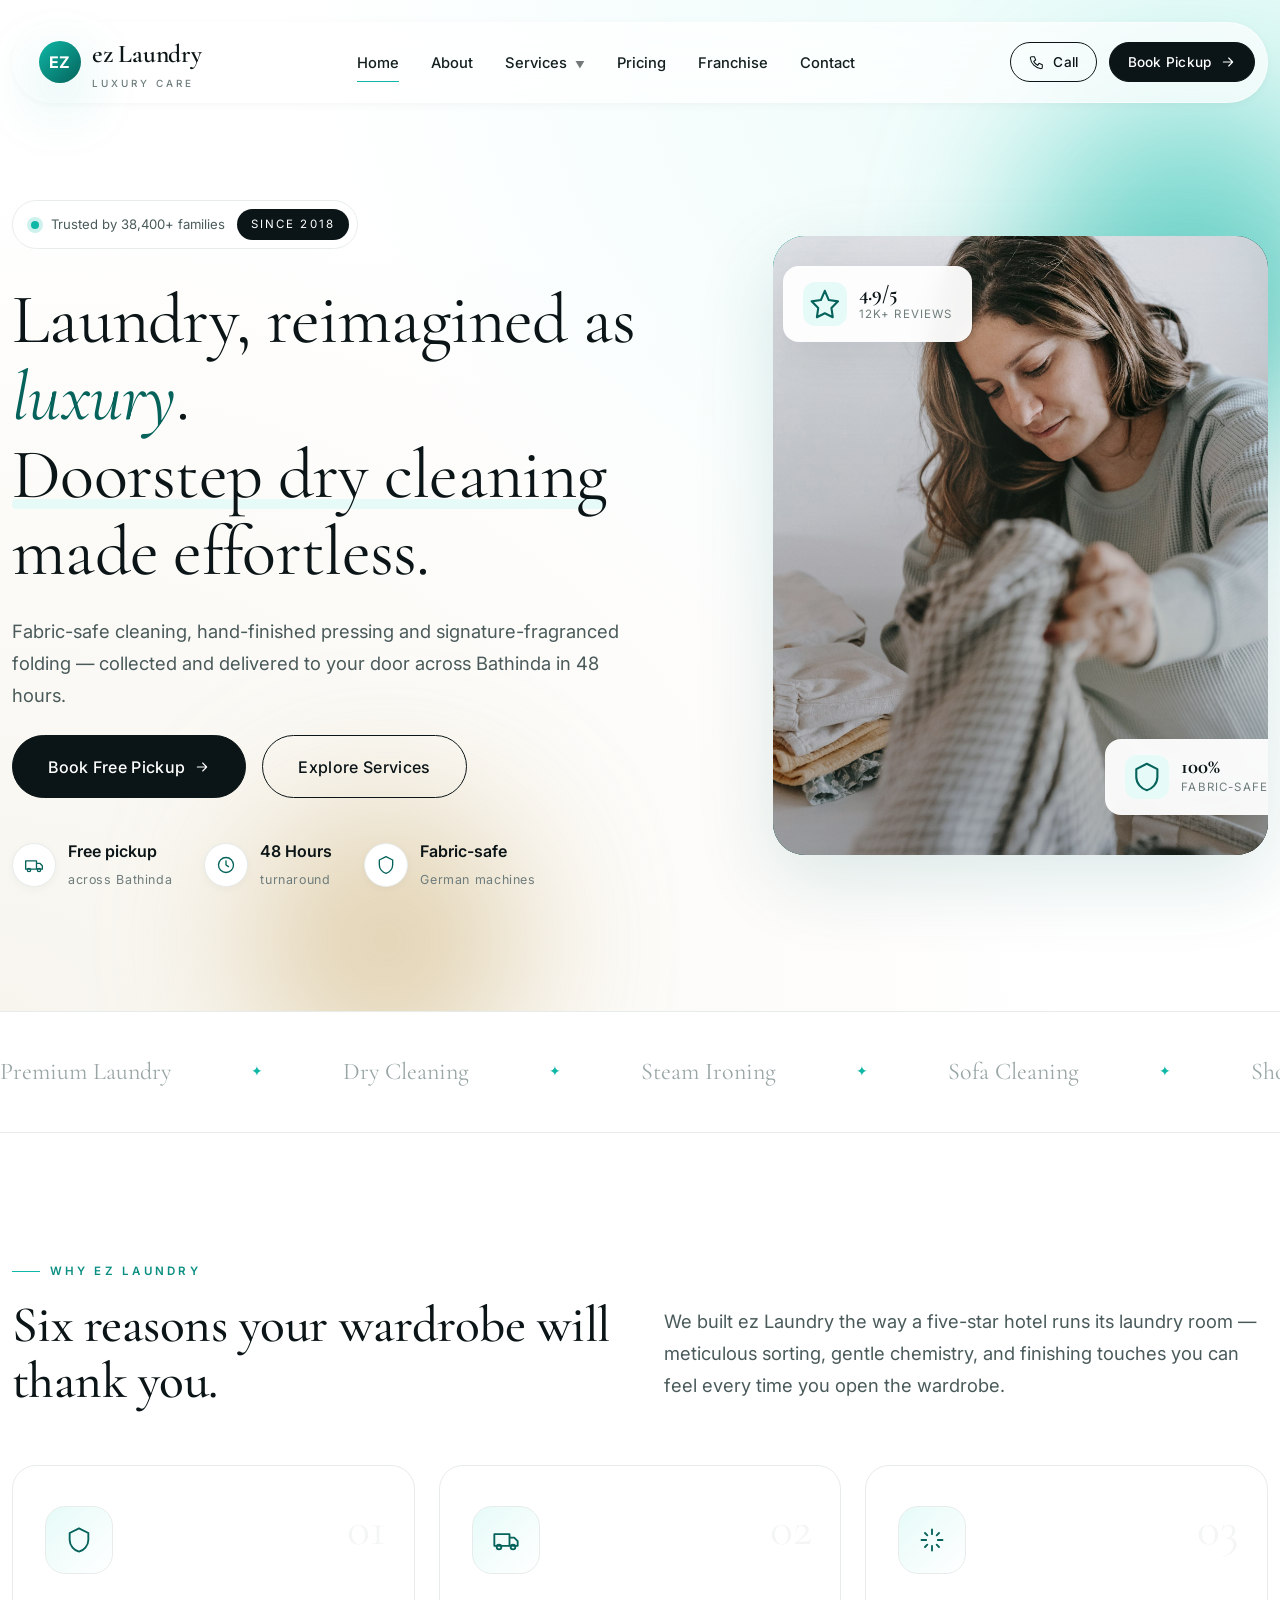
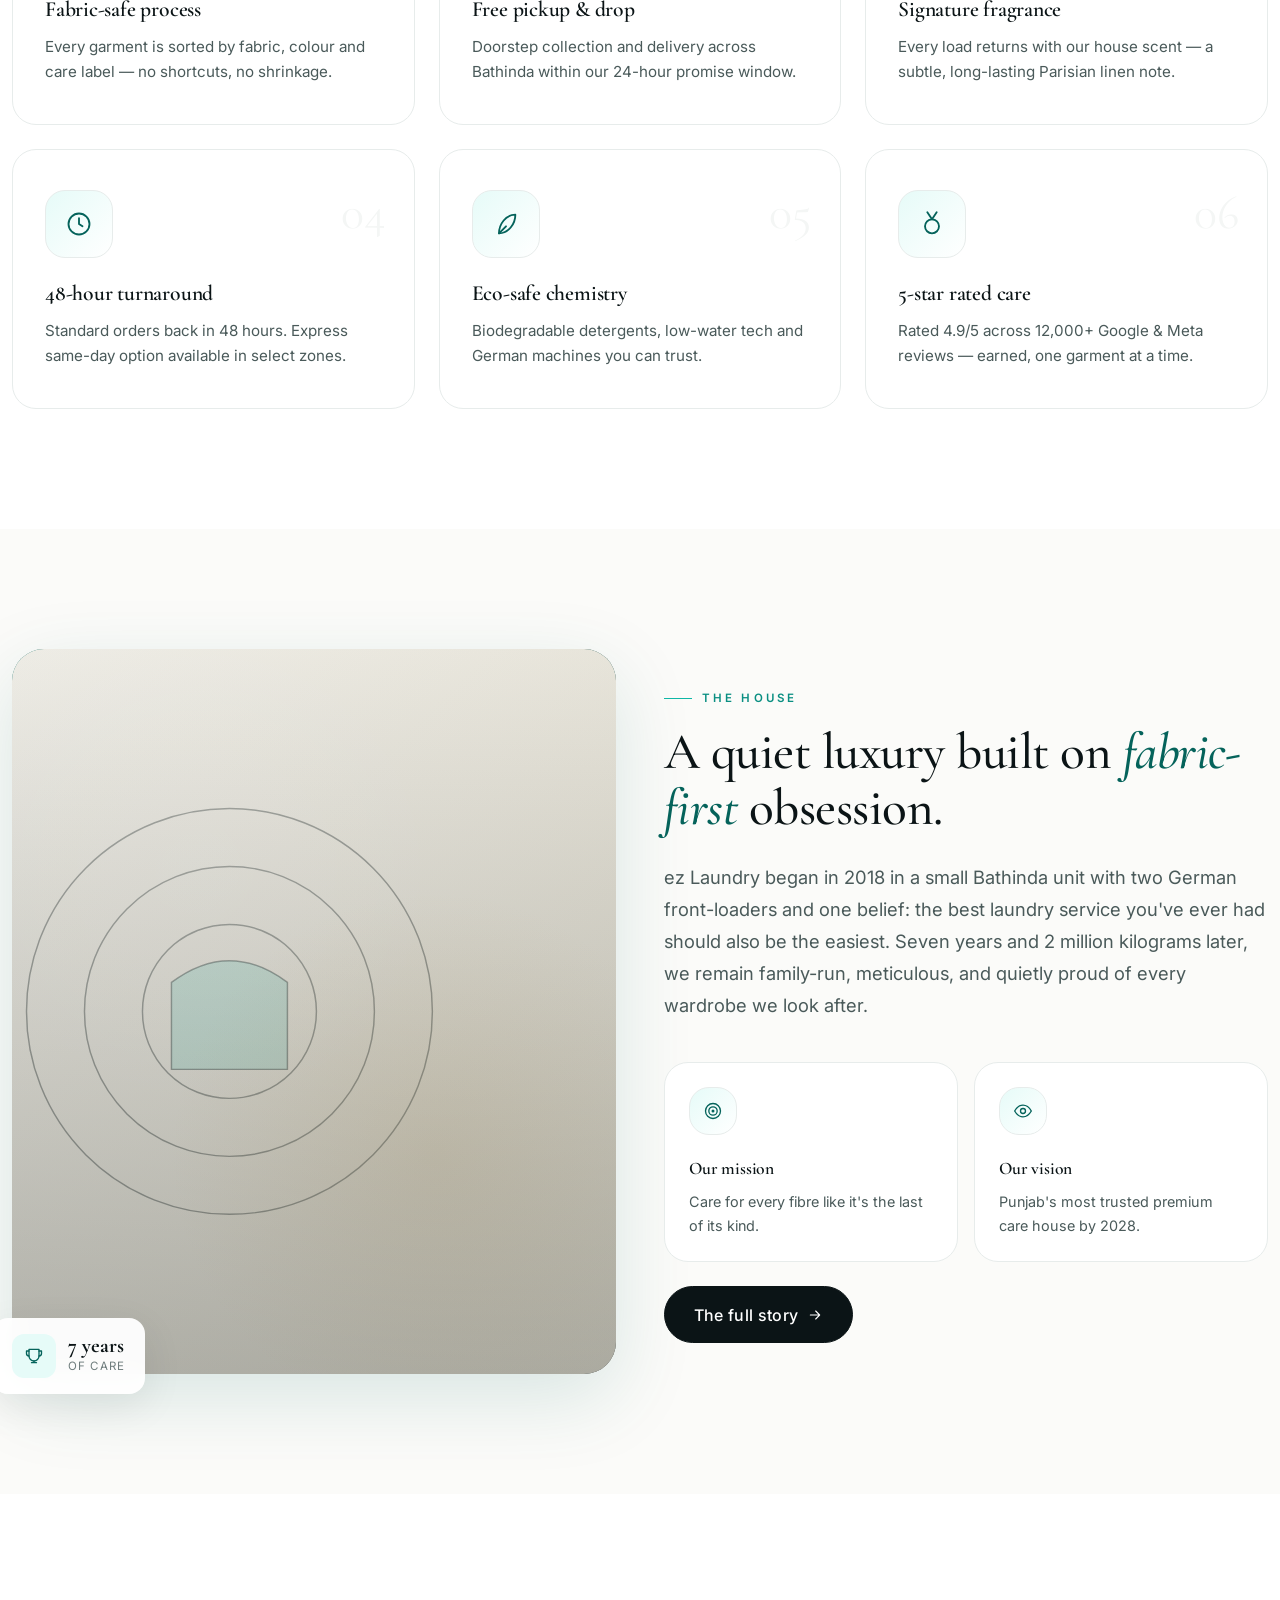
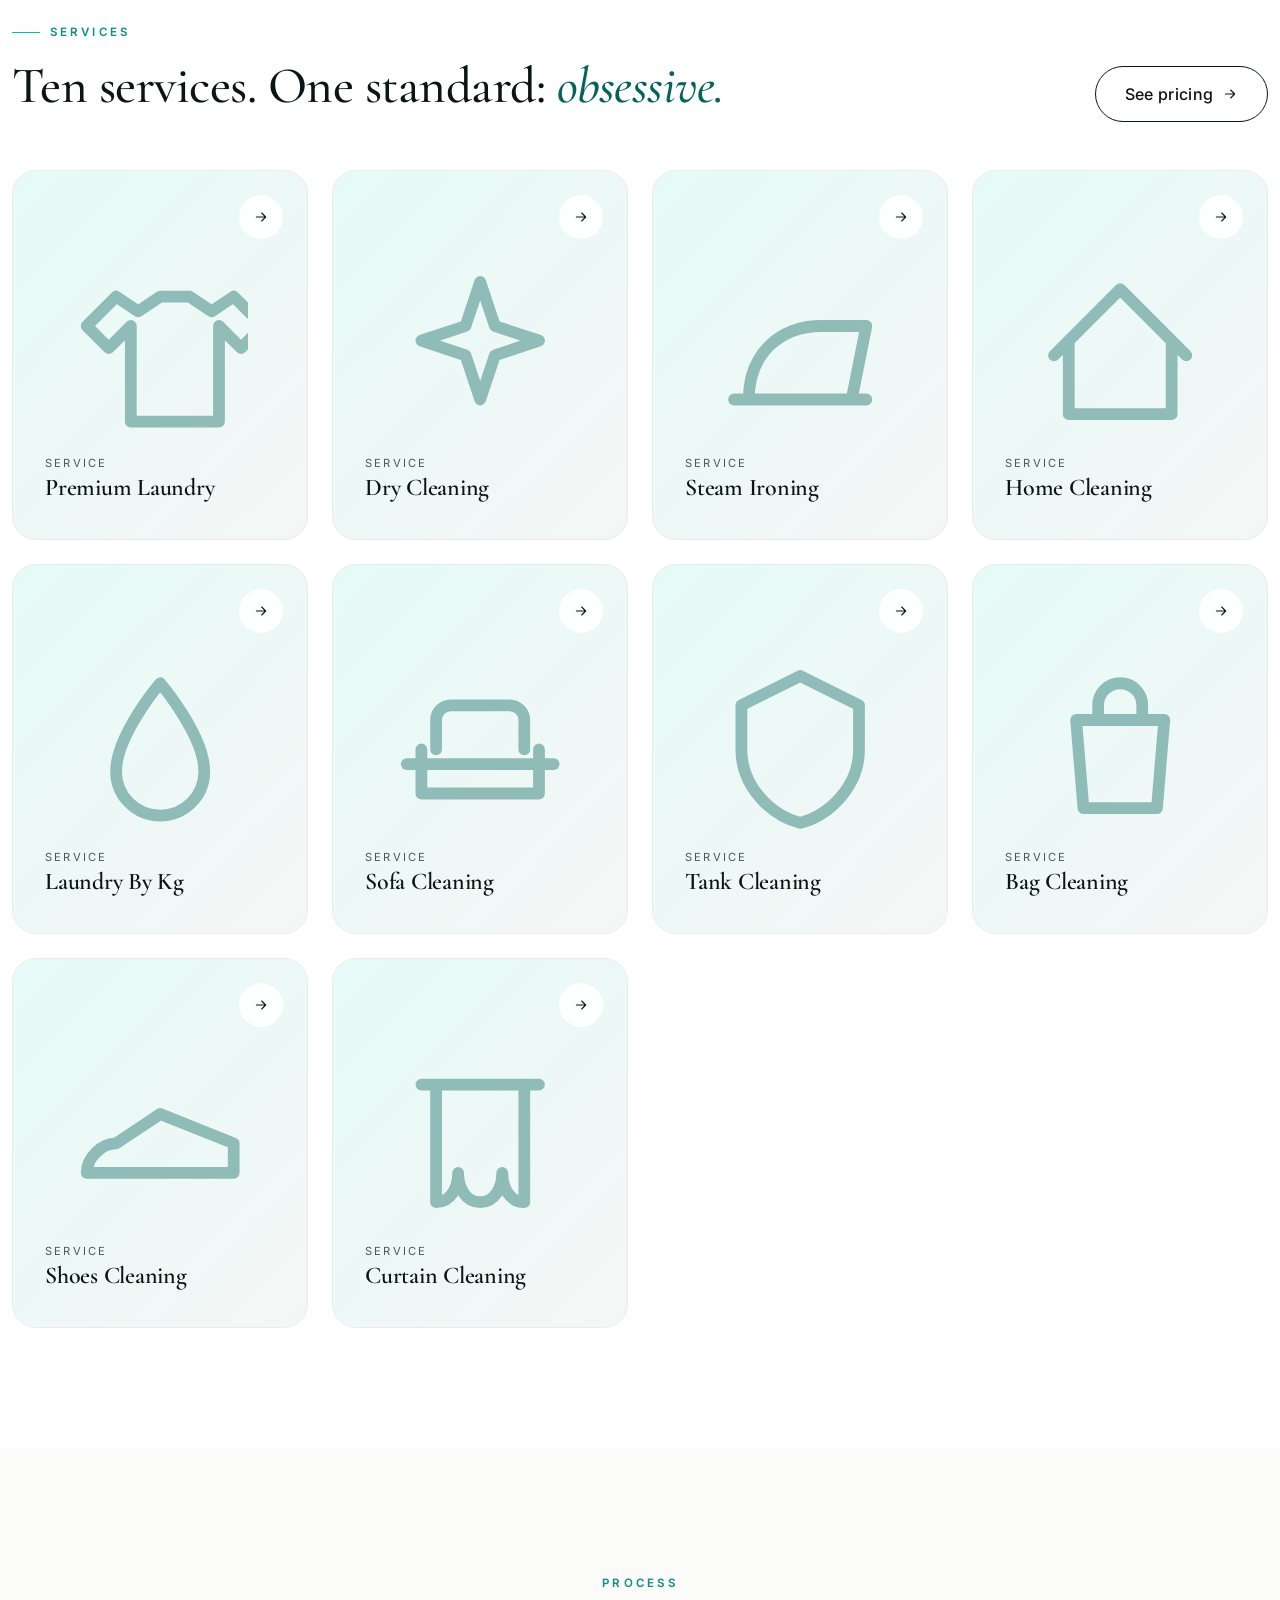
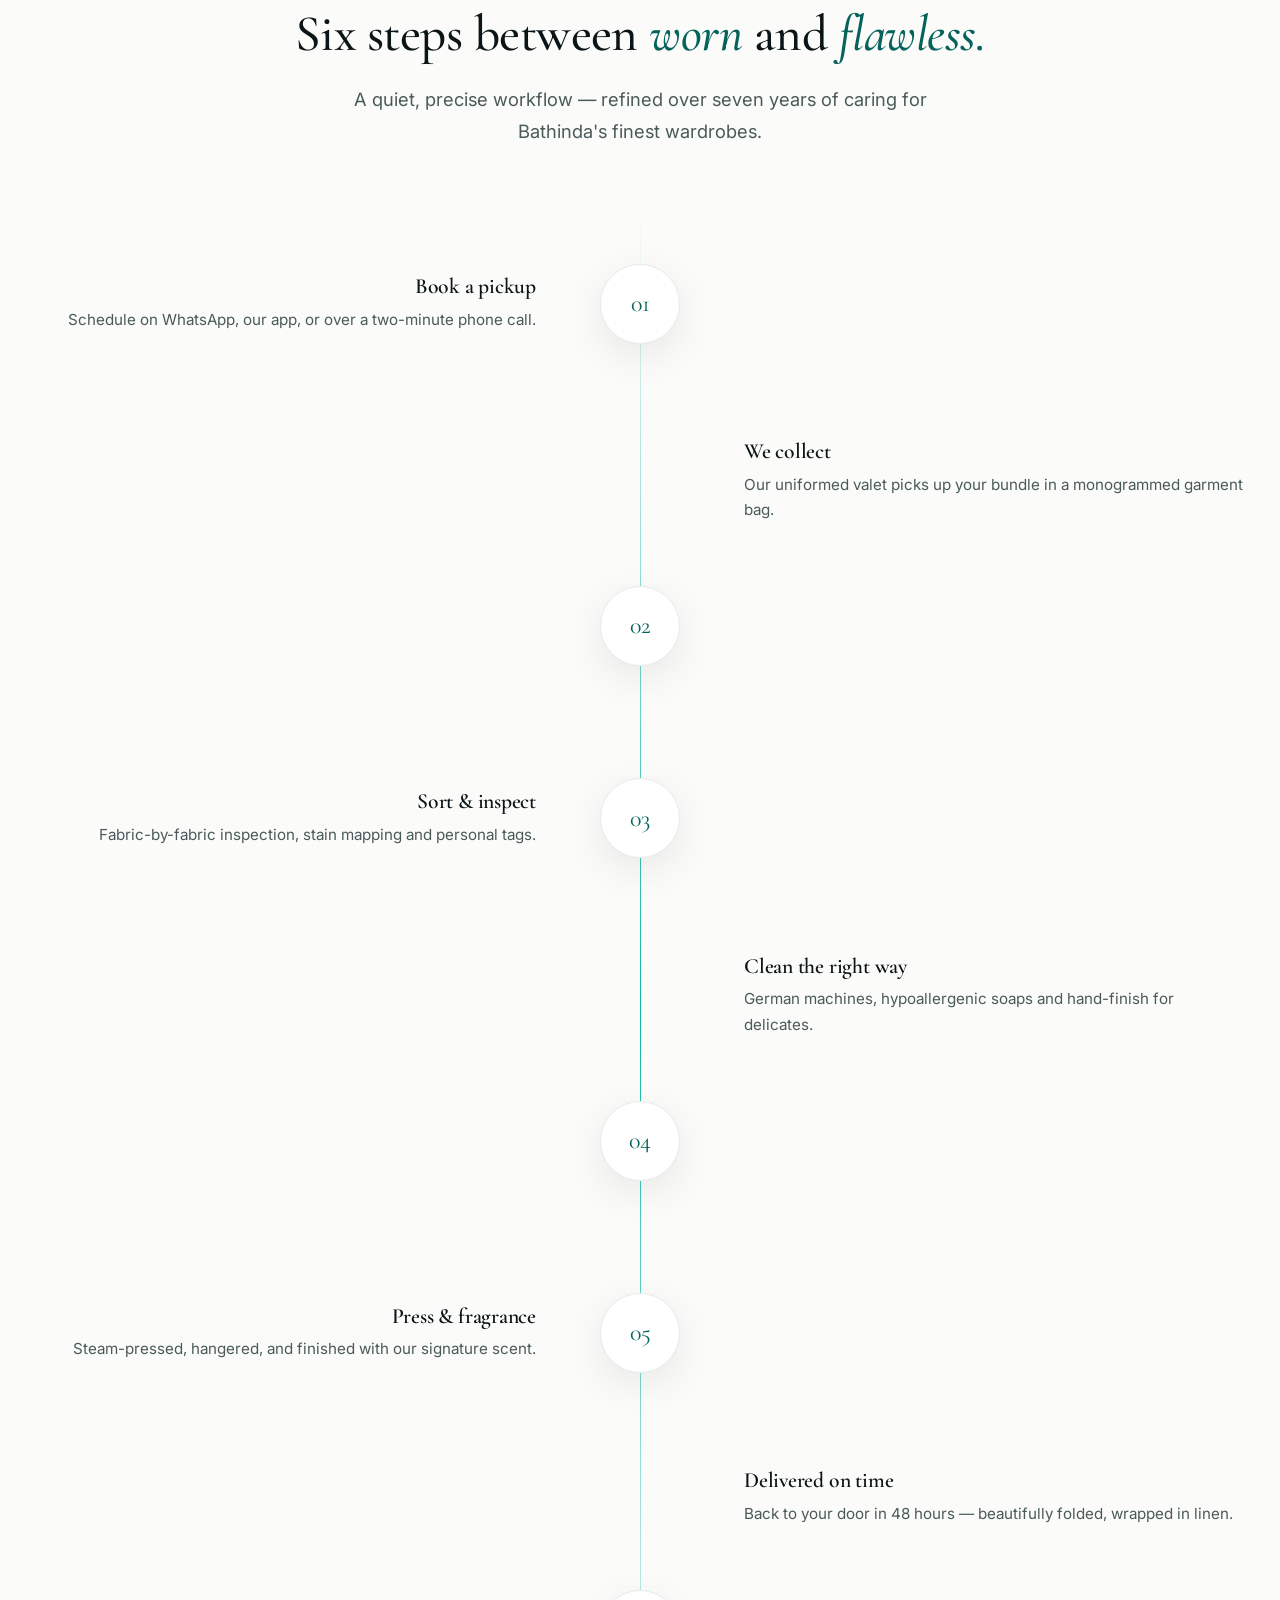
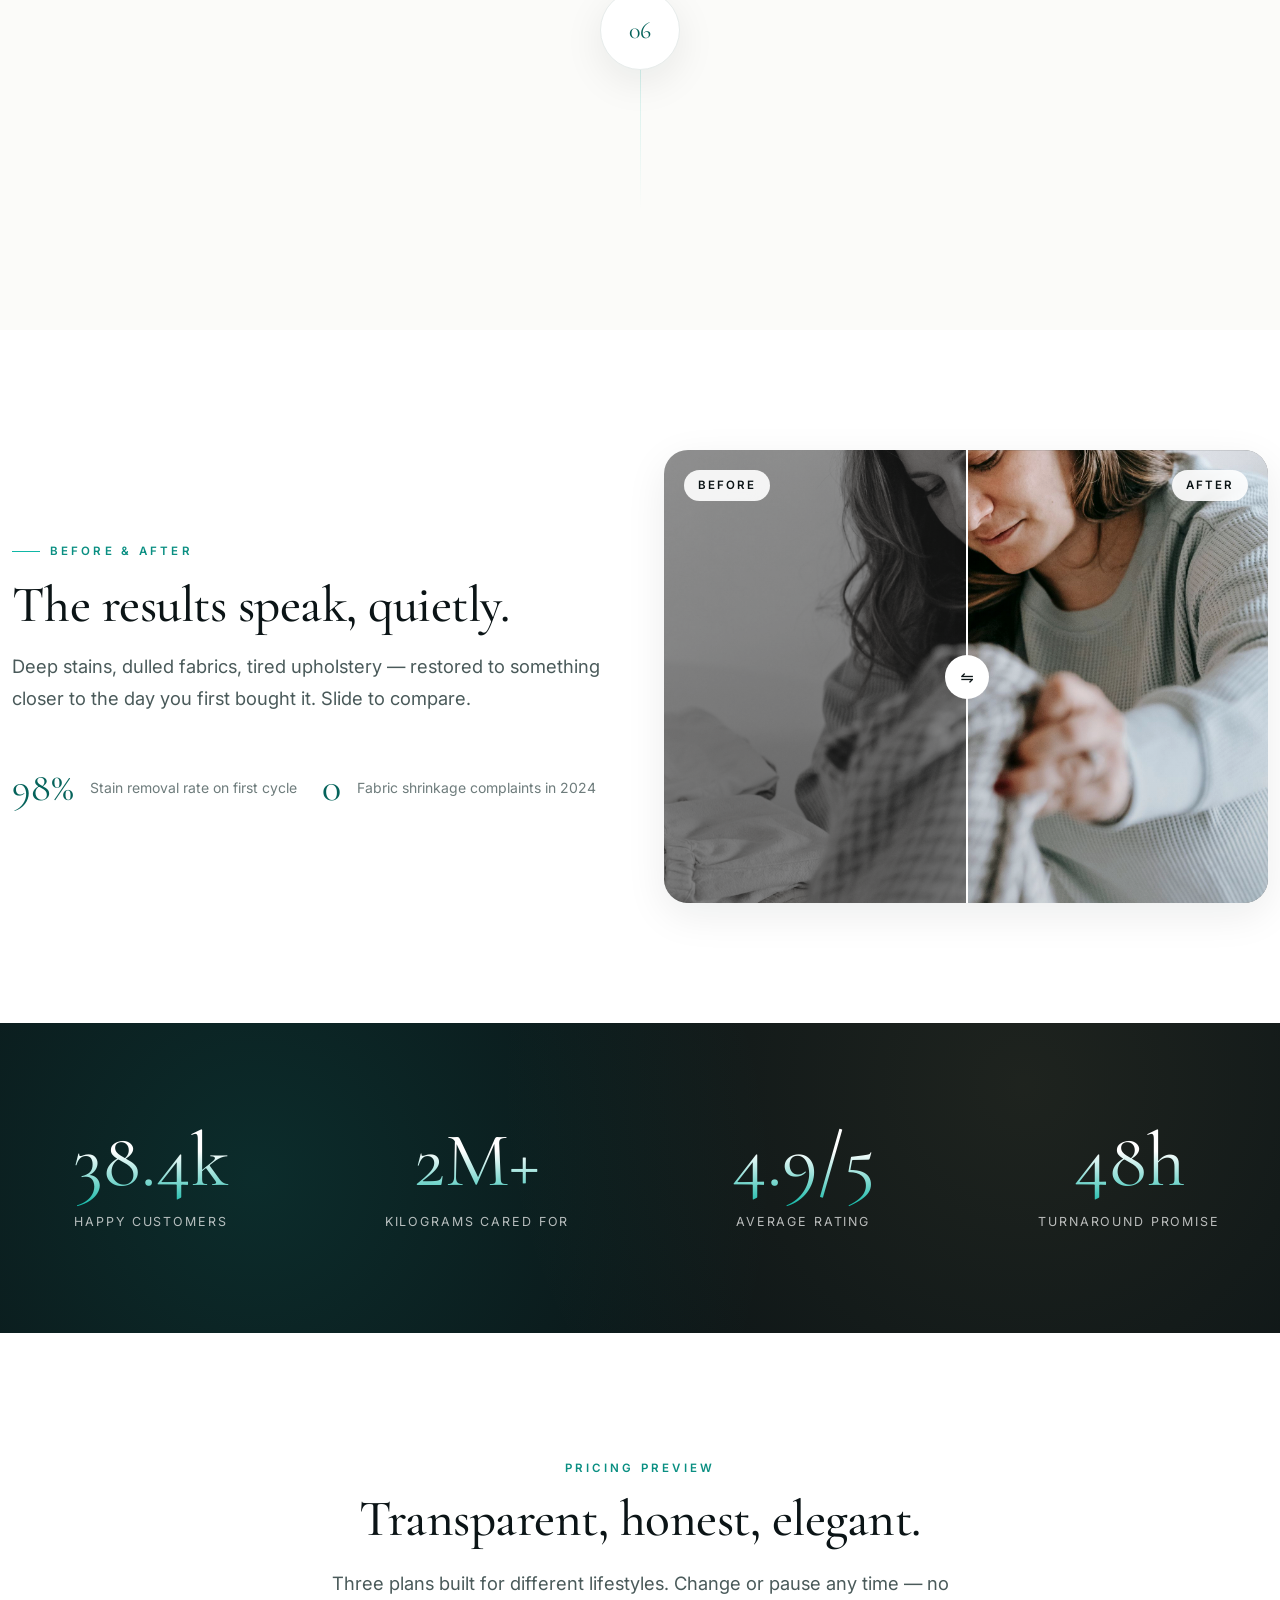
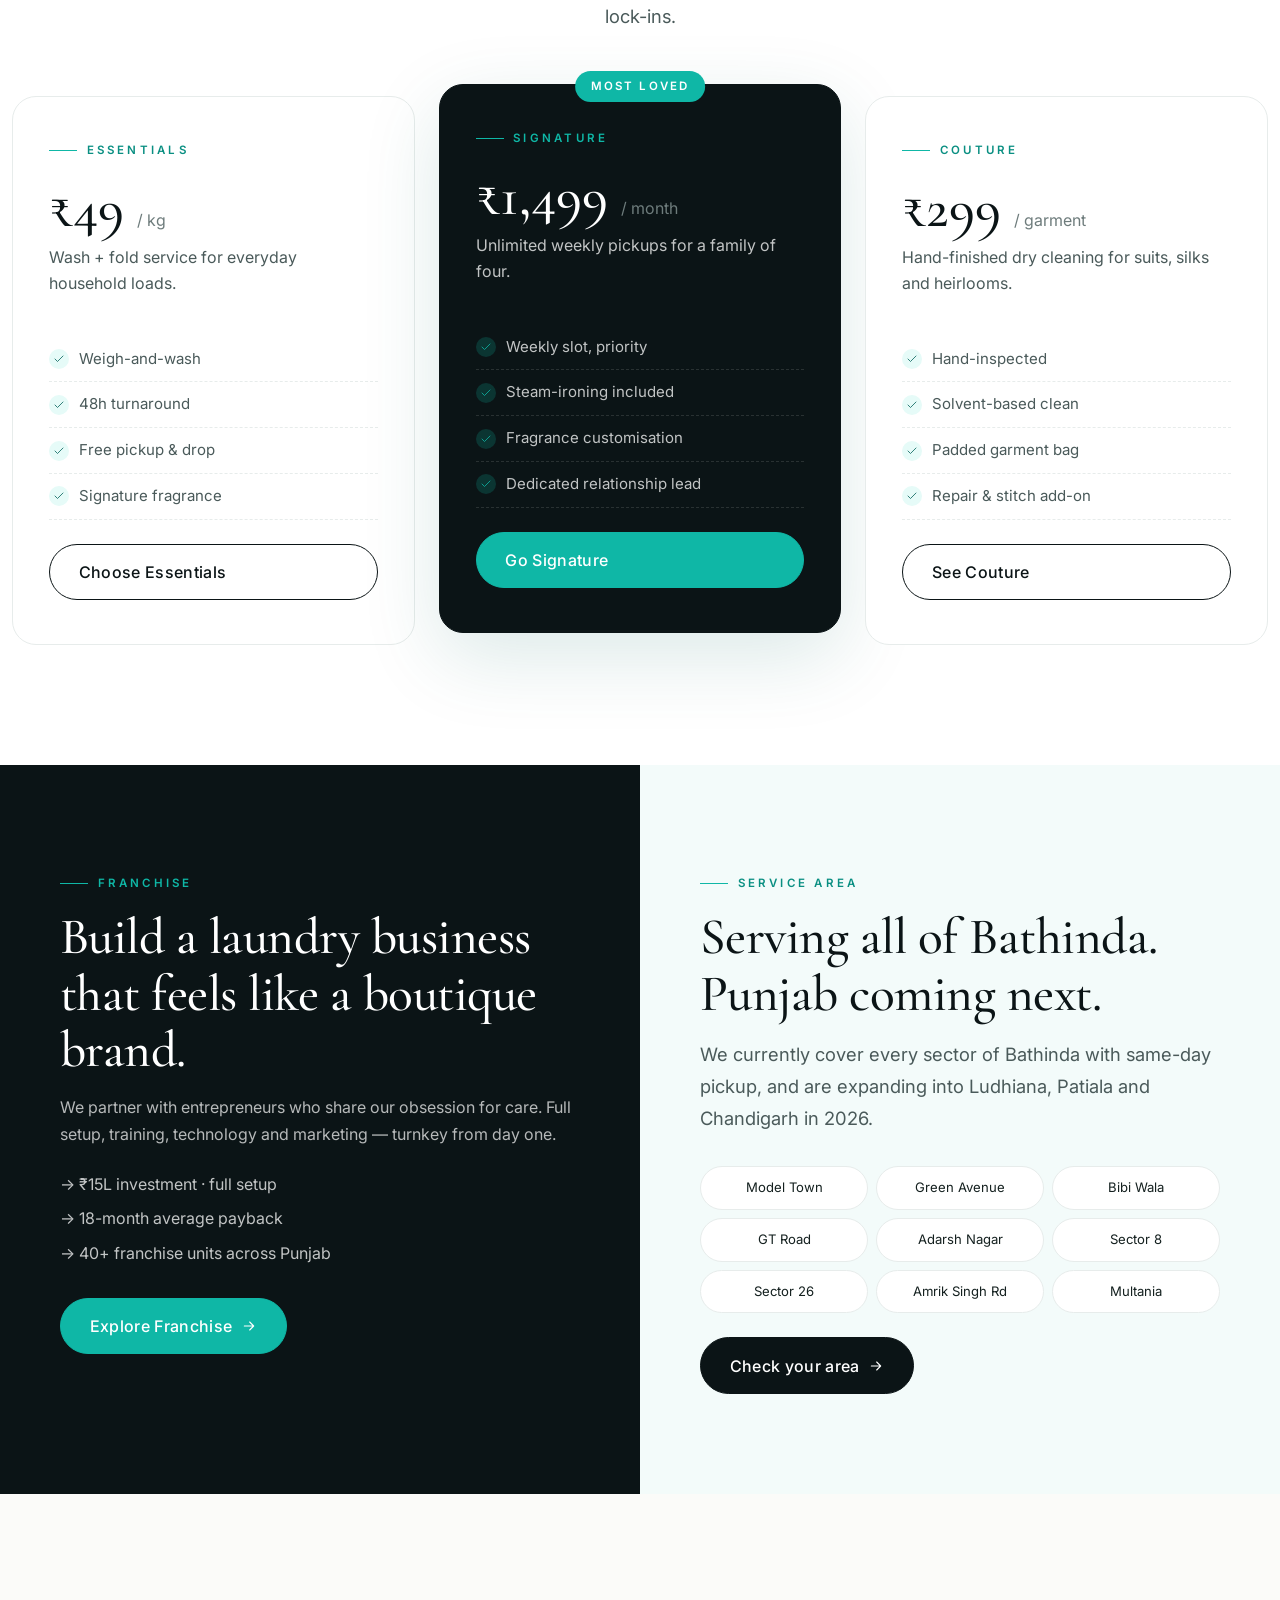
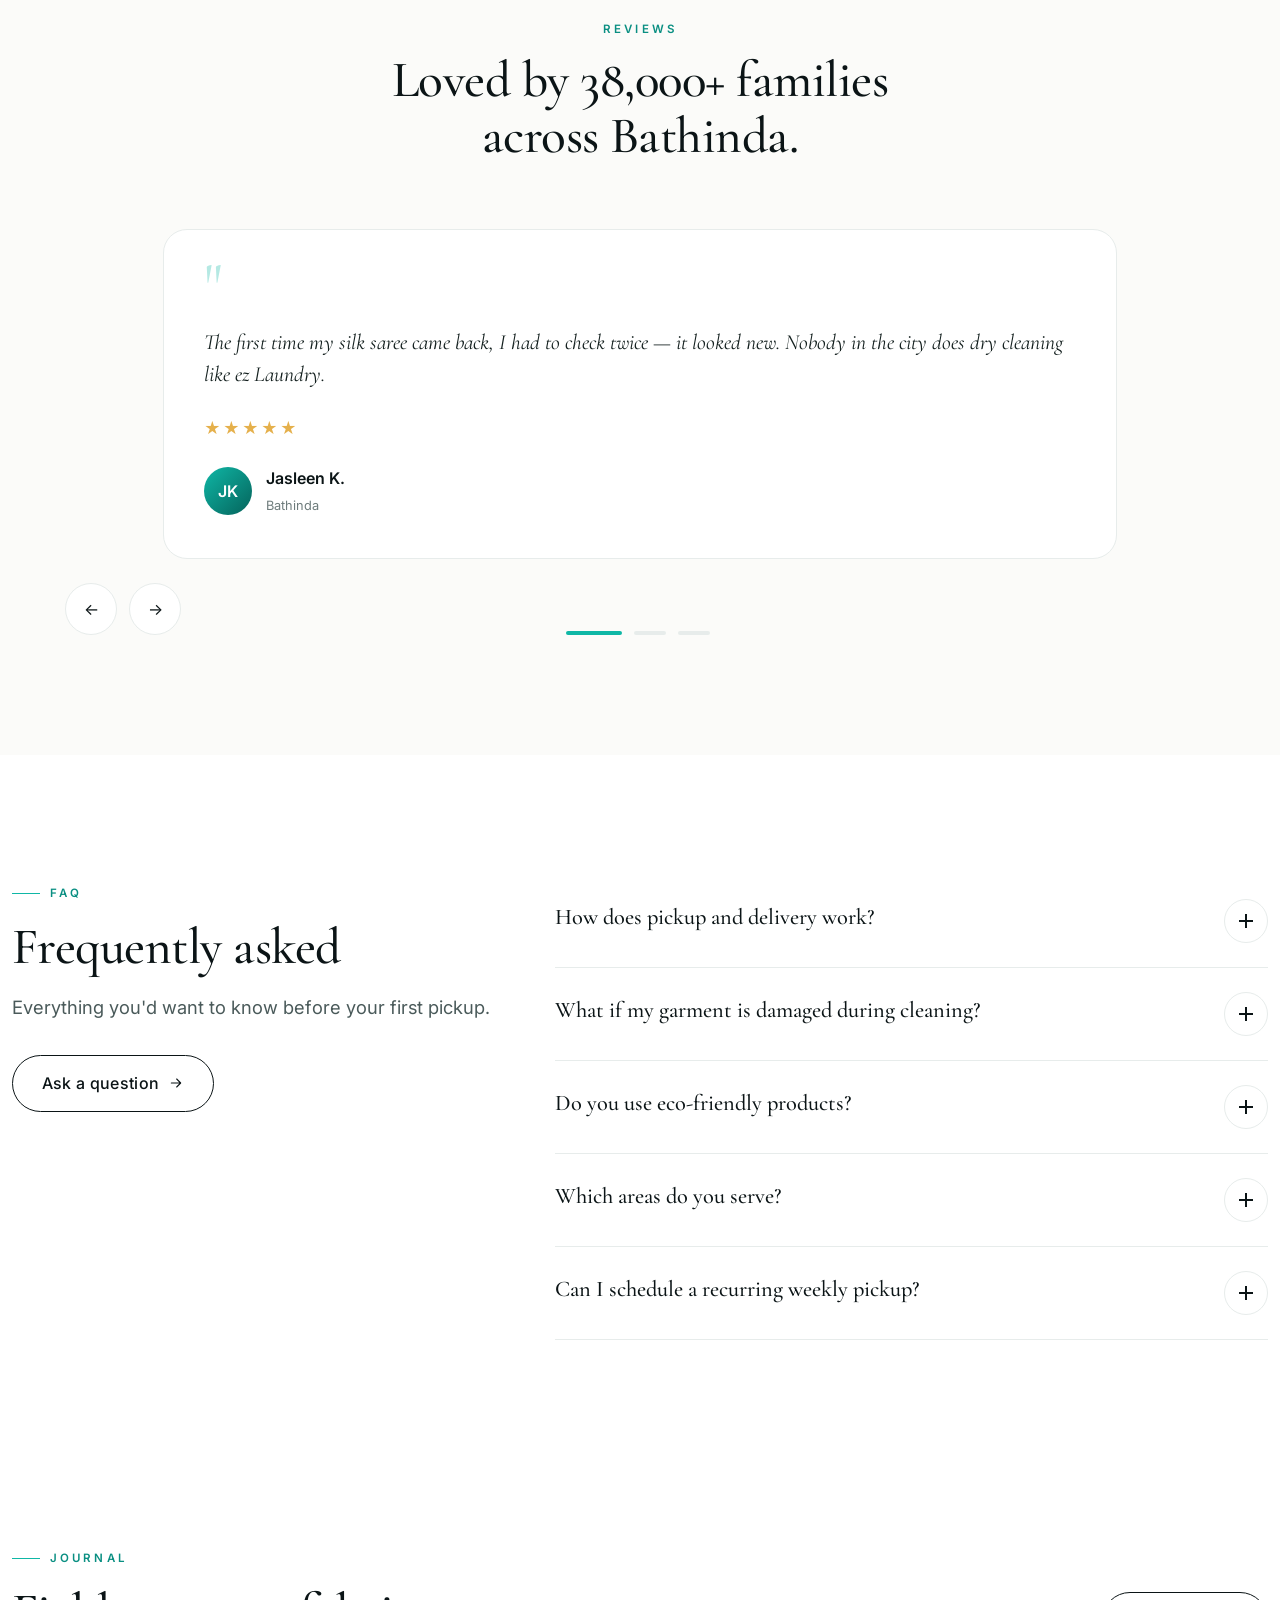
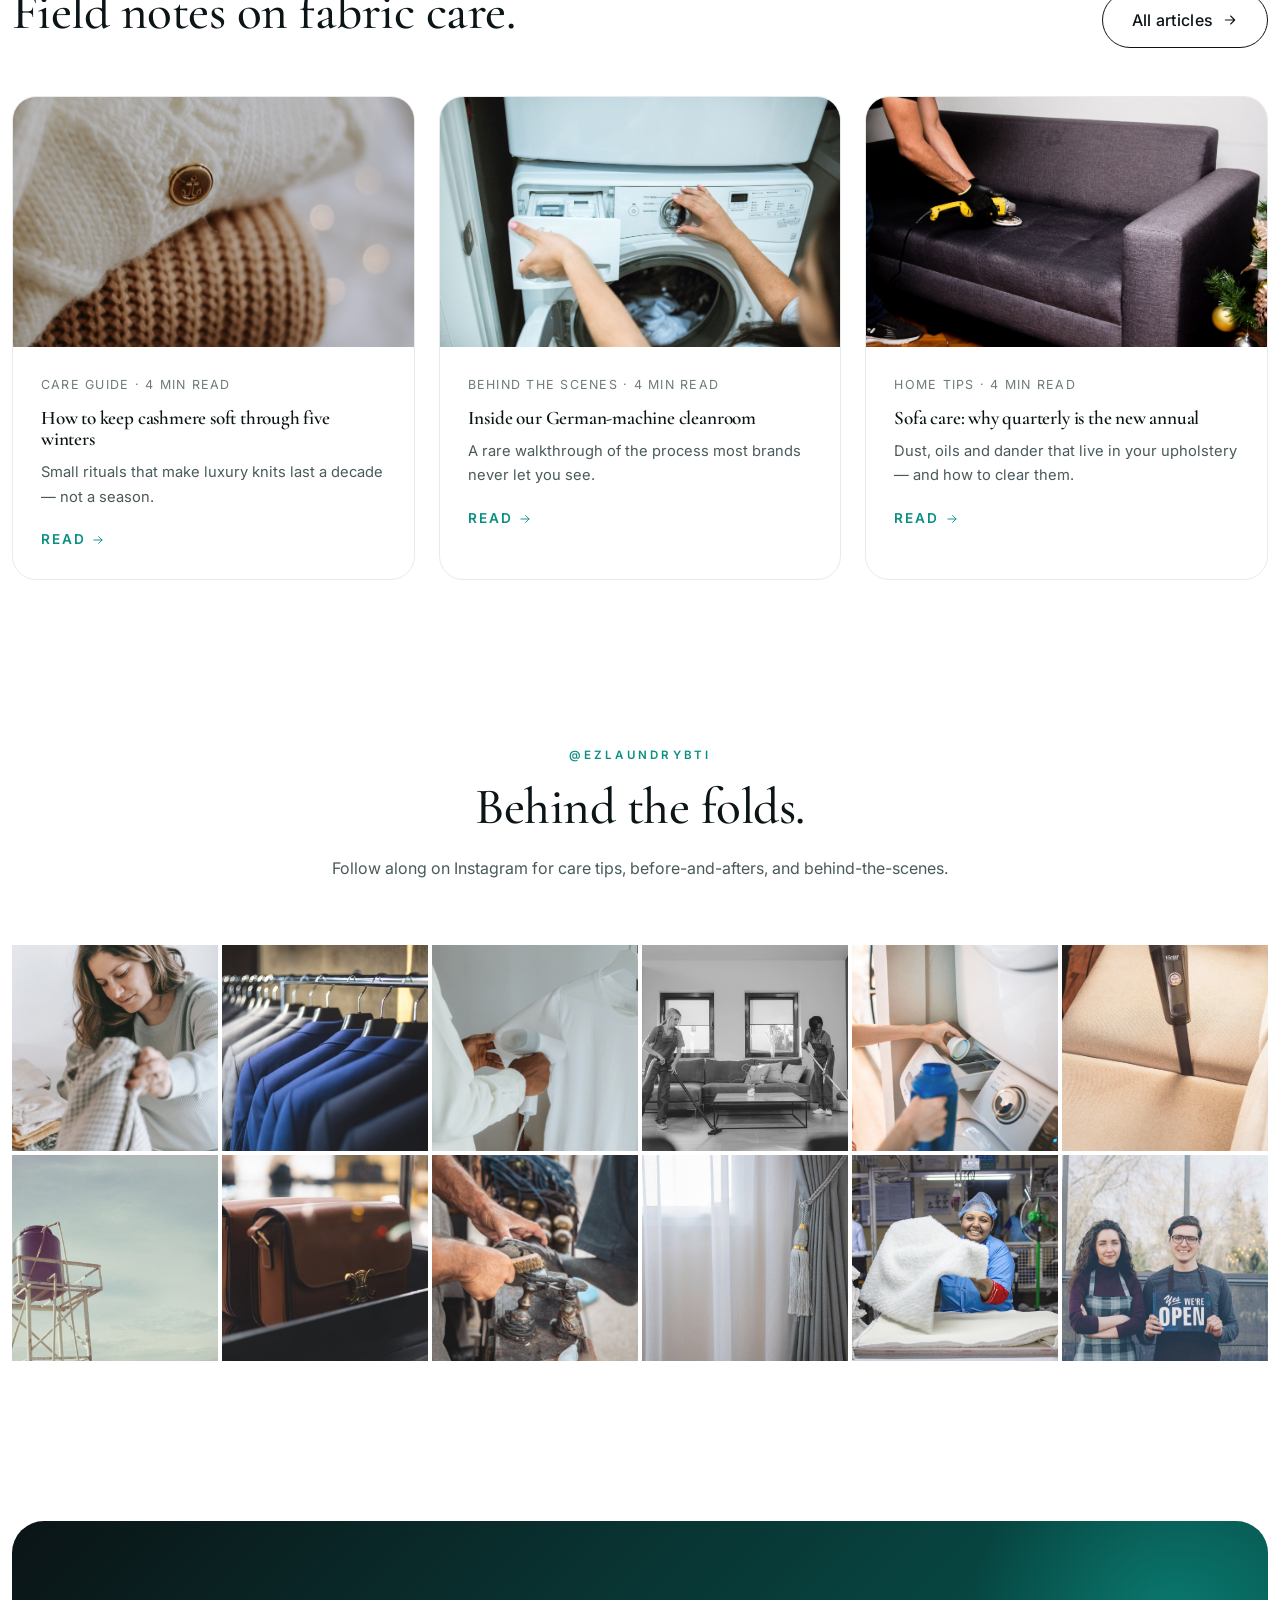
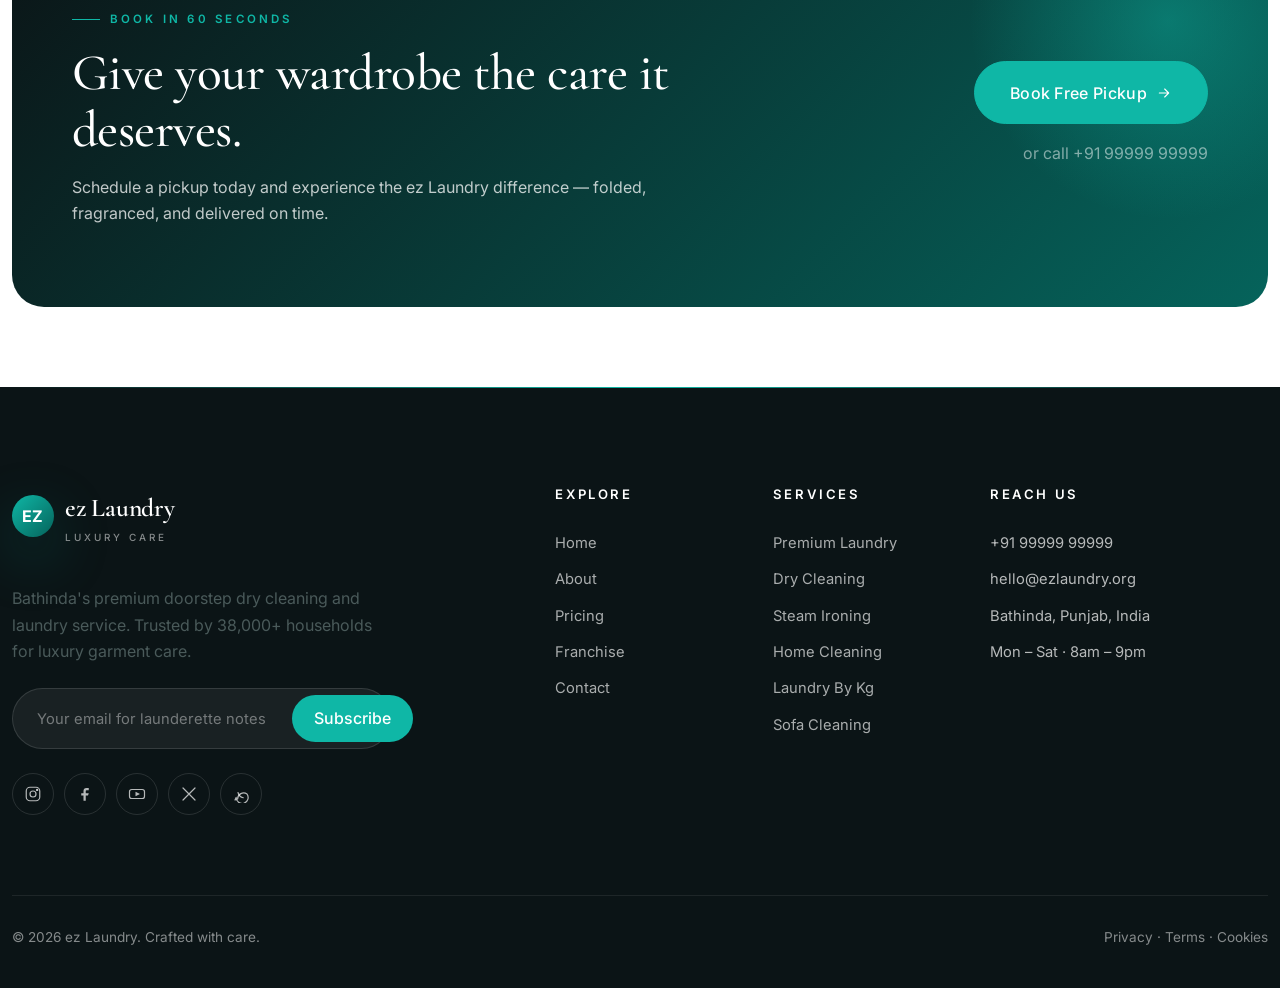
==== index.html @ 5660acc8 "Add files via upload" ====
<!doctype html>
<html lang="en">
<head>
<meta charset="utf-8">
<meta name="viewport" content="width=device-width, initial-scale=1">
<title>ez Laundry · Luxury Dry Cleaning &amp; Laundry Services in Bathinda</title>
<meta name="description" content="Premium doorstep dry cleaning, laundry, steam ironing, sofa and home cleaning services in Bathinda. Fabric-safe, eco-friendly, delivered in 48 hours.">
<meta name="author" content="EZ Laundry">
<meta property="og:title" content="ez Laundry · Luxury Dry Cleaning &amp; Laundry Services in Bathinda">
<meta property="og:description" content="Premium doorstep dry cleaning, laundry, steam ironing, sofa and home cleaning services in Bathinda. Fabric-safe, eco-friendly, delivered in 48 hours.">
<meta property="og:type" content="website">
<meta name="twitter:card" content="summary_large_image">
<link rel="icon" href="/favicon.ico">
<link rel="preconnect" href="https://fonts.googleapis.com">
<link rel="preconnect" href="https://fonts.gstatic.com" crossorigin>
<link href="https://fonts.googleapis.com/css2?family=Cormorant+Garamond:ital,wght@0,400;0,500;0,600;1,400;1,500&family=Playfair+Display:ital,wght@0,400;0,500;1,400&family=Inter:wght@300;400;500;600;700&display=swap" rel="stylesheet">
<link href="https://cdn.jsdelivr.net/npm/bootstrap@5.3.3/dist/css/bootstrap.min.css" rel="stylesheet">
<link href="assets/css/style.css" rel="stylesheet">
<link href="assets/css/responsive.css" rel="stylesheet">
</head>
<body>
<div class="page-loader"><div class="lg-brand">ez Laundry</div><div class="lg-bar"></div></div>
<div class="scroll-progress"></div>

<header class="site-header">
  <div class="container container-xl-custom">
    <div class="nav-inner">
      <a href="index.html" class="brand">
        <span class="brand-mark">EZ</span>
        <span>ez Laundry <small>Luxury Care</small></span>
      </a>
      <nav>
        <ul class="nav-main">
          <li><a href="index.html">Home</a></li>
          <li><a href="about.html">About</a></li>
          <li class="has-mega">
            <a href="#">Services <span class="caret">▼</span></a>
            <div class="mega"><a href="services/premium-laundry.html"><span class="m-ico"><svg width="18" height="18" viewBox="0 0 24 24" fill="none" stroke="currentColor" stroke-width="1.6" stroke-linecap="round" stroke-linejoin="round" aria-hidden="true"><path d="M6 4l-4 4 3 3 3-3v13h12V8l3 3 3-3-4-4-3 2-3-2h-4l-3 2z"/></svg></span><span>Premium Laundry</span></a><a href="services/dry-cleaning.html"><span class="m-ico"><svg width="18" height="18" viewBox="0 0 24 24" fill="none" stroke="currentColor" stroke-width="1.6" stroke-linecap="round" stroke-linejoin="round" aria-hidden="true"><path d="M12 2l2 6 6 2-6 2-2 6-2-6-6-2 6-2z"/></svg></span><span>Dry Cleaning</span></a><a href="services/steam-ironing.html"><span class="m-ico"><svg width="18" height="18" viewBox="0 0 24 24" fill="none" stroke="currentColor" stroke-width="1.6" stroke-linecap="round" stroke-linejoin="round" aria-hidden="true"><path d="M3 18h18M5 18c0-6 4-10 10-10h6l-2 10"/></svg></span><span>Steam Ironing</span></a><a href="services/home-cleaning.html"><span class="m-ico"><svg width="18" height="18" viewBox="0 0 24 24" fill="none" stroke="currentColor" stroke-width="1.6" stroke-linecap="round" stroke-linejoin="round" aria-hidden="true"><path d="M3 12l9-9 9 9M5 10v10h14V10"/></svg></span><span>Home Cleaning</span></a><a href="services/laundry-by-kg.html"><span class="m-ico"><svg width="18" height="18" viewBox="0 0 24 24" fill="none" stroke="currentColor" stroke-width="1.6" stroke-linecap="round" stroke-linejoin="round" aria-hidden="true"><path d="M12 3s6 7 6 12a6 6 0 01-12 0c0-5 6-12 6-12z"/></svg></span><span>Laundry By Kg</span></a><a href="services/sofa-cleaning.html"><span class="m-ico"><svg width="18" height="18" viewBox="0 0 24 24" fill="none" stroke="currentColor" stroke-width="1.6" stroke-linecap="round" stroke-linejoin="round" aria-hidden="true"><path d="M4 12v6h16v-6M6 12V8a2 2 0 012-2h8a2 2 0 012 2v4"/><path d="M2 14h20"/></svg></span><span>Sofa Cleaning</span></a><a href="services/tank-cleaning.html"><span class="m-ico"><svg width="18" height="18" viewBox="0 0 24 24" fill="none" stroke="currentColor" stroke-width="1.6" stroke-linecap="round" stroke-linejoin="round" aria-hidden="true"><path d="M12 2l8 4v6c0 5-4 9-8 10-4-1-8-5-8-10V6l8-4z"/></svg></span><span>Tank Cleaning</span></a><a href="services/bag-cleaning.html"><span class="m-ico"><svg width="18" height="18" viewBox="0 0 24 24" fill="none" stroke="currentColor" stroke-width="1.6" stroke-linecap="round" stroke-linejoin="round" aria-hidden="true"><path d="M6 8h12l-1 12H7L6 8z"/><path d="M9 8V6a3 3 0 016 0v2"/></svg></span><span>Bag Cleaning</span></a><a href="services/shoes-cleaning.html"><span class="m-ico"><svg width="18" height="18" viewBox="0 0 24 24" fill="none" stroke="currentColor" stroke-width="1.6" stroke-linecap="round" stroke-linejoin="round" aria-hidden="true"><path d="M2 16c0-2 2-4 4-4l6-4 10 4v4H2z"/></svg></span><span>Shoes Cleaning</span></a><a href="services/curtain-cleaning.html"><span class="m-ico"><svg width="18" height="18" viewBox="0 0 24 24" fill="none" stroke="currentColor" stroke-width="1.6" stroke-linecap="round" stroke-linejoin="round" aria-hidden="true"><path d="M4 4h16M6 4v16c2 0 3-2 3-4 0 2 1 4 3 4s3-2 3-4c0 2 1 4 3 4V4"/></svg></span><span>Curtain Cleaning</span></a></div>
          </li>
          <li><a href="pricing.html">Pricing</a></li>
          <li><a href="franchise.html">Franchise</a></li>
          <li><a href="contact.html">Contact</a></li>
        </ul>
      </nav>
      <div class="header-cta">
        <a href="tel:+919999999999" class="btn btn-outline-lux btn-sm"><svg width="16" height="16" viewBox="0 0 24 24" fill="none" stroke="currentColor" stroke-width="1.6" stroke-linecap="round" stroke-linejoin="round" aria-hidden="true"><path d="M4 4h4l2 5-3 2a12 12 0 006 6l2-3 5 2v4a2 2 0 01-2 2A18 18 0 012 6a2 2 0 012-2z"/></svg> Call</a>
        <a href="contact.html" class="btn btn-primary-lux btn-sm">Book Pickup <svg width="16" height="16" viewBox="0 0 24 24" fill="none" stroke="currentColor" stroke-width="1.6" stroke-linecap="round" stroke-linejoin="round" aria-hidden="true"><path d="M5 12h14M13 6l6 6-6 6"/></svg></a>
        <button class="nav-toggle" aria-label="Menu"><span></span><span></span><span></span></button>
      </div>
    </div>
  </div>
</header>
<div class="mobile-panel">
  <a href="index.html">Home</a>
  <a href="about.html">About</a>
  <a href="#">Services</a>
  <div class="sub"><a href="services/premium-laundry.html">Premium Laundry</a><a href="services/dry-cleaning.html">Dry Cleaning</a><a href="services/steam-ironing.html">Steam Ironing</a><a href="services/home-cleaning.html">Home Cleaning</a><a href="services/laundry-by-kg.html">Laundry By Kg</a><a href="services/sofa-cleaning.html">Sofa Cleaning</a><a href="services/tank-cleaning.html">Tank Cleaning</a><a href="services/bag-cleaning.html">Bag Cleaning</a><a href="services/shoes-cleaning.html">Shoes Cleaning</a><a href="services/curtain-cleaning.html">Curtain Cleaning</a></div>
  <a href="pricing.html">Pricing</a>
  <a href="franchise.html">Franchise</a>
  <a href="contact.html">Contact</a>
  <a href="contact.html" class="btn btn-primary-lux mt-4">Book Pickup <svg width="16" height="16" viewBox="0 0 24 24" fill="none" stroke="currentColor" stroke-width="1.6" stroke-linecap="round" stroke-linejoin="round" aria-hidden="true"><path d="M5 12h14M13 6l6 6-6 6"/></svg></a>
</div>
<div class="overlay"></div>

<section class="hero">
  <span class="float f1"></span>
  <span class="float f2"></span>
  <div class="container container-xl-custom position-relative">
    <div class="row align-items-center g-5">
      <div class="col-lg-7 reveal left">
        <div class="hero-eyebrow-row">
          <span class="dot"></span>
          <span style="font-size:.82rem; color: var(--ink-500);">Trusted by 38,400+ families</span>
          <span class="pill">Since 2018</span>
        </div>
        <h1>
          Laundry, reimagined as <em>luxury</em>.<br>
          <span class="underline-hand">Doorstep dry cleaning</span> made effortless.
        </h1>
        <p class="lead-lg mt-4">Fabric-safe cleaning, hand-finished pressing and signature-fragranced folding — collected and delivered to your door across Bathinda in 48 hours.</p>
        <div class="d-flex flex-wrap gap-3 mt-4">
          <a href="contact.html" class="btn btn-primary-lux btn-lg">Book Free Pickup <svg width="16" height="16" viewBox="0 0 24 24" fill="none" stroke="currentColor" stroke-width="1.6" stroke-linecap="round" stroke-linejoin="round" aria-hidden="true"><path d="M5 12h14M13 6l6 6-6 6"/></svg></a>
          <a href="#services" class="btn btn-outline-lux btn-lg">Explore Services</a>
        </div>
        <div class="hero-meta">
          <div class="item"><span class="ico"><svg width="20" height="20" viewBox="0 0 24 24" fill="none" stroke="currentColor" stroke-width="1.6" stroke-linecap="round" stroke-linejoin="round" aria-hidden="true"><path d="M2 7h13v10H2zM15 10h4l3 3v4h-7z"/><circle cx="6" cy="18" r="2"/><circle cx="18" cy="18" r="2"/></svg></span><div><strong>Free pickup</strong><small>across Bathinda</small></div></div>
          <div class="item"><span class="ico"><svg width="20" height="20" viewBox="0 0 24 24" fill="none" stroke="currentColor" stroke-width="1.6" stroke-linecap="round" stroke-linejoin="round" aria-hidden="true"><circle cx="12" cy="12" r="9"/><path d="M12 7v5l3 2"/></svg></span><div><strong>48 Hours</strong><small>turnaround</small></div></div>
          <div class="item"><span class="ico"><svg width="20" height="20" viewBox="0 0 24 24" fill="none" stroke="currentColor" stroke-width="1.6" stroke-linecap="round" stroke-linejoin="round" aria-hidden="true"><path d="M12 2l8 4v6c0 5-4 9-8 10-4-1-8-5-8-10V6l8-4z"/></svg></span><div><strong>Fabric-safe</strong><small>German machines</small></div></div>
        </div>
      </div>
      <div class="col-lg-5 reveal right">
        <div class="hero-visual">
          <div class="hv-img"><img src="assets/images/hero-laundry.jpg" alt="Premium laundry service with neatly folded garments" width="1920" height="2880" loading="eager" fetchpriority="high"></div>
          <div class="hero-badge tl"><div class="ico"><svg width="20" height="20" viewBox="0 0 24 24" fill="none" stroke="currentColor" stroke-width="1.6" stroke-linecap="round" stroke-linejoin="round" aria-hidden="true"><path d="M12 2l3 7 7 1-5 5 1 7-6-3-6 3 1-7-5-5 7-1z"/></svg></div><div><strong>4.9/5</strong><small>12k+ reviews</small></div></div>
          <div class="hero-badge br"><div class="ico"><svg width="20" height="20" viewBox="0 0 24 24" fill="none" stroke="currentColor" stroke-width="1.6" stroke-linecap="round" stroke-linejoin="round" aria-hidden="true"><path d="M12 2l8 4v6c0 5-4 9-8 10-4-1-8-5-8-10V6l8-4z"/></svg></div><div><strong>100%</strong><small>fabric-safe</small></div></div>
        </div>
      </div>
    </div>
  </div>
</section>

<div class="trust-strip">
  <div class="marquee">
    <span>Premium Laundry</span><span>Dry Cleaning</span><span>Steam Ironing</span><span>Sofa Cleaning</span><span>Shoes Spa</span><span>Curtain Care</span><span>Home Cleaning</span><span>Tank Cleaning</span>
    <span>Premium Laundry</span><span>Dry Cleaning</span><span>Steam Ironing</span><span>Sofa Cleaning</span><span>Shoes Spa</span><span>Curtain Care</span><span>Home Cleaning</span><span>Tank Cleaning</span>
  </div>
</div>

<section class="section" id="why">
  <div class="container container-xl-custom">
    <div class="row g-5 align-items-end mb-5">
      <div class="col-lg-6 reveal left">
        <span class="eyebrow">Why ez Laundry</span>
        <h2 class="mt-3">Six reasons your wardrobe will thank you.</h2>
      </div>
      <div class="col-lg-6 reveal right">
        <p class="lead-lg">We built ez Laundry the way a five-star hotel runs its laundry room — meticulous sorting, gentle chemistry, and finishing touches you can feel every time you open the wardrobe.</p>
      </div>
    </div>
    <div class="row g-4">
        <div class="col-md-6 col-lg-4 reveal" style="transition-delay:0ms">
          <div class="lux-card">
            <span class="num">01</span>
            <div class="ico-lg"><svg width="28" height="28" viewBox="0 0 24 24" fill="none" stroke="currentColor" stroke-width="1.6" stroke-linecap="round" stroke-linejoin="round" aria-hidden="true"><path d="M12 2l8 4v6c0 5-4 9-8 10-4-1-8-5-8-10V6l8-4z"/></svg></div>
            <h4>Fabric-safe process</h4>
            <p>Every garment is sorted by fabric, colour and care label — no shortcuts, no shrinkage.</p>
          </div>
        </div>
        <div class="col-md-6 col-lg-4 reveal" style="transition-delay:60ms">
          <div class="lux-card">
            <span class="num">02</span>
            <div class="ico-lg"><svg width="28" height="28" viewBox="0 0 24 24" fill="none" stroke="currentColor" stroke-width="1.6" stroke-linecap="round" stroke-linejoin="round" aria-hidden="true"><path d="M2 7h13v10H2zM15 10h4l3 3v4h-7z"/><circle cx="6" cy="18" r="2"/><circle cx="18" cy="18" r="2"/></svg></div>
            <h4>Free pickup & drop</h4>
            <p>Doorstep collection and delivery across Bathinda within our 24-hour promise window.</p>
          </div>
        </div>
        <div class="col-md-6 col-lg-4 reveal" style="transition-delay:120ms">
          <div class="lux-card">
            <span class="num">03</span>
            <div class="ico-lg"><svg width="28" height="28" viewBox="0 0 24 24" fill="none" stroke="currentColor" stroke-width="1.6" stroke-linecap="round" stroke-linejoin="round" aria-hidden="true"><path d="M12 3v4M12 17v4M3 12h4M17 12h4M6 6l2 2M16 16l2 2M6 18l2-2M16 8l2-2"/></svg></div>
            <h4>Signature fragrance</h4>
            <p>Every load returns with our house scent — a subtle, long-lasting Parisian linen note.</p>
          </div>
        </div>
        <div class="col-md-6 col-lg-4 reveal" style="transition-delay:180ms">
          <div class="lux-card">
            <span class="num">04</span>
            <div class="ico-lg"><svg width="28" height="28" viewBox="0 0 24 24" fill="none" stroke="currentColor" stroke-width="1.6" stroke-linecap="round" stroke-linejoin="round" aria-hidden="true"><circle cx="12" cy="12" r="9"/><path d="M12 7v5l3 2"/></svg></div>
            <h4>48-hour turnaround</h4>
            <p>Standard orders back in 48 hours. Express same-day option available in select zones.</p>
          </div>
        </div>
        <div class="col-md-6 col-lg-4 reveal" style="transition-delay:240ms">
          <div class="lux-card">
            <span class="num">05</span>
            <div class="ico-lg"><svg width="28" height="28" viewBox="0 0 24 24" fill="none" stroke="currentColor" stroke-width="1.6" stroke-linecap="round" stroke-linejoin="round" aria-hidden="true"><path d="M20 4c0 8-6 16-14 16 0-8 6-16 14-16z"/><path d="M6 20l6-6"/></svg></div>
            <h4>Eco-safe chemistry</h4>
            <p>Biodegradable detergents, low-water tech and German machines you can trust.</p>
          </div>
        </div>
        <div class="col-md-6 col-lg-4 reveal" style="transition-delay:300ms">
          <div class="lux-card">
            <span class="num">06</span>
            <div class="ico-lg"><svg width="28" height="28" viewBox="0 0 24 24" fill="none" stroke="currentColor" stroke-width="1.6" stroke-linecap="round" stroke-linejoin="round" aria-hidden="true"><circle cx="12" cy="14" r="6"/><path d="M8 2l4 6 4-6"/></svg></div>
            <h4>5-star rated care</h4>
            <p>Rated 4.9/5 across 12,000+ Google & Meta reviews — earned, one garment at a time.</p>
          </div>
        </div></div>
  </div>
</section>

<section class="section" id="about" style="background: var(--paper-2);">
  <div class="container container-xl-custom">
    <div class="row g-5 align-items-center">
      <div class="col-lg-6 reveal left">
        <div class="position-relative">
          <div class="hero-visual" style="aspect-ratio: 5/6;">
            <div class="hv-img" style="background: linear-gradient(135deg, #F7F5EE, #E9E4D5);">
              <svg viewBox="0 0 400 500" preserveAspectRatio="xMidYMid slice">
                <g transform="translate(200,250)" fill="none" stroke="rgba(11,20,22,.35)" stroke-width="1">
                  <circle cx="0" cy="0" r="140"/>
                  <circle cx="0" cy="0" r="100"/>
                  <circle cx="0" cy="0" r="60"/>
                  <path d="M-40,-20 Q0,-50 40,-20 L40,40 L-40,40 Z" fill="rgba(15,183,166,.15)"/>
                </g>
              </svg>
            </div>
          </div>
          <div class="hero-badge" style="position:absolute; bottom:-20px; left:-20px;">
            <div class="ico"><svg width="20" height="20" viewBox="0 0 24 24" fill="none" stroke="currentColor" stroke-width="1.6" stroke-linecap="round" stroke-linejoin="round" aria-hidden="true"><path d="M6 4h12v8a6 6 0 01-12 0z"/><path d="M18 6h3v3a3 3 0 01-3 3M6 6H3v3a3 3 0 003 3M9 20h6M12 18v2"/></svg></div>
            <div><strong>7 years</strong><small>of care</small></div>
          </div>
        </div>
      </div>
      <div class="col-lg-6 reveal right">
        <span class="eyebrow">The house</span>
        <h2 class="mt-3">A quiet luxury built on <em style="color:var(--brand-teal-deep); font-style:italic;">fabric-first</em> obsession.</h2>
        <p class="lead-lg mt-4">ez Laundry began in 2018 in a small Bathinda unit with two German front-loaders and one belief: the best laundry service you've ever had should also be the easiest. Seven years and 2 million kilograms later, we remain family-run, meticulous, and quietly proud of every wardrobe we look after.</p>
        <div class="row g-3 mt-4">
          <div class="col-6"><div class="lux-card" style="padding: 24px;"><div class="ico-lg" style="width:48px; height:48px;"><svg width="20" height="20" viewBox="0 0 24 24" fill="none" stroke="currentColor" stroke-width="1.6" stroke-linecap="round" stroke-linejoin="round" aria-hidden="true"><circle cx="12" cy="12" r="9"/><circle cx="12" cy="12" r="5"/><circle cx="12" cy="12" r="1" fill="currentColor"/></svg></div><h4 style="font-size:1.1rem;">Our mission</h4><p style="font-size:.9rem;">Care for every fibre like it's the last of its kind.</p></div></div>
          <div class="col-6"><div class="lux-card" style="padding: 24px;"><div class="ico-lg" style="width:48px; height:48px;"><svg width="20" height="20" viewBox="0 0 24 24" fill="none" stroke="currentColor" stroke-width="1.6" stroke-linecap="round" stroke-linejoin="round" aria-hidden="true"><path d="M2 12s4-7 10-7 10 7 10 7-4 7-10 7-10-7-10-7z"/><circle cx="12" cy="12" r="3"/></svg></div><h4 style="font-size:1.1rem;">Our vision</h4><p style="font-size:.9rem;">Punjab's most trusted premium care house by 2028.</p></div></div>
        </div>
        <a href="about.html" class="btn btn-primary-lux mt-4">The full story <svg width="16" height="16" viewBox="0 0 24 24" fill="none" stroke="currentColor" stroke-width="1.6" stroke-linecap="round" stroke-linejoin="round" aria-hidden="true"><path d="M5 12h14M13 6l6 6-6 6"/></svg></a>
      </div>
    </div>
  </div>
</section>

<section class="section" id="services">
  <div class="container container-xl-custom">
    <div class="row g-5 align-items-end mb-5">
      <div class="col-lg-7 reveal left">
        <span class="eyebrow">Services</span>
        <h2 class="mt-3">Ten services. One standard: <em style="font-style:italic; color:var(--brand-teal-deep);">obsessive.</em></h2>
      </div>
      <div class="col-lg-5 reveal right text-lg-end">
        <a href="pricing.html" class="btn btn-outline-lux">See pricing <svg width="16" height="16" viewBox="0 0 24 24" fill="none" stroke="currentColor" stroke-width="1.6" stroke-linecap="round" stroke-linejoin="round" aria-hidden="true"><path d="M5 12h14M13 6l6 6-6 6"/></svg></a>
      </div>
    </div>
    <div class="row g-4">
        <div class="col-md-6 col-lg-3 reveal" style="transition-delay: 0ms;">
          <a href="services/premium-laundry.html" class="service-tile text-decoration-none">
            <div class="art"><svg width="120" height="120" viewBox="0 0 24 24" fill="none" stroke="currentColor" stroke-width="1.6" stroke-linecap="round" stroke-linejoin="round" aria-hidden="true"><path d="M6 4l-4 4 3 3 3-3v13h12V8l3 3 3-3-4-4-3 2-3-2h-4l-3 2z"/></svg></div>
            <span class="go"><svg width="16" height="16" viewBox="0 0 24 24" fill="none" stroke="currentColor" stroke-width="1.6" stroke-linecap="round" stroke-linejoin="round" aria-hidden="true"><path d="M5 12h14M13 6l6 6-6 6"/></svg></span>
            <div class="content">
              <small>Service</small>
              <h4>Premium Laundry</h4>
            </div>
          </a>
        </div>
        <div class="col-md-6 col-lg-3 reveal" style="transition-delay: 60ms;">
          <a href="services/dry-cleaning.html" class="service-tile text-decoration-none">
            <div class="art"><svg width="120" height="120" viewBox="0 0 24 24" fill="none" stroke="currentColor" stroke-width="1.6" stroke-linecap="round" stroke-linejoin="round" aria-hidden="true"><path d="M12 2l2 6 6 2-6 2-2 6-2-6-6-2 6-2z"/></svg></div>
            <span class="go"><svg width="16" height="16" viewBox="0 0 24 24" fill="none" stroke="currentColor" stroke-width="1.6" stroke-linecap="round" stroke-linejoin="round" aria-hidden="true"><path d="M5 12h14M13 6l6 6-6 6"/></svg></span>
            <div class="content">
              <small>Service</small>
              <h4>Dry Cleaning</h4>
            </div>
          </a>
        </div>
        <div class="col-md-6 col-lg-3 reveal" style="transition-delay: 120ms;">
          <a href="services/steam-ironing.html" class="service-tile text-decoration-none">
            <div class="art"><svg width="120" height="120" viewBox="0 0 24 24" fill="none" stroke="currentColor" stroke-width="1.6" stroke-linecap="round" stroke-linejoin="round" aria-hidden="true"><path d="M3 18h18M5 18c0-6 4-10 10-10h6l-2 10"/></svg></div>
            <span class="go"><svg width="16" height="16" viewBox="0 0 24 24" fill="none" stroke="currentColor" stroke-width="1.6" stroke-linecap="round" stroke-linejoin="round" aria-hidden="true"><path d="M5 12h14M13 6l6 6-6 6"/></svg></span>
            <div class="content">
              <small>Service</small>
              <h4>Steam Ironing</h4>
            </div>
          </a>
        </div>
        <div class="col-md-6 col-lg-3 reveal" style="transition-delay: 180ms;">
          <a href="services/home-cleaning.html" class="service-tile text-decoration-none">
            <div class="art"><svg width="120" height="120" viewBox="0 0 24 24" fill="none" stroke="currentColor" stroke-width="1.6" stroke-linecap="round" stroke-linejoin="round" aria-hidden="true"><path d="M3 12l9-9 9 9M5 10v10h14V10"/></svg></div>
            <span class="go"><svg width="16" height="16" viewBox="0 0 24 24" fill="none" stroke="currentColor" stroke-width="1.6" stroke-linecap="round" stroke-linejoin="round" aria-hidden="true"><path d="M5 12h14M13 6l6 6-6 6"/></svg></span>
            <div class="content">
              <small>Service</small>
              <h4>Home Cleaning</h4>
            </div>
          </a>
        </div>
        <div class="col-md-6 col-lg-3 reveal" style="transition-delay: 240ms;">
          <a href="services/laundry-by-kg.html" class="service-tile text-decoration-none">
            <div class="art"><svg width="120" height="120" viewBox="0 0 24 24" fill="none" stroke="currentColor" stroke-width="1.6" stroke-linecap="round" stroke-linejoin="round" aria-hidden="true"><path d="M12 3s6 7 6 12a6 6 0 01-12 0c0-5 6-12 6-12z"/></svg></div>
            <span class="go"><svg width="16" height="16" viewBox="0 0 24 24" fill="none" stroke="currentColor" stroke-width="1.6" stroke-linecap="round" stroke-linejoin="round" aria-hidden="true"><path d="M5 12h14M13 6l6 6-6 6"/></svg></span>
            <div class="content">
              <small>Service</small>
              <h4>Laundry By Kg</h4>
            </div>
          </a>
        </div>
        <div class="col-md-6 col-lg-3 reveal" style="transition-delay: 300ms;">
          <a href="services/sofa-cleaning.html" class="service-tile text-decoration-none">
            <div class="art"><svg width="120" height="120" viewBox="0 0 24 24" fill="none" stroke="currentColor" stroke-width="1.6" stroke-linecap="round" stroke-linejoin="round" aria-hidden="true"><path d="M4 12v6h16v-6M6 12V8a2 2 0 012-2h8a2 2 0 012 2v4"/><path d="M2 14h20"/></svg></div>
            <span class="go"><svg width="16" height="16" viewBox="0 0 24 24" fill="none" stroke="currentColor" stroke-width="1.6" stroke-linecap="round" stroke-linejoin="round" aria-hidden="true"><path d="M5 12h14M13 6l6 6-6 6"/></svg></span>
            <div class="content">
              <small>Service</small>
              <h4>Sofa Cleaning</h4>
            </div>
          </a>
        </div>
        <div class="col-md-6 col-lg-3 reveal" style="transition-delay: 360ms;">
          <a href="services/tank-cleaning.html" class="service-tile text-decoration-none">
            <div class="art"><svg width="120" height="120" viewBox="0 0 24 24" fill="none" stroke="currentColor" stroke-width="1.6" stroke-linecap="round" stroke-linejoin="round" aria-hidden="true"><path d="M12 2l8 4v6c0 5-4 9-8 10-4-1-8-5-8-10V6l8-4z"/></svg></div>
            <span class="go"><svg width="16" height="16" viewBox="0 0 24 24" fill="none" stroke="currentColor" stroke-width="1.6" stroke-linecap="round" stroke-linejoin="round" aria-hidden="true"><path d="M5 12h14M13 6l6 6-6 6"/></svg></span>
            <div class="content">
              <small>Service</small>
              <h4>Tank Cleaning</h4>
            </div>
          </a>
        </div>
        <div class="col-md-6 col-lg-3 reveal" style="transition-delay: 420ms;">
          <a href="services/bag-cleaning.html" class="service-tile text-decoration-none">
            <div class="art"><svg width="120" height="120" viewBox="0 0 24 24" fill="none" stroke="currentColor" stroke-width="1.6" stroke-linecap="round" stroke-linejoin="round" aria-hidden="true"><path d="M6 8h12l-1 12H7L6 8z"/><path d="M9 8V6a3 3 0 016 0v2"/></svg></div>
            <span class="go"><svg width="16" height="16" viewBox="0 0 24 24" fill="none" stroke="currentColor" stroke-width="1.6" stroke-linecap="round" stroke-linejoin="round" aria-hidden="true"><path d="M5 12h14M13 6l6 6-6 6"/></svg></span>
            <div class="content">
              <small>Service</small>
              <h4>Bag Cleaning</h4>
            </div>
          </a>
        </div>
        <div class="col-md-6 col-lg-3 reveal" style="transition-delay: 480ms;">
          <a href="services/shoes-cleaning.html" class="service-tile text-decoration-none">
            <div class="art"><svg width="120" height="120" viewBox="0 0 24 24" fill="none" stroke="currentColor" stroke-width="1.6" stroke-linecap="round" stroke-linejoin="round" aria-hidden="true"><path d="M2 16c0-2 2-4 4-4l6-4 10 4v4H2z"/></svg></div>
            <span class="go"><svg width="16" height="16" viewBox="0 0 24 24" fill="none" stroke="currentColor" stroke-width="1.6" stroke-linecap="round" stroke-linejoin="round" aria-hidden="true"><path d="M5 12h14M13 6l6 6-6 6"/></svg></span>
            <div class="content">
              <small>Service</small>
              <h4>Shoes Cleaning</h4>
            </div>
          </a>
        </div>
        <div class="col-md-6 col-lg-3 reveal" style="transition-delay: 540ms;">
          <a href="services/curtain-cleaning.html" class="service-tile text-decoration-none">
            <div class="art"><svg width="120" height="120" viewBox="0 0 24 24" fill="none" stroke="currentColor" stroke-width="1.6" stroke-linecap="round" stroke-linejoin="round" aria-hidden="true"><path d="M4 4h16M6 4v16c2 0 3-2 3-4 0 2 1 4 3 4s3-2 3-4c0 2 1 4 3 4V4"/></svg></div>
            <span class="go"><svg width="16" height="16" viewBox="0 0 24 24" fill="none" stroke="currentColor" stroke-width="1.6" stroke-linecap="round" stroke-linejoin="round" aria-hidden="true"><path d="M5 12h14M13 6l6 6-6 6"/></svg></span>
            <div class="content">
              <small>Service</small>
              <h4>Curtain Cleaning</h4>
            </div>
          </a>
        </div></div>
  </div>
</section>

<section class="section" style="background: var(--paper-2);">
  <div class="container container-xl-custom">
    <div class="sh-wrap center reveal">
      <span class="eyebrow center">Process</span>
      <h2>Six steps between <em style="font-style:italic; color:var(--brand-teal-deep);">worn</em> and <em style="font-style:italic; color:var(--brand-teal-deep);">flawless.</em></h2>
      <p class="lead-lg mx-auto mt-3">A quiet, precise workflow — refined over seven years of caring for Bathinda's finest wardrobes.</p>
    </div>
    <div class="timeline">
      <div class="tl-item reveal">
        <div class="tl-content"><h4>Book a pickup</h4><p>Schedule on WhatsApp, our app, or over a two-minute phone call.</p></div>
        <div class="tl-dot">01</div>
        <div class="tl-spacer"></div>
      </div>
      <div class="tl-item reveal">
        <div class="tl-content"><h4>We collect</h4><p>Our uniformed valet picks up your bundle in a monogrammed garment bag.</p></div>
        <div class="tl-dot">02</div>
        <div class="tl-spacer"></div>
      </div>
      <div class="tl-item reveal">
        <div class="tl-content"><h4>Sort & inspect</h4><p>Fabric-by-fabric inspection, stain mapping and personal tags.</p></div>
        <div class="tl-dot">03</div>
        <div class="tl-spacer"></div>
      </div>
      <div class="tl-item reveal">
        <div class="tl-content"><h4>Clean the right way</h4><p>German machines, hypoallergenic soaps and hand-finish for delicates.</p></div>
        <div class="tl-dot">04</div>
        <div class="tl-spacer"></div>
      </div>
      <div class="tl-item reveal">
        <div class="tl-content"><h4>Press & fragrance</h4><p>Steam-pressed, hangered, and finished with our signature scent.</p></div>
        <div class="tl-dot">05</div>
        <div class="tl-spacer"></div>
      </div>
      <div class="tl-item reveal">
        <div class="tl-content"><h4>Delivered on time</h4><p>Back to your door in 48 hours — beautifully folded, wrapped in linen.</p></div>
        <div class="tl-dot">06</div>
        <div class="tl-spacer"></div>
      </div></div>
  </div>
</section>

<section class="section">
  <div class="container container-xl-custom">
    <div class="row g-5 align-items-center">
      <div class="col-lg-6 reveal left">
        <span class="eyebrow">Before &amp; After</span>
        <h2 class="mt-3">The results speak, quietly.</h2>
        <p class="lead-lg mt-3">Deep stains, dulled fabrics, tired upholstery — restored to something closer to the day you first bought it. Slide to compare.</p>
        <div class="row g-3 mt-4">
          <div class="col-6"><div class="d-flex align-items-center gap-3"><span style="font-family: var(--font-display); font-size:2.5rem; color:var(--brand-teal-deep);">98%</span><small style="color:var(--ink-400);">Stain removal rate on first cycle</small></div></div>
          <div class="col-6"><div class="d-flex align-items-center gap-3"><span style="font-family: var(--font-display); font-size:2.5rem; color:var(--brand-teal-deep);">0</span><small style="color:var(--ink-400);">Fabric shrinkage complaints in 2024</small></div></div>
        </div>
      </div>
      <div class="col-lg-6 reveal right">
        <div class="ba service-ba" data-service="premium-laundry">
          <div class="before">Before</div>
          <div class="after">After</div>
          <div class="label b">Before</div>
          <div class="label a">After</div>
          <div class="divider"></div>
        </div>
      </div>
    </div>
  </div>
</section>

<section class="stats-strip">
  <div class="container container-xl-custom position-relative">
    <div class="row g-5">
      <div class="col-6 col-lg-3 stat-item reveal"><span class="num-big" data-count="38.4" data-suffix="k">0</span><span class="label">Happy customers</span></div>
      <div class="col-6 col-lg-3 stat-item reveal"><span class="num-big" data-count="2" data-suffix="M+">0</span><span class="label">Kilograms cared for</span></div>
      <div class="col-6 col-lg-3 stat-item reveal"><span class="num-big" data-count="4.9" data-suffix="/5">0</span><span class="label">Average rating</span></div>
      <div class="col-6 col-lg-3 stat-item reveal"><span class="num-big" data-count="48" data-suffix="h">0</span><span class="label">Turnaround promise</span></div>
    </div>
  </div>
</section>

<section class="section">
  <div class="container container-xl-custom">
    <div class="sh-wrap center reveal">
      <span class="eyebrow center">Pricing preview</span>
      <h2>Transparent, honest, elegant.</h2>
      <p class="lead-lg mx-auto mt-3">Three plans built for different lifestyles. Change or pause any time — no lock-ins.</p>
    </div>
    <div class="row g-4">
      <div class="col-md-6 col-lg-4 reveal"><div class="price-card">
        <span class="eyebrow">Essentials</span>
        <div class="price">₹49 <small>/ kg</small></div>
        <p>Wash + fold service for everyday household loads.</p>
        <ul>
          <li><span class="check"><svg width="12" height="12" viewBox="0 0 24 24" fill="none" stroke="currentColor" stroke-width="1.6" stroke-linecap="round" stroke-linejoin="round" aria-hidden="true"><path d="M4 12l5 5L20 6"/></svg></span>Weigh-and-wash</li>
          <li><span class="check"><svg width="12" height="12" viewBox="0 0 24 24" fill="none" stroke="currentColor" stroke-width="1.6" stroke-linecap="round" stroke-linejoin="round" aria-hidden="true"><path d="M4 12l5 5L20 6"/></svg></span>48h turnaround</li>
          <li><span class="check"><svg width="12" height="12" viewBox="0 0 24 24" fill="none" stroke="currentColor" stroke-width="1.6" stroke-linecap="round" stroke-linejoin="round" aria-hidden="true"><path d="M4 12l5 5L20 6"/></svg></span>Free pickup &amp; drop</li>
          <li><span class="check"><svg width="12" height="12" viewBox="0 0 24 24" fill="none" stroke="currentColor" stroke-width="1.6" stroke-linecap="round" stroke-linejoin="round" aria-hidden="true"><path d="M4 12l5 5L20 6"/></svg></span>Signature fragrance</li>
        </ul>
        <a href="pricing.html" class="btn btn-outline-lux mt-auto">Choose Essentials</a>
      </div></div>
      <div class="col-md-6 col-lg-4 reveal"><div class="price-card featured">
        <span class="badge-top">Most loved</span>
        <span class="eyebrow">Signature</span>
        <div class="price">₹1,499 <small>/ month</small></div>
        <p>Unlimited weekly pickups for a family of four.</p>
        <ul>
          <li><span class="check"><svg width="12" height="12" viewBox="0 0 24 24" fill="none" stroke="currentColor" stroke-width="1.6" stroke-linecap="round" stroke-linejoin="round" aria-hidden="true"><path d="M4 12l5 5L20 6"/></svg></span>Weekly slot, priority</li>
          <li><span class="check"><svg width="12" height="12" viewBox="0 0 24 24" fill="none" stroke="currentColor" stroke-width="1.6" stroke-linecap="round" stroke-linejoin="round" aria-hidden="true"><path d="M4 12l5 5L20 6"/></svg></span>Steam-ironing included</li>
          <li><span class="check"><svg width="12" height="12" viewBox="0 0 24 24" fill="none" stroke="currentColor" stroke-width="1.6" stroke-linecap="round" stroke-linejoin="round" aria-hidden="true"><path d="M4 12l5 5L20 6"/></svg></span>Fragrance customisation</li>
          <li><span class="check"><svg width="12" height="12" viewBox="0 0 24 24" fill="none" stroke="currentColor" stroke-width="1.6" stroke-linecap="round" stroke-linejoin="round" aria-hidden="true"><path d="M4 12l5 5L20 6"/></svg></span>Dedicated relationship lead</li>
        </ul>
        <a href="pricing.html" class="btn btn-teal mt-auto">Go Signature</a>
      </div></div>
      <div class="col-md-6 col-lg-4 reveal"><div class="price-card">
        <span class="eyebrow">Couture</span>
        <div class="price">₹299 <small>/ garment</small></div>
        <p>Hand-finished dry cleaning for suits, silks and heirlooms.</p>
        <ul>
          <li><span class="check"><svg width="12" height="12" viewBox="0 0 24 24" fill="none" stroke="currentColor" stroke-width="1.6" stroke-linecap="round" stroke-linejoin="round" aria-hidden="true"><path d="M4 12l5 5L20 6"/></svg></span>Hand-inspected</li>
          <li><span class="check"><svg width="12" height="12" viewBox="0 0 24 24" fill="none" stroke="currentColor" stroke-width="1.6" stroke-linecap="round" stroke-linejoin="round" aria-hidden="true"><path d="M4 12l5 5L20 6"/></svg></span>Solvent-based clean</li>
          <li><span class="check"><svg width="12" height="12" viewBox="0 0 24 24" fill="none" stroke="currentColor" stroke-width="1.6" stroke-linecap="round" stroke-linejoin="round" aria-hidden="true"><path d="M4 12l5 5L20 6"/></svg></span>Padded garment bag</li>
          <li><span class="check"><svg width="12" height="12" viewBox="0 0 24 24" fill="none" stroke="currentColor" stroke-width="1.6" stroke-linecap="round" stroke-linejoin="round" aria-hidden="true"><path d="M4 12l5 5L20 6"/></svg></span>Repair &amp; stitch add-on</li>
        </ul>
        <a href="pricing.html" class="btn btn-outline-lux mt-auto">See Couture</a>
      </div></div>
    </div>
  </div>
</section>

<section class="feature-split">
  <div class="row g-0">
    <div class="col-lg-6 cell dark reveal left">
      <span class="eyebrow">Franchise</span>
      <h2 class="mt-3">Build a laundry business that feels like a boutique brand.</h2>
      <p class="mt-3">We partner with entrepreneurs who share our obsession for care. Full setup, training, technology and marketing — turnkey from day one.</p>
      <ul class="list-unstyled mt-4" style="color: rgba(255,255,255,.75);">
        <li class="mb-2">→ ₹15L investment · full setup</li>
        <li class="mb-2">→ 18-month average payback</li>
        <li class="mb-2">→ 40+ franchise units across Punjab</li>
      </ul>
      <a href="franchise.html" class="btn btn-teal mt-3">Explore Franchise <svg width="16" height="16" viewBox="0 0 24 24" fill="none" stroke="currentColor" stroke-width="1.6" stroke-linecap="round" stroke-linejoin="round" aria-hidden="true"><path d="M5 12h14M13 6l6 6-6 6"/></svg></a>
    </div>
    <div class="col-lg-6 cell reveal right" style="background: var(--brand-aqua-tint);">
      <span class="eyebrow">Service Area</span>
      <h2 class="mt-3">Serving all of Bathinda.<br>Punjab coming next.</h2>
      <p class="lead-lg mt-3">We currently cover every sector of Bathinda with same-day pickup, and are expanding into Ludhiana, Patiala and Chandigarh in 2026.</p>
      <div class="row g-2 mt-4">
        <div class="col-6 col-md-4"><div style="padding:10px 14px; background:#fff; border:1px solid var(--line); border-radius:var(--r-pill); font-size:.82rem; text-align:center;">Model Town</div></div><div class="col-6 col-md-4"><div style="padding:10px 14px; background:#fff; border:1px solid var(--line); border-radius:var(--r-pill); font-size:.82rem; text-align:center;">Green Avenue</div></div><div class="col-6 col-md-4"><div style="padding:10px 14px; background:#fff; border:1px solid var(--line); border-radius:var(--r-pill); font-size:.82rem; text-align:center;">Bibi Wala</div></div><div class="col-6 col-md-4"><div style="padding:10px 14px; background:#fff; border:1px solid var(--line); border-radius:var(--r-pill); font-size:.82rem; text-align:center;">GT Road</div></div><div class="col-6 col-md-4"><div style="padding:10px 14px; background:#fff; border:1px solid var(--line); border-radius:var(--r-pill); font-size:.82rem; text-align:center;">Adarsh Nagar</div></div><div class="col-6 col-md-4"><div style="padding:10px 14px; background:#fff; border:1px solid var(--line); border-radius:var(--r-pill); font-size:.82rem; text-align:center;">Sector 8</div></div><div class="col-6 col-md-4"><div style="padding:10px 14px; background:#fff; border:1px solid var(--line); border-radius:var(--r-pill); font-size:.82rem; text-align:center;">Sector 26</div></div><div class="col-6 col-md-4"><div style="padding:10px 14px; background:#fff; border:1px solid var(--line); border-radius:var(--r-pill); font-size:.82rem; text-align:center;">Amrik Singh Rd</div></div><div class="col-6 col-md-4"><div style="padding:10px 14px; background:#fff; border:1px solid var(--line); border-radius:var(--r-pill); font-size:.82rem; text-align:center;">Multania</div></div>
      </div>
      <a href="contact.html" class="btn btn-primary-lux mt-4">Check your area <svg width="16" height="16" viewBox="0 0 24 24" fill="none" stroke="currentColor" stroke-width="1.6" stroke-linecap="round" stroke-linejoin="round" aria-hidden="true"><path d="M5 12h14M13 6l6 6-6 6"/></svg></a>
    </div>
  </div>
</section>


<section class="section testimonials">
  <div class="container container-xl-custom">
    <div class="sh-wrap center reveal">
      <span class="eyebrow center">Reviews</span>
      <h2>Loved by 38,000+ families<br>across Bathinda.</h2>
    </div>
    <div class="row justify-content-center" data-testimonials>
      <div class="col-lg-11">
        <div class="row">
      <div class="t-slide col-12">
        <div class="row g-4 justify-content-center">
          <div class="col-lg-10">
            <div class="t-card">
              <div class="quote-mark">"</div>
              <blockquote>The first time my silk saree came back, I had to check twice — it looked new. Nobody in the city does dry cleaning like ez Laundry.</blockquote>
              <div class="stars">★★★★★</div>
              <div class="who">
                <div class="avatar">JK</div>
                <div><strong>Jasleen K.</strong><small>Bathinda</small></div>
              </div>
            </div>
          </div>
        </div>
      </div>
      <div class="t-slide col-12">
        <div class="row g-4 justify-content-center">
          <div class="col-lg-10">
            <div class="t-card">
              <div class="quote-mark">"</div>
              <blockquote>Pickup was on time, delivery early. Shirts pressed to hotel standard. This is easily worth twice what they charge.</blockquote>
              <div class="stars">★★★★★</div>
              <div class="who">
                <div class="avatar">RS</div>
                <div><strong>Rohit S.</strong><small>Model Town</small></div>
              </div>
            </div>
          </div>
        </div>
      </div>
      <div class="t-slide col-12">
        <div class="row g-4 justify-content-center">
          <div class="col-lg-10">
            <div class="t-card">
              <div class="quote-mark">"</div>
              <blockquote>I've moved cities twice and never found service like this. The app updates, the fragrance, the folding — every touch is thoughtful.</blockquote>
              <div class="stars">★★★★★</div>
              <div class="who">
                <div class="avatar">AM</div>
                <div><strong>Anjali M.</strong><small>Green Avenue</small></div>
              </div>
            </div>
          </div>
        </div>
      </div></div>
        <div class="d-flex justify-content-between align-items-center mt-4">
          <div class="slider-arrows"><button data-prev aria-label="Prev">←</button><button data-next aria-label="Next">→</button></div>
          <div class="slider-nav"><button class="active" aria-label="Slide 1"></button><button class="" aria-label="Slide 2"></button><button class="" aria-label="Slide 3"></button></div>
          <div style="width:120px;"></div>
        </div>
      </div>
    </div>
  </div>
</section>


<section class="section" id="faq">
  <div class="container container-xl-custom">
    <div class="row g-5">
      <div class="col-lg-5 reveal left">
        <span class="eyebrow">FAQ</span>
        <h2 class="mt-3">Frequently asked</h2>
        <p class="lead-lg mt-3">Everything you'd want to know before your first pickup.</p>
        <a href="contact.html" class="btn btn-outline-lux mt-3">Ask a question <svg width="16" height="16" viewBox="0 0 24 24" fill="none" stroke="currentColor" stroke-width="1.6" stroke-linecap="round" stroke-linejoin="round" aria-hidden="true"><path d="M5 12h14M13 6l6 6-6 6"/></svg></a>
      </div>
      <div class="col-lg-7">
    <div class="faq-item reveal">
      <div class="faq-q">How does pickup and delivery work?<span class="plus"></span></div>
      <div class="faq-a">Book a slot via WhatsApp, phone or our website. A uniformed valet arrives with a monogrammed garment bag, notes any special care instructions, and hands you a digital receipt. We return your order within your chosen window.</div>
    </div>
    <div class="faq-item reveal">
      <div class="faq-q">What if my garment is damaged during cleaning?<span class="plus"></span></div>
      <div class="faq-a">Every garment is inspected before and after cleaning. We carry full insurance on your order and will replace or refund up to 10x the service value for any verified damage — no arguments.</div>
    </div>
    <div class="faq-item reveal">
      <div class="faq-q">Do you use eco-friendly products?<span class="plus"></span></div>
      <div class="faq-a">Yes. Our detergents are biodegradable, our dry-cleaning solvent is hydrocarbon-based (not perc), and our German machines use up to 60% less water than industry standard.</div>
    </div>
    <div class="faq-item reveal">
      <div class="faq-q">Which areas do you serve?<span class="plus"></span></div>
      <div class="faq-a">We currently service all major sectors of Bathinda with same-day pickup. Express delivery is available in the central zones, and franchise expansion is under way for Punjab tier-2 cities.</div>
    </div>
    <div class="faq-item reveal">
      <div class="faq-q">Can I schedule a recurring weekly pickup?<span class="plus"></span></div>
      <div class="faq-a">Absolutely — most of our members are on our weekly 'Set & Forget' plan. Pick a day and slot, and we'll be there like clockwork.</div>
    </div></div>
    </div>
  </div>
</section>

<section class="section-sm">
  <div class="container container-xl-custom">
    <div class="row g-5 align-items-end mb-5">
      <div class="col-lg-8 reveal left">
        <span class="eyebrow">Journal</span>
        <h2 class="mt-3">Field notes on fabric care.</h2>
      </div>
      <div class="col-lg-4 reveal right text-lg-end">
        <a href="#" class="btn btn-outline-lux">All articles <svg width="16" height="16" viewBox="0 0 24 24" fill="none" stroke="currentColor" stroke-width="1.6" stroke-linecap="round" stroke-linejoin="round" aria-hidden="true"><path d="M5 12h14M13 6l6 6-6 6"/></svg></a>
      </div>
    </div>
    <div class="row g-4">
        <div class="col-md-6 col-lg-4 reveal">
          <article class="blog-card">
            <div class="cover"><img src="assets/images/journal-cashmere.jpg" alt="Soft cashmere knitwear care" width="1920" height="2880" loading="lazy"></div>
            <div class="body">
              <div class="meta">Care guide · 4 min read</div>
              <h4>How to keep cashmere soft through five winters</h4>
              <p>Small rituals that make luxury knits last a decade — not a season.</p>
              <a href="#" class="link" style="font-size:.85rem; font-weight:600; letter-spacing:.15em; text-transform:uppercase;">Read <svg width="14" height="14" viewBox="0 0 24 24" fill="none" stroke="currentColor" stroke-width="1.6" stroke-linecap="round" stroke-linejoin="round" aria-hidden="true"><path d="M5 12h14M13 6l6 6-6 6"/></svg></a>
            </div>
          </article>
        </div>
        <div class="col-md-6 col-lg-4 reveal">
          <article class="blog-card">
            <div class="cover"><img src="assets/images/journal-machines.jpg" alt="Professional laundry machines inside a clean facility" width="1920" height="1280" loading="lazy"></div>
            <div class="body">
              <div class="meta">Behind the scenes · 4 min read</div>
              <h4>Inside our German-machine cleanroom</h4>
              <p>A rare walkthrough of the process most brands never let you see.</p>
              <a href="#" class="link" style="font-size:.85rem; font-weight:600; letter-spacing:.15em; text-transform:uppercase;">Read <svg width="14" height="14" viewBox="0 0 24 24" fill="none" stroke="currentColor" stroke-width="1.6" stroke-linecap="round" stroke-linejoin="round" aria-hidden="true"><path d="M5 12h14M13 6l6 6-6 6"/></svg></a>
            </div>
          </article>
        </div>
        <div class="col-md-6 col-lg-4 reveal">
          <article class="blog-card">
            <div class="cover"><img src="assets/images/journal-sofa-care.jpg" alt="Professional sofa and upholstery care" width="1920" height="1280" loading="lazy"></div>
            <div class="body">
              <div class="meta">Home tips · 4 min read</div>
              <h4>Sofa care: why quarterly is the new annual</h4>
              <p>Dust, oils and dander that live in your upholstery — and how to clear them.</p>
              <a href="#" class="link" style="font-size:.85rem; font-weight:600; letter-spacing:.15em; text-transform:uppercase;">Read <svg width="14" height="14" viewBox="0 0 24 24" fill="none" stroke="currentColor" stroke-width="1.6" stroke-linecap="round" stroke-linejoin="round" aria-hidden="true"><path d="M5 12h14M13 6l6 6-6 6"/></svg></a>
            </div>
          </article>
        </div></div>
  </div>
</section>

<section class="section-sm">
  <div class="container container-xl-custom">
    <div class="sh-wrap center reveal">
      <span class="eyebrow center">@ezlaundrybti</span>
      <h2>Behind the folds.</h2>
      <p class="mt-3">Follow along on Instagram for care tips, before-and-afters, and behind-the-scenes.</p>
    </div>
    <div class="ig-grid reveal"><div class="ig-tile"><svg width="44" height="44" viewBox="0 0 24 24" fill="none" stroke="currentColor" stroke-width="1.6" stroke-linecap="round" stroke-linejoin="round" aria-hidden="true"><path d="M6 4l-4 4 3 3 3-3v13h12V8l3 3 3-3-4-4-3 2-3-2h-4l-3 2z"/></svg></div><div class="ig-tile"><svg width="44" height="44" viewBox="0 0 24 24" fill="none" stroke="currentColor" stroke-width="1.6" stroke-linecap="round" stroke-linejoin="round" aria-hidden="true"><path d="M12 2l2 6 6 2-6 2-2 6-2-6-6-2 6-2z"/></svg></div><div class="ig-tile"><svg width="44" height="44" viewBox="0 0 24 24" fill="none" stroke="currentColor" stroke-width="1.6" stroke-linecap="round" stroke-linejoin="round" aria-hidden="true"><path d="M3 18h18M5 18c0-6 4-10 10-10h6l-2 10"/></svg></div><div class="ig-tile"><svg width="44" height="44" viewBox="0 0 24 24" fill="none" stroke="currentColor" stroke-width="1.6" stroke-linecap="round" stroke-linejoin="round" aria-hidden="true"><path d="M3 12l9-9 9 9M5 10v10h14V10"/></svg></div><div class="ig-tile"><svg width="44" height="44" viewBox="0 0 24 24" fill="none" stroke="currentColor" stroke-width="1.6" stroke-linecap="round" stroke-linejoin="round" aria-hidden="true"><path d="M12 3s6 7 6 12a6 6 0 01-12 0c0-5 6-12 6-12z"/></svg></div><div class="ig-tile"><svg width="44" height="44" viewBox="0 0 24 24" fill="none" stroke="currentColor" stroke-width="1.6" stroke-linecap="round" stroke-linejoin="round" aria-hidden="true"><path d="M4 12v6h16v-6M6 12V8a2 2 0 012-2h8a2 2 0 012 2v4"/><path d="M2 14h20"/></svg></div><div class="ig-tile"><svg width="44" height="44" viewBox="0 0 24 24" fill="none" stroke="currentColor" stroke-width="1.6" stroke-linecap="round" stroke-linejoin="round" aria-hidden="true"><path d="M12 2l8 4v6c0 5-4 9-8 10-4-1-8-5-8-10V6l8-4z"/></svg></div><div class="ig-tile"><svg width="44" height="44" viewBox="0 0 24 24" fill="none" stroke="currentColor" stroke-width="1.6" stroke-linecap="round" stroke-linejoin="round" aria-hidden="true"><path d="M6 8h12l-1 12H7L6 8z"/><path d="M9 8V6a3 3 0 016 0v2"/></svg></div><div class="ig-tile"><svg width="44" height="44" viewBox="0 0 24 24" fill="none" stroke="currentColor" stroke-width="1.6" stroke-linecap="round" stroke-linejoin="round" aria-hidden="true"><path d="M2 16c0-2 2-4 4-4l6-4 10 4v4H2z"/></svg></div><div class="ig-tile"><svg width="44" height="44" viewBox="0 0 24 24" fill="none" stroke="currentColor" stroke-width="1.6" stroke-linecap="round" stroke-linejoin="round" aria-hidden="true"><path d="M4 4h16M6 4v16c2 0 3-2 3-4 0 2 1 4 3 4s3-2 3-4c0 2 1 4 3 4V4"/></svg></div><div class="ig-tile"><svg width="44" height="44" viewBox="0 0 24 24" fill="none" stroke="currentColor" stroke-width="1.6" stroke-linecap="round" stroke-linejoin="round" aria-hidden="true"><path d="M6 4l-4 4 3 3 3-3v13h12V8l3 3 3-3-4-4-3 2-3-2h-4l-3 2z"/></svg></div><div class="ig-tile"><svg width="44" height="44" viewBox="0 0 24 24" fill="none" stroke="currentColor" stroke-width="1.6" stroke-linecap="round" stroke-linejoin="round" aria-hidden="true"><path d="M12 2l2 6 6 2-6 2-2 6-2-6-6-2 6-2z"/></svg></div></div>
  </div>
</section>


<section class="section-sm">
  <div class="container container-xl-custom">
    <div class="cta-banner reveal">
      <div class="row align-items-center g-4 position-relative">
        <div class="col-lg-7">
          <span class="eyebrow" style="color: var(--brand-teal);">Book in 60 seconds</span>
          <h2 class="mt-3">Give your wardrobe the care it deserves.</h2>
          <p class="mt-3 mb-0">Schedule a pickup today and experience the ez Laundry difference — folded, fragranced, and delivered on time.</p>
        </div>
        <div class="col-lg-5 text-lg-end">
          <a href="contact.html" class="btn btn-teal btn-lg">Book Free Pickup <svg width="16" height="16" viewBox="0 0 24 24" fill="none" stroke="currentColor" stroke-width="1.6" stroke-linecap="round" stroke-linejoin="round" aria-hidden="true"><path d="M5 12h14M13 6l6 6-6 6"/></svg></a>
          <div class="mt-3"><a href="tel:+919999999999" class="text-white-50">or call +91 99999 99999</a></div>
        </div>
      </div>
    </div>
  </div>
</section>

<footer class="site-footer">
  <div class="container container-xl-custom">
    <div class="row g-5">
      <div class="col-lg-4">
        <a href="index.html" class="brand mb-4">
          <span class="brand-mark">EZ</span>
          <span>ez Laundry <small>Luxury Care</small></span>
        </a>
        <p class="mt-3" style="max-width: 360px;">Bathinda's premium doorstep dry cleaning and laundry service. Trusted by 38,000+ households for luxury garment care.</p>
        <div class="foot-newsletter mt-4">
          <input type="email" placeholder="Your email for launderette notes">
          <button type="button">Subscribe</button>
        </div>
        <div class="social-row mt-4">
          <a href="#" aria-label="Instagram"><svg width="18" height="18" viewBox="0 0 24 24" fill="none" stroke="currentColor" stroke-width="1.6" stroke-linecap="round" stroke-linejoin="round" aria-hidden="true"><rect x="3" y="3" width="18" height="18" rx="5"/><circle cx="12" cy="12" r="4"/><circle cx="17.5" cy="6.5" r=".8" fill="currentColor"/></svg></a>
          <a href="#" aria-label="Facebook"><svg width="18" height="18" viewBox="0 0 24 24" fill="none" stroke="currentColor" stroke-width="1.6" stroke-linecap="round" stroke-linejoin="round" aria-hidden="true"><path d="M14 7h3V4h-3a4 4 0 00-4 4v3H7v3h3v7h3v-7h3l1-3h-4V8c0-.6.4-1 1-1z" fill="currentColor" stroke="none"/></svg></a>
          <a href="#" aria-label="YouTube"><svg width="18" height="18" viewBox="0 0 24 24" fill="none" stroke="currentColor" stroke-width="1.6" stroke-linecap="round" stroke-linejoin="round" aria-hidden="true"><rect x="2" y="6" width="20" height="12" rx="3"/><path d="M10 9l6 3-6 3z" fill="currentColor" stroke="none"/></svg></a>
          <a href="#" aria-label="X"><svg width="18" height="18" viewBox="0 0 24 24" fill="none" stroke="currentColor" stroke-width="1.6" stroke-linecap="round" stroke-linejoin="round" aria-hidden="true"><path d="M4 4l16 16M20 4L4 20"/></svg></a>
          <a href="#" aria-label="WhatsApp"><svg width="18" height="18" viewBox="0 0 24 24" fill="none" stroke="currentColor" stroke-width="1.6" stroke-linecap="round" stroke-linejoin="round" aria-hidden="true"><path d="M20 12a8 8 0 11-14.5 4.6L4 20l3.5-1.4A8 8 0 0120 12z"/><path d="M8 10c1 4 3 6 7 7"/></svg></a>
        </div>
      </div>
      <div class="col-6 col-lg-2 offset-lg-1">
        <h5>Explore</h5>
        <ul>
          <li><a href="index.html">Home</a></li>
          <li><a href="about.html">About</a></li>
          <li><a href="pricing.html">Pricing</a></li>
          <li><a href="franchise.html">Franchise</a></li>
          <li><a href="contact.html">Contact</a></li>
        </ul>
      </div>
      <div class="col-6 col-lg-2">
        <h5>Services</h5>
        <ul><li><a href="services/premium-laundry.html">Premium Laundry</a></li><li><a href="services/dry-cleaning.html">Dry Cleaning</a></li><li><a href="services/steam-ironing.html">Steam Ironing</a></li><li><a href="services/home-cleaning.html">Home Cleaning</a></li><li><a href="services/laundry-by-kg.html">Laundry By Kg</a></li><li><a href="services/sofa-cleaning.html">Sofa Cleaning</a></li></ul>
      </div>
      <div class="col-lg-3">
        <h5>Reach Us</h5>
        <ul>
          <li>+91 99999 99999</li>
          <li>hello@ezlaundry.org</li>
          <li>Bathinda, Punjab, India</li>
          <li>Mon – Sat · 8am – 9pm</li>
        </ul>
      </div>
    </div>
    <div class="foot-bottom">
      <span>© <span data-year></span> ez Laundry. Crafted with care.</span>
      <span>Privacy · Terms · Cookies</span>
    </div>
  </div>
</footer>
<button class="scroll-top" aria-label="Back to top"><svg width="18" height="18" viewBox="0 0 24 24" fill="none" stroke="currentColor" stroke-width="1.6" stroke-linecap="round" stroke-linejoin="round" aria-hidden="true"><path d="M5 12h14M13 6l6 6-6 6"/></svg></button>
<div class="lightbox" role="dialog" aria-hidden="true"><div class="lb-inner"></div></div>
<script src="assets/js/script.js"></script>
</body></html>
---- assets/css/style.css ----
/* =========================================================
   EZ Laundry — Luxury Cleaning Services
   Custom Design System (Bootstrap 5 base)
   ========================================================= */

:root {
  /* Brand palette */
  --brand-teal: #0FB7A6;
  --brand-teal-dark: #0A8F82;
  --brand-teal-deep: #05635B;
  --brand-aqua-soft: #E6FBF8;
  --brand-aqua-tint: #F3FBFA;

  --ink-900: #0B1416;
  --ink-800: #14201F;
  --ink-700: #1C2A2A;
  --ink-500: #4A5A5A;
  --ink-400: #6E7C7C;
  --ink-300: #9AA6A6;

  --paper: #FFFFFF;
  --paper-2: #FBFBF9;
  --paper-3: #F4F6F5;
  --line: #E7ECEB;

  --gold: #C8A96A;

  /* Typography */
  --font-display: "Cormorant Garamond", "Playfair Display", Georgia, serif;
  --font-serif: "Playfair Display", Georgia, serif;
  --font-body: "Inter", "Poppins", system-ui, -apple-system, Segoe UI, Roboto, sans-serif;

  /* Radius / Shadow */
  --r-sm: 10px;
  --r-md: 16px;
  --r-lg: 24px;
  --r-xl: 32px;
  --r-pill: 999px;

  --sh-1: 0 2px 8px rgba(11, 20, 22, 0.04);
  --sh-2: 0 12px 40px rgba(11, 20, 22, 0.08);
  --sh-3: 0 24px 80px rgba(5, 99, 91, 0.14);
  --sh-glow: 0 20px 60px rgba(15, 183, 166, 0.25);

  /* Transitions */
  --t-fast: .2s ease;
  --t-med: .35s cubic-bezier(.2,.7,.2,1);
  --t-slow: .6s cubic-bezier(.2,.7,.2,1);
}

/* ---------- Base ---------- */
* { -webkit-font-smoothing: antialiased; -moz-osx-font-smoothing: grayscale; }
html { scroll-behavior: smooth; }
body {
  font-family: var(--font-body);
  color: var(--ink-800);
  background: var(--paper);
  font-size: 16px;
  line-height: 1.65;
  overflow-x: hidden;
}
img { max-width: 100%; height: auto; display: block; }
a { color: var(--brand-teal-dark); text-decoration: none; transition: color var(--t-fast); }
a:hover { color: var(--brand-teal-deep); }

h1, h2, h3, h4, h5, .display-serif {
  font-family: var(--font-display);
  font-weight: 500;
  color: var(--ink-900);
  letter-spacing: -0.01em;
  line-height: 1.1;
}
h1 { font-size: clamp(2.5rem, 5.5vw, 5rem); }
h2 { font-size: clamp(2rem, 4vw, 3.5rem); }
h3 { font-size: clamp(1.5rem, 2.5vw, 2.25rem); }
h4 { font-size: 1.35rem; font-weight: 600; }
p  { color: var(--ink-500); }

.eyebrow {
  display: inline-flex; align-items: center; gap: .6rem;
  text-transform: uppercase;
  letter-spacing: .28em;
  font-size: .72rem;
  font-weight: 600;
  color: var(--brand-teal-dark);
  font-family: var(--font-body);
}
.eyebrow::before {
  content: ""; width: 28px; height: 1px; background: var(--brand-teal);
}
.eyebrow.center::before { display: none; }
.eyebrow.center { justify-content: center; }

.section { padding: 120px 0; position: relative; }
.section-sm { padding: 80px 0; }
.section-tight { padding: 60px 0; }

.container-xl-custom { max-width: 1320px; }

.lead-lg {
  font-size: 1.15rem;
  color: var(--ink-500);
  line-height: 1.75;
  max-width: 640px;
}

/* ---------- Buttons ---------- */
.btn {
  font-family: var(--font-body);
  font-weight: 500;
  letter-spacing: .02em;
  border-radius: var(--r-pill);
  padding: .95rem 1.8rem;
  transition: all var(--t-med);
  position: relative; overflow: hidden;
  border: 1px solid transparent;
  display: inline-flex; align-items: center; gap: .55rem;
}
.btn-lg { padding: 1.15rem 2.2rem; font-size: 1rem; }
.btn-sm { padding: .55rem 1.1rem; font-size: .85rem; }

.btn-primary-lux {
  background: var(--ink-900);
  color: #fff;
  border-color: var(--ink-900);
}
.btn-primary-lux:hover {
  background: var(--brand-teal-deep);
  border-color: var(--brand-teal-deep);
  color: #fff;
  transform: translateY(-2px);
  box-shadow: var(--sh-glow);
}

.btn-teal {
  background: var(--brand-teal);
  color: #fff;
  border-color: var(--brand-teal);
}
.btn-teal:hover {
  background: var(--brand-teal-deep);
  border-color: var(--brand-teal-deep);
  color: #fff;
  transform: translateY(-2px);
  box-shadow: var(--sh-glow);
}

.btn-outline-lux {
  background: transparent;
  color: var(--ink-900);
  border-color: var(--ink-900);
}
.btn-outline-lux:hover {
  background: var(--ink-900);
  color: #fff;
}

.btn-ghost-light {
  background: rgba(255,255,255,.12);
  color: #fff;
  border-color: rgba(255,255,255,.35);
  backdrop-filter: blur(10px);
}
.btn-ghost-light:hover {
  background: #fff; color: var(--ink-900);
}

.btn .arrow { transition: transform var(--t-med); }
.btn:hover .arrow { transform: translateX(4px); }

/* Ripple */
.btn::after {
  content: ""; position: absolute; inset: 0;
  background: radial-gradient(circle at var(--x,50%) var(--y,50%), rgba(255,255,255,.35), transparent 40%);
  opacity: 0; transition: opacity .5s;
  pointer-events: none;
}
.btn:active::after { opacity: 1; transition: 0s; }

/* ---------- Header ---------- */
.site-header {
  position: fixed; top: 0; left: 0; right: 0; z-index: 1000;
  padding: 22px 0;
  transition: all var(--t-med);
  background: transparent;
}
.site-header .nav-inner {
  background: rgba(255,255,255,.7);
  backdrop-filter: blur(24px);
  -webkit-backdrop-filter: blur(24px);
  border: 1px solid rgba(255,255,255,.5);
  border-radius: var(--r-pill);
  padding: 10px 12px 10px 26px;
  box-shadow: var(--sh-1);
  display: flex; align-items: center; justify-content: space-between;
  gap: 1.5rem;
}
.site-header.scrolled { padding: 12px 0; }
.site-header.scrolled .nav-inner {
  background: rgba(255,255,255,.92);
  box-shadow: var(--sh-2);
}

.brand {
  display: inline-flex; align-items: center; gap: .7rem;
  font-family: var(--font-display);
  font-size: 1.6rem;
  color: var(--ink-900);
  font-weight: 600;
  letter-spacing: -.01em;
}
.brand:hover { color: var(--brand-teal-deep); }
.brand-mark {
  width: 42px; height: 42px; border-radius: 50%;
  background: linear-gradient(135deg, var(--brand-teal), var(--brand-teal-deep));
  color: #fff;
  display: inline-flex; align-items: center; justify-content: center;
  font-family: var(--font-body); font-weight: 700; font-size: 1rem;
  letter-spacing: .05em;
  box-shadow: var(--sh-glow);
}
.brand small {
  display: block; font-family: var(--font-body); font-size: .62rem;
  letter-spacing: .3em; text-transform: uppercase; color: var(--ink-400);
  font-weight: 500;
}

.nav-main { display: flex; align-items: center; gap: 2rem; list-style: none; margin: 0; padding: 0; }
.nav-main a {
  color: var(--ink-800);
  font-size: .92rem; font-weight: 500;
  padding: .5rem 0;
  position: relative;
}
.nav-main a::after {
  content: ""; position: absolute; left: 0; bottom: -2px;
  width: 0; height: 1.5px; background: var(--brand-teal);
  transition: width var(--t-med);
}
.nav-main a:hover::after, .nav-main a.active::after { width: 100%; }
.nav-main .has-mega { position: relative; }
.nav-main .has-mega > a::after { display: none; }
.nav-main .caret { font-size: .6rem; margin-left: .25rem; opacity: .6; }

.mega {
  position: absolute; top: calc(100% + 24px); left: 50%; transform: translateX(-50%) translateY(10px);
  background: #fff; border-radius: var(--r-lg);
  padding: 28px; min-width: 640px;
  box-shadow: var(--sh-3);
  border: 1px solid var(--line);
  opacity: 0; visibility: hidden;
  transition: all var(--t-med);
  display: grid; grid-template-columns: 1fr 1fr; gap: 12px 28px;
  z-index: 20;
}
.has-mega:hover .mega { opacity: 1; visibility: visible; transform: translateX(-50%) translateY(0); }
.mega a {
  display: flex; align-items: center; gap: .8rem;
  padding: .65rem .75rem; border-radius: var(--r-sm);
  color: var(--ink-800); font-size: .92rem;
}
.mega a:hover { background: var(--brand-aqua-tint); color: var(--brand-teal-deep); }
.mega a::after { display: none; }
.mega .m-ico {
  width: 34px; height: 34px; border-radius: 50%;
  background: var(--brand-aqua-soft); color: var(--brand-teal-deep);
  display: inline-flex; align-items: center; justify-content: center;
  flex-shrink: 0;
}

.header-cta { display: flex; align-items: center; gap: .75rem; }

.nav-toggle {
  display: none;
  width: 44px; height: 44px; border-radius: 50%;
  border: 1px solid var(--line);
  background: #fff;
  flex-direction: column; align-items: center; justify-content: center; gap: 5px;
}
.nav-toggle span {
  width: 18px; height: 1.5px; background: var(--ink-900); transition: all var(--t-fast);
}
.nav-toggle.open span:nth-child(1) { transform: translateY(6px) rotate(45deg); }
.nav-toggle.open span:nth-child(2) { opacity: 0; }
.nav-toggle.open span:nth-child(3) { transform: translateY(-7px) rotate(-45deg); }

.mobile-panel {
  position: fixed; top: 0; right: -100%; width: min(420px, 100%); height: 100vh;
  background: #fff; z-index: 999; transition: right var(--t-med);
  padding: 100px 32px 32px; overflow-y: auto;
  box-shadow: -20px 0 60px rgba(0,0,0,.1);
}
.mobile-panel.open { right: 0; }
.mobile-panel a {
  display: block; padding: 14px 0; border-bottom: 1px solid var(--line);
  color: var(--ink-900); font-family: var(--font-display); font-size: 1.4rem;
}
.mobile-panel .sub a { font-family: var(--font-body); font-size: .95rem; padding: 8px 0; border: 0; color: var(--ink-500); }
.mobile-panel .sub { padding-left: 12px; margin-bottom: 10px; }
.overlay {
  position: fixed; inset: 0; background: rgba(11,20,22,.4);
  opacity: 0; visibility: hidden; transition: all var(--t-med); z-index: 998;
  backdrop-filter: blur(4px);
}
.overlay.open { opacity: 1; visibility: visible; }

/* ---------- Hero ---------- */
.hero {
  position: relative;
  padding: 200px 0 120px;
  background:
    radial-gradient(ellipse at top right, var(--brand-aqua-soft) 0%, transparent 55%),
    radial-gradient(ellipse at bottom left, #F7F5EE 0%, transparent 60%),
    var(--paper);
  overflow: hidden;
}
.hero .float {
  position: absolute; border-radius: 50%;
  filter: blur(80px); opacity: .55; pointer-events: none;
  animation: float 12s ease-in-out infinite;
}
.hero .float.f1 { width: 340px; height: 340px; background: var(--brand-teal); top: 10%; right: -80px; }
.hero .float.f2 { width: 260px; height: 260px; background: var(--gold); bottom: -60px; left: 20%; animation-delay: -4s; }
@keyframes float {
  0%,100% { transform: translateY(0) translateX(0); }
  50% { transform: translateY(-30px) translateX(20px); }
}

.hero-eyebrow-row {
  display: inline-flex; align-items: center; gap: 12px;
  padding: 8px 8px 8px 18px; border-radius: var(--r-pill);
  background: rgba(255,255,255,.7);
  border: 1px solid var(--line);
  backdrop-filter: blur(12px);
  margin-bottom: 32px;
}
.hero-eyebrow-row .dot {
  width: 8px; height: 8px; border-radius: 50%; background: var(--brand-teal);
  box-shadow: 0 0 0 4px rgba(15,183,166,.2);
  animation: pulse 2s infinite;
}
@keyframes pulse {
  0%,100% { box-shadow: 0 0 0 4px rgba(15,183,166,.2); }
  50% { box-shadow: 0 0 0 8px rgba(15,183,166,0); }
}
.hero-eyebrow-row .pill {
  background: var(--ink-900); color: #fff;
  padding: 6px 14px; border-radius: var(--r-pill);
  font-size: .72rem; letter-spacing: .18em; text-transform: uppercase;
}

.hero h1 {
  font-weight: 400;
}
.hero h1 em {
  font-style: italic;
  color: var(--brand-teal-deep);
  font-weight: 400;
}
.hero h1 .underline-hand {
  position: relative; display: inline-block;
}
.hero h1 .underline-hand::after {
  content: ""; position: absolute; left: 0; right: 0; bottom: 4px;
  height: 10px; background: var(--brand-aqua-soft); z-index: -1;
  border-radius: 4px;
}

.hero-meta { display: flex; gap: 32px; margin-top: 40px; flex-wrap: wrap; }
.hero-meta .item { display: flex; align-items: center; gap: 12px; }
.hero-meta .item .ico {
  width: 44px; height: 44px; border-radius: 50%;
  background: #fff; border: 1px solid var(--line);
  display: inline-flex; align-items: center; justify-content: center;
  color: var(--brand-teal-deep);
  box-shadow: var(--sh-1);
}
.hero-meta strong { color: var(--ink-900); font-weight: 600; display: block; }
.hero-meta small { color: var(--ink-400); font-size: .78rem; letter-spacing: .05em; }

.hero-visual {
  position: relative;
  border-radius: var(--r-xl);
  overflow: hidden;
  aspect-ratio: 4/5;
  background: linear-gradient(135deg, var(--brand-teal-deep), var(--ink-900));
  box-shadow: var(--sh-3);
}
.hero-visual .hv-img {
  position: absolute; inset: 0;
  background: linear-gradient(135deg, var(--brand-teal) 0%, var(--brand-teal-deep) 50%, var(--ink-800) 100%);
}
.hero-visual .hv-img img {
  position: absolute; inset: 0; z-index: 0;
  width: 100%; height: 100%; object-fit: cover; display: block;
}
.hero-visual .hv-img::before {
  content: ""; position: absolute; inset: 0;
  z-index: 1; pointer-events: none;
  background:
    linear-gradient(180deg, rgba(11,20,22,.04), rgba(11,20,22,.28)),
    radial-gradient(circle at 30% 30%, rgba(255,255,255,.12), transparent 40%),
    radial-gradient(circle at 70% 70%, rgba(200,169,106,.16), transparent 40%);
}
.hero-visual svg { 
  /* position: absolute; */
   inset: 0;
    width: 72%; 
    height: 100%; }

.hero-badge {
  position: absolute; z-index: 3;
  background: rgba(255,255,255,.95); backdrop-filter: blur(12px);
  padding: 16px 20px; border-radius: var(--r-md);
  box-shadow: var(--sh-2);
  display: flex; align-items: center; gap: 12px;
  animation: floatY 5s ease-in-out infinite;
}
.hero-badge.tl { top: 30px; left: 10px; }
.hero-badge.br { bottom: 40px; right: -20px; animation-delay: -2.5s; }
.hero-badge .ico {
  width: 44px; height: 44px; border-radius: 12px;
  background: var(--brand-aqua-soft); color: var(--brand-teal-deep);
  display: inline-flex; align-items: center; justify-content: center;
}
.hero-badge strong { display: block; font-family: var(--font-display); font-size: 1.3rem; color: var(--ink-900); line-height: 1; }
.hero-badge small { display: block; color: var(--ink-400); font-size: .72rem; letter-spacing: .1em; text-transform: uppercase; }
@keyframes floatY { 0%,100%{transform:translateY(0);} 50%{transform:translateY(-10px);} }

/* Marquee / trust */
.trust-strip {
  padding: 40px 0; border-top: 1px solid var(--line); border-bottom: 1px solid var(--line);
  overflow: hidden;
  background: var(--paper);
}
.marquee { display: flex; gap: 80px; animation: marquee 30s linear infinite; white-space: nowrap; }
.marquee span {
  font-family: var(--font-display); font-size: 1.5rem; color: var(--ink-300);
  display: inline-flex; align-items: center; gap: 80px;
}
.marquee span::after { content: "✦"; color: var(--brand-teal); font-size: .9rem; }
@keyframes marquee { to { transform: translateX(-50%); } }

/* ---------- Section headings ---------- */
.sh-wrap { max-width: 720px; margin-bottom: 64px; }
.sh-wrap.center { margin-left: auto; margin-right: auto; text-align: center; }
.sh-wrap h2 { margin: 12px 0 20px; }

/* ---------- Cards ---------- */
.lux-card {
  background: #fff;
  border: 1px solid var(--line);
  border-radius: var(--r-lg);
  padding: 40px 32px;
  transition: all var(--t-med);
  position: relative;
  overflow: hidden;
  /* height: 100%; */
}
.lux-card:hover {
  transform: translateY(-8px);
  box-shadow: var(--sh-3);
  border-color: transparent;
}
.lux-card .num {
  position: absolute; top: 24px; right: 28px;
  font-family: var(--font-display); font-size: 3rem;
  color: var(--paper-3); font-weight: 400;
  transition: color var(--t-med);
}
.lux-card:hover .num { color: var(--brand-aqua-soft); }
.lux-card .ico-lg {
  width: 68px; height: 68px; border-radius: 20px;
  background: linear-gradient(135deg, var(--brand-aqua-soft), #fff);
  color: var(--brand-teal-deep);
  display: inline-flex; align-items: center; justify-content: center;
  margin-bottom: 24px;
  border: 1px solid var(--line);
  transition: all var(--t-med);
}
.lux-card:hover .ico-lg {
  background: linear-gradient(135deg, var(--brand-teal), var(--brand-teal-deep));
  color: #fff;
  transform: rotate(-6deg) scale(1.05);
}
.lux-card h4 { margin-bottom: 12px; }
.lux-card p { font-size: .95rem; margin-bottom: 0; }
.lux-card .link {
  display: inline-flex; align-items: center; gap: 8px;
  margin-top: 22px; font-size: .88rem; font-weight: 600;
  color: var(--ink-900); text-transform: uppercase; letter-spacing: .15em;
}
.lux-card .link .arrow { transition: transform var(--t-med); }
.lux-card:hover .link .arrow { transform: translateX(6px); }

/* Service tile with image */
.service-tile {
  position: relative; border-radius: var(--r-lg); overflow: hidden;
  aspect-ratio: 4/5;
  background: linear-gradient(180deg, var(--paper-3), var(--paper-2));
  display: flex; flex-direction: column; justify-content: flex-end;
  padding: 32px;
  transition: all var(--t-med);
  border: 1px solid var(--line);
  color: var(--ink-900);
}
.service-tile::before {
  content: ""; position: absolute; inset: 0;
  background: linear-gradient(180deg, transparent 40%, rgba(11,20,22,.75) 100%);
  opacity: 0; transition: opacity var(--t-med);
}
.service-tile .art {
  position: absolute; inset: 0;
  background: linear-gradient(135deg, var(--brand-aqua-soft), var(--paper-3));
  display: flex; align-items: center; justify-content: center;
  transition: transform var(--t-slow);
}
.service-tile:hover .art { transform: scale(1.08); }
.service-tile:hover::before { opacity: 1; }
.service-tile:hover { color: #fff; box-shadow: var(--sh-3); }
.service-tile .art svg { width: 60%; height: 60%; opacity: .4; color: var(--brand-teal-deep); }
.service-tile .content { position: relative; z-index: 2; }
.service-tile h4 { font-size: 1.5rem; margin-bottom: 6px; color: inherit; }
.service-tile small { text-transform: uppercase; letter-spacing: .2em; font-size: .7rem; opacity: .7; }
.service-tile .go {
  position: absolute; top: 24px; right: 24px; z-index: 2;
  width: 44px; height: 44px; border-radius: 50%;
  background: rgba(255,255,255,.9); backdrop-filter: blur(8px);
  color: var(--ink-900);
  display: inline-flex; align-items: center; justify-content: center;
  transition: all var(--t-med);
}
.service-tile:hover .go { background: var(--brand-teal); color: #fff; transform: rotate(-45deg); }

/* ---------- Process timeline ---------- */
.timeline {
  position: relative; padding: 40px 0;
}
.timeline::before {
  content: ""; position: absolute; left: 50%; top: 0; bottom: 0;
  width: 1px; background: linear-gradient(180deg, transparent, var(--brand-teal), transparent);
}
.tl-item {
  display: grid; grid-template-columns: 1fr 80px 1fr; align-items: center;
  gap: 40px; margin-bottom: 60px;
}
.tl-item:nth-child(even) .tl-content { grid-column: 3; text-align: left; }
.tl-item:nth-child(even) .tl-spacer { grid-column: 1; }
.tl-content { text-align: right; padding: 24px; }
.tl-item:nth-child(odd) .tl-content { grid-column: 1; }
.tl-item:nth-child(odd) .tl-spacer { grid-column: 3; }
.tl-dot {
  grid-column: 2; justify-self: center;
  width: 80px; height: 80px; border-radius: 50%;
  background: #fff; border: 1px solid var(--line);
  display: flex; align-items: center; justify-content: center;
  font-family: var(--font-display); font-size: 1.5rem;
  color: var(--brand-teal-deep);
  box-shadow: var(--sh-2); position: relative; z-index: 2;
  transition: all var(--t-med);
}
.tl-item:hover .tl-dot {
  background: var(--brand-teal); color: #fff; transform: scale(1.1);
}
.tl-content h4 { margin-bottom: 8px; }
.tl-content p { margin: 0; font-size: .95rem; }

/* ---------- Feature split ---------- */
.feature-split { padding: 0; }
.feature-split .cell {
  padding: 100px 60px;
}
.feature-split .cell.dark {
  background: var(--ink-900); color: rgba(255,255,255,.85);
}
.feature-split .cell.dark h2 { color: #fff; }
.feature-split .cell.dark p { color: rgba(255,255,255,.7); }
.feature-split .cell.dark .eyebrow { color: var(--brand-teal); }

/* Stats */
.stats-strip {
  background: var(--ink-900); color: #fff;
  padding: 100px 0;
  position: relative; overflow: hidden;
}
.stats-strip::before {
  content: ""; position: absolute; inset: 0;
  background: radial-gradient(circle at 20% 50%, rgba(15,183,166,.15), transparent 50%),
              radial-gradient(circle at 80% 20%, rgba(200,169,106,.1), transparent 50%);
}
.stat-item { position: relative; text-align: center; }
.stat-item .num-big {
  font-family: var(--font-display); font-size: clamp(3rem, 6vw, 5rem);
  font-weight: 400; color: #fff; line-height: 1;
  background: linear-gradient(180deg, #fff 40%, var(--brand-teal) 100%);
  -webkit-background-clip: text; background-clip: text;
  -webkit-text-fill-color: transparent;
}
.stat-item .label { display: block; margin-top: 12px; color: rgba(255,255,255,.7); letter-spacing: .15em; text-transform: uppercase; font-size: .78rem; }

/* Testimonial */
.testimonials { background: var(--paper-2); }
.t-card {
  background: #fff; border: 1px solid var(--line); border-radius: var(--r-lg);
  padding: 40px; height: 100%;
  display: flex; flex-direction: column; gap: 24px;
  transition: all var(--t-med);
}
.t-card:hover { transform: translateY(-6px); box-shadow: var(--sh-2); }
.t-card .quote-mark {
  font-family: var(--font-display); font-size: 4rem; line-height: 0.5;
  color: var(--brand-teal); opacity: .3;
}
.t-card blockquote {
  font-family: var(--font-display); font-size: 1.35rem; line-height: 1.5;
  color: var(--ink-800); font-weight: 400; font-style: italic; margin: 0;
}
.t-card .stars { color: #E5B04B; letter-spacing: 2px; }
.t-card .who { display: flex; align-items: center; gap: 14px; margin-top: auto; }
.t-card .avatar {
  width: 48px; height: 48px; border-radius: 50%;
  background: linear-gradient(135deg, var(--brand-teal), var(--brand-teal-deep));
  color: #fff; font-weight: 600;
  display: inline-flex; align-items: center; justify-content: center;
}
.t-card .who strong { color: var(--ink-900); display: block; font-weight: 600; }
.t-card .who small { color: var(--ink-400); font-size: .8rem; }

/* Slider dots */
.slider-nav { display: flex; align-items: center; justify-content: center; gap: 12px; margin-top: 48px; }
.slider-nav button {
  border: 0; background: var(--line);
  width: 32px; height: 4px; border-radius: 4px;
  transition: all var(--t-med); cursor: pointer;
}
.slider-nav button.active { background: var(--brand-teal); width: 56px; }
.slider-arrows { display: flex; gap: 12px; }
.slider-arrows button {
  width: 52px; height: 52px; border-radius: 50%;
  border: 1px solid var(--line); background: #fff;
  color: var(--ink-900); transition: all var(--t-fast);
  display: inline-flex; align-items: center; justify-content: center;
}
.slider-arrows button:hover { background: var(--ink-900); color: #fff; border-color: var(--ink-900); }

/* ---------- Pricing ---------- */
.price-card {
  background: #fff; border: 1px solid var(--line);
  border-radius: var(--r-lg); padding: 44px 36px;
  transition: all var(--t-med); position: relative; height: 100%;
  display: flex; flex-direction: column;
}
.price-card.featured {
  background: var(--ink-900); color: #fff; border-color: var(--ink-900);
  box-shadow: var(--sh-3);
  transform: translateY(-12px);
}
.price-card.featured h4, .price-card.featured .price { color: #fff; }
.price-card.featured p, .price-card.featured li { color: rgba(255,255,255,.75); }
.price-card.featured .eyebrow { color: var(--brand-teal); }
.price-card.featured .badge-top {
  position: absolute; top: -14px; left: 50%; transform: translateX(-50%);
  background: var(--brand-teal); color: #fff; padding: 6px 16px;
  border-radius: var(--r-pill); font-size: .72rem; letter-spacing: .18em;
  text-transform: uppercase; font-weight: 600;
}
.price-card:hover { transform: translateY(-8px); box-shadow: var(--sh-2); }
.price-card.featured:hover { transform: translateY(-16px); }
.price-card .price {
  font-family: var(--font-display); font-size: 3.5rem; font-weight: 500;
  color: var(--ink-900); line-height: 1; margin: 20px 0 8px;
}
.price-card .price small { font-size: 1rem; color: var(--ink-400); font-family: var(--font-body); font-weight: 400; }
.price-card ul { list-style: none; padding: 0; margin: 24px 0; }
.price-card li {
  padding: 10px 0; border-bottom: 1px dashed var(--line);
  color: var(--ink-500); font-size: .94rem;
  display: flex; align-items: center; gap: 10px;
}
.price-card.featured li { border-color: rgba(255,255,255,.12); }
.price-card li .check {
  width: 20px; height: 20px; border-radius: 50%;
  background: var(--brand-aqua-soft); color: var(--brand-teal-deep);
  display: inline-flex; align-items: center; justify-content: center;
  flex-shrink: 0;
}
.price-card.featured li .check { background: rgba(15,183,166,.2); color: var(--brand-teal); }

/* ---------- FAQ ---------- */
.faq-item {
  border-bottom: 1px solid var(--line);
  padding: 24px 0;
  cursor: pointer;
}
.faq-q {
  display: flex; align-items: flex-start; justify-content: space-between; gap: 24px;
  font-family: var(--font-display); font-size: 1.4rem; color: var(--ink-900);
  font-weight: 500;
}
.faq-q .plus {
  width: 44px; height: 44px; border-radius: 50%; border: 1px solid var(--line);
  display: inline-flex; align-items: center; justify-content: center;
  flex-shrink: 0; transition: all var(--t-med); position: relative;
}
.faq-q .plus::before, .faq-q .plus::after {
  content: ""; position: absolute; background: var(--ink-900);
}
.faq-q .plus::before { width: 14px; height: 1.5px; }
.faq-q .plus::after { width: 1.5px; height: 14px; transition: transform var(--t-med); }
.faq-item.open .faq-q .plus { background: var(--brand-teal); border-color: var(--brand-teal); }
.faq-item.open .faq-q .plus::before, .faq-item.open .faq-q .plus::after { background: #fff; }
.faq-item.open .faq-q .plus::after { transform: rotate(90deg); }
.faq-a {
  max-height: 0; overflow: hidden; transition: max-height var(--t-med), padding var(--t-med), opacity var(--t-med);
  color: var(--ink-500); padding-right: 68px; opacity: 0;
}
.faq-item.open .faq-a { max-height: 400px; padding-top: 16px; opacity: 1; }

/* ---------- Gallery / Filter ---------- */
.gallery-filter { display: flex; flex-wrap: wrap; justify-content: center; gap: 8px; margin-bottom: 40px; }
.gallery-filter button {
  border: 1px solid var(--line); background: #fff;
  padding: 10px 20px; border-radius: var(--r-pill);
  font-size: .88rem; color: var(--ink-500); cursor: pointer;
  transition: all var(--t-fast);
}
.gallery-filter button.active, .gallery-filter button:hover {
  background: var(--ink-900); color: #fff; border-color: var(--ink-900);
}
.gallery-grid { display: grid; grid-template-columns: repeat(4,1fr); gap: 20px; }
.gallery-item {
  aspect-ratio: 1; border-radius: var(--r-md); overflow: hidden; cursor: pointer;
  position: relative; background: var(--paper-3);
  transition: transform var(--t-med);
}
.gallery-item:hover { transform: scale(1.02); }
.gallery-item .art {
  position: absolute; inset: 0; display: flex; align-items: center; justify-content: center;
  transition: transform var(--t-slow);
}
.gallery-item:hover .art { transform: scale(1.08); }
.gallery-item::after {
  content: ""; position: absolute; inset: 0;
  background: linear-gradient(180deg, transparent 60%, rgba(11,20,22,.6));
  opacity: 0; transition: opacity var(--t-med);
}
.gallery-item:hover::after { opacity: 1; }
.gallery-item .zoom {
  position: absolute; bottom: 16px; right: 16px; z-index: 3;
  width: 40px; height: 40px; border-radius: 50%; background: #fff;
  color: var(--ink-900);
  display: inline-flex; align-items: center; justify-content: center;
  opacity: 0; transform: translateY(10px); transition: all var(--t-med);
}
.gallery-item:hover .zoom { opacity: 1; transform: translateY(0); }

/* Lightbox */
.lightbox {
  position: fixed; inset: 0; background: rgba(11,20,22,.92);
  z-index: 1100; display: none; align-items: center; justify-content: center;
  padding: 40px;
}
.lightbox.open { display: flex; }
.lightbox .lb-inner {
  max-width: 900px; width: 100%; aspect-ratio: 4/3; border-radius: var(--r-lg);
  background: var(--paper-3); position: relative; overflow: hidden;
}
.lightbox .lb-close {
  position: absolute; top: -50px; right: 0;
  width: 44px; height: 44px; border-radius: 50%;
  background: #fff; border: 0; color: var(--ink-900);
}

/* ---------- Before / After ---------- */
.ba {
  position: relative; border-radius: var(--r-lg); overflow: hidden;
  aspect-ratio: 4/3; background: var(--paper-3);
  box-shadow: var(--sh-2);
}
.ba .before, .ba .after {
  position: absolute; inset: 0;
  display: flex; align-items: center; justify-content: center;
  font-family: var(--font-display); font-size: 2rem; color: rgba(11,20,22,.15);
}
.ba .before {
  background: linear-gradient(135deg, #d4d0c8, #a89f92);
}
.ba .after {
  background: linear-gradient(135deg, var(--brand-aqua-soft), var(--brand-teal));
  clip-path: polygon(50% 0, 100% 0, 100% 100%, 50% 100%);
}
.ba .label {
  position: absolute; top: 20px;
  background: rgba(255,255,255,.9); padding: 6px 14px;
  border-radius: var(--r-pill); font-size: .72rem; letter-spacing: .18em;
  text-transform: uppercase; color: var(--ink-900); font-weight: 600;
  backdrop-filter: blur(8px);
}
.ba .label.b { left: 20px; }
.ba .label.a { right: 20px; }
.ba .divider {
  position: absolute; top: 0; bottom: 0; left: 50%;
  width: 2px; background: #fff; box-shadow: 0 0 12px rgba(0,0,0,.2);
}
.ba .divider::before {
  content: "⇋"; position: absolute; top: 50%; left: 50%;
  transform: translate(-50%,-50%);
  width: 44px; height: 44px; border-radius: 50%;
  background: #fff; color: var(--ink-900);
  display: flex; align-items: center; justify-content: center;
  box-shadow: var(--sh-2);
}

.ba.service-ba .before,
.ba.service-ba .after {
  background-image: linear-gradient(rgba(11,20,22,.06), rgba(11,20,22,.18)), var(--ba-image);
  background-size: cover;
  background-position: center;
  color: transparent;
}
.ba.service-ba .before { filter: grayscale(.92) brightness(.68) contrast(.88); }
.ba.service-ba .after { filter: saturate(1.08) brightness(1.04) contrast(1.02); }
.ba.service-ba[data-service="premium-laundry"] { --ba-image: url("../images/premium-laundry.jpg"); }
.ba.service-ba[data-service="dry-cleaning"] { --ba-image: url("../images/dry-cleaning.jpg"); }
.ba.service-ba[data-service="steam-ironing"] { --ba-image: url("../images/steam-ironing.jpg"); }
.ba.service-ba[data-service="home-cleaning"] { --ba-image: url("../images/home-cleaning.jpg"); }
.ba.service-ba[data-service="laundry-by-kg"] { --ba-image: url("../images/laundry-by-kg.jpg"); }
.ba.service-ba[data-service="sofa-cleaning"] { --ba-image: url("../images/sofa-cleaning.jpg"); }
.ba.service-ba[data-service="tank-cleaning"] { --ba-image: url("../images/tank-cleaning.jpg"); }
.ba.service-ba[data-service="bag-cleaning"] { --ba-image: url("../images/bag-cleaning.jpg"); }
.ba.service-ba[data-service="shoes-cleaning"] { --ba-image: url("../images/shoes-cleaning.jpg"); }
.ba.service-ba[data-service="curtain-cleaning"] { --ba-image: url("../images/curtain-cleaning.jpg"); }

/* Service pages use a page-level image token so their original HTML structure stays lightweight. */
body.service-page { --service-image: url("../images/premium-laundry.jpg"); }
body.service-dry-cleaning { --service-image: url("../images/dry-cleaning.jpg"); }
body.service-steam-ironing { --service-image: url("../images/steam-ironing.jpg"); }
body.service-home-cleaning { --service-image: url("../images/home-cleaning.jpg"); }
body.service-laundry-by-kg { --service-image: url("../images/laundry-by-kg.jpg"); }
body.service-sofa-cleaning { --service-image: url("../images/sofa-cleaning.jpg"); }
body.service-tank-cleaning { --service-image: url("../images/tank-cleaning.jpg"); }
body.service-bag-cleaning { --service-image: url("../images/bag-cleaning.jpg"); }
body.service-shoes-cleaning { --service-image: url("../images/shoes-cleaning.jpg"); }
body.service-curtain-cleaning { --service-image: url("../images/curtain-cleaning.jpg"); }
body.service-page .hero-visual .hv-img {
  background-image: linear-gradient(rgba(11,20,22,.08), rgba(11,20,22,.28)), var(--service-image);
  background-size: cover; background-position: center;
}
body.service-page .hero-visual .hv-img svg { display: none; }
body.service-page .ba .before,
body.service-page .ba .after {
  background-image: linear-gradient(rgba(11,20,22,.06), rgba(11,20,22,.18)), var(--service-image);
  background-size: cover; background-position: center; color: transparent;
}
body.service-page .ba .before { filter: grayscale(.92) brightness(.68) contrast(.88); }
body.service-page .ba .after { filter: saturate(1.08) brightness(1.04) contrast(1.02); }

/* ---------- Footer ---------- */
.site-footer {
  background: var(--ink-900); color: rgba(255,255,255,.7);
  padding: 100px 0 40px; position: relative; overflow: hidden;
}
.site-footer::before {
  content: ""; position: absolute; top: 0; left: 0; right: 0; height: 1px;
  background: linear-gradient(90deg, transparent, var(--brand-teal), transparent);
}
.site-footer h5 {
  color: #fff; font-family: var(--font-body); font-weight: 600;
  font-size: .82rem; text-transform: uppercase; letter-spacing: .2em;
  margin-bottom: 24px;
}
.site-footer a { color: rgba(255,255,255,.65); }
.site-footer a:hover { color: var(--brand-teal); }
.site-footer .brand { color: #fff; }
.site-footer .brand small { color: rgba(255,255,255,.5); }
.site-footer ul { list-style: none; padding: 0; margin: 0; }
.site-footer li { padding: 6px 0; font-size: .92rem; }
.foot-newsletter {
  display: flex; gap: 8px; background: rgba(255,255,255,.06);
  border: 1px solid rgba(255,255,255,.12); padding: 6px;
  border-radius: var(--r-pill); max-width: 380px;
}
.foot-newsletter input {
  flex: 1; background: transparent; border: 0; color: #fff;
  padding: 10px 18px; outline: none; font-size: .92rem;
}
.foot-newsletter input::placeholder { color: rgba(255,255,255,.4); }
.foot-newsletter button {
  border: 0; background: var(--brand-teal); color: #fff;
  padding: 10px 22px; border-radius: var(--r-pill); font-weight: 500;
  cursor: pointer; transition: background var(--t-fast);
}
.foot-newsletter button:hover { background: var(--brand-teal-dark); }
.social-row { display: flex; gap: 10px; margin-top: 8px; }
.social-row a {
  width: 42px; height: 42px; border-radius: 50%;
  border: 1px solid rgba(255,255,255,.12);
  display: inline-flex; align-items: center; justify-content: center;
  transition: all var(--t-fast); color: rgba(255,255,255,.7);
}
.social-row a:hover { background: var(--brand-teal); color: #fff; border-color: var(--brand-teal); transform: translateY(-3px); }
.foot-bottom {
  margin-top: 80px; padding-top: 30px;
  border-top: 1px solid rgba(255,255,255,.08);
  display: flex; justify-content: space-between; flex-wrap: wrap; gap: 20px;
  font-size: .85rem; color: rgba(255,255,255,.5);
}

/* ---------- Scroll progress ---------- */
.scroll-progress {
  position: fixed; top: 0; left: 0; height: 3px;
  background: linear-gradient(90deg, var(--brand-teal), var(--gold));
  z-index: 1200; width: 0%;
  transition: width 60ms linear;
}

.scroll-top {
  position: fixed; bottom: 30px; right: 30px; z-index: 900;
  width: 52px; height: 52px; border-radius: 50%;
  background: var(--ink-900); color: #fff; border: 0;
  display: inline-flex; align-items: center; justify-content: center;
  opacity: 0; transform: translateY(20px) scale(.9); pointer-events: none;
  transition: all var(--t-med);
  box-shadow: var(--sh-2);
}
.scroll-top.show { opacity: 1; transform: translateY(0) scale(1); pointer-events: auto; }
.scroll-top:hover { background: var(--brand-teal); }

/* Loader */
.page-loader {
  position: fixed; inset: 0; background: var(--paper);
  z-index: 2000; display: flex; align-items: center; justify-content: center; flex-direction: column; gap: 20px;
  transition: opacity .6s ease, visibility .6s;
}
.page-loader.gone { opacity: 0; visibility: hidden; }
.page-loader .lg-brand {
  font-family: var(--font-display); font-size: 2.5rem; color: var(--ink-900);
}
.page-loader .lg-bar {
  width: 240px; height: 2px; background: var(--line); border-radius: 2px; overflow: hidden;
}
.page-loader .lg-bar::before {
  content: ""; display: block; height: 100%; width: 40%;
  background: var(--brand-teal); animation: loadbar 1.4s infinite;
}
@keyframes loadbar {
  0% { transform: translateX(-100%); }
  100% { transform: translateX(340%); }
}

/* Reveal */
.reveal { opacity: 0; transform: translateY(30px); transition: all .8s cubic-bezier(.2,.7,.2,1); }
.reveal.in { opacity: 1; transform: translateY(0); }
.reveal.left { transform: translateX(-40px); }
.reveal.right { transform: translateX(40px); }
.reveal.zoom { transform: scale(.94); }
.reveal.in.left, .reveal.in.right { transform: translateX(0); }
.reveal.in.zoom { transform: scale(1); }

/* ---------- Page hero (inner pages) ---------- */
.page-hero {
  padding: 180px 0 100px;
  background:
    radial-gradient(ellipse at top right, var(--brand-aqua-soft) 0%, transparent 55%),
    var(--paper-2);
  position: relative;
  overflow: hidden;
}
.page-hero .breadcrumb {
  font-size: .82rem; color: var(--ink-400); letter-spacing: .1em;
  margin-bottom: 24px; text-transform: uppercase;
}
.page-hero .breadcrumb a { color: var(--brand-teal-deep); }
.page-hero h1 { font-weight: 400; }
.page-hero h1 em { font-style: italic; color: var(--brand-teal-deep); }

.page-hero.photo-hero { background-size: cover; background-position: center; }
.page-hero.photo-hero::before {
  content: ""; position: absolute; inset: 0;
  background: linear-gradient(90deg, rgba(11,20,22,.88), rgba(11,20,22,.48));
}
.page-hero.photo-hero .container { position: relative; z-index: 1; }
.page-hero.photo-hero h1,
.page-hero.photo-hero h1 em { color: #fff; }
.page-hero.photo-hero .lead-lg { color: rgba(255,255,255,.8); }
.page-hero.photo-hero .breadcrumb,
.page-hero.photo-hero .breadcrumb a { color: rgba(255,255,255,.72); }
.page-hero.photo-hero .eyebrow { color: var(--brand-teal); }
.page-hero.about-photo-hero { background-image: url("../images/about-workshop.jpg"); }
.page-hero.pricing-photo-hero { background-image: url("../images/premium-laundry.jpg"); }
.page-hero.franchise-photo-hero { background-image: url("../images/franchise-partners.jpg"); }
.page-hero.contact-photo-hero { background-image: url("../images/hero-laundry.jpg"); }

/* ---------- Contact page ---------- */
.contact-card {
  background: #fff; border: 1px solid var(--line);
  border-radius: var(--r-lg); padding: 32px;
  height: 100%; transition: all var(--t-med);
}
.contact-card:hover { box-shadow: var(--sh-2); transform: translateY(-4px); }
.contact-card .ico {
  width: 56px; height: 56px; border-radius: 16px;
  background: var(--brand-aqua-soft); color: var(--brand-teal-deep);
  display: inline-flex; align-items: center; justify-content: center;
  margin-bottom: 20px;
}
.contact-card h4 { font-size: 1.2rem; margin-bottom: 8px; }
.contact-card a { color: var(--ink-900); font-weight: 500; }

.contact-form {
  background: #fff; border: 1px solid var(--line);
  border-radius: var(--r-xl); padding: 48px;
  box-shadow: var(--sh-2);
}
.form-lux label {
  display: block; font-size: .78rem; letter-spacing: .12em;
  text-transform: uppercase; color: var(--ink-500); margin-bottom: 8px;
  font-weight: 600;
}
.form-lux .form-control, .form-lux .form-select {
  border: 1px solid var(--line); border-radius: var(--r-sm);
  padding: 14px 18px; font-size: .95rem;
  background: var(--paper-2);
  transition: all var(--t-fast);
}
.form-lux .form-control:focus, .form-lux .form-select:focus {
  border-color: var(--brand-teal); background: #fff;
  box-shadow: 0 0 0 4px rgba(15,183,166,.1);
}
.form-lux .invalid-msg {
  display: none; color: #C64545; font-size: .82rem; margin-top: 6px;
}
.form-lux .field.error .invalid-msg { display: block; }
.form-lux .field.error .form-control { border-color: #C64545; }

/* Map placeholder */
.map-wrap {
  border-radius: var(--r-lg); overflow: hidden;
  aspect-ratio: 16/9; background: var(--paper-3);
  border: 1px solid var(--line);
  position: relative;
}
.map-wrap iframe { width: 100%; height: 100%; border: 0; }

/* Compare table */
.compare-table {
  width: 100%; border-collapse: separate; border-spacing: 0;
  background: #fff; border-radius: var(--r-lg); overflow: hidden;
  box-shadow: var(--sh-1); border: 1px solid var(--line);
}
.compare-table th, .compare-table td {
  padding: 20px 24px; text-align: left; border-bottom: 1px solid var(--line);
}
.compare-table th {
  background: var(--paper-2); font-family: var(--font-display);
  font-size: 1.15rem; font-weight: 500; color: var(--ink-900);
}
.compare-table td.check { color: var(--brand-teal-deep); font-weight: 600; text-align: center; }
.compare-table td.x { color: var(--ink-300); text-align: center; }
.compare-table tr:last-child td { border-bottom: 0; }
.compare-table tr:hover td { background: var(--brand-aqua-tint); }

/* CTA banner */
.cta-banner {
  background: linear-gradient(135deg, var(--ink-900), var(--brand-teal-deep));
  border-radius: var(--r-xl);
  padding: 80px 60px; color: #fff;
  position: relative; overflow: hidden;
}
.cta-banner::before {
  content: ""; position: absolute; top: -100px; right: -100px;
  width: 400px; height: 400px; border-radius: 50%;
  background: radial-gradient(circle, rgba(15,183,166,.4), transparent 70%);
}
.cta-banner h2 { color: #fff; }
.cta-banner p { color: rgba(255,255,255,.75); }

/* Team */
.team-card {
  text-align: center;
}
.team-card .avatar {
  width: 100%; aspect-ratio: 1; border-radius: var(--r-lg);
  background: linear-gradient(135deg, var(--brand-aqua-soft), var(--paper-3));
  display: flex; align-items: center; justify-content: center;
  margin-bottom: 20px;
  font-family: var(--font-display); font-size: 3rem;
  color: var(--brand-teal-deep);
  overflow: hidden; position: relative;
  transition: all var(--t-med);
}
.team-card:hover .avatar { transform: translateY(-6px); box-shadow: var(--sh-2); }
.team-card h4 { margin-bottom: 4px; }
.team-card small { color: var(--ink-400); text-transform: uppercase; letter-spacing: .18em; font-size: .72rem; }

/* Blog */
.blog-card {
  background: #fff; border: 1px solid var(--line); border-radius: var(--r-lg);
  overflow: hidden; height: 100%; transition: all var(--t-med);
}
.blog-card:hover { transform: translateY(-6px); box-shadow: var(--sh-2); }
.blog-card .cover {
  aspect-ratio: 16/10;
  background: linear-gradient(135deg, var(--brand-aqua-soft), var(--paper-3));
  position: relative;
  display: flex; align-items: center; justify-content: center;
}
.blog-card .cover img {
  width: 100%; height: 100%; object-fit: cover; display: block;
  transition: transform .6s ease;
}
.blog-card:hover .cover img { transform: scale(1.045); }
.blog-card .cover svg { width: 40%; opacity: .3; color: var(--brand-teal-deep); }
.blog-card .body { padding: 28px; }
.blog-card .meta { font-size: .78rem; color: var(--ink-400); letter-spacing: .1em; text-transform: uppercase; margin-bottom: 12px; }
.blog-card h4 { font-size: 1.2rem; margin-bottom: 10px; }
.blog-card p { font-size: .92rem; margin-bottom: 16px; }

/* Instagram grid */
.ig-grid { display: grid; grid-template-columns: repeat(6, 1fr); gap: 4px; }
.ig-tile {
  aspect-ratio: 1; background: linear-gradient(135deg, var(--brand-aqua-soft), var(--paper-3));
  position: relative; overflow: hidden; cursor: pointer;
  display: flex; align-items: center; justify-content: center;
  color: var(--brand-teal-deep); opacity: .8;
  transition: all var(--t-med);
}
.ig-tile img {
  width: 100%; height: 100%; object-fit: cover; display: block;
  transition: transform .55s ease, filter .55s ease;
}
.ig-tile:hover img { transform: scale(1.08); filter: saturate(1.08); }
.ig-tile:hover { opacity: 1; transform: scale(1.02); }
.ig-tile:nth-child(2n) { background: linear-gradient(135deg, var(--brand-teal), var(--brand-teal-deep)); color: #fff; }
.ig-tile:nth-child(3n) { background: linear-gradient(135deg, #F7F5EE, #EDE9DD); color: var(--gold); }
.ig-grid .ig-tile { background-size: cover; background-position: center; opacity: .9; }
.ig-grid .ig-tile svg { display: none; }
.ig-grid .ig-tile:nth-child(1) { background-image: url("../images/premium-laundry.jpg"); }
.ig-grid .ig-tile:nth-child(2) { background-image: url("../images/dry-cleaning.jpg"); }
.ig-grid .ig-tile:nth-child(3) { background-image: url("../images/steam-ironing.jpg"); }
.ig-grid .ig-tile:nth-child(4) { background-image: url("../images/home-cleaning.jpg"); }
.ig-grid .ig-tile:nth-child(5) { background-image: url("../images/laundry-by-kg.jpg"); }
.ig-grid .ig-tile:nth-child(6) { background-image: url("../images/sofa-cleaning.jpg"); }
.ig-grid .ig-tile:nth-child(7) { background-image: url("../images/tank-cleaning.jpg"); }
.ig-grid .ig-tile:nth-child(8) { background-image: url("../images/bag-cleaning.jpg"); }
.ig-grid .ig-tile:nth-child(9) { background-image: url("../images/shoes-cleaning.jpg"); }
.ig-grid .ig-tile:nth-child(10) { background-image: url("../images/curtain-cleaning.jpg"); }
.ig-grid .ig-tile:nth-child(11) { background-image: url("../images/about-workshop.jpg"); }
.ig-grid .ig-tile:nth-child(12) { background-image: url("../images/franchise-partners.jpg"); }
---- assets/css/responsive.css ----
/* Responsive rules */
@media (max-width: 1199px) {
  .nav-main { gap: 1.4rem; }
  .mega { min-width: 520px; }
}

@media (max-width: 991px) {
  .section { padding: 90px 0; }
  .hero { padding: 160px 0 90px; }
  .page-hero { padding: 150px 0 80px; }

  .nav-main, .header-cta .btn-primary-lux { display: none; }
  .header-cta .btn-outline-lux { display: none; }
  .nav-toggle { display: inline-flex; }

  .site-header .nav-inner { padding: 8px 8px 8px 20px; }

  .hero-visual { margin-top: 60px; aspect-ratio: 5/4; }
  .hero-badge.tl { top: 20px; left: 10px; }
  .hero-badge.br { bottom: 20px; right: 10px; }

  .timeline::before { left: 30px; }
  .tl-item { grid-template-columns: 60px 1fr; gap: 20px; }
  .tl-item:nth-child(even) .tl-content,
  .tl-item:nth-child(odd) .tl-content { grid-column: 2; text-align: left; padding: 12px 0; }
  .tl-item .tl-spacer { display: none; }
  .tl-dot { grid-column: 1; width: 60px; height: 60px; font-size: 1.15rem; }

  .feature-split .cell { padding: 60px 30px; }

  .gallery-grid { grid-template-columns: repeat(2,1fr); }
  .ig-grid { grid-template-columns: repeat(3,1fr); }

  .contact-form { padding: 32px; }

  .cta-banner { padding: 56px 32px; text-align: center; }
  .cta-banner .btn { margin-top: 20px; }
}

@media (max-width: 767px) {
  h1 { font-size: 2.5rem; }
  h2 { font-size: 2rem; }
  .section { padding: 72px 0; }
  .hero { padding: 140px 0 72px; }
  .hero-visual { aspect-ratio: 1; }

  .lux-card { padding: 32px 24px; }
  .lux-card .num { font-size: 2rem; }

  .price-card.featured { transform: none; }
  .price-card.featured:hover { transform: translateY(-6px); }

  .stat-item { margin-bottom: 40px; }

  .t-card { padding: 30px 24px; }
  .t-card blockquote { font-size: 1.15rem; }

  .faq-q { font-size: 1.1rem; }
  .faq-q .plus { width: 36px; height: 36px; }

  .foot-bottom { flex-direction: column; text-align: center; }

  .sh-wrap { margin-bottom: 44px; }

  .compare-table { font-size: .85rem; }
  .compare-table th, .compare-table td { padding: 12px; }
}

@media (max-width: 480px) {
  .gallery-grid { grid-template-columns: 1fr; }
  .ig-grid { grid-template-columns: repeat(2,1fr); }
  .contact-form { padding: 24px; }
  .brand small { display: none; }
}
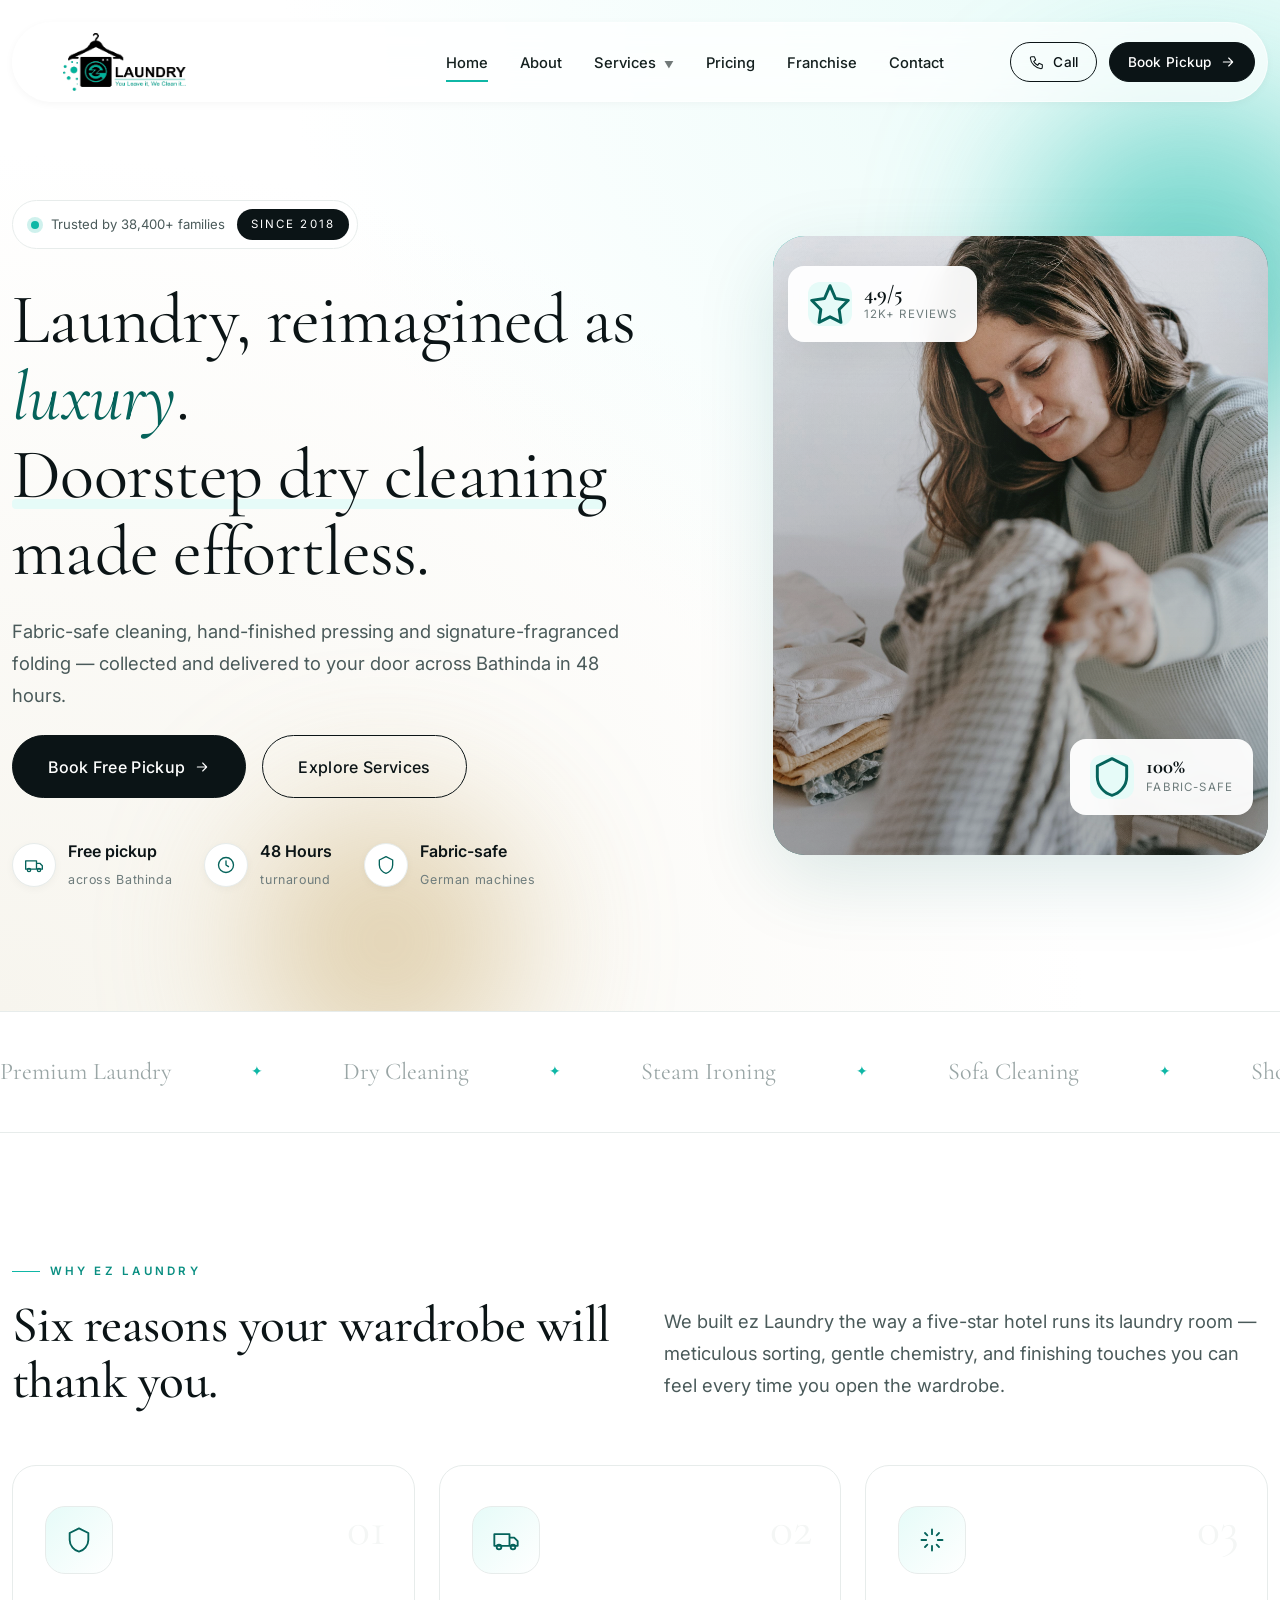
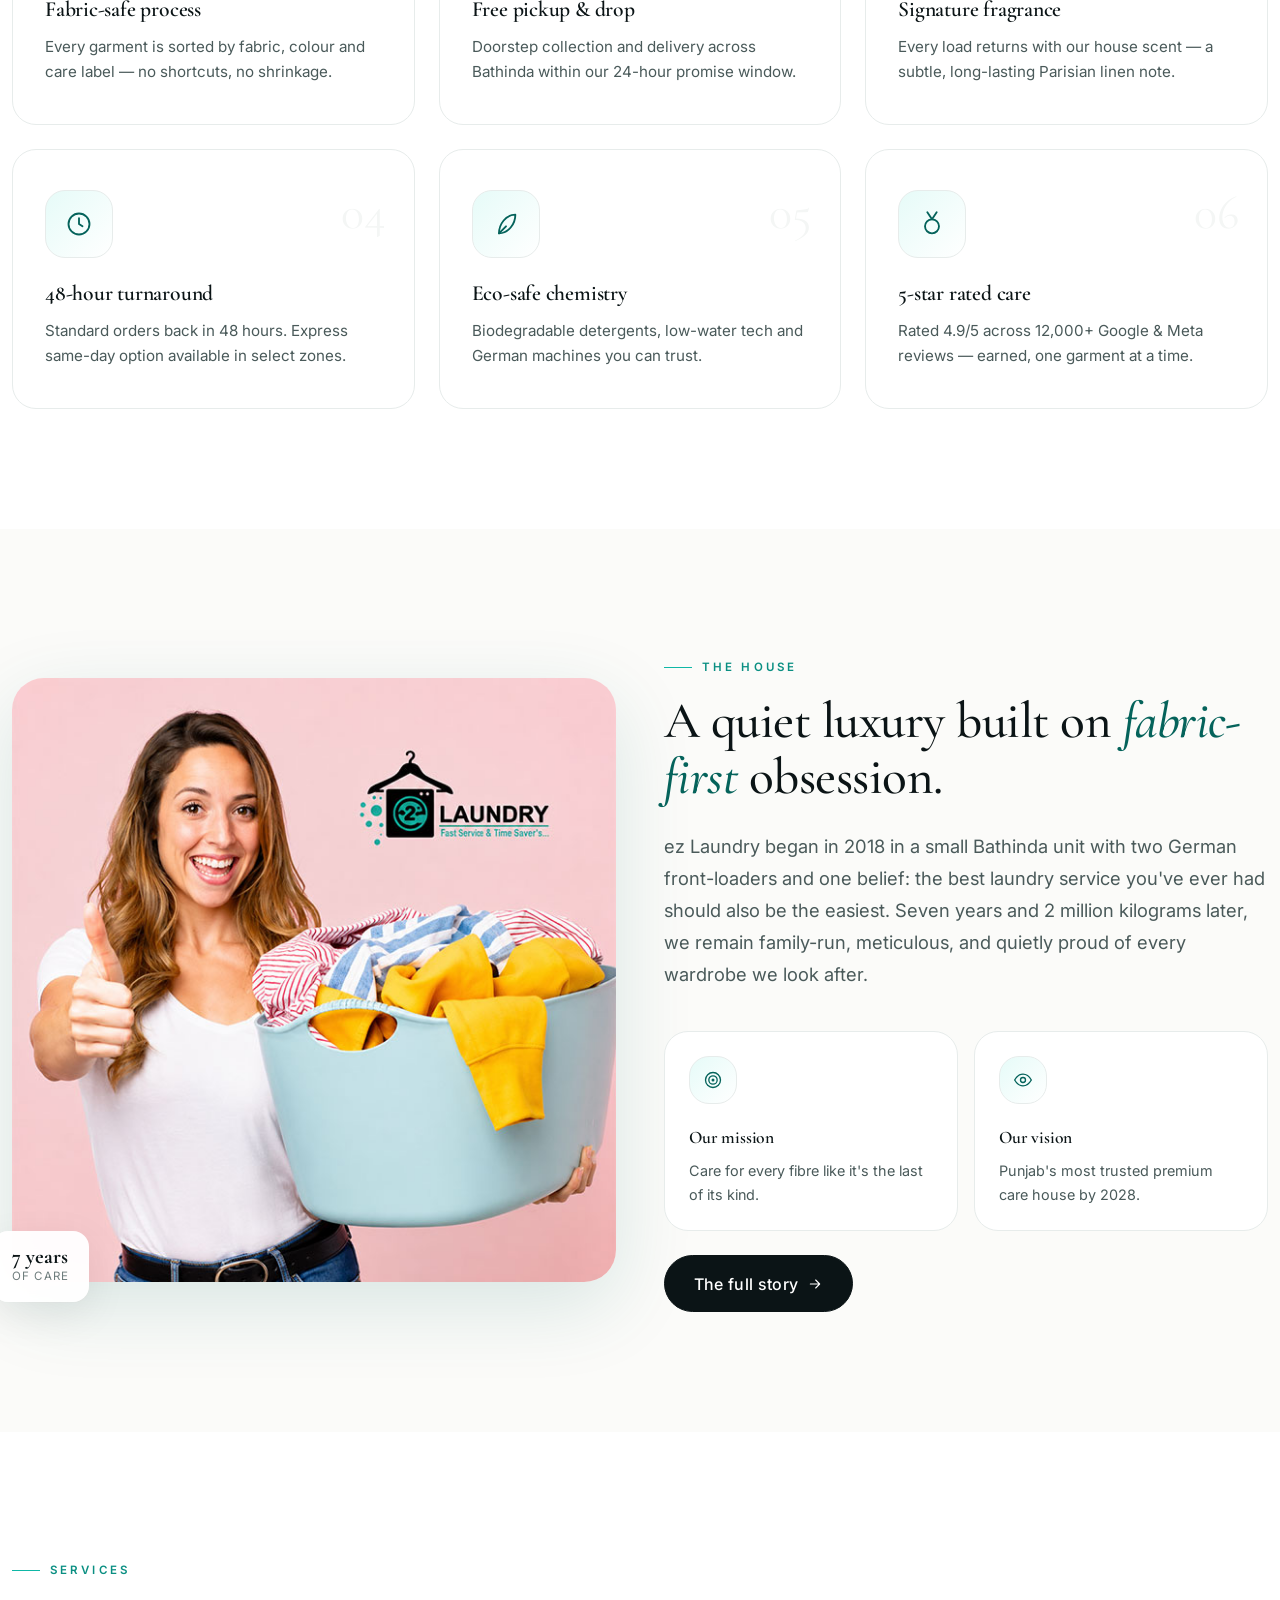
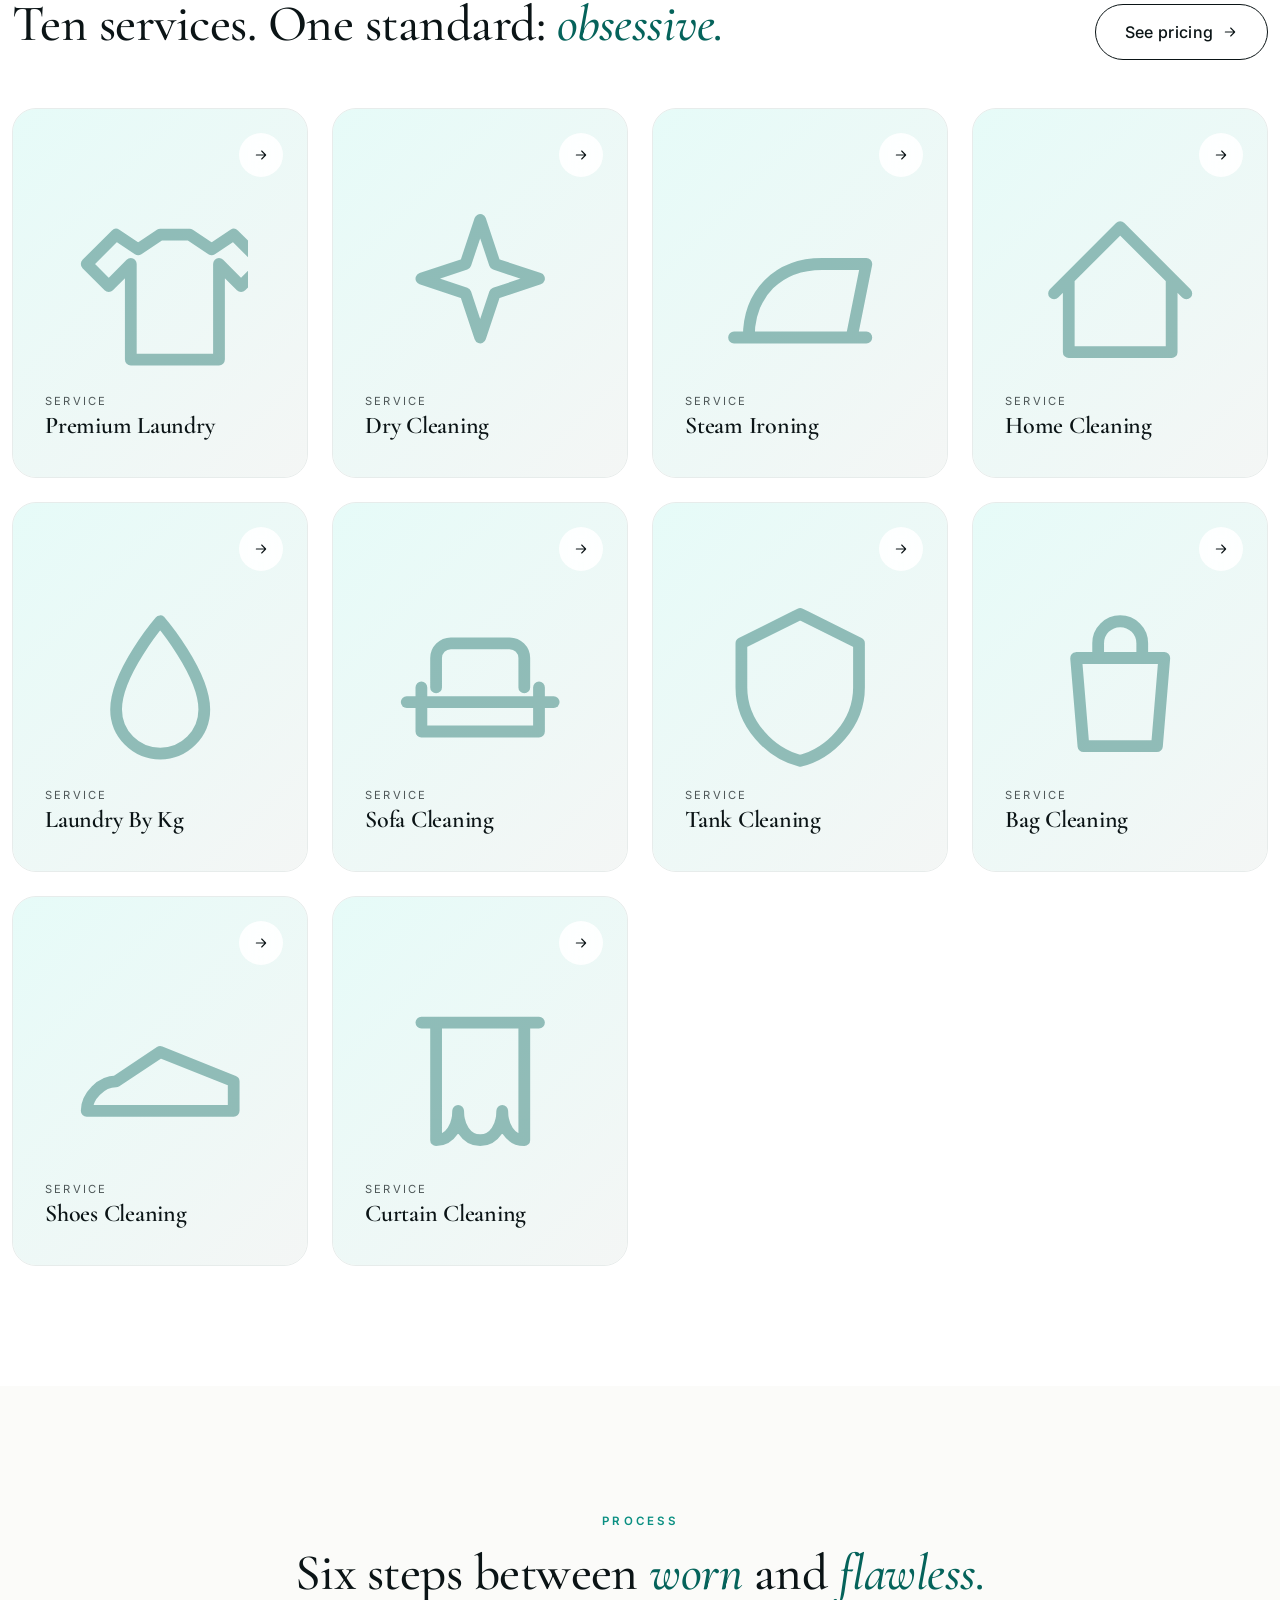
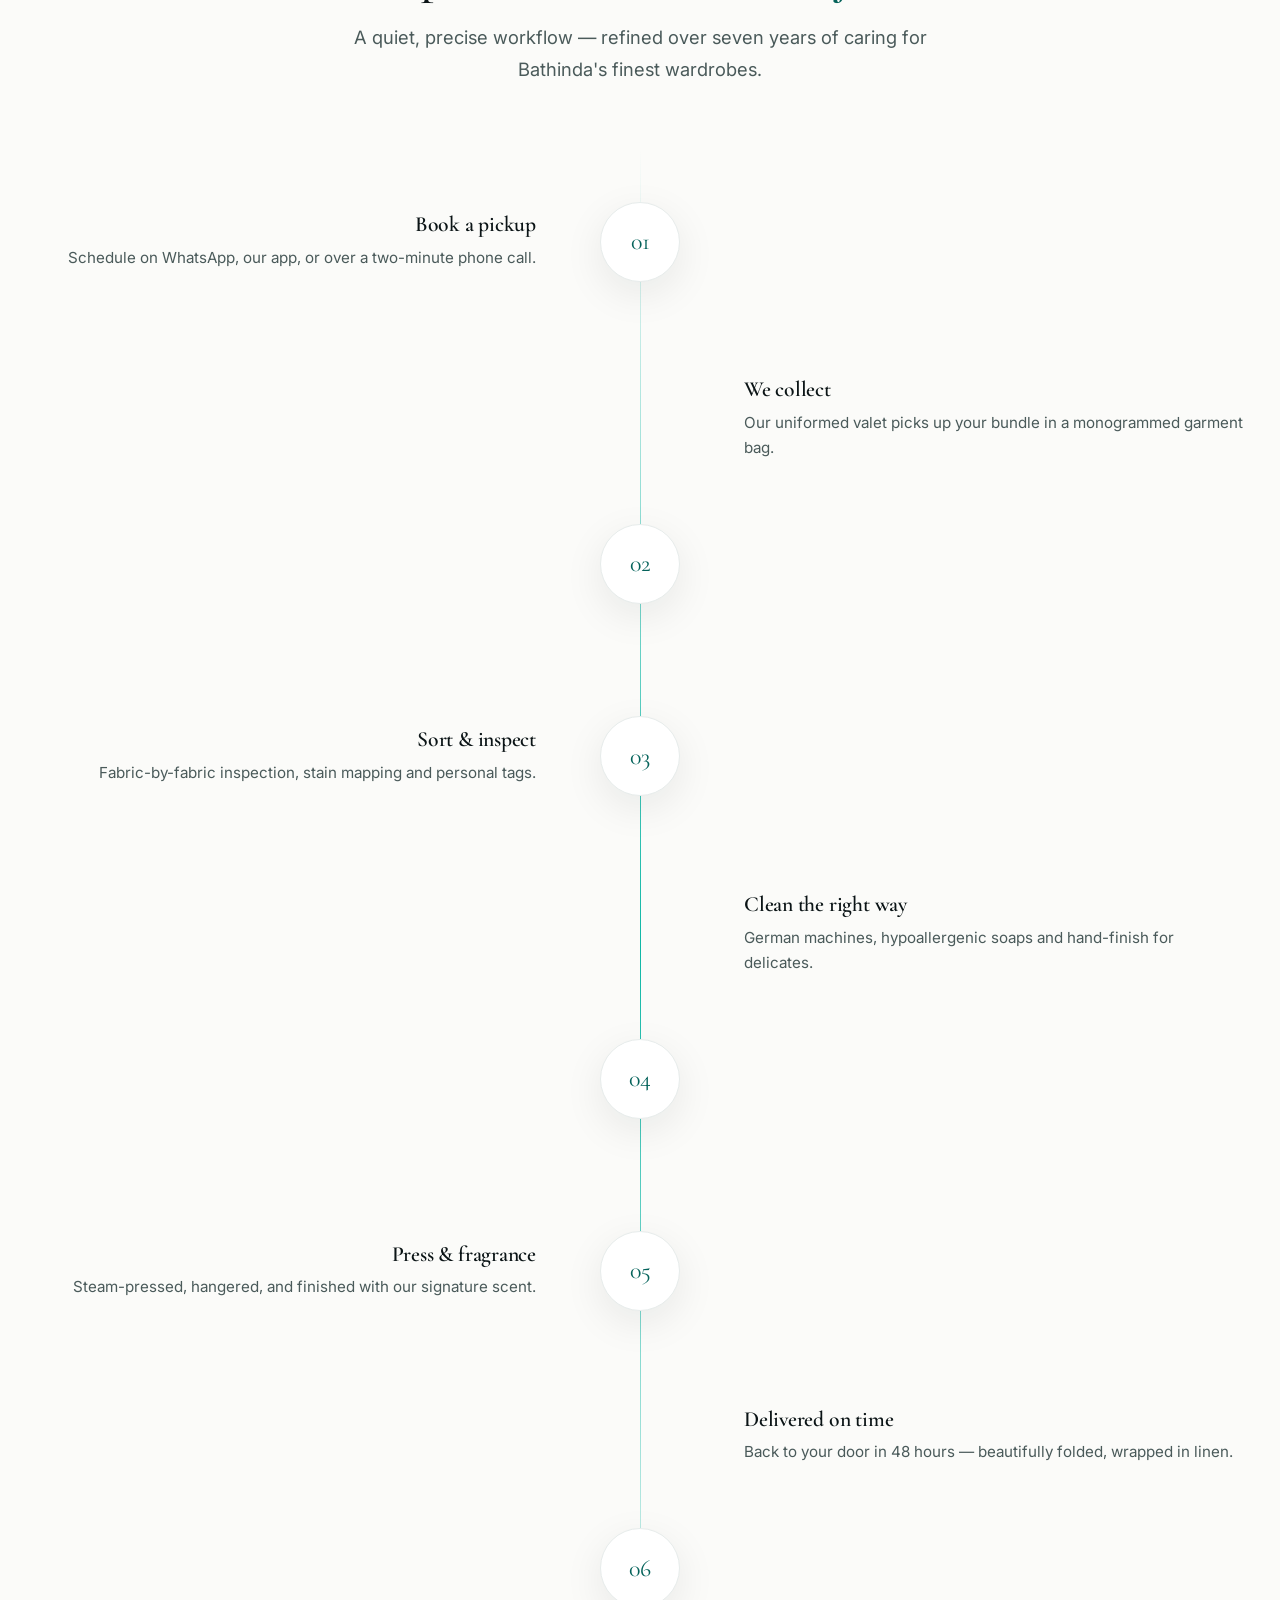
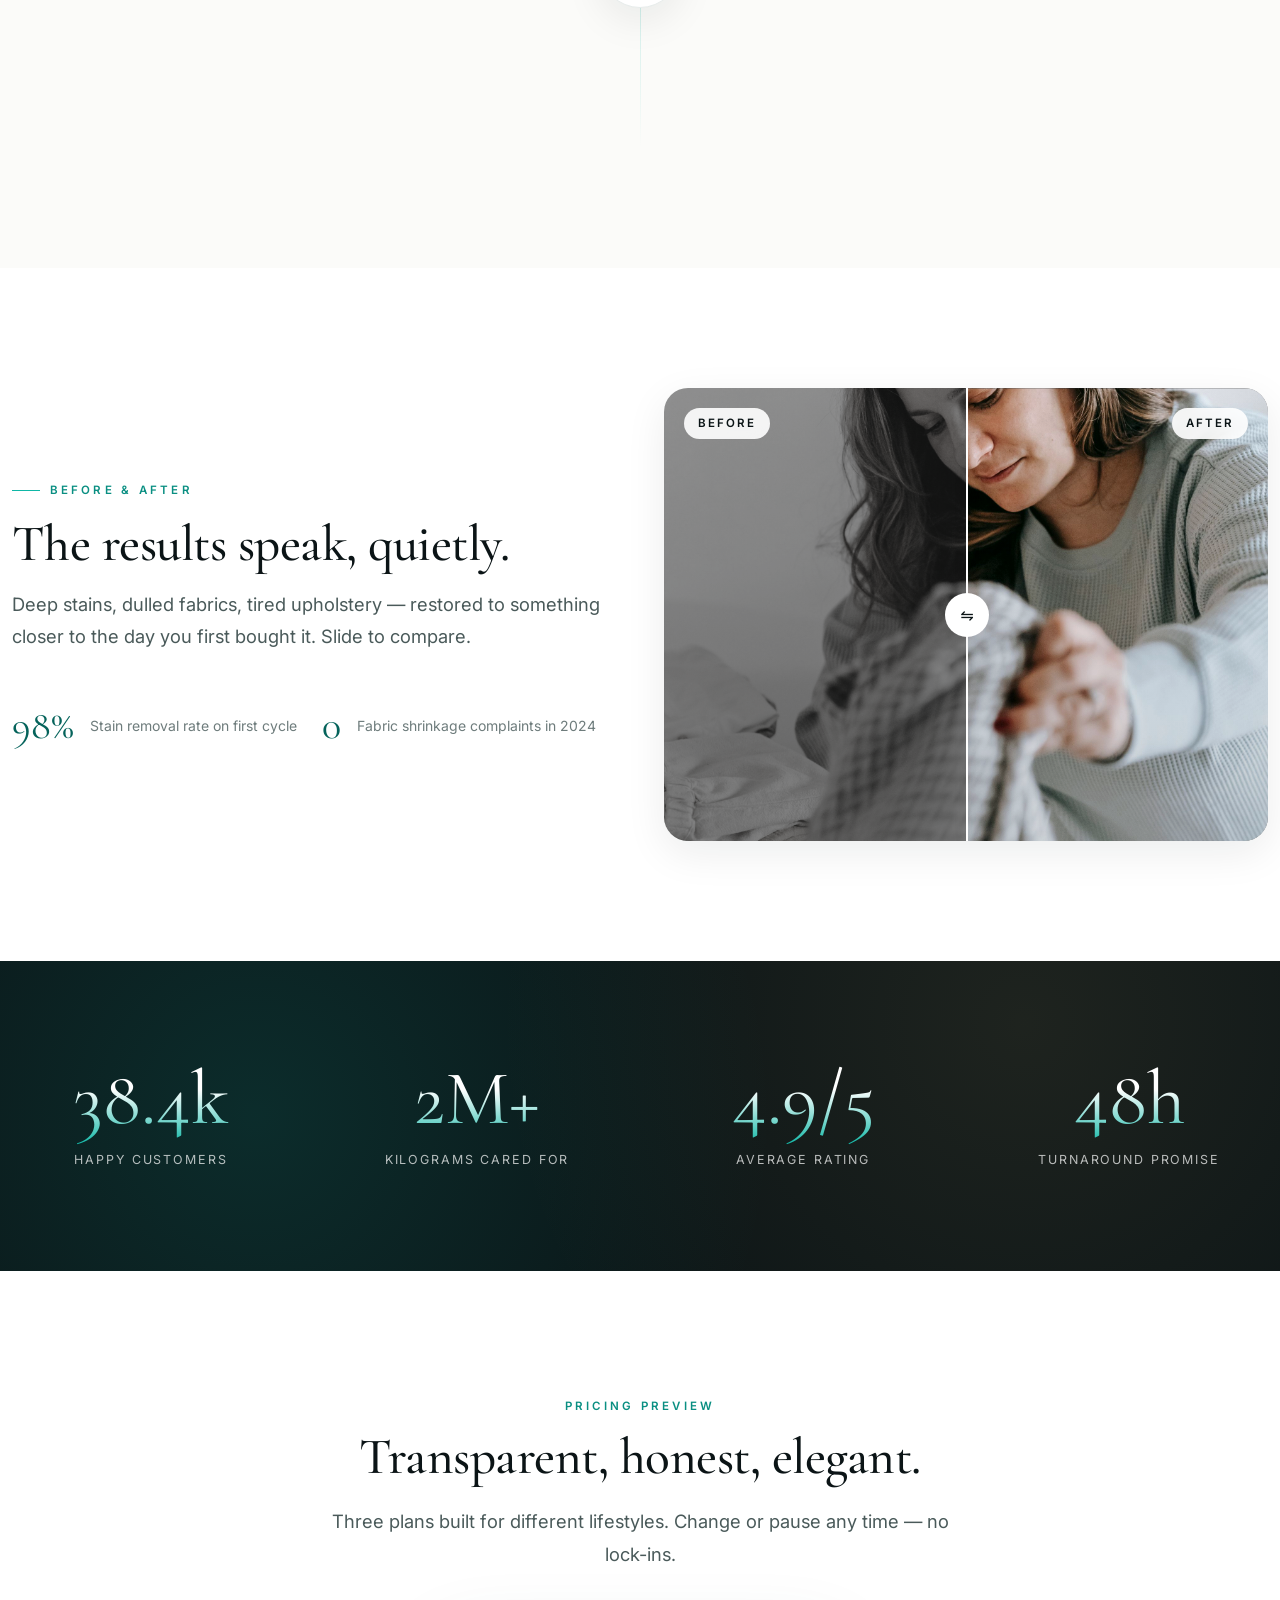
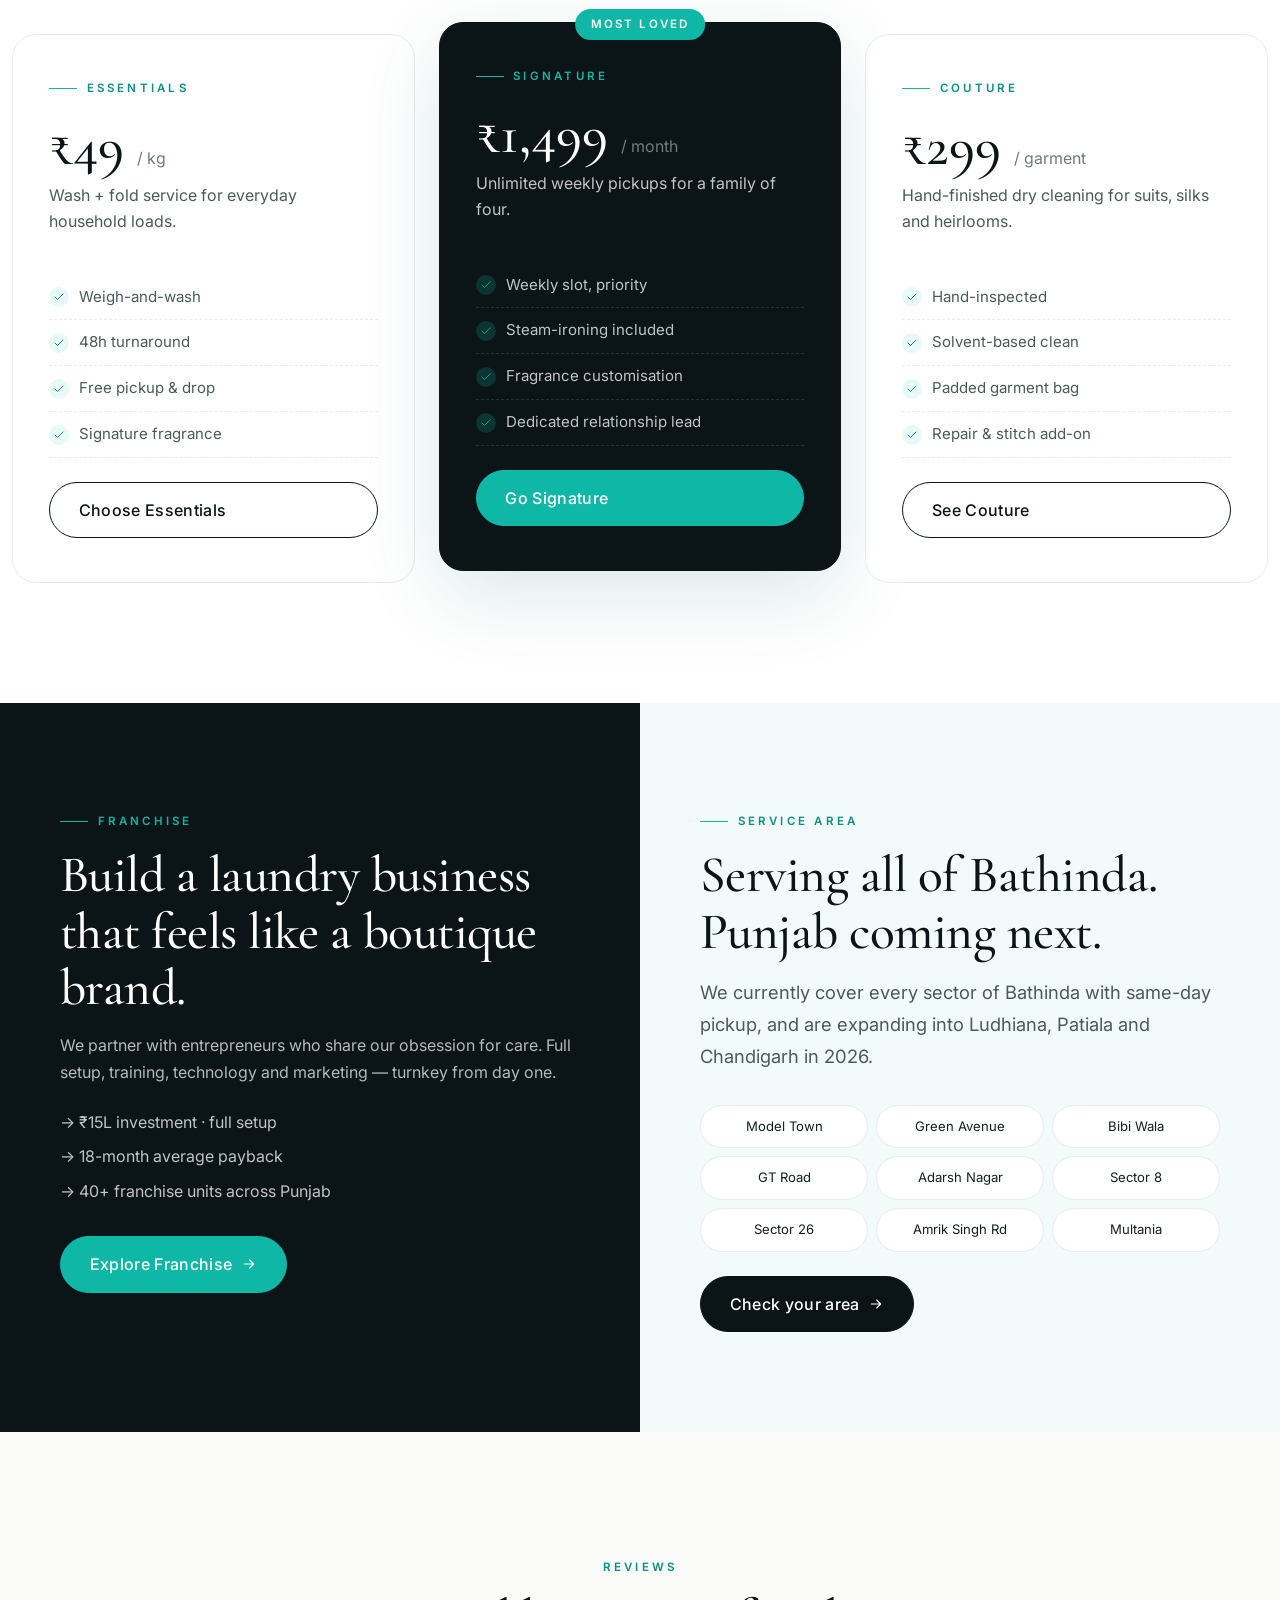
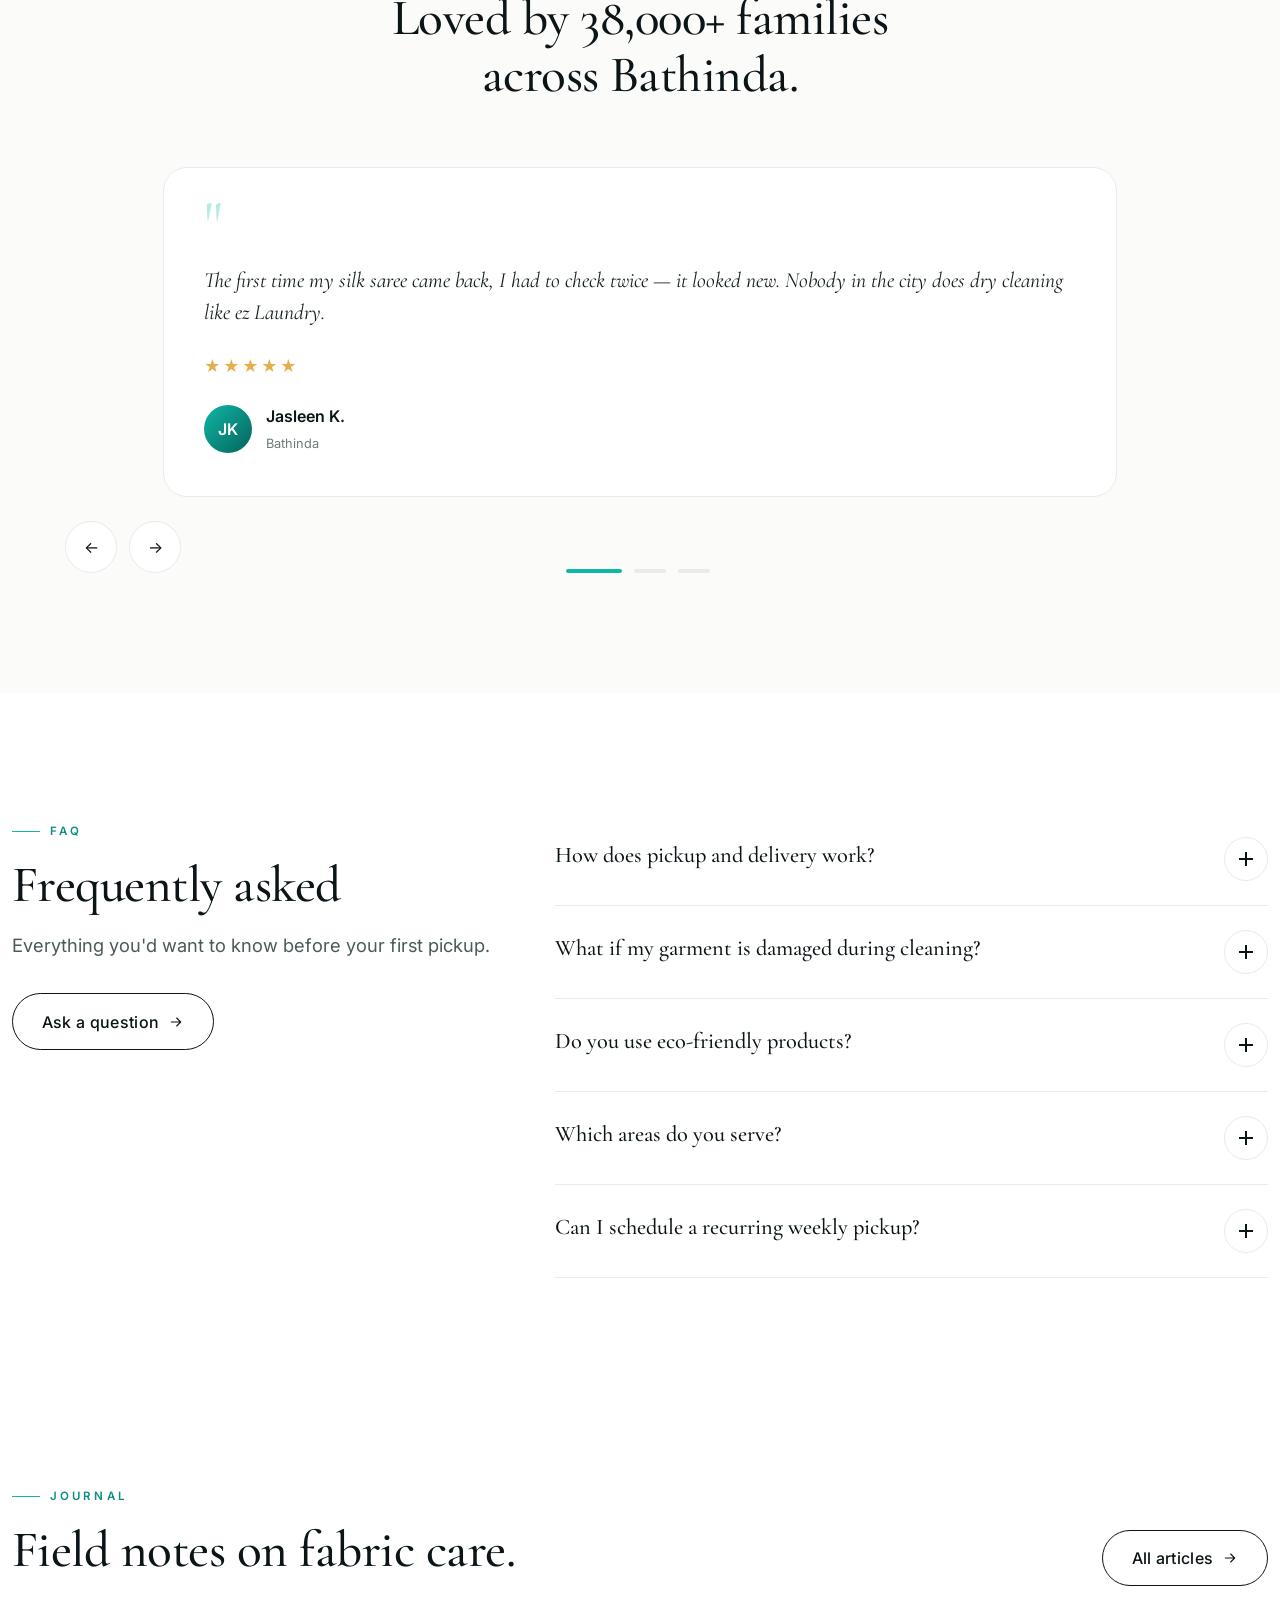
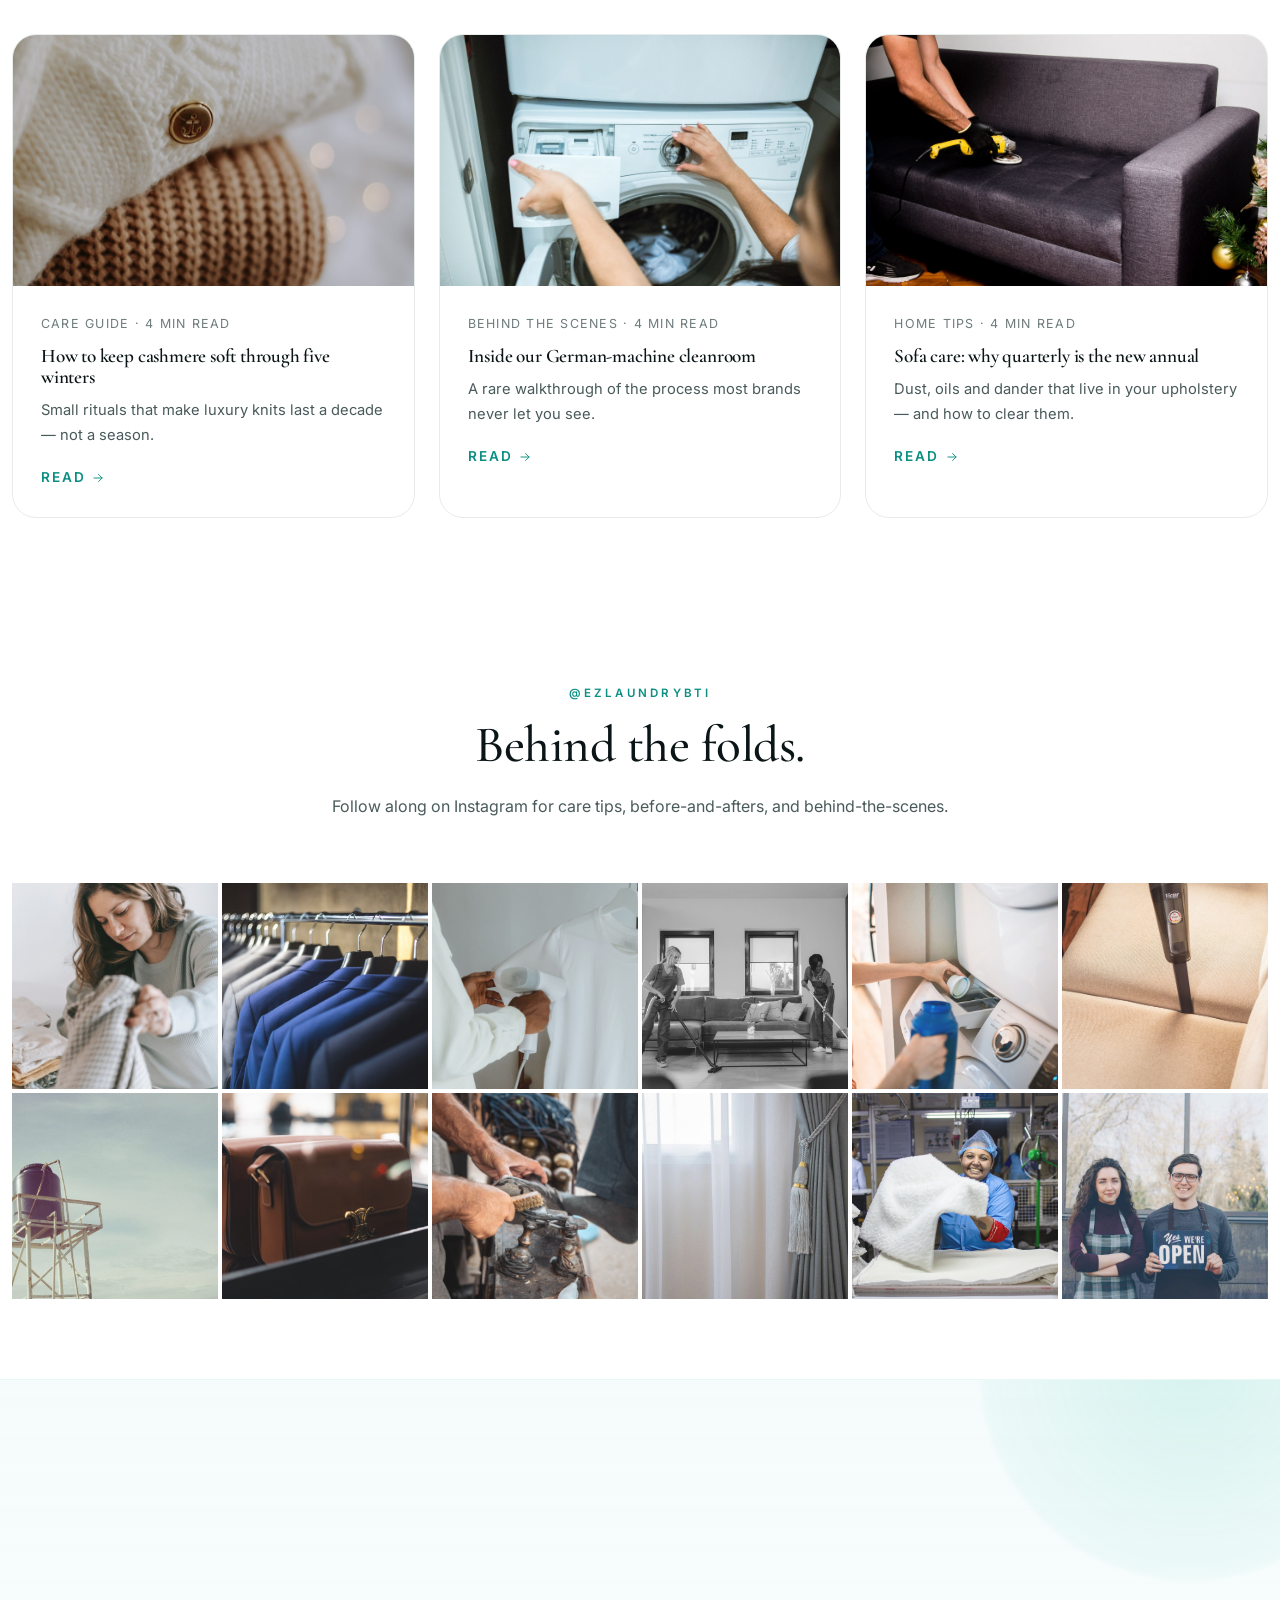
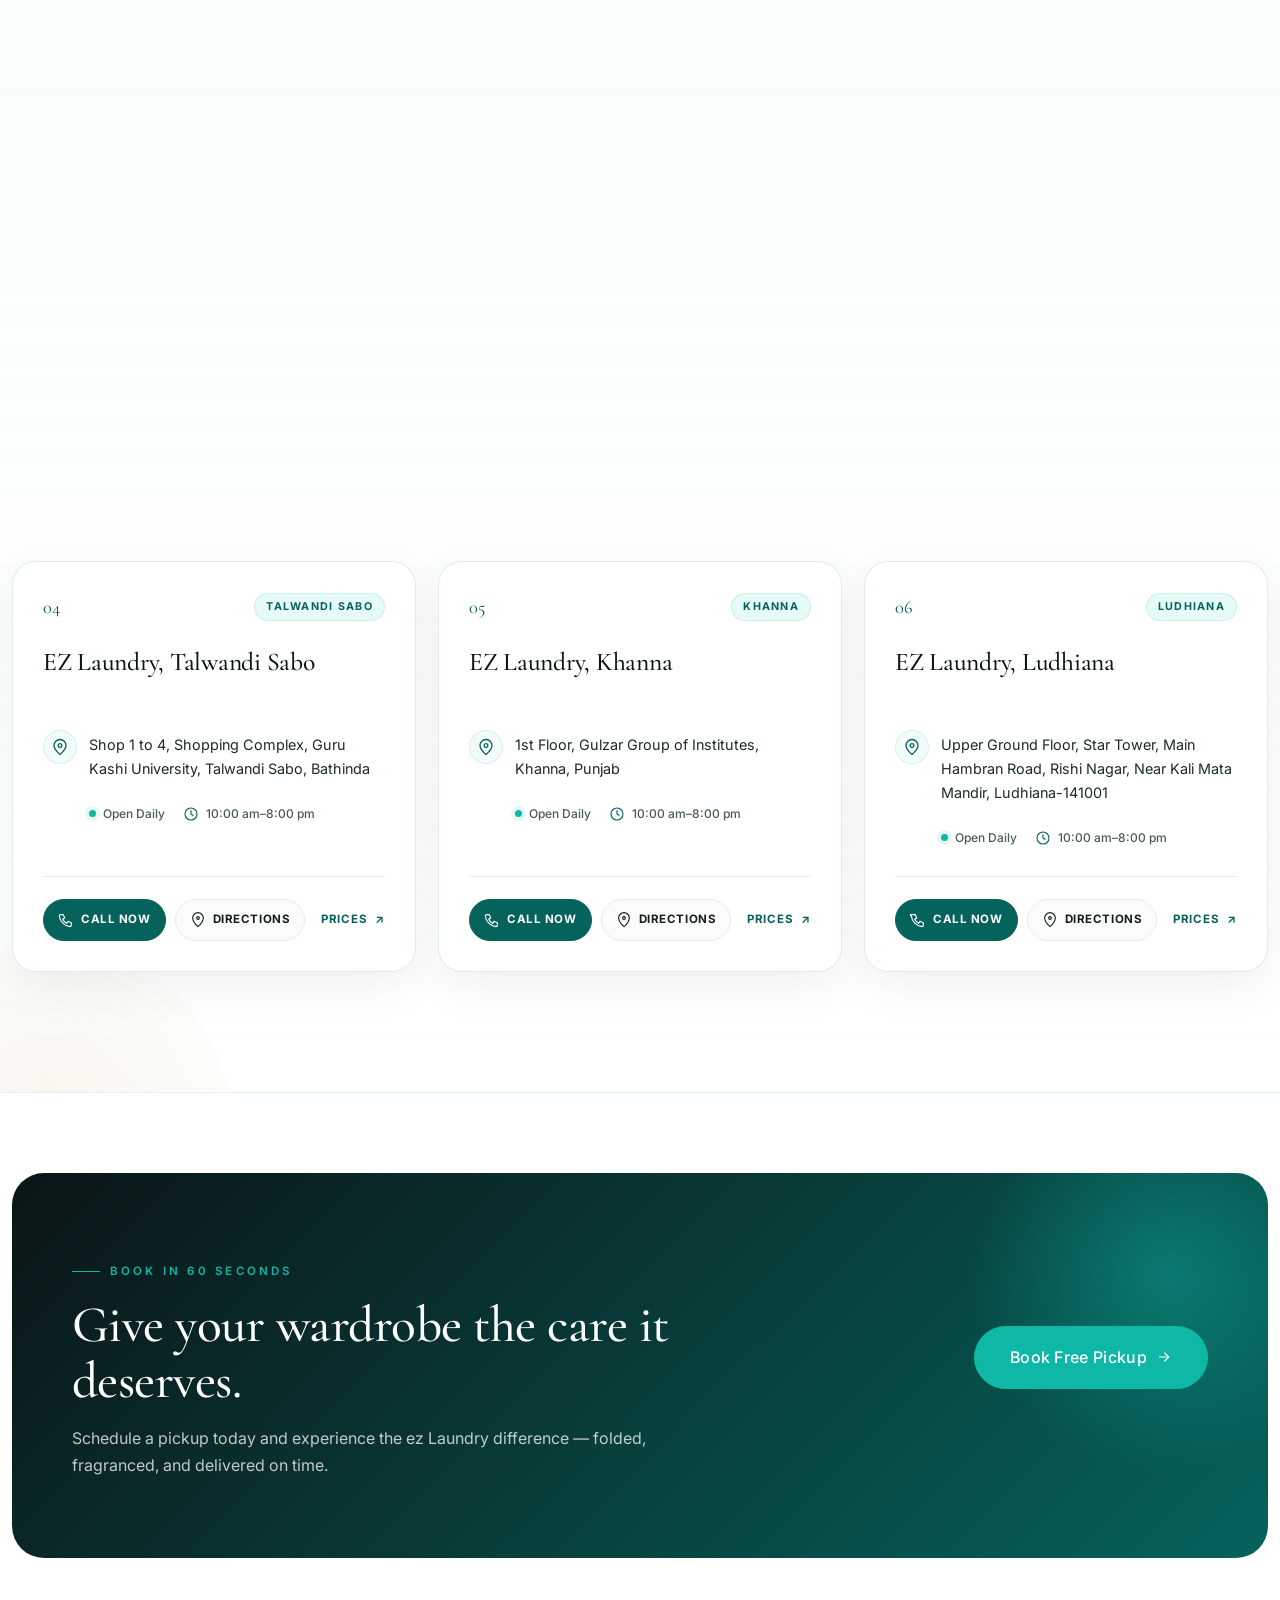
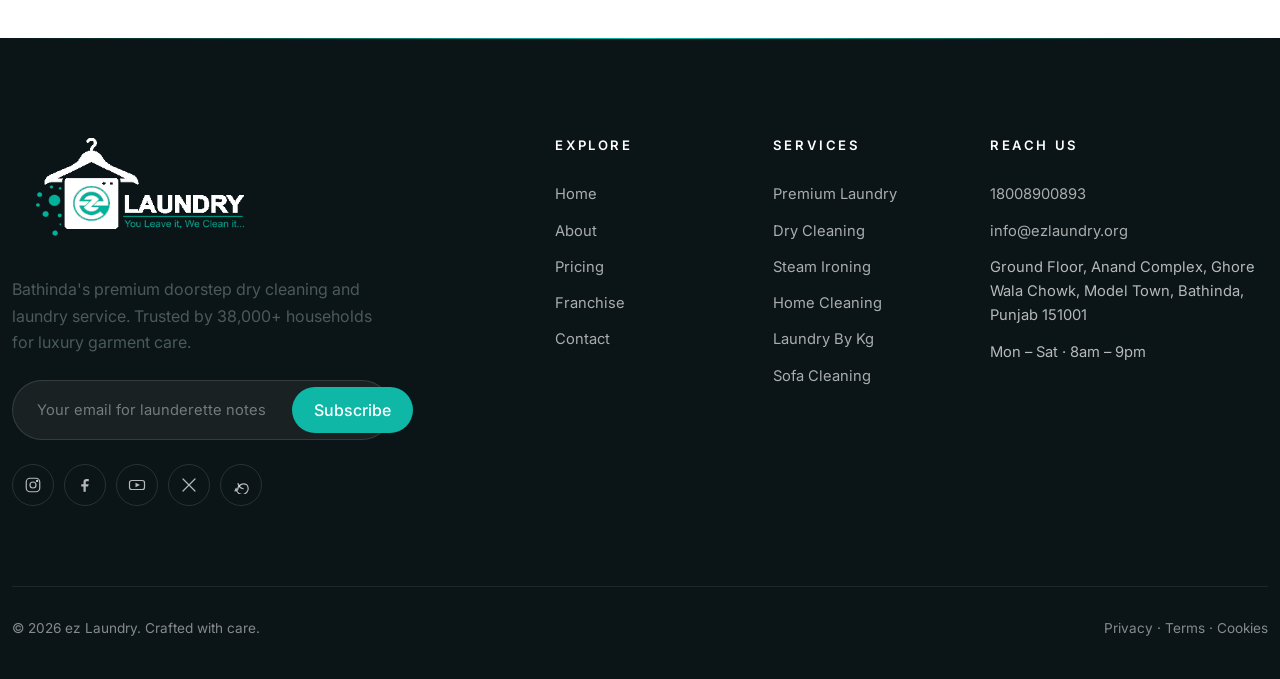
==== commit 2a2bff80: "Add files via upload" ====
--- a/index.html
+++ b/index.html
@@ -1,707 +1,2613 @@
 <!doctype html>
 <html lang="en">
-<head>
-<meta charset="utf-8">
-<meta name="viewport" content="width=device-width, initial-scale=1">
-<title>ez Laundry · Luxury Dry Cleaning &amp; Laundry Services in Bathinda</title>
-<meta name="description" content="Premium doorstep dry cleaning, laundry, steam ironing, sofa and home cleaning services in Bathinda. Fabric-safe, eco-friendly, delivered in 48 hours.">
-<meta name="author" content="EZ Laundry">
-<meta property="og:title" content="ez Laundry · Luxury Dry Cleaning &amp; Laundry Services in Bathinda">
-<meta property="og:description" content="Premium doorstep dry cleaning, laundry, steam ironing, sofa and home cleaning services in Bathinda. Fabric-safe, eco-friendly, delivered in 48 hours.">
-<meta property="og:type" content="website">
-<meta name="twitter:card" content="summary_large_image">
-<link rel="icon" href="/favicon.ico">
-<link rel="preconnect" href="https://fonts.googleapis.com">
-<link rel="preconnect" href="https://fonts.gstatic.com" crossorigin>
-<link href="https://fonts.googleapis.com/css2?family=Cormorant+Garamond:ital,wght@0,400;0,500;0,600;1,400;1,500&family=Playfair+Display:ital,wght@0,400;0,500;1,400&family=Inter:wght@300;400;500;600;700&display=swap" rel="stylesheet">
-<link href="https://cdn.jsdelivr.net/npm/bootstrap@5.3.3/dist/css/bootstrap.min.css" rel="stylesheet">
-<link href="assets/css/style.css" rel="stylesheet">
-<link href="assets/css/responsive.css" rel="stylesheet">
-</head>
-<body>
-<div class="page-loader"><div class="lg-brand">ez Laundry</div><div class="lg-bar"></div></div>
-<div class="scroll-progress"></div>
+  <head>
+    <meta charset="utf-8" />
+    <meta name="viewport" content="width=device-width, initial-scale=1" />
+    <title>
+      ez Laundry · Luxury Dry Cleaning &amp; Laundry Services in Bathinda
+    </title>
+    <meta
+      name="description"
+      content="Premium doorstep dry cleaning, laundry, steam ironing, sofa and home cleaning services in Bathinda. Fabric-safe, eco-friendly, delivered in 48 hours."
+    />
+    <meta name="author" content="EZ Laundry" />
+    <meta
+      property="og:title"
+      content="ez Laundry · Luxury Dry Cleaning &amp; Laundry Services in Bathinda"
+    />
+    <meta
+      property="og:description"
+      content="Premium doorstep dry cleaning, laundry, steam ironing, sofa and home cleaning services in Bathinda. Fabric-safe, eco-friendly, delivered in 48 hours."
+    />
+    <meta property="og:type" content="website" />
+    <meta name="twitter:card" content="summary_large_image" />
+    <link rel="icon" href="assets/images/favicon.png" />
+    <link rel="preconnect" href="https://fonts.googleapis.com" />
+    <link rel="preconnect" href="https://fonts.gstatic.com" crossorigin />
+    <link
+      href="https://fonts.googleapis.com/css2?family=Cormorant+Garamond:ital,wght@0,400;0,500;0,600;1,400;1,500&family=Playfair+Display:ital,wght@0,400;0,500;1,400&family=Inter:wght@300;400;500;600;700&display=swap"
+      rel="stylesheet"
+    />
+    <link
+      href="https://cdn.jsdelivr.net/npm/bootstrap@5.3.3/dist/css/bootstrap.min.css"
+      rel="stylesheet"
+    />
+    <link href="assets/css/style.css" rel="stylesheet" />
+    <link href="assets/css/responsive.css" rel="stylesheet" />
+  </head>
+  <body>
+    <div class="page-loader">
+      <!-- <div class="lg-brand">ez Laundry</div> -->
+      <img src="assets/images/logo.png" class="lg-brand" />
+      <div class="lg-bar"></div>
+    </div>
+    <div class="scroll-progress"></div>
 
-<header class="site-header">
-  <div class="container container-xl-custom">
-    <div class="nav-inner">
-      <a href="index.html" class="brand">
-        <span class="brand-mark">EZ</span>
-        <span>ez Laundry <small>Luxury Care</small></span>
-      </a>
-      <nav>
-        <ul class="nav-main">
-          <li><a href="index.html">Home</a></li>
-          <li><a href="about.html">About</a></li>
-          <li class="has-mega">
-            <a href="#">Services <span class="caret">▼</span></a>
-            <div class="mega"><a href="services/premium-laundry.html"><span class="m-ico"><svg width="18" height="18" viewBox="0 0 24 24" fill="none" stroke="currentColor" stroke-width="1.6" stroke-linecap="round" stroke-linejoin="round" aria-hidden="true"><path d="M6 4l-4 4 3 3 3-3v13h12V8l3 3 3-3-4-4-3 2-3-2h-4l-3 2z"/></svg></span><span>Premium Laundry</span></a><a href="services/dry-cleaning.html"><span class="m-ico"><svg width="18" height="18" viewBox="0 0 24 24" fill="none" stroke="currentColor" stroke-width="1.6" stroke-linecap="round" stroke-linejoin="round" aria-hidden="true"><path d="M12 2l2 6 6 2-6 2-2 6-2-6-6-2 6-2z"/></svg></span><span>Dry Cleaning</span></a><a href="services/steam-ironing.html"><span class="m-ico"><svg width="18" height="18" viewBox="0 0 24 24" fill="none" stroke="currentColor" stroke-width="1.6" stroke-linecap="round" stroke-linejoin="round" aria-hidden="true"><path d="M3 18h18M5 18c0-6 4-10 10-10h6l-2 10"/></svg></span><span>Steam Ironing</span></a><a href="services/home-cleaning.html"><span class="m-ico"><svg width="18" height="18" viewBox="0 0 24 24" fill="none" stroke="currentColor" stroke-width="1.6" stroke-linecap="round" stroke-linejoin="round" aria-hidden="true"><path d="M3 12l9-9 9 9M5 10v10h14V10"/></svg></span><span>Home Cleaning</span></a><a href="services/laundry-by-kg.html"><span class="m-ico"><svg width="18" height="18" viewBox="0 0 24 24" fill="none" stroke="currentColor" stroke-width="1.6" stroke-linecap="round" stroke-linejoin="round" aria-hidden="true"><path d="M12 3s6 7 6 12a6 6 0 01-12 0c0-5 6-12 6-12z"/></svg></span><span>Laundry By Kg</span></a><a href="services/sofa-cleaning.html"><span class="m-ico"><svg width="18" height="18" viewBox="0 0 24 24" fill="none" stroke="currentColor" stroke-width="1.6" stroke-linecap="round" stroke-linejoin="round" aria-hidden="true"><path d="M4 12v6h16v-6M6 12V8a2 2 0 012-2h8a2 2 0 012 2v4"/><path d="M2 14h20"/></svg></span><span>Sofa Cleaning</span></a><a href="services/tank-cleaning.html"><span class="m-ico"><svg width="18" height="18" viewBox="0 0 24 24" fill="none" stroke="currentColor" stroke-width="1.6" stroke-linecap="round" stroke-linejoin="round" aria-hidden="true"><path d="M12 2l8 4v6c0 5-4 9-8 10-4-1-8-5-8-10V6l8-4z"/></svg></span><span>Tank Cleaning</span></a><a href="services/bag-cleaning.html"><span class="m-ico"><svg width="18" height="18" viewBox="0 0 24 24" fill="none" stroke="currentColor" stroke-width="1.6" stroke-linecap="round" stroke-linejoin="round" aria-hidden="true"><path d="M6 8h12l-1 12H7L6 8z"/><path d="M9 8V6a3 3 0 016 0v2"/></svg></span><span>Bag Cleaning</span></a><a href="services/shoes-cleaning.html"><span class="m-ico"><svg width="18" height="18" viewBox="0 0 24 24" fill="none" stroke="currentColor" stroke-width="1.6" stroke-linecap="round" stroke-linejoin="round" aria-hidden="true"><path d="M2 16c0-2 2-4 4-4l6-4 10 4v4H2z"/></svg></span><span>Shoes Cleaning</span></a><a href="services/curtain-cleaning.html"><span class="m-ico"><svg width="18" height="18" viewBox="0 0 24 24" fill="none" stroke="currentColor" stroke-width="1.6" stroke-linecap="round" stroke-linejoin="round" aria-hidden="true"><path d="M4 4h16M6 4v16c2 0 3-2 3-4 0 2 1 4 3 4s3-2 3-4c0 2 1 4 3 4V4"/></svg></span><span>Curtain Cleaning</span></a></div>
-          </li>
-          <li><a href="pricing.html">Pricing</a></li>
-          <li><a href="franchise.html">Franchise</a></li>
-          <li><a href="contact.html">Contact</a></li>
-        </ul>
-      </nav>
-      <div class="header-cta">
-        <a href="tel:+919999999999" class="btn btn-outline-lux btn-sm"><svg width="16" height="16" viewBox="0 0 24 24" fill="none" stroke="currentColor" stroke-width="1.6" stroke-linecap="round" stroke-linejoin="round" aria-hidden="true"><path d="M4 4h4l2 5-3 2a12 12 0 006 6l2-3 5 2v4a2 2 0 01-2 2A18 18 0 012 6a2 2 0 012-2z"/></svg> Call</a>
-        <a href="contact.html" class="btn btn-primary-lux btn-sm">Book Pickup <svg width="16" height="16" viewBox="0 0 24 24" fill="none" stroke="currentColor" stroke-width="1.6" stroke-linecap="round" stroke-linejoin="round" aria-hidden="true"><path d="M5 12h14M13 6l6 6-6 6"/></svg></a>
-        <button class="nav-toggle" aria-label="Menu"><span></span><span></span><span></span></button>
+    <header class="site-header">
+      <div class="container container-xl-custom">
+        <div class="nav-inner">
+          <a href="index.html" class="brand">
+            <!-- <span class="brand-mark">EZ</span>
+            <span>ez Laundry <small>Luxury Care</small></span> -->
+            <img src="assets/images/logo.png" class="w-50 px-4" />
+          </a>
+          <nav>
+            <ul class="nav-main">
+              <li><a href="index.html">Home</a></li>
+              <li><a href="about.html">About</a></li>
+              <li class="has-mega">
+                <a href="#">Services <span class="caret">▼</span></a>
+                <div class="mega">
+                  <a href="services/premium-laundry.html"
+                    ><span class="m-ico"
+                      ><svg
+                        width="18"
+                        height="18"
+                        viewBox="0 0 24 24"
+                        fill="none"
+                        stroke="currentColor"
+                        stroke-width="1.6"
+                        stroke-linecap="round"
+                        stroke-linejoin="round"
+                        aria-hidden="true"
+                      >
+                        <path
+                          d="M6 4l-4 4 3 3 3-3v13h12V8l3 3 3-3-4-4-3 2-3-2h-4l-3 2z"
+                        /></svg></span
+                    ><span>Premium Laundry</span></a
+                  ><a href="services/dry-cleaning.html"
+                    ><span class="m-ico"
+                      ><svg
+                        width="18"
+                        height="18"
+                        viewBox="0 0 24 24"
+                        fill="none"
+                        stroke="currentColor"
+                        stroke-width="1.6"
+                        stroke-linecap="round"
+                        stroke-linejoin="round"
+                        aria-hidden="true"
+                      >
+                        <path
+                          d="M12 2l2 6 6 2-6 2-2 6-2-6-6-2 6-2z"
+                        /></svg></span
+                    ><span>Dry Cleaning</span></a
+                  ><a href="services/steam-ironing.html"
+                    ><span class="m-ico"
+                      ><svg
+                        width="18"
+                        height="18"
+                        viewBox="0 0 24 24"
+                        fill="none"
+                        stroke="currentColor"
+                        stroke-width="1.6"
+                        stroke-linecap="round"
+                        stroke-linejoin="round"
+                        aria-hidden="true"
+                      >
+                        <path
+                          d="M3 18h18M5 18c0-6 4-10 10-10h6l-2 10"
+                        /></svg></span
+                    ><span>Steam Ironing</span></a
+                  ><a href="services/home-cleaning.html"
+                    ><span class="m-ico"
+                      ><svg
+                        width="18"
+                        height="18"
+                        viewBox="0 0 24 24"
+                        fill="none"
+                        stroke="currentColor"
+                        stroke-width="1.6"
+                        stroke-linecap="round"
+                        stroke-linejoin="round"
+                        aria-hidden="true"
+                      >
+                        <path d="M3 12l9-9 9 9M5 10v10h14V10" /></svg></span
+                    ><span>Home Cleaning</span></a
+                  ><a href="services/laundry-by-kg.html"
+                    ><span class="m-ico"
+                      ><svg
+                        width="18"
+                        height="18"
+                        viewBox="0 0 24 24"
+                        fill="none"
+                        stroke="currentColor"
+                        stroke-width="1.6"
+                        stroke-linecap="round"
+                        stroke-linejoin="round"
+                        aria-hidden="true"
+                      >
+                        <path
+                          d="M12 3s6 7 6 12a6 6 0 01-12 0c0-5 6-12 6-12z"
+                        /></svg></span
+                    ><span>Laundry By Kg</span></a
+                  ><a href="services/sofa-cleaning.html"
+                    ><span class="m-ico"
+                      ><svg
+                        width="18"
+                        height="18"
+                        viewBox="0 0 24 24"
+                        fill="none"
+                        stroke="currentColor"
+                        stroke-width="1.6"
+                        stroke-linecap="round"
+                        stroke-linejoin="round"
+                        aria-hidden="true"
+                      >
+                        <path
+                          d="M4 12v6h16v-6M6 12V8a2 2 0 012-2h8a2 2 0 012 2v4"
+                        />
+                        <path d="M2 14h20" /></svg></span
+                    ><span>Sofa Cleaning</span></a
+                  ><a href="services/tank-cleaning.html"
+                    ><span class="m-ico"
+                      ><svg
+                        width="18"
+                        height="18"
+                        viewBox="0 0 24 24"
+                        fill="none"
+                        stroke="currentColor"
+                        stroke-width="1.6"
+                        stroke-linecap="round"
+                        stroke-linejoin="round"
+                        aria-hidden="true"
+                      >
+                        <path
+                          d="M12 2l8 4v6c0 5-4 9-8 10-4-1-8-5-8-10V6l8-4z"
+                        /></svg></span
+                    ><span>Tank Cleaning</span></a
+                  ><a href="services/bag-cleaning.html"
+                    ><span class="m-ico"
+                      ><svg
+                        width="18"
+                        height="18"
+                        viewBox="0 0 24 24"
+                        fill="none"
+                        stroke="currentColor"
+                        stroke-width="1.6"
+                        stroke-linecap="round"
+                        stroke-linejoin="round"
+                        aria-hidden="true"
+                      >
+                        <path d="M6 8h12l-1 12H7L6 8z" />
+                        <path d="M9 8V6a3 3 0 016 0v2" /></svg></span
+                    ><span>Bag Cleaning</span></a
+                  ><a href="services/shoes-cleaning.html"
+                    ><span class="m-ico"
+                      ><svg
+                        width="18"
+                        height="18"
+                        viewBox="0 0 24 24"
+                        fill="none"
+                        stroke="currentColor"
+                        stroke-width="1.6"
+                        stroke-linecap="round"
+                        stroke-linejoin="round"
+                        aria-hidden="true"
+                      >
+                        <path d="M2 16c0-2 2-4 4-4l6-4 10 4v4H2z" /></svg></span
+                    ><span>Shoes Cleaning</span></a
+                  ><a href="services/curtain-cleaning.html"
+                    ><span class="m-ico"
+                      ><svg
+                        width="18"
+                        height="18"
+                        viewBox="0 0 24 24"
+                        fill="none"
+                        stroke="currentColor"
+                        stroke-width="1.6"
+                        stroke-linecap="round"
+                        stroke-linejoin="round"
+                        aria-hidden="true"
+                      >
+                        <path
+                          d="M4 4h16M6 4v16c2 0 3-2 3-4 0 2 1 4 3 4s3-2 3-4c0 2 1 4 3 4V4"
+                        /></svg></span
+                    ><span>Curtain Cleaning</span></a
+                  >
+                </div>
+              </li>
+              <li><a href="pricing.html">Pricing</a></li>
+              <li><a href="franchise.html">Franchise</a></li>
+              <li><a href="contact.html">Contact</a></li>
+            </ul>
+          </nav>
+          <div class="header-cta">
+            <a href="tel:18008900893" class="btn btn-outline-lux btn-sm"
+              ><svg
+                width="16"
+                height="16"
+                viewBox="0 0 24 24"
+                fill="none"
+                stroke="currentColor"
+                stroke-width="1.6"
+                stroke-linecap="round"
+                stroke-linejoin="round"
+                aria-hidden="true"
+              >
+                <path
+                  d="M4 4h4l2 5-3 2a12 12 0 006 6l2-3 5 2v4a2 2 0 01-2 2A18 18 0 012 6a2 2 0 012-2z"
+                />
+              </svg>
+              Call</a
+            >
+            <a href="contact.html" class="btn btn-primary-lux btn-sm"
+              >Book Pickup
+              <svg
+                width="16"
+                height="16"
+                viewBox="0 0 24 24"
+                fill="none"
+                stroke="currentColor"
+                stroke-width="1.6"
+                stroke-linecap="round"
+                stroke-linejoin="round"
+                aria-hidden="true"
+              >
+                <path d="M5 12h14M13 6l6 6-6 6" />
+              </svg>
+            </a>
+            <button class="nav-toggle" aria-label="Menu">
+              <span></span><span></span><span></span>
+            </button>
+          </div>
+        </div>
+      </div>
+    </header>
+    <div class="mobile-panel">
+      <a href="index.html">Home</a>
+      <a href="about.html">About</a>
+      <a href="#">Services</a>
+      <div class="sub">
+        <a href="services/premium-laundry.html">Premium Laundry</a>
+        <a href="services/dry-cleaning.html">Dry Cleaning</a>
+        <a href="services/steam-ironing.html">Steam Ironing</a>
+        <a href="services/home-cleaning.html">Home Cleaning</a>
+        <a href="services/laundry-by-kg.html">Laundry By Kg</a>
+        <a href="services/sofa-cleaning.html">Sofa Cleaning</a>
+        <a href="services/tank-cleaning.html">Tank Cleaning</a>
+        <a href="services/bag-cleaning.html">Bag Cleaning</a>
+        <a href="services/shoes-cleaning.html">Shoes Cleaning</a>
+        <a href="services/curtain-cleaning.html">Curtain Cleaning</a>
+      </div>
+      <a href="pricing.html">Pricing</a>
+      <a href="franchise.html">Franchise</a>
+      <a href="contact.html">Contact</a>
+      <a href="contact.html" class="btn btn-primary-lux mt-4"
+        >Book Pickup
+        <svg
+          width="16"
+          height="16"
+          viewBox="0 0 24 24"
+          fill="none"
+          stroke="currentColor"
+          stroke-width="1.6"
+          stroke-linecap="round"
+          stroke-linejoin="round"
+          aria-hidden="true"
+        >
+          <path d="M5 12h14M13 6l6 6-6 6" />
+          </svg></a>
+    </div>
+    <div class="overlay"></div>
+
+    <!-- home slide  -->
+
+    <section class="hero">
+      <span class="float f1"></span>
+      <span class="float f2"></span>
+      <div class="container container-xl-custom position-relative">
+        <div class="row align-items-center g-5">
+          <div class="col-lg-7 reveal left">
+            <div class="hero-eyebrow-row">
+              <span class="dot"></span>
+              <span class="u-migrated-inline-018"
+                >Trusted by 38,400+ families</span
+              >
+              <span class="pill">Since 2018</span>
+            </div>
+            <h1>
+              Laundry, reimagined as <em>luxury</em>.<br />
+              <span class="underline-hand">Doorstep dry cleaning</span> made
+              effortless.
+            </h1>
+            <p class="lead-lg mt-4">
+              Fabric-safe cleaning, hand-finished pressing and
+              signature-fragranced folding — collected and delivered to your
+              door across Bathinda in 48 hours.
+            </p>
+            <div class="d-flex flex-wrap gap-3 mt-4">
+              <a href="contact.html" class="btn btn-primary-lux btn-lg"
+                >Book Free Pickup
+                <svg
+                  width="16"
+                  height="16"
+                  viewBox="0 0 24 24"
+                  fill="none"
+                  stroke="currentColor"
+                  stroke-width="1.6"
+                  stroke-linecap="round"
+                  stroke-linejoin="round"
+                  aria-hidden="true"
+                >
+                  <path d="M5 12h14M13 6l6 6-6 6" /></svg></a>
+              <a href="#services" class="btn btn-outline-lux btn-lg"
+                >Explore Services</a
+              >
+            </div>
+            <div class="hero-meta">
+              <div class="item">
+                <span class="ico"
+                  ><svg
+                    width="20"
+                    height="20"
+                    viewBox="0 0 24 24"
+                    fill="none"
+                    stroke="currentColor"
+                    stroke-width="1.6"
+                    stroke-linecap="round"
+                    stroke-linejoin="round"
+                    aria-hidden="true"
+                  >
+                    <path d="M2 7h13v10H2zM15 10h4l3 3v4h-7z" />
+                    <circle cx="6" cy="18" r="2" />
+                    <circle cx="18" cy="18" r="2" /></svg></span>
+                <div>
+                  <strong>Free pickup</strong><small>across Bathinda</small>
+                </div>
+              </div>
+              <div class="item">
+                <span class="ico"
+                  ><svg
+                    width="20"
+                    height="20"
+                    viewBox="0 0 24 24"
+                    fill="none"
+                    stroke="currentColor"
+                    stroke-width="1.6"
+                    stroke-linecap="round"
+                    stroke-linejoin="round"
+                    aria-hidden="true"
+                  >
+                    <circle cx="12" cy="12" r="9" />
+                    <path d="M12 7v5l3 2" /></svg></span>
+                <div><strong>48 Hours</strong><small>turnaround</small></div>
+              </div>
+              <div class="item">
+                <span class="ico"
+                  ><svg
+                    width="20"
+                    height="20"
+                    viewBox="0 0 24 24"
+                    fill="none"
+                    stroke="currentColor"
+                    stroke-width="1.6"
+                    stroke-linecap="round"
+                    stroke-linejoin="round"
+                    aria-hidden="true"
+                  >
+                    <path
+                      d="M12 2l8 4v6c0 5-4 9-8 10-4-1-8-5-8-10V6l8-4z"
+                    /></svg></span>
+                <div>
+                  <strong>Fabric-safe</strong><small>German machines</small>
+                </div>
+              </div>
+            </div>
+          </div>
+          <div class="col-lg-5 reveal right">
+            <div class="hero-visual">
+              <div class="hv-img">
+                <img
+                  src="assets/images/hero-laundry.jpg"
+                  alt="Premium laundry service with neatly folded garments"
+                  width="1920"
+                  height="2880"
+                  loading="eager"
+                  fetchpriority="high"
+                />
+              </div>
+              <div class="hero-badge tl">
+                <div class="ico">
+                  <svg
+                    width="20"
+                    height="20"
+                    viewBox="0 0 24 24"
+                    fill="none"
+                    stroke="currentColor"
+                    stroke-width="1.6"
+                    stroke-linecap="round"
+                    stroke-linejoin="round"
+                    aria-hidden="true"
+                  >
+                    <path d="M12 2l3 7 7 1-5 5 1 7-6-3-6 3 1-7-5-5 7-1z" />
+                  </svg>
+                </div>
+                <div><strong>4.9/5</strong><small>12k+ reviews</small></div>
+              </div>
+              <div class="hero-badge br">
+                <div class="ico">
+                  <svg
+                    width="20"
+                    height="20"
+                    viewBox="0 0 24 24"
+                    fill="none"
+                    stroke="currentColor"
+                    stroke-width="1.6"
+                    stroke-linecap="round"
+                    stroke-linejoin="round"
+                    aria-hidden="true"
+                  >
+                    <path d="M12 2l8 4v6c0 5-4 9-8 10-4-1-8-5-8-10V6l8-4z" />
+                  </svg>
+                </div>
+                <div><strong>100%</strong><small>fabric-safe</small></div>
+              </div>
+            </div>
+          </div>
+        </div>
+      </div>
+    </section>
+
+    <!-- -------------------------------------------------------------------------- -->
+       
+    
+    <div class="trust-strip">
+      <div class="marquee">
+        <span>Premium Laundry</span><span>Dry Cleaning</span
+        ><span>Steam Ironing</span><span>Sofa Cleaning</span
+        ><span>Shoes Spa</span><span>Curtain Care</span
+        ><span>Home Cleaning</span><span>Tank Cleaning</span>
+        <span>Premium Laundry</span><span>Dry Cleaning</span
+        ><span>Steam Ironing</span><span>Sofa Cleaning</span
+        ><span>Shoes Spa</span><span>Curtain Care</span
+        ><span>Home Cleaning</span><span>Tank Cleaning</span>
       </div>
     </div>
-  </div>
-</header>
-<div class="mobile-panel">
-  <a href="index.html">Home</a>
-  <a href="about.html">About</a>
-  <a href="#">Services</a>
-  <div class="sub"><a href="services/premium-laundry.html">Premium Laundry</a><a href="services/dry-cleaning.html">Dry Cleaning</a><a href="services/steam-ironing.html">Steam Ironing</a><a href="services/home-cleaning.html">Home Cleaning</a><a href="services/laundry-by-kg.html">Laundry By Kg</a><a href="services/sofa-cleaning.html">Sofa Cleaning</a><a href="services/tank-cleaning.html">Tank Cleaning</a><a href="services/bag-cleaning.html">Bag Cleaning</a><a href="services/shoes-cleaning.html">Shoes Cleaning</a><a href="services/curtain-cleaning.html">Curtain Cleaning</a></div>
-  <a href="pricing.html">Pricing</a>
-  <a href="franchise.html">Franchise</a>
-  <a href="contact.html">Contact</a>
-  <a href="contact.html" class="btn btn-primary-lux mt-4">Book Pickup <svg width="16" height="16" viewBox="0 0 24 24" fill="none" stroke="currentColor" stroke-width="1.6" stroke-linecap="round" stroke-linejoin="round" aria-hidden="true"><path d="M5 12h14M13 6l6 6-6 6"/></svg></a>
-</div>
-<div class="overlay"></div>
 
-<section class="hero">
-  <span class="float f1"></span>
-  <span class="float f2"></span>
-  <div class="container container-xl-custom position-relative">
-    <div class="row align-items-center g-5">
-      <div class="col-lg-7 reveal left">
-        <div class="hero-eyebrow-row">
-          <span class="dot"></span>
-          <span style="font-size:.82rem; color: var(--ink-500);">Trusted by 38,400+ families</span>
-          <span class="pill">Since 2018</span>
+    <!-- about section  -->
+
+    <section class="section" id="why">
+      <div class="container container-xl-custom">
+        <div class="row g-5 align-items-end mb-5">
+          <div class="col-lg-6 reveal left">
+            <span class="eyebrow">Why ez Laundry</span>
+            <h2 class="mt-3">Six reasons your wardrobe will thank you.</h2>
+          </div>
+          <div class="col-lg-6 reveal right">
+            <p class="lead-lg">
+              We built ez Laundry the way a five-star hotel runs its laundry
+              room — meticulous sorting, gentle chemistry, and finishing touches
+              you can feel every time you open the wardrobe.
+            </p>
+          </div>
         </div>
-        <h1>
-          Laundry, reimagined as <em>luxury</em>.<br>
-          <span class="underline-hand">Doorstep dry cleaning</span> made effortless.
-        </h1>
-        <p class="lead-lg mt-4">Fabric-safe cleaning, hand-finished pressing and signature-fragranced folding — collected and delivered to your door across Bathinda in 48 hours.</p>
-        <div class="d-flex flex-wrap gap-3 mt-4">
-          <a href="contact.html" class="btn btn-primary-lux btn-lg">Book Free Pickup <svg width="16" height="16" viewBox="0 0 24 24" fill="none" stroke="currentColor" stroke-width="1.6" stroke-linecap="round" stroke-linejoin="round" aria-hidden="true"><path d="M5 12h14M13 6l6 6-6 6"/></svg></a>
-          <a href="#services" class="btn btn-outline-lux btn-lg">Explore Services</a>
-        </div>
-        <div class="hero-meta">
-          <div class="item"><span class="ico"><svg width="20" height="20" viewBox="0 0 24 24" fill="none" stroke="currentColor" stroke-width="1.6" stroke-linecap="round" stroke-linejoin="round" aria-hidden="true"><path d="M2 7h13v10H2zM15 10h4l3 3v4h-7z"/><circle cx="6" cy="18" r="2"/><circle cx="18" cy="18" r="2"/></svg></span><div><strong>Free pickup</strong><small>across Bathinda</small></div></div>
-          <div class="item"><span class="ico"><svg width="20" height="20" viewBox="0 0 24 24" fill="none" stroke="currentColor" stroke-width="1.6" stroke-linecap="round" stroke-linejoin="round" aria-hidden="true"><circle cx="12" cy="12" r="9"/><path d="M12 7v5l3 2"/></svg></span><div><strong>48 Hours</strong><small>turnaround</small></div></div>
-          <div class="item"><span class="ico"><svg width="20" height="20" viewBox="0 0 24 24" fill="none" stroke="currentColor" stroke-width="1.6" stroke-linecap="round" stroke-linejoin="round" aria-hidden="true"><path d="M12 2l8 4v6c0 5-4 9-8 10-4-1-8-5-8-10V6l8-4z"/></svg></span><div><strong>Fabric-safe</strong><small>German machines</small></div></div>
+        <div class="row g-4">
+          <div class="col-md-6 col-lg-4 reveal u-migrated-inline-046">
+            <div class="lux-card">
+              <span class="num">01</span>
+              <div class="ico-lg">
+                <svg
+                  width="28"
+                  height="28"
+                  viewBox="0 0 24 24"
+                  fill="none"
+                  stroke="currentColor"
+                  stroke-width="1.6"
+                  stroke-linecap="round"
+                  stroke-linejoin="round"
+                  aria-hidden="true"
+                >
+                  <path d="M12 2l8 4v6c0 5-4 9-8 10-4-1-8-5-8-10V6l8-4z" />
+                </svg>
+              </div>
+              <h4>Fabric-safe process</h4>
+              <p>
+                Every garment is sorted by fabric, colour and care label — no
+                shortcuts, no shrinkage.
+              </p>
+            </div>
+          </div>
+          <div class="col-md-6 col-lg-4 reveal u-migrated-inline-052">
+            <div class="lux-card">
+              <span class="num">02</span>
+              <div class="ico-lg">
+                <svg
+                  width="28"
+                  height="28"
+                  viewBox="0 0 24 24"
+                  fill="none"
+                  stroke="currentColor"
+                  stroke-width="1.6"
+                  stroke-linecap="round"
+                  stroke-linejoin="round"
+                  aria-hidden="true"
+                >
+                  <path d="M2 7h13v10H2zM15 10h4l3 3v4h-7z" />
+                  <circle cx="6" cy="18" r="2" />
+                  <circle cx="18" cy="18" r="2" />
+                </svg>
+              </div>
+              <h4>Free pickup & drop</h4>
+              <p>
+                Doorstep collection and delivery across Bathinda within our
+                24-hour promise window.
+              </p>
+            </div>
+          </div>
+          <div class="col-md-6 col-lg-4 reveal u-migrated-inline-047">
+            <div class="lux-card">
+              <span class="num">03</span>
+              <div class="ico-lg">
+                <svg
+                  width="28"
+                  height="28"
+                  viewBox="0 0 24 24"
+                  fill="none"
+                  stroke="currentColor"
+                  stroke-width="1.6"
+                  stroke-linecap="round"
+                  stroke-linejoin="round"
+                  aria-hidden="true"
+                >
+                  <path
+                    d="M12 3v4M12 17v4M3 12h4M17 12h4M6 6l2 2M16 16l2 2M6 18l2-2M16 8l2-2"
+                  />
+                </svg>
+              </div>
+              <h4>Signature fragrance</h4>
+              <p>
+                Every load returns with our house scent — a subtle, long-lasting
+                Parisian linen note.
+              </p>
+            </div>
+          </div>
+          <div class="col-md-6 col-lg-4 reveal u-migrated-inline-049">
+            <div class="lux-card">
+              <span class="num">04</span>
+              <div class="ico-lg">
+                <svg
+                  width="28"
+                  height="28"
+                  viewBox="0 0 24 24"
+                  fill="none"
+                  stroke="currentColor"
+                  stroke-width="1.6"
+                  stroke-linecap="round"
+                  stroke-linejoin="round"
+                  aria-hidden="true"
+                >
+                  <circle cx="12" cy="12" r="9" />
+                  <path d="M12 7v5l3 2" />
+                </svg>
+              </div>
+              <h4>48-hour turnaround</h4>
+              <p>
+                Standard orders back in 48 hours. Express same-day option
+                available in select zones.
+              </p>
+            </div>
+          </div>
+          <div class="col-md-6 col-lg-4 reveal u-migrated-inline-050">
+            <div class="lux-card">
+              <span class="num">05</span>
+              <div class="ico-lg">
+                <svg
+                  width="28"
+                  height="28"
+                  viewBox="0 0 24 24"
+                  fill="none"
+                  stroke="currentColor"
+                  stroke-width="1.6"
+                  stroke-linecap="round"
+                  stroke-linejoin="round"
+                  aria-hidden="true"
+                >
+                  <path d="M20 4c0 8-6 16-14 16 0-8 6-16 14-16z" />
+                  <path d="M6 20l6-6" />
+                </svg>
+              </div>
+              <h4>Eco-safe chemistry</h4>
+              <p>
+                Biodegradable detergents, low-water tech and German machines you
+                can trust.
+              </p>
+            </div>
+          </div>
+          <div class="col-md-6 col-lg-4 reveal u-migrated-inline-051">
+            <div class="lux-card">
+              <span class="num">06</span>
+              <div class="ico-lg">
+                <svg
+                  width="28"
+                  height="28"
+                  viewBox="0 0 24 24"
+                  fill="none"
+                  stroke="currentColor"
+                  stroke-width="1.6"
+                  stroke-linecap="round"
+                  stroke-linejoin="round"
+                  aria-hidden="true"
+                >
+                  <circle cx="12" cy="14" r="6" />
+                  <path d="M8 2l4 6 4-6" />
+                </svg>
+              </div>
+              <h4>5-star rated care</h4>
+              <p>
+                Rated 4.9/5 across 12,000+ Google & Meta reviews — earned, one
+                garment at a time.
+              </p>
+            </div>
+          </div>
         </div>
       </div>
-      <div class="col-lg-5 reveal right">
-        <div class="hero-visual">
-          <div class="hv-img"><img src="assets/images/hero-laundry.jpg" alt="Premium laundry service with neatly folded garments" width="1920" height="2880" loading="eager" fetchpriority="high"></div>
-          <div class="hero-badge tl"><div class="ico"><svg width="20" height="20" viewBox="0 0 24 24" fill="none" stroke="currentColor" stroke-width="1.6" stroke-linecap="round" stroke-linejoin="round" aria-hidden="true"><path d="M12 2l3 7 7 1-5 5 1 7-6-3-6 3 1-7-5-5 7-1z"/></svg></div><div><strong>4.9/5</strong><small>12k+ reviews</small></div></div>
-          <div class="hero-badge br"><div class="ico"><svg width="20" height="20" viewBox="0 0 24 24" fill="none" stroke="currentColor" stroke-width="1.6" stroke-linecap="round" stroke-linejoin="round" aria-hidden="true"><path d="M12 2l8 4v6c0 5-4 9-8 10-4-1-8-5-8-10V6l8-4z"/></svg></div><div><strong>100%</strong><small>fabric-safe</small></div></div>
+    </section>
+
+    <!-- ------------------------------------------------------------------------------------- -->
+   
+    <!-- house section -->
+
+    <section class="section u-migrated-inline-005" id="about">
+      <div class="container container-xl-custom">
+        <div class="row g-5 align-items-center">
+          <div class="col-lg-6 reveal left">
+            <div class="position-relative">
+              <div class="hero-visual u-migrated-inline-002">
+                <img src="assets/images/about-img-1.jpg" class="img-fluid">
+                
+              </div>
+              <div class="hero-badge u-migrated-inline-035">
+                
+                <div><strong>7 years</strong><small>of care</small></div>
+              </div>
+            </div>
+          </div>
+          <div class="col-lg-6 reveal right">
+            <span class="eyebrow">The house</span>
+            <h2 class="mt-3">
+              A quiet luxury built on
+              <em class="u-migrated-inline-009">fabric-first</em> obsession.
+            </h2>
+            <p class="lead-lg mt-4">
+              ez Laundry began in 2018 in a small Bathinda unit with two German
+              front-loaders and one belief: the best laundry service you've ever
+              had should also be the easiest. Seven years and 2 million
+              kilograms later, we remain family-run, meticulous, and quietly
+              proud of every wardrobe we look after.
+            </p>
+            <div class="row g-3 mt-4">
+              <div class="col-6">
+                <div class="lux-card u-migrated-inline-030">
+                  <div class="ico-lg u-migrated-inline-057">
+                    <svg
+                      width="20"
+                      height="20"
+                      viewBox="0 0 24 24"
+                      fill="none"
+                      stroke="currentColor"
+                      stroke-width="1.6"
+                      stroke-linecap="round"
+                      stroke-linejoin="round"
+                      aria-hidden="true"
+                    >
+                      <circle cx="12" cy="12" r="9" />
+                      <circle cx="12" cy="12" r="5" />
+                      <circle cx="12" cy="12" r="1" fill="currentColor" />
+                    </svg>
+                  </div>
+                  <h4 class="u-migrated-inline-022">Our mission</h4>
+                  <p class="u-migrated-inline-021">
+                    Care for every fibre like it's the last of its kind.
+                  </p>
+                </div>
+              </div>
+              <div class="col-6">
+                <div class="lux-card u-migrated-inline-030">
+                  <div class="ico-lg u-migrated-inline-057">
+                    <svg
+                      width="20"
+                      height="20"
+                      viewBox="0 0 24 24"
+                      fill="none"
+                      stroke="currentColor"
+                      stroke-width="1.6"
+                      stroke-linecap="round"
+                      stroke-linejoin="round"
+                      aria-hidden="true"
+                    >
+                      <path d="M2 12s4-7 10-7 10 7 10 7-4 7-10 7-10-7-10-7z" />
+                      <circle cx="12" cy="12" r="3" />
+                    </svg>
+                  </div>
+                  <h4 class="u-migrated-inline-022">Our vision</h4>
+                  <p class="u-migrated-inline-021">
+                    Punjab's most trusted premium care house by 2028.
+                  </p>
+                </div>
+              </div>
+            </div>
+            <a href="about.html" class="btn btn-primary-lux mt-4"
+              >The full story
+              <svg
+                width="16"
+                height="16"
+                viewBox="0 0 24 24"
+                fill="none"
+                stroke="currentColor"
+                stroke-width="1.6"
+                stroke-linecap="round"
+                stroke-linejoin="round"
+                aria-hidden="true"
+              >
+                <path d="M5 12h14M13 6l6 6-6 6" /></svg></a>
+          </div>
         </div>
       </div>
-    </div>
-  </div>
-</section>
+    </section>
 
-<div class="trust-strip">
-  <div class="marquee">
-    <span>Premium Laundry</span><span>Dry Cleaning</span><span>Steam Ironing</span><span>Sofa Cleaning</span><span>Shoes Spa</span><span>Curtain Care</span><span>Home Cleaning</span><span>Tank Cleaning</span>
-    <span>Premium Laundry</span><span>Dry Cleaning</span><span>Steam Ironing</span><span>Sofa Cleaning</span><span>Shoes Spa</span><span>Curtain Care</span><span>Home Cleaning</span><span>Tank Cleaning</span>
-  </div>
-</div>
-
-<section class="section" id="why">
-  <div class="container container-xl-custom">
-    <div class="row g-5 align-items-end mb-5">
-      <div class="col-lg-6 reveal left">
-        <span class="eyebrow">Why ez Laundry</span>
-        <h2 class="mt-3">Six reasons your wardrobe will thank you.</h2>
-      </div>
-      <div class="col-lg-6 reveal right">
-        <p class="lead-lg">We built ez Laundry the way a five-star hotel runs its laundry room — meticulous sorting, gentle chemistry, and finishing touches you can feel every time you open the wardrobe.</p>
-      </div>
-    </div>
-    <div class="row g-4">
-        <div class="col-md-6 col-lg-4 reveal" style="transition-delay:0ms">
-          <div class="lux-card">
-            <span class="num">01</span>
-            <div class="ico-lg"><svg width="28" height="28" viewBox="0 0 24 24" fill="none" stroke="currentColor" stroke-width="1.6" stroke-linecap="round" stroke-linejoin="round" aria-hidden="true"><path d="M12 2l8 4v6c0 5-4 9-8 10-4-1-8-5-8-10V6l8-4z"/></svg></div>
-            <h4>Fabric-safe process</h4>
-            <p>Every garment is sorted by fabric, colour and care label — no shortcuts, no shrinkage.</p>
+    <section class="section" id="services">
+      <div class="container container-xl-custom">
+        <div class="row g-5 align-items-end mb-5">
+          <div class="col-lg-7 reveal left">
+            <span class="eyebrow">Services</span>
+            <h2 class="mt-3">
+              Ten services. One standard:
+              <em class="u-migrated-inline-024">obsessive.</em>
+            </h2>
+          </div>
+          <div class="col-lg-5 reveal right text-lg-end">
+            <a href="pricing.html" class="btn btn-outline-lux"
+              >See pricing
+              <svg
+                width="16"
+                height="16"
+                viewBox="0 0 24 24"
+                fill="none"
+                stroke="currentColor"
+                stroke-width="1.6"
+                stroke-linecap="round"
+                stroke-linejoin="round"
+                aria-hidden="true"
+              >
+                <path d="M5 12h14M13 6l6 6-6 6" /></svg></a>
           </div>
         </div>
-        <div class="col-md-6 col-lg-4 reveal" style="transition-delay:60ms">
-          <div class="lux-card">
-            <span class="num">02</span>
-            <div class="ico-lg"><svg width="28" height="28" viewBox="0 0 24 24" fill="none" stroke="currentColor" stroke-width="1.6" stroke-linecap="round" stroke-linejoin="round" aria-hidden="true"><path d="M2 7h13v10H2zM15 10h4l3 3v4h-7z"/><circle cx="6" cy="18" r="2"/><circle cx="18" cy="18" r="2"/></svg></div>
-            <h4>Free pickup & drop</h4>
-            <p>Doorstep collection and delivery across Bathinda within our 24-hour promise window.</p>
-          </div>
-        </div>
-        <div class="col-md-6 col-lg-4 reveal" style="transition-delay:120ms">
-          <div class="lux-card">
-            <span class="num">03</span>
-            <div class="ico-lg"><svg width="28" height="28" viewBox="0 0 24 24" fill="none" stroke="currentColor" stroke-width="1.6" stroke-linecap="round" stroke-linejoin="round" aria-hidden="true"><path d="M12 3v4M12 17v4M3 12h4M17 12h4M6 6l2 2M16 16l2 2M6 18l2-2M16 8l2-2"/></svg></div>
-            <h4>Signature fragrance</h4>
-            <p>Every load returns with our house scent — a subtle, long-lasting Parisian linen note.</p>
-          </div>
-        </div>
-        <div class="col-md-6 col-lg-4 reveal" style="transition-delay:180ms">
-          <div class="lux-card">
-            <span class="num">04</span>
-            <div class="ico-lg"><svg width="28" height="28" viewBox="0 0 24 24" fill="none" stroke="currentColor" stroke-width="1.6" stroke-linecap="round" stroke-linejoin="round" aria-hidden="true"><circle cx="12" cy="12" r="9"/><path d="M12 7v5l3 2"/></svg></div>
-            <h4>48-hour turnaround</h4>
-            <p>Standard orders back in 48 hours. Express same-day option available in select zones.</p>
-          </div>
-        </div>
-        <div class="col-md-6 col-lg-4 reveal" style="transition-delay:240ms">
-          <div class="lux-card">
-            <span class="num">05</span>
-            <div class="ico-lg"><svg width="28" height="28" viewBox="0 0 24 24" fill="none" stroke="currentColor" stroke-width="1.6" stroke-linecap="round" stroke-linejoin="round" aria-hidden="true"><path d="M20 4c0 8-6 16-14 16 0-8 6-16 14-16z"/><path d="M6 20l6-6"/></svg></div>
-            <h4>Eco-safe chemistry</h4>
-            <p>Biodegradable detergents, low-water tech and German machines you can trust.</p>
-          </div>
-        </div>
-        <div class="col-md-6 col-lg-4 reveal" style="transition-delay:300ms">
-          <div class="lux-card">
-            <span class="num">06</span>
-            <div class="ico-lg"><svg width="28" height="28" viewBox="0 0 24 24" fill="none" stroke="currentColor" stroke-width="1.6" stroke-linecap="round" stroke-linejoin="round" aria-hidden="true"><circle cx="12" cy="14" r="6"/><path d="M8 2l4 6 4-6"/></svg></div>
-            <h4>5-star rated care</h4>
-            <p>Rated 4.9/5 across 12,000+ Google & Meta reviews — earned, one garment at a time.</p>
-          </div>
-        </div></div>
-  </div>
-</section>
-
-<section class="section" id="about" style="background: var(--paper-2);">
-  <div class="container container-xl-custom">
-    <div class="row g-5 align-items-center">
-      <div class="col-lg-6 reveal left">
-        <div class="position-relative">
-          <div class="hero-visual" style="aspect-ratio: 5/6;">
-            <div class="hv-img" style="background: linear-gradient(135deg, #F7F5EE, #E9E4D5);">
-              <svg viewBox="0 0 400 500" preserveAspectRatio="xMidYMid slice">
-                <g transform="translate(200,250)" fill="none" stroke="rgba(11,20,22,.35)" stroke-width="1">
-                  <circle cx="0" cy="0" r="140"/>
-                  <circle cx="0" cy="0" r="100"/>
-                  <circle cx="0" cy="0" r="60"/>
-                  <path d="M-40,-20 Q0,-50 40,-20 L40,40 L-40,40 Z" fill="rgba(15,183,166,.15)"/>
-                </g>
-              </svg>
-            </div>
-          </div>
-          <div class="hero-badge" style="position:absolute; bottom:-20px; left:-20px;">
-            <div class="ico"><svg width="20" height="20" viewBox="0 0 24 24" fill="none" stroke="currentColor" stroke-width="1.6" stroke-linecap="round" stroke-linejoin="round" aria-hidden="true"><path d="M6 4h12v8a6 6 0 01-12 0z"/><path d="M18 6h3v3a3 3 0 01-3 3M6 6H3v3a3 3 0 003 3M9 20h6M12 18v2"/></svg></div>
-            <div><strong>7 years</strong><small>of care</small></div>
+        <div class="row g-4">
+          <div class="col-md-6 col-lg-3 reveal u-migrated-inline-036">
+            <a
+              href="services/premium-laundry.html"
+              class="service-tile text-decoration-none"
+            >
+              <div class="art">
+                <svg
+                  width="120"
+                  height="120"
+                  viewBox="0 0 24 24"
+                  fill="none"
+                  stroke="currentColor"
+                  stroke-width="1.6"
+                  stroke-linecap="round"
+                  stroke-linejoin="round"
+                  aria-hidden="true"
+                >
+                  <path
+                    d="M6 4l-4 4 3 3 3-3v13h12V8l3 3 3-3-4-4-3 2-3-2h-4l-3 2z"
+                  />
+                </svg>
+              </div>
+              <span class="go"
+                ><svg
+                  width="16"
+                  height="16"
+                  viewBox="0 0 24 24"
+                  fill="none"
+                  stroke="currentColor"
+                  stroke-width="1.6"
+                  stroke-linecap="round"
+                  stroke-linejoin="round"
+                  aria-hidden="true"
+                >
+                  <path d="M5 12h14M13 6l6 6-6 6" /></svg></span>
+              <div class="content">
+                <small>Service</small>
+                <h4>Premium Laundry</h4>
+              </div>
+            </a>
+          </div>
+          <div class="col-md-6 col-lg-3 reveal u-migrated-inline-045">
+            <a
+              href="services/dry-cleaning.html"
+              class="service-tile text-decoration-none"
+            >
+              <div class="art">
+                <svg
+                  width="120"
+                  height="120"
+                  viewBox="0 0 24 24"
+                  fill="none"
+                  stroke="currentColor"
+                  stroke-width="1.6"
+                  stroke-linecap="round"
+                  stroke-linejoin="round"
+                  aria-hidden="true"
+                >
+                  <path d="M12 2l2 6 6 2-6 2-2 6-2-6-6-2 6-2z" />
+                </svg>
+              </div>
+              <span class="go"
+                ><svg
+                  width="16"
+                  height="16"
+                  viewBox="0 0 24 24"
+                  fill="none"
+                  stroke="currentColor"
+                  stroke-width="1.6"
+                  stroke-linecap="round"
+                  stroke-linejoin="round"
+                  aria-hidden="true"
+                >
+                  <path d="M5 12h14M13 6l6 6-6 6" /></svg></span>
+              <div class="content">
+                <small>Service</small>
+                <h4>Dry Cleaning</h4>
+              </div>
+            </a>
+          </div>
+          <div class="col-md-6 col-lg-3 reveal u-migrated-inline-037">
+            <a
+              href="services/steam-ironing.html"
+              class="service-tile text-decoration-none"
+            >
+              <div class="art">
+                <svg
+                  width="120"
+                  height="120"
+                  viewBox="0 0 24 24"
+                  fill="none"
+                  stroke="currentColor"
+                  stroke-width="1.6"
+                  stroke-linecap="round"
+                  stroke-linejoin="round"
+                  aria-hidden="true"
+                >
+                  <path d="M3 18h18M5 18c0-6 4-10 10-10h6l-2 10" />
+                </svg>
+              </div>
+              <span class="go"
+                ><svg
+                  width="16"
+                  height="16"
+                  viewBox="0 0 24 24"
+                  fill="none"
+                  stroke="currentColor"
+                  stroke-width="1.6"
+                  stroke-linecap="round"
+                  stroke-linejoin="round"
+                  aria-hidden="true"
+                >
+                  <path d="M5 12h14M13 6l6 6-6 6" /></svg></span>
+              <div class="content">
+                <small>Service</small>
+                <h4>Steam Ironing</h4>
+              </div>
+            </a>
+          </div>
+          <div class="col-md-6 col-lg-3 reveal u-migrated-inline-038">
+            <a
+              href="services/home-cleaning.html"
+              class="service-tile text-decoration-none"
+            >
+              <div class="art">
+                <svg
+                  width="120"
+                  height="120"
+                  viewBox="0 0 24 24"
+                  fill="none"
+                  stroke="currentColor"
+                  stroke-width="1.6"
+                  stroke-linecap="round"
+                  stroke-linejoin="round"
+                  aria-hidden="true"
+                >
+                  <path d="M3 12l9-9 9 9M5 10v10h14V10" />
+                </svg>
+              </div>
+              <span class="go"
+                ><svg
+                  width="16"
+                  height="16"
+                  viewBox="0 0 24 24"
+                  fill="none"
+                  stroke="currentColor"
+                  stroke-width="1.6"
+                  stroke-linecap="round"
+                  stroke-linejoin="round"
+                  aria-hidden="true"
+                >
+                  <path d="M5 12h14M13 6l6 6-6 6" /></svg></span>
+              <div class="content">
+                <small>Service</small>
+                <h4>Home Cleaning</h4>
+              </div>
+            </a>
+          </div>
+          <div class="col-md-6 col-lg-3 reveal u-migrated-inline-039">
+            <a
+              href="services/laundry-by-kg.html"
+              class="service-tile text-decoration-none"
+            >
+              <div class="art">
+                <svg
+                  width="120"
+                  height="120"
+                  viewBox="0 0 24 24"
+                  fill="none"
+                  stroke="currentColor"
+                  stroke-width="1.6"
+                  stroke-linecap="round"
+                  stroke-linejoin="round"
+                  aria-hidden="true"
+                >
+                  <path d="M12 3s6 7 6 12a6 6 0 01-12 0c0-5 6-12 6-12z" />
+                </svg>
+              </div>
+              <span class="go"
+                ><svg
+                  width="16"
+                  height="16"
+                  viewBox="0 0 24 24"
+                  fill="none"
+                  stroke="currentColor"
+                  stroke-width="1.6"
+                  stroke-linecap="round"
+                  stroke-linejoin="round"
+                  aria-hidden="true"
+                >
+                  <path d="M5 12h14M13 6l6 6-6 6" /></svg></span>
+              <div class="content">
+                <small>Service</small>
+                <h4>Laundry By Kg</h4>
+              </div>
+            </a>
+          </div>
+          <div class="col-md-6 col-lg-3 reveal u-migrated-inline-040">
+            <a
+              href="services/sofa-cleaning.html"
+              class="service-tile text-decoration-none"
+            >
+              <div class="art">
+                <svg
+                  width="120"
+                  height="120"
+                  viewBox="0 0 24 24"
+                  fill="none"
+                  stroke="currentColor"
+                  stroke-width="1.6"
+                  stroke-linecap="round"
+                  stroke-linejoin="round"
+                  aria-hidden="true"
+                >
+                  <path d="M4 12v6h16v-6M6 12V8a2 2 0 012-2h8a2 2 0 012 2v4" />
+                  <path d="M2 14h20" />
+                </svg>
+              </div>
+              <span class="go"
+                ><svg
+                  width="16"
+                  height="16"
+                  viewBox="0 0 24 24"
+                  fill="none"
+                  stroke="currentColor"
+                  stroke-width="1.6"
+                  stroke-linecap="round"
+                  stroke-linejoin="round"
+                  aria-hidden="true"
+                >
+                  <path d="M5 12h14M13 6l6 6-6 6" /></svg></span>
+              <div class="content">
+                <small>Service</small>
+                <h4>Sofa Cleaning</h4>
+              </div>
+            </a>
+          </div>
+          <div class="col-md-6 col-lg-3 reveal u-migrated-inline-041">
+            <a
+              href="services/tank-cleaning.html"
+              class="service-tile text-decoration-none"
+            >
+              <div class="art">
+                <svg
+                  width="120"
+                  height="120"
+                  viewBox="0 0 24 24"
+                  fill="none"
+                  stroke="currentColor"
+                  stroke-width="1.6"
+                  stroke-linecap="round"
+                  stroke-linejoin="round"
+                  aria-hidden="true"
+                >
+                  <path d="M12 2l8 4v6c0 5-4 9-8 10-4-1-8-5-8-10V6l8-4z" />
+                </svg>
+              </div>
+              <span class="go"
+                ><svg
+                  width="16"
+                  height="16"
+                  viewBox="0 0 24 24"
+                  fill="none"
+                  stroke="currentColor"
+                  stroke-width="1.6"
+                  stroke-linecap="round"
+                  stroke-linejoin="round"
+                  aria-hidden="true"
+                >
+                  <path d="M5 12h14M13 6l6 6-6 6" /></svg></span>
+              <div class="content">
+                <small>Service</small>
+                <h4>Tank Cleaning</h4>
+              </div>
+            </a>
+          </div>
+          <div class="col-md-6 col-lg-3 reveal u-migrated-inline-042">
+            <a
+              href="services/bag-cleaning.html"
+              class="service-tile text-decoration-none"
+            >
+              <div class="art">
+                <svg
+                  width="120"
+                  height="120"
+                  viewBox="0 0 24 24"
+                  fill="none"
+                  stroke="currentColor"
+                  stroke-width="1.6"
+                  stroke-linecap="round"
+                  stroke-linejoin="round"
+                  aria-hidden="true"
+                >
+                  <path d="M6 8h12l-1 12H7L6 8z" />
+                  <path d="M9 8V6a3 3 0 016 0v2" />
+                </svg>
+              </div>
+              <span class="go"
+                ><svg
+                  width="16"
+                  height="16"
+                  viewBox="0 0 24 24"
+                  fill="none"
+                  stroke="currentColor"
+                  stroke-width="1.6"
+                  stroke-linecap="round"
+                  stroke-linejoin="round"
+                  aria-hidden="true"
+                >
+                  <path d="M5 12h14M13 6l6 6-6 6" /></svg></span>
+              <div class="content">
+                <small>Service</small>
+                <h4>Bag Cleaning</h4>
+              </div>
+            </a>
+          </div>
+          <div class="col-md-6 col-lg-3 reveal u-migrated-inline-043">
+            <a
+              href="services/shoes-cleaning.html"
+              class="service-tile text-decoration-none"
+            >
+              <div class="art">
+                <svg
+                  width="120"
+                  height="120"
+                  viewBox="0 0 24 24"
+                  fill="none"
+                  stroke="currentColor"
+                  stroke-width="1.6"
+                  stroke-linecap="round"
+                  stroke-linejoin="round"
+                  aria-hidden="true"
+                >
+                  <path d="M2 16c0-2 2-4 4-4l6-4 10 4v4H2z" />
+                </svg>
+              </div>
+              <span class="go"
+                ><svg
+                  width="16"
+                  height="16"
+                  viewBox="0 0 24 24"
+                  fill="none"
+                  stroke="currentColor"
+                  stroke-width="1.6"
+                  stroke-linecap="round"
+                  stroke-linejoin="round"
+                  aria-hidden="true"
+                >
+                  <path d="M5 12h14M13 6l6 6-6 6" /></svg></span>
+              <div class="content">
+                <small>Service</small>
+                <h4>Shoes Cleaning</h4>
+              </div>
+            </a>
+          </div>
+          <div class="col-md-6 col-lg-3 reveal u-migrated-inline-044">
+            <a
+              href="services/curtain-cleaning.html"
+              class="service-tile text-decoration-none"
+            >
+              <div class="art">
+                <svg
+                  width="120"
+                  height="120"
+                  viewBox="0 0 24 24"
+                  fill="none"
+                  stroke="currentColor"
+                  stroke-width="1.6"
+                  stroke-linecap="round"
+                  stroke-linejoin="round"
+                  aria-hidden="true"
+                >
+                  <path
+                    d="M4 4h16M6 4v16c2 0 3-2 3-4 0 2 1 4 3 4s3-2 3-4c0 2 1 4 3 4V4"
+                  />
+                </svg>
+              </div>
+              <span class="go"
+                ><svg
+                  width="16"
+                  height="16"
+                  viewBox="0 0 24 24"
+                  fill="none"
+                  stroke="currentColor"
+                  stroke-width="1.6"
+                  stroke-linecap="round"
+                  stroke-linejoin="round"
+                  aria-hidden="true"
+                >
+                  <path d="M5 12h14M13 6l6 6-6 6" /></svg></span>
+              <div class="content">
+                <small>Service</small>
+                <h4>Curtain Cleaning</h4>
+              </div>
+            </a>
           </div>
         </div>
       </div>
-      <div class="col-lg-6 reveal right">
-        <span class="eyebrow">The house</span>
-        <h2 class="mt-3">A quiet luxury built on <em style="color:var(--brand-teal-deep); font-style:italic;">fabric-first</em> obsession.</h2>
-        <p class="lead-lg mt-4">ez Laundry began in 2018 in a small Bathinda unit with two German front-loaders and one belief: the best laundry service you've ever had should also be the easiest. Seven years and 2 million kilograms later, we remain family-run, meticulous, and quietly proud of every wardrobe we look after.</p>
-        <div class="row g-3 mt-4">
-          <div class="col-6"><div class="lux-card" style="padding: 24px;"><div class="ico-lg" style="width:48px; height:48px;"><svg width="20" height="20" viewBox="0 0 24 24" fill="none" stroke="currentColor" stroke-width="1.6" stroke-linecap="round" stroke-linejoin="round" aria-hidden="true"><circle cx="12" cy="12" r="9"/><circle cx="12" cy="12" r="5"/><circle cx="12" cy="12" r="1" fill="currentColor"/></svg></div><h4 style="font-size:1.1rem;">Our mission</h4><p style="font-size:.9rem;">Care for every fibre like it's the last of its kind.</p></div></div>
-          <div class="col-6"><div class="lux-card" style="padding: 24px;"><div class="ico-lg" style="width:48px; height:48px;"><svg width="20" height="20" viewBox="0 0 24 24" fill="none" stroke="currentColor" stroke-width="1.6" stroke-linecap="round" stroke-linejoin="round" aria-hidden="true"><path d="M2 12s4-7 10-7 10 7 10 7-4 7-10 7-10-7-10-7z"/><circle cx="12" cy="12" r="3"/></svg></div><h4 style="font-size:1.1rem;">Our vision</h4><p style="font-size:.9rem;">Punjab's most trusted premium care house by 2028.</p></div></div>
+    </section>
+
+    <section class="section u-migrated-inline-005">
+      <div class="container container-xl-custom">
+        <div class="sh-wrap center reveal">
+          <span class="eyebrow center">Process</span>
+          <h2>
+            Six steps between <em class="u-migrated-inline-024">worn</em> and
+            <em class="u-migrated-inline-024">flawless.</em>
+          </h2>
+          <p class="lead-lg mx-auto mt-3">
+            A quiet, precise workflow — refined over seven years of caring for
+            Bathinda's finest wardrobes.
+          </p>
         </div>
-        <a href="about.html" class="btn btn-primary-lux mt-4">The full story <svg width="16" height="16" viewBox="0 0 24 24" fill="none" stroke="currentColor" stroke-width="1.6" stroke-linecap="round" stroke-linejoin="round" aria-hidden="true"><path d="M5 12h14M13 6l6 6-6 6"/></svg></a>
-      </div>
-    </div>
-  </div>
-</section>
-
-<section class="section" id="services">
-  <div class="container container-xl-custom">
-    <div class="row g-5 align-items-end mb-5">
-      <div class="col-lg-7 reveal left">
-        <span class="eyebrow">Services</span>
-        <h2 class="mt-3">Ten services. One standard: <em style="font-style:italic; color:var(--brand-teal-deep);">obsessive.</em></h2>
-      </div>
-      <div class="col-lg-5 reveal right text-lg-end">
-        <a href="pricing.html" class="btn btn-outline-lux">See pricing <svg width="16" height="16" viewBox="0 0 24 24" fill="none" stroke="currentColor" stroke-width="1.6" stroke-linecap="round" stroke-linejoin="round" aria-hidden="true"><path d="M5 12h14M13 6l6 6-6 6"/></svg></a>
-      </div>
-    </div>
-    <div class="row g-4">
-        <div class="col-md-6 col-lg-3 reveal" style="transition-delay: 0ms;">
-          <a href="services/premium-laundry.html" class="service-tile text-decoration-none">
-            <div class="art"><svg width="120" height="120" viewBox="0 0 24 24" fill="none" stroke="currentColor" stroke-width="1.6" stroke-linecap="round" stroke-linejoin="round" aria-hidden="true"><path d="M6 4l-4 4 3 3 3-3v13h12V8l3 3 3-3-4-4-3 2-3-2h-4l-3 2z"/></svg></div>
-            <span class="go"><svg width="16" height="16" viewBox="0 0 24 24" fill="none" stroke="currentColor" stroke-width="1.6" stroke-linecap="round" stroke-linejoin="round" aria-hidden="true"><path d="M5 12h14M13 6l6 6-6 6"/></svg></span>
-            <div class="content">
-              <small>Service</small>
-              <h4>Premium Laundry</h4>
-            </div>
-          </a>
-        </div>
-        <div class="col-md-6 col-lg-3 reveal" style="transition-delay: 60ms;">
-          <a href="services/dry-cleaning.html" class="service-tile text-decoration-none">
-            <div class="art"><svg width="120" height="120" viewBox="0 0 24 24" fill="none" stroke="currentColor" stroke-width="1.6" stroke-linecap="round" stroke-linejoin="round" aria-hidden="true"><path d="M12 2l2 6 6 2-6 2-2 6-2-6-6-2 6-2z"/></svg></div>
-            <span class="go"><svg width="16" height="16" viewBox="0 0 24 24" fill="none" stroke="currentColor" stroke-width="1.6" stroke-linecap="round" stroke-linejoin="round" aria-hidden="true"><path d="M5 12h14M13 6l6 6-6 6"/></svg></span>
-            <div class="content">
-              <small>Service</small>
-              <h4>Dry Cleaning</h4>
-            </div>
-          </a>
-        </div>
-        <div class="col-md-6 col-lg-3 reveal" style="transition-delay: 120ms;">
-          <a href="services/steam-ironing.html" class="service-tile text-decoration-none">
-            <div class="art"><svg width="120" height="120" viewBox="0 0 24 24" fill="none" stroke="currentColor" stroke-width="1.6" stroke-linecap="round" stroke-linejoin="round" aria-hidden="true"><path d="M3 18h18M5 18c0-6 4-10 10-10h6l-2 10"/></svg></div>
-            <span class="go"><svg width="16" height="16" viewBox="0 0 24 24" fill="none" stroke="currentColor" stroke-width="1.6" stroke-linecap="round" stroke-linejoin="round" aria-hidden="true"><path d="M5 12h14M13 6l6 6-6 6"/></svg></span>
-            <div class="content">
-              <small>Service</small>
-              <h4>Steam Ironing</h4>
-            </div>
-          </a>
-        </div>
-        <div class="col-md-6 col-lg-3 reveal" style="transition-delay: 180ms;">
-          <a href="services/home-cleaning.html" class="service-tile text-decoration-none">
-            <div class="art"><svg width="120" height="120" viewBox="0 0 24 24" fill="none" stroke="currentColor" stroke-width="1.6" stroke-linecap="round" stroke-linejoin="round" aria-hidden="true"><path d="M3 12l9-9 9 9M5 10v10h14V10"/></svg></div>
-            <span class="go"><svg width="16" height="16" viewBox="0 0 24 24" fill="none" stroke="currentColor" stroke-width="1.6" stroke-linecap="round" stroke-linejoin="round" aria-hidden="true"><path d="M5 12h14M13 6l6 6-6 6"/></svg></span>
-            <div class="content">
-              <small>Service</small>
-              <h4>Home Cleaning</h4>
-            </div>
-          </a>
-        </div>
-        <div class="col-md-6 col-lg-3 reveal" style="transition-delay: 240ms;">
-          <a href="services/laundry-by-kg.html" class="service-tile text-decoration-none">
-            <div class="art"><svg width="120" height="120" viewBox="0 0 24 24" fill="none" stroke="currentColor" stroke-width="1.6" stroke-linecap="round" stroke-linejoin="round" aria-hidden="true"><path d="M12 3s6 7 6 12a6 6 0 01-12 0c0-5 6-12 6-12z"/></svg></div>
-            <span class="go"><svg width="16" height="16" viewBox="0 0 24 24" fill="none" stroke="currentColor" stroke-width="1.6" stroke-linecap="round" stroke-linejoin="round" aria-hidden="true"><path d="M5 12h14M13 6l6 6-6 6"/></svg></span>
-            <div class="content">
-              <small>Service</small>
-              <h4>Laundry By Kg</h4>
-            </div>
-          </a>
-        </div>
-        <div class="col-md-6 col-lg-3 reveal" style="transition-delay: 300ms;">
-          <a href="services/sofa-cleaning.html" class="service-tile text-decoration-none">
-            <div class="art"><svg width="120" height="120" viewBox="0 0 24 24" fill="none" stroke="currentColor" stroke-width="1.6" stroke-linecap="round" stroke-linejoin="round" aria-hidden="true"><path d="M4 12v6h16v-6M6 12V8a2 2 0 012-2h8a2 2 0 012 2v4"/><path d="M2 14h20"/></svg></div>
-            <span class="go"><svg width="16" height="16" viewBox="0 0 24 24" fill="none" stroke="currentColor" stroke-width="1.6" stroke-linecap="round" stroke-linejoin="round" aria-hidden="true"><path d="M5 12h14M13 6l6 6-6 6"/></svg></span>
-            <div class="content">
-              <small>Service</small>
-              <h4>Sofa Cleaning</h4>
-            </div>
-          </a>
-        </div>
-        <div class="col-md-6 col-lg-3 reveal" style="transition-delay: 360ms;">
-          <a href="services/tank-cleaning.html" class="service-tile text-decoration-none">
-            <div class="art"><svg width="120" height="120" viewBox="0 0 24 24" fill="none" stroke="currentColor" stroke-width="1.6" stroke-linecap="round" stroke-linejoin="round" aria-hidden="true"><path d="M12 2l8 4v6c0 5-4 9-8 10-4-1-8-5-8-10V6l8-4z"/></svg></div>
-            <span class="go"><svg width="16" height="16" viewBox="0 0 24 24" fill="none" stroke="currentColor" stroke-width="1.6" stroke-linecap="round" stroke-linejoin="round" aria-hidden="true"><path d="M5 12h14M13 6l6 6-6 6"/></svg></span>
-            <div class="content">
-              <small>Service</small>
-              <h4>Tank Cleaning</h4>
-            </div>
-          </a>
-        </div>
-        <div class="col-md-6 col-lg-3 reveal" style="transition-delay: 420ms;">
-          <a href="services/bag-cleaning.html" class="service-tile text-decoration-none">
-            <div class="art"><svg width="120" height="120" viewBox="0 0 24 24" fill="none" stroke="currentColor" stroke-width="1.6" stroke-linecap="round" stroke-linejoin="round" aria-hidden="true"><path d="M6 8h12l-1 12H7L6 8z"/><path d="M9 8V6a3 3 0 016 0v2"/></svg></div>
-            <span class="go"><svg width="16" height="16" viewBox="0 0 24 24" fill="none" stroke="currentColor" stroke-width="1.6" stroke-linecap="round" stroke-linejoin="round" aria-hidden="true"><path d="M5 12h14M13 6l6 6-6 6"/></svg></span>
-            <div class="content">
-              <small>Service</small>
-              <h4>Bag Cleaning</h4>
-            </div>
-          </a>
-        </div>
-        <div class="col-md-6 col-lg-3 reveal" style="transition-delay: 480ms;">
-          <a href="services/shoes-cleaning.html" class="service-tile text-decoration-none">
-            <div class="art"><svg width="120" height="120" viewBox="0 0 24 24" fill="none" stroke="currentColor" stroke-width="1.6" stroke-linecap="round" stroke-linejoin="round" aria-hidden="true"><path d="M2 16c0-2 2-4 4-4l6-4 10 4v4H2z"/></svg></div>
-            <span class="go"><svg width="16" height="16" viewBox="0 0 24 24" fill="none" stroke="currentColor" stroke-width="1.6" stroke-linecap="round" stroke-linejoin="round" aria-hidden="true"><path d="M5 12h14M13 6l6 6-6 6"/></svg></span>
-            <div class="content">
-              <small>Service</small>
-              <h4>Shoes Cleaning</h4>
-            </div>
-          </a>
-        </div>
-        <div class="col-md-6 col-lg-3 reveal" style="transition-delay: 540ms;">
-          <a href="services/curtain-cleaning.html" class="service-tile text-decoration-none">
-            <div class="art"><svg width="120" height="120" viewBox="0 0 24 24" fill="none" stroke="currentColor" stroke-width="1.6" stroke-linecap="round" stroke-linejoin="round" aria-hidden="true"><path d="M4 4h16M6 4v16c2 0 3-2 3-4 0 2 1 4 3 4s3-2 3-4c0 2 1 4 3 4V4"/></svg></div>
-            <span class="go"><svg width="16" height="16" viewBox="0 0 24 24" fill="none" stroke="currentColor" stroke-width="1.6" stroke-linecap="round" stroke-linejoin="round" aria-hidden="true"><path d="M5 12h14M13 6l6 6-6 6"/></svg></span>
-            <div class="content">
-              <small>Service</small>
-              <h4>Curtain Cleaning</h4>
-            </div>
-          </a>
-        </div></div>
-  </div>
-</section>
-
-<section class="section" style="background: var(--paper-2);">
-  <div class="container container-xl-custom">
-    <div class="sh-wrap center reveal">
-      <span class="eyebrow center">Process</span>
-      <h2>Six steps between <em style="font-style:italic; color:var(--brand-teal-deep);">worn</em> and <em style="font-style:italic; color:var(--brand-teal-deep);">flawless.</em></h2>
-      <p class="lead-lg mx-auto mt-3">A quiet, precise workflow — refined over seven years of caring for Bathinda's finest wardrobes.</p>
-    </div>
-    <div class="timeline">
-      <div class="tl-item reveal">
-        <div class="tl-content"><h4>Book a pickup</h4><p>Schedule on WhatsApp, our app, or over a two-minute phone call.</p></div>
-        <div class="tl-dot">01</div>
-        <div class="tl-spacer"></div>
-      </div>
-      <div class="tl-item reveal">
-        <div class="tl-content"><h4>We collect</h4><p>Our uniformed valet picks up your bundle in a monogrammed garment bag.</p></div>
-        <div class="tl-dot">02</div>
-        <div class="tl-spacer"></div>
-      </div>
-      <div class="tl-item reveal">
-        <div class="tl-content"><h4>Sort & inspect</h4><p>Fabric-by-fabric inspection, stain mapping and personal tags.</p></div>
-        <div class="tl-dot">03</div>
-        <div class="tl-spacer"></div>
-      </div>
-      <div class="tl-item reveal">
-        <div class="tl-content"><h4>Clean the right way</h4><p>German machines, hypoallergenic soaps and hand-finish for delicates.</p></div>
-        <div class="tl-dot">04</div>
-        <div class="tl-spacer"></div>
-      </div>
-      <div class="tl-item reveal">
-        <div class="tl-content"><h4>Press & fragrance</h4><p>Steam-pressed, hangered, and finished with our signature scent.</p></div>
-        <div class="tl-dot">05</div>
-        <div class="tl-spacer"></div>
-      </div>
-      <div class="tl-item reveal">
-        <div class="tl-content"><h4>Delivered on time</h4><p>Back to your door in 48 hours — beautifully folded, wrapped in linen.</p></div>
-        <div class="tl-dot">06</div>
-        <div class="tl-spacer"></div>
-      </div></div>
-  </div>
-</section>
-
-<section class="section">
-  <div class="container container-xl-custom">
-    <div class="row g-5 align-items-center">
-      <div class="col-lg-6 reveal left">
-        <span class="eyebrow">Before &amp; After</span>
-        <h2 class="mt-3">The results speak, quietly.</h2>
-        <p class="lead-lg mt-3">Deep stains, dulled fabrics, tired upholstery — restored to something closer to the day you first bought it. Slide to compare.</p>
-        <div class="row g-3 mt-4">
-          <div class="col-6"><div class="d-flex align-items-center gap-3"><span style="font-family: var(--font-display); font-size:2.5rem; color:var(--brand-teal-deep);">98%</span><small style="color:var(--ink-400);">Stain removal rate on first cycle</small></div></div>
-          <div class="col-6"><div class="d-flex align-items-center gap-3"><span style="font-family: var(--font-display); font-size:2.5rem; color:var(--brand-teal-deep);">0</span><small style="color:var(--ink-400);">Fabric shrinkage complaints in 2024</small></div></div>
+        <div class="timeline">
+          <div class="tl-item reveal">
+            <div class="tl-content">
+              <h4>Book a pickup</h4>
+              <p>
+                Schedule on WhatsApp, our app, or over a two-minute phone call.
+              </p>
+            </div>
+            <div class="tl-dot">01</div>
+            <div class="tl-spacer"></div>
+          </div>
+          <div class="tl-item reveal">
+            <div class="tl-content">
+              <h4>We collect</h4>
+              <p>
+                Our uniformed valet picks up your bundle in a monogrammed
+                garment bag.
+              </p>
+            </div>
+            <div class="tl-dot">02</div>
+            <div class="tl-spacer"></div>
+          </div>
+          <div class="tl-item reveal">
+            <div class="tl-content">
+              <h4>Sort & inspect</h4>
+              <p>
+                Fabric-by-fabric inspection, stain mapping and personal tags.
+              </p>
+            </div>
+            <div class="tl-dot">03</div>
+            <div class="tl-spacer"></div>
+          </div>
+          <div class="tl-item reveal">
+            <div class="tl-content">
+              <h4>Clean the right way</h4>
+              <p>
+                German machines, hypoallergenic soaps and hand-finish for
+                delicates.
+              </p>
+            </div>
+            <div class="tl-dot">04</div>
+            <div class="tl-spacer"></div>
+          </div>
+          <div class="tl-item reveal">
+            <div class="tl-content">
+              <h4>Press & fragrance</h4>
+              <p>
+                Steam-pressed, hangered, and finished with our signature scent.
+              </p>
+            </div>
+            <div class="tl-dot">05</div>
+            <div class="tl-spacer"></div>
+          </div>
+          <div class="tl-item reveal">
+            <div class="tl-content">
+              <h4>Delivered on time</h4>
+              <p>
+                Back to your door in 48 hours — beautifully folded, wrapped in
+                linen.
+              </p>
+            </div>
+            <div class="tl-dot">06</div>
+            <div class="tl-spacer"></div>
+          </div>
         </div>
       </div>
-      <div class="col-lg-6 reveal right">
-        <div class="ba service-ba" data-service="premium-laundry">
-          <div class="before">Before</div>
-          <div class="after">After</div>
-          <div class="label b">Before</div>
-          <div class="label a">After</div>
-          <div class="divider"></div>
+    </section>
+
+    <section class="section">
+      <div class="container container-xl-custom">
+        <div class="row g-5 align-items-center">
+          <div class="col-lg-6 reveal left">
+            <span class="eyebrow">Before &amp; After</span>
+            <h2 class="mt-3">The results speak, quietly.</h2>
+            <p class="lead-lg mt-3">
+              Deep stains, dulled fabrics, tired upholstery — restored to
+              something closer to the day you first bought it. Slide to compare.
+            </p>
+            <div class="row g-3 mt-4">
+              <div class="col-6">
+                <div class="d-flex align-items-center gap-3">
+                  <span class="u-migrated-inline-016">98%</span
+                  ><small class="u-migrated-inline-010"
+                    >Stain removal rate on first cycle</small
+                  >
+                </div>
+              </div>
+              <div class="col-6">
+                <div class="d-flex align-items-center gap-3">
+                  <span class="u-migrated-inline-016">0</span
+                  ><small class="u-migrated-inline-010"
+                    >Fabric shrinkage complaints in 2024</small
+                  >
+                </div>
+              </div>
+            </div>
+          </div>
+          <div class="col-lg-6 reveal right">
+            <div class="ba service-ba" data-service="premium-laundry">
+              <div class="before">Before</div>
+              <div class="after">After</div>
+              <div class="label b">Before</div>
+              <div class="label a">After</div>
+              <div class="divider"></div>
+            </div>
+          </div>
         </div>
       </div>
-    </div>
-  </div>
-</section>
+    </section>
 
-<section class="stats-strip">
-  <div class="container container-xl-custom position-relative">
-    <div class="row g-5">
-      <div class="col-6 col-lg-3 stat-item reveal"><span class="num-big" data-count="38.4" data-suffix="k">0</span><span class="label">Happy customers</span></div>
-      <div class="col-6 col-lg-3 stat-item reveal"><span class="num-big" data-count="2" data-suffix="M+">0</span><span class="label">Kilograms cared for</span></div>
-      <div class="col-6 col-lg-3 stat-item reveal"><span class="num-big" data-count="4.9" data-suffix="/5">0</span><span class="label">Average rating</span></div>
-      <div class="col-6 col-lg-3 stat-item reveal"><span class="num-big" data-count="48" data-suffix="h">0</span><span class="label">Turnaround promise</span></div>
-    </div>
-  </div>
-</section>
-
-<section class="section">
-  <div class="container container-xl-custom">
-    <div class="sh-wrap center reveal">
-      <span class="eyebrow center">Pricing preview</span>
-      <h2>Transparent, honest, elegant.</h2>
-      <p class="lead-lg mx-auto mt-3">Three plans built for different lifestyles. Change or pause any time — no lock-ins.</p>
-    </div>
-    <div class="row g-4">
-      <div class="col-md-6 col-lg-4 reveal"><div class="price-card">
-        <span class="eyebrow">Essentials</span>
-        <div class="price">₹49 <small>/ kg</small></div>
-        <p>Wash + fold service for everyday household loads.</p>
-        <ul>
-          <li><span class="check"><svg width="12" height="12" viewBox="0 0 24 24" fill="none" stroke="currentColor" stroke-width="1.6" stroke-linecap="round" stroke-linejoin="round" aria-hidden="true"><path d="M4 12l5 5L20 6"/></svg></span>Weigh-and-wash</li>
-          <li><span class="check"><svg width="12" height="12" viewBox="0 0 24 24" fill="none" stroke="currentColor" stroke-width="1.6" stroke-linecap="round" stroke-linejoin="round" aria-hidden="true"><path d="M4 12l5 5L20 6"/></svg></span>48h turnaround</li>
-          <li><span class="check"><svg width="12" height="12" viewBox="0 0 24 24" fill="none" stroke="currentColor" stroke-width="1.6" stroke-linecap="round" stroke-linejoin="round" aria-hidden="true"><path d="M4 12l5 5L20 6"/></svg></span>Free pickup &amp; drop</li>
-          <li><span class="check"><svg width="12" height="12" viewBox="0 0 24 24" fill="none" stroke="currentColor" stroke-width="1.6" stroke-linecap="round" stroke-linejoin="round" aria-hidden="true"><path d="M4 12l5 5L20 6"/></svg></span>Signature fragrance</li>
-        </ul>
-        <a href="pricing.html" class="btn btn-outline-lux mt-auto">Choose Essentials</a>
-      </div></div>
-      <div class="col-md-6 col-lg-4 reveal"><div class="price-card featured">
-        <span class="badge-top">Most loved</span>
-        <span class="eyebrow">Signature</span>
-        <div class="price">₹1,499 <small>/ month</small></div>
-        <p>Unlimited weekly pickups for a family of four.</p>
-        <ul>
-          <li><span class="check"><svg width="12" height="12" viewBox="0 0 24 24" fill="none" stroke="currentColor" stroke-width="1.6" stroke-linecap="round" stroke-linejoin="round" aria-hidden="true"><path d="M4 12l5 5L20 6"/></svg></span>Weekly slot, priority</li>
-          <li><span class="check"><svg width="12" height="12" viewBox="0 0 24 24" fill="none" stroke="currentColor" stroke-width="1.6" stroke-linecap="round" stroke-linejoin="round" aria-hidden="true"><path d="M4 12l5 5L20 6"/></svg></span>Steam-ironing included</li>
-          <li><span class="check"><svg width="12" height="12" viewBox="0 0 24 24" fill="none" stroke="currentColor" stroke-width="1.6" stroke-linecap="round" stroke-linejoin="round" aria-hidden="true"><path d="M4 12l5 5L20 6"/></svg></span>Fragrance customisation</li>
-          <li><span class="check"><svg width="12" height="12" viewBox="0 0 24 24" fill="none" stroke="currentColor" stroke-width="1.6" stroke-linecap="round" stroke-linejoin="round" aria-hidden="true"><path d="M4 12l5 5L20 6"/></svg></span>Dedicated relationship lead</li>
-        </ul>
-        <a href="pricing.html" class="btn btn-teal mt-auto">Go Signature</a>
-      </div></div>
-      <div class="col-md-6 col-lg-4 reveal"><div class="price-card">
-        <span class="eyebrow">Couture</span>
-        <div class="price">₹299 <small>/ garment</small></div>
-        <p>Hand-finished dry cleaning for suits, silks and heirlooms.</p>
-        <ul>
-          <li><span class="check"><svg width="12" height="12" viewBox="0 0 24 24" fill="none" stroke="currentColor" stroke-width="1.6" stroke-linecap="round" stroke-linejoin="round" aria-hidden="true"><path d="M4 12l5 5L20 6"/></svg></span>Hand-inspected</li>
-          <li><span class="check"><svg width="12" height="12" viewBox="0 0 24 24" fill="none" stroke="currentColor" stroke-width="1.6" stroke-linecap="round" stroke-linejoin="round" aria-hidden="true"><path d="M4 12l5 5L20 6"/></svg></span>Solvent-based clean</li>
-          <li><span class="check"><svg width="12" height="12" viewBox="0 0 24 24" fill="none" stroke="currentColor" stroke-width="1.6" stroke-linecap="round" stroke-linejoin="round" aria-hidden="true"><path d="M4 12l5 5L20 6"/></svg></span>Padded garment bag</li>
-          <li><span class="check"><svg width="12" height="12" viewBox="0 0 24 24" fill="none" stroke="currentColor" stroke-width="1.6" stroke-linecap="round" stroke-linejoin="round" aria-hidden="true"><path d="M4 12l5 5L20 6"/></svg></span>Repair &amp; stitch add-on</li>
-        </ul>
-        <a href="pricing.html" class="btn btn-outline-lux mt-auto">See Couture</a>
-      </div></div>
-    </div>
-  </div>
-</section>
-
-<section class="feature-split">
-  <div class="row g-0">
-    <div class="col-lg-6 cell dark reveal left">
-      <span class="eyebrow">Franchise</span>
-      <h2 class="mt-3">Build a laundry business that feels like a boutique brand.</h2>
-      <p class="mt-3">We partner with entrepreneurs who share our obsession for care. Full setup, training, technology and marketing — turnkey from day one.</p>
-      <ul class="list-unstyled mt-4" style="color: rgba(255,255,255,.75);">
-        <li class="mb-2">→ ₹15L investment · full setup</li>
-        <li class="mb-2">→ 18-month average payback</li>
-        <li class="mb-2">→ 40+ franchise units across Punjab</li>
-      </ul>
-      <a href="franchise.html" class="btn btn-teal mt-3">Explore Franchise <svg width="16" height="16" viewBox="0 0 24 24" fill="none" stroke="currentColor" stroke-width="1.6" stroke-linecap="round" stroke-linejoin="round" aria-hidden="true"><path d="M5 12h14M13 6l6 6-6 6"/></svg></a>
-    </div>
-    <div class="col-lg-6 cell reveal right" style="background: var(--brand-aqua-tint);">
-      <span class="eyebrow">Service Area</span>
-      <h2 class="mt-3">Serving all of Bathinda.<br>Punjab coming next.</h2>
-      <p class="lead-lg mt-3">We currently cover every sector of Bathinda with same-day pickup, and are expanding into Ludhiana, Patiala and Chandigarh in 2026.</p>
-      <div class="row g-2 mt-4">
-        <div class="col-6 col-md-4"><div style="padding:10px 14px; background:#fff; border:1px solid var(--line); border-radius:var(--r-pill); font-size:.82rem; text-align:center;">Model Town</div></div><div class="col-6 col-md-4"><div style="padding:10px 14px; background:#fff; border:1px solid var(--line); border-radius:var(--r-pill); font-size:.82rem; text-align:center;">Green Avenue</div></div><div class="col-6 col-md-4"><div style="padding:10px 14px; background:#fff; border:1px solid var(--line); border-radius:var(--r-pill); font-size:.82rem; text-align:center;">Bibi Wala</div></div><div class="col-6 col-md-4"><div style="padding:10px 14px; background:#fff; border:1px solid var(--line); border-radius:var(--r-pill); font-size:.82rem; text-align:center;">GT Road</div></div><div class="col-6 col-md-4"><div style="padding:10px 14px; background:#fff; border:1px solid var(--line); border-radius:var(--r-pill); font-size:.82rem; text-align:center;">Adarsh Nagar</div></div><div class="col-6 col-md-4"><div style="padding:10px 14px; background:#fff; border:1px solid var(--line); border-radius:var(--r-pill); font-size:.82rem; text-align:center;">Sector 8</div></div><div class="col-6 col-md-4"><div style="padding:10px 14px; background:#fff; border:1px solid var(--line); border-radius:var(--r-pill); font-size:.82rem; text-align:center;">Sector 26</div></div><div class="col-6 col-md-4"><div style="padding:10px 14px; background:#fff; border:1px solid var(--line); border-radius:var(--r-pill); font-size:.82rem; text-align:center;">Amrik Singh Rd</div></div><div class="col-6 col-md-4"><div style="padding:10px 14px; background:#fff; border:1px solid var(--line); border-radius:var(--r-pill); font-size:.82rem; text-align:center;">Multania</div></div>
-      </div>
-      <a href="contact.html" class="btn btn-primary-lux mt-4">Check your area <svg width="16" height="16" viewBox="0 0 24 24" fill="none" stroke="currentColor" stroke-width="1.6" stroke-linecap="round" stroke-linejoin="round" aria-hidden="true"><path d="M5 12h14M13 6l6 6-6 6"/></svg></a>
-    </div>
-  </div>
-</section>
-
-
-<section class="section testimonials">
-  <div class="container container-xl-custom">
-    <div class="sh-wrap center reveal">
-      <span class="eyebrow center">Reviews</span>
-      <h2>Loved by 38,000+ families<br>across Bathinda.</h2>
-    </div>
-    <div class="row justify-content-center" data-testimonials>
-      <div class="col-lg-11">
-        <div class="row">
-      <div class="t-slide col-12">
-        <div class="row g-4 justify-content-center">
-          <div class="col-lg-10">
-            <div class="t-card">
-              <div class="quote-mark">"</div>
-              <blockquote>The first time my silk saree came back, I had to check twice — it looked new. Nobody in the city does dry cleaning like ez Laundry.</blockquote>
-              <div class="stars">★★★★★</div>
-              <div class="who">
-                <div class="avatar">JK</div>
-                <div><strong>Jasleen K.</strong><small>Bathinda</small></div>
-              </div>
-            </div>
+    <section class="stats-strip">
+      <div class="container container-xl-custom position-relative">
+        <div class="row g-5">
+          <div class="col-6 col-lg-3 stat-item reveal">
+            <span class="num-big" data-count="38.4" data-suffix="k">0</span
+            ><span class="label">Happy customers</span>
+          </div>
+          <div class="col-6 col-lg-3 stat-item reveal">
+            <span class="num-big" data-count="2" data-suffix="M+">0</span
+            ><span class="label">Kilograms cared for</span>
+          </div>
+          <div class="col-6 col-lg-3 stat-item reveal">
+            <span class="num-big" data-count="4.9" data-suffix="/5">0</span
+            ><span class="label">Average rating</span>
+          </div>
+          <div class="col-6 col-lg-3 stat-item reveal">
+            <span class="num-big" data-count="48" data-suffix="h">0</span
+            ><span class="label">Turnaround promise</span>
           </div>
         </div>
       </div>
-      <div class="t-slide col-12">
-        <div class="row g-4 justify-content-center">
-          <div class="col-lg-10">
-            <div class="t-card">
-              <div class="quote-mark">"</div>
-              <blockquote>Pickup was on time, delivery early. Shirts pressed to hotel standard. This is easily worth twice what they charge.</blockquote>
-              <div class="stars">★★★★★</div>
-              <div class="who">
-                <div class="avatar">RS</div>
-                <div><strong>Rohit S.</strong><small>Model Town</small></div>
-              </div>
+    </section>
+
+    <section class="section">
+      <div class="container container-xl-custom">
+        <div class="sh-wrap center reveal">
+          <span class="eyebrow center">Pricing preview</span>
+          <h2>Transparent, honest, elegant.</h2>
+          <p class="lead-lg mx-auto mt-3">
+            Three plans built for different lifestyles. Change or pause any time
+            — no lock-ins.
+          </p>
+        </div>
+        <div class="row g-4">
+          <div class="col-md-6 col-lg-4 reveal">
+            <div class="price-card">
+              <span class="eyebrow">Essentials</span>
+              <div class="price">₹49 <small>/ kg</small></div>
+              <p>Wash + fold service for everyday household loads.</p>
+              <ul>
+                <li>
+                  <span class="check"
+                    ><svg
+                      width="12"
+                      height="12"
+                      viewBox="0 0 24 24"
+                      fill="none"
+                      stroke="currentColor"
+                      stroke-width="1.6"
+                      stroke-linecap="round"
+                      stroke-linejoin="round"
+                      aria-hidden="true"
+                    >
+                      <path d="M4 12l5 5L20 6" /></svg></span
+                  >Weigh-and-wash
+                </li>
+                <li>
+                  <span class="check"
+                    ><svg
+                      width="12"
+                      height="12"
+                      viewBox="0 0 24 24"
+                      fill="none"
+                      stroke="currentColor"
+                      stroke-width="1.6"
+                      stroke-linecap="round"
+                      stroke-linejoin="round"
+                      aria-hidden="true"
+                    >
+                      <path d="M4 12l5 5L20 6" /></svg></span
+                  >48h turnaround
+                </li>
+                <li>
+                  <span class="check"
+                    ><svg
+                      width="12"
+                      height="12"
+                      viewBox="0 0 24 24"
+                      fill="none"
+                      stroke="currentColor"
+                      stroke-width="1.6"
+                      stroke-linecap="round"
+                      stroke-linejoin="round"
+                      aria-hidden="true"
+                    >
+                      <path d="M4 12l5 5L20 6" /></svg></span
+                  >Free pickup &amp; drop
+                </li>
+                <li>
+                  <span class="check"
+                    ><svg
+                      width="12"
+                      height="12"
+                      viewBox="0 0 24 24"
+                      fill="none"
+                      stroke="currentColor"
+                      stroke-width="1.6"
+                      stroke-linecap="round"
+                      stroke-linejoin="round"
+                      aria-hidden="true"
+                    >
+                      <path d="M4 12l5 5L20 6" /></svg></span
+                  >Signature fragrance
+                </li>
+              </ul>
+              <a href="pricing.html" class="btn btn-outline-lux mt-auto"
+                >Choose Essentials</a
+              >
+            </div>
+          </div>
+          <div class="col-md-6 col-lg-4 reveal">
+            <div class="price-card featured">
+              <span class="badge-top">Most loved</span>
+              <span class="eyebrow">Signature</span>
+              <div class="price">₹1,499 <small>/ month</small></div>
+              <p>Unlimited weekly pickups for a family of four.</p>
+              <ul>
+                <li>
+                  <span class="check"
+                    ><svg
+                      width="12"
+                      height="12"
+                      viewBox="0 0 24 24"
+                      fill="none"
+                      stroke="currentColor"
+                      stroke-width="1.6"
+                      stroke-linecap="round"
+                      stroke-linejoin="round"
+                      aria-hidden="true"
+                    >
+                      <path d="M4 12l5 5L20 6" /></svg></span
+                  >Weekly slot, priority
+                </li>
+                <li>
+                  <span class="check"
+                    ><svg
+                      width="12"
+                      height="12"
+                      viewBox="0 0 24 24"
+                      fill="none"
+                      stroke="currentColor"
+                      stroke-width="1.6"
+                      stroke-linecap="round"
+                      stroke-linejoin="round"
+                      aria-hidden="true"
+                    >
+                      <path d="M4 12l5 5L20 6" /></svg></span
+                  >Steam-ironing included
+                </li>
+                <li>
+                  <span class="check"
+                    ><svg
+                      width="12"
+                      height="12"
+                      viewBox="0 0 24 24"
+                      fill="none"
+                      stroke="currentColor"
+                      stroke-width="1.6"
+                      stroke-linecap="round"
+                      stroke-linejoin="round"
+                      aria-hidden="true"
+                    >
+                      <path d="M4 12l5 5L20 6" /></svg></span
+                  >Fragrance customisation
+                </li>
+                <li>
+                  <span class="check"
+                    ><svg
+                      width="12"
+                      height="12"
+                      viewBox="0 0 24 24"
+                      fill="none"
+                      stroke="currentColor"
+                      stroke-width="1.6"
+                      stroke-linecap="round"
+                      stroke-linejoin="round"
+                      aria-hidden="true"
+                    >
+                      <path d="M4 12l5 5L20 6" /></svg></span
+                  >Dedicated relationship lead
+                </li>
+              </ul>
+              <a href="pricing.html" class="btn btn-teal mt-auto"
+                >Go Signature</a
+              >
+            </div>
+          </div>
+          <div class="col-md-6 col-lg-4 reveal">
+            <div class="price-card">
+              <span class="eyebrow">Couture</span>
+              <div class="price">₹299 <small>/ garment</small></div>
+              <p>Hand-finished dry cleaning for suits, silks and heirlooms.</p>
+              <ul>
+                <li>
+                  <span class="check"
+                    ><svg
+                      width="12"
+                      height="12"
+                      viewBox="0 0 24 24"
+                      fill="none"
+                      stroke="currentColor"
+                      stroke-width="1.6"
+                      stroke-linecap="round"
+                      stroke-linejoin="round"
+                      aria-hidden="true"
+                    >
+                      <path d="M4 12l5 5L20 6" /></svg></span
+                  >Hand-inspected
+                </li>
+                <li>
+                  <span class="check"
+                    ><svg
+                      width="12"
+                      height="12"
+                      viewBox="0 0 24 24"
+                      fill="none"
+                      stroke="currentColor"
+                      stroke-width="1.6"
+                      stroke-linecap="round"
+                      stroke-linejoin="round"
+                      aria-hidden="true"
+                    >
+                      <path d="M4 12l5 5L20 6" /></svg></span
+                  >Solvent-based clean
+                </li>
+                <li>
+                  <span class="check"
+                    ><svg
+                      width="12"
+                      height="12"
+                      viewBox="0 0 24 24"
+                      fill="none"
+                      stroke="currentColor"
+                      stroke-width="1.6"
+                      stroke-linecap="round"
+                      stroke-linejoin="round"
+                      aria-hidden="true"
+                    >
+                      <path d="M4 12l5 5L20 6" /></svg></span
+                  >Padded garment bag
+                </li>
+                <li>
+                  <span class="check"
+                    ><svg
+                      width="12"
+                      height="12"
+                      viewBox="0 0 24 24"
+                      fill="none"
+                      stroke="currentColor"
+                      stroke-width="1.6"
+                      stroke-linecap="round"
+                      stroke-linejoin="round"
+                      aria-hidden="true"
+                    >
+                      <path d="M4 12l5 5L20 6" /></svg></span
+                  >Repair &amp; stitch add-on
+                </li>
+              </ul>
+              <a href="pricing.html" class="btn btn-outline-lux mt-auto"
+                >See Couture</a
+              >
             </div>
           </div>
         </div>
       </div>
-      <div class="t-slide col-12">
-        <div class="row g-4 justify-content-center">
-          <div class="col-lg-10">
-            <div class="t-card">
-              <div class="quote-mark">"</div>
-              <blockquote>I've moved cities twice and never found service like this. The app updates, the fragrance, the folding — every touch is thoughtful.</blockquote>
-              <div class="stars">★★★★★</div>
-              <div class="who">
-                <div class="avatar">AM</div>
-                <div><strong>Anjali M.</strong><small>Green Avenue</small></div>
-              </div>
-            </div>
-          </div>
+    </section>
+
+    <section class="feature-split">
+      <div class="row g-0">
+        <div class="col-lg-6 cell dark reveal left">
+          <span class="eyebrow">Franchise</span>
+          <h2 class="mt-3">
+            Build a laundry business that feels like a boutique brand.
+          </h2>
+          <p class="mt-3">
+            We partner with entrepreneurs who share our obsession for care. Full
+            setup, training, technology and marketing — turnkey from day one.
+          </p>
+          <ul class="list-unstyled mt-4 u-migrated-inline-007">
+            <li class="mb-2">→ ₹15L investment · full setup</li>
+            <li class="mb-2">→ 18-month average payback</li>
+            <li class="mb-2">→ 40+ franchise units across Punjab</li>
+          </ul>
+          <a href="franchise.html" class="btn btn-teal mt-3"
+            >Explore Franchise
+            <svg
+              width="16"
+              height="16"
+              viewBox="0 0 24 24"
+              fill="none"
+              stroke="currentColor"
+              stroke-width="1.6"
+              stroke-linecap="round"
+              stroke-linejoin="round"
+              aria-hidden="true"
+            >
+              <path d="M5 12h14M13 6l6 6-6 6" /></svg></a>
         </div>
-      </div></div>
-        <div class="d-flex justify-content-between align-items-center mt-4">
-          <div class="slider-arrows"><button data-prev aria-label="Prev">←</button><button data-next aria-label="Next">→</button></div>
-          <div class="slider-nav"><button class="active" aria-label="Slide 1"></button><button class="" aria-label="Slide 2"></button><button class="" aria-label="Slide 3"></button></div>
-          <div style="width:120px;"></div>
+        <div class="col-lg-6 cell reveal right u-migrated-inline-004">
+          <span class="eyebrow">Service Area</span>
+          <h2 class="mt-3">
+            Serving all of Bathinda.<br />Punjab coming next.
+          </h2>
+          <p class="lead-lg mt-3">
+            We currently cover every sector of Bathinda with same-day pickup,
+            and are expanding into Ludhiana, Patiala and Chandigarh in 2026.
+          </p>
+          <div class="row g-2 mt-4">
+            <div class="col-6 col-md-4">
+              <div class="u-migrated-inline-031">Model Town</div>
+            </div>
+            <div class="col-6 col-md-4">
+              <div class="u-migrated-inline-031">Green Avenue</div>
+            </div>
+            <div class="col-6 col-md-4">
+              <div class="u-migrated-inline-031">Bibi Wala</div>
+            </div>
+            <div class="col-6 col-md-4">
+              <div class="u-migrated-inline-031">GT Road</div>
+            </div>
+            <div class="col-6 col-md-4">
+              <div class="u-migrated-inline-031">Adarsh Nagar</div>
+            </div>
+            <div class="col-6 col-md-4">
+              <div class="u-migrated-inline-031">Sector 8</div>
+            </div>
+            <div class="col-6 col-md-4">
+              <div class="u-migrated-inline-031">Sector 26</div>
+            </div>
+            <div class="col-6 col-md-4">
+              <div class="u-migrated-inline-031">Amrik Singh Rd</div>
+            </div>
+            <div class="col-6 col-md-4">
+              <div class="u-migrated-inline-031">Multania</div>
+            </div>
+          </div>
+          <a href="contact.html" class="btn btn-primary-lux mt-4"
+            >Check your area
+            <svg
+              width="16"
+              height="16"
+              viewBox="0 0 24 24"
+              fill="none"
+              stroke="currentColor"
+              stroke-width="1.6"
+              stroke-linecap="round"
+              stroke-linejoin="round"
+              aria-hidden="true"
+            >
+              <path d="M5 12h14M13 6l6 6-6 6" /></svg></a>
         </div>
       </div>
-    </div>
-  </div>
-</section>
+    </section>
 
+    <section class="section testimonials">
+      <div class="container container-xl-custom">
+        <div class="sh-wrap center reveal">
+          <span class="eyebrow center">Reviews</span>
+          <h2>Loved by 38,000+ families<br />across Bathinda.</h2>
+        </div>
+        <div class="row justify-content-center" data-testimonials>
+          <div class="col-lg-11">
+            <div class="row">
+              <div class="t-slide col-12">
+                <div class="row g-4 justify-content-center">
+                  <div class="col-lg-10">
+                    <div class="t-card">
+                      <div class="quote-mark">"</div>
+                      <blockquote>
+                        The first time my silk saree came back, I had to check
+                        twice — it looked new. Nobody in the city does dry
+                        cleaning like ez Laundry.
+                      </blockquote>
+                      <div class="stars">★★★★★</div>
+                      <div class="who">
+                        <div class="avatar">JK</div>
+                        <div>
+                          <strong>Jasleen K.</strong><small>Bathinda</small>
+                        </div>
+                      </div>
+                    </div>
+                  </div>
+                </div>
+              </div>
+              <div class="t-slide col-12">
+                <div class="row g-4 justify-content-center">
+                  <div class="col-lg-10">
+                    <div class="t-card">
+                      <div class="quote-mark">"</div>
+                      <blockquote>
+                        Pickup was on time, delivery early. Shirts pressed to
+                        hotel standard. This is easily worth twice what they
+                        charge.
+                      </blockquote>
+                      <div class="stars">★★★★★</div>
+                      <div class="who">
+                        <div class="avatar">RS</div>
+                        <div>
+                          <strong>Rohit S.</strong><small>Model Town</small>
+                        </div>
+                      </div>
+                    </div>
+                  </div>
+                </div>
+              </div>
+              <div class="t-slide col-12">
+                <div class="row g-4 justify-content-center">
+                  <div class="col-lg-10">
+                    <div class="t-card">
+                      <div class="quote-mark">"</div>
+                      <blockquote>
+                        I've moved cities twice and never found service like
+                        this. The app updates, the fragrance, the folding —
+                        every touch is thoughtful.
+                      </blockquote>
+                      <div class="stars">★★★★★</div>
+                      <div class="who">
+                        <div class="avatar">AM</div>
+                        <div>
+                          <strong>Anjali M.</strong><small>Green Avenue</small>
+                        </div>
+                      </div>
+                    </div>
+                  </div>
+                </div>
+              </div>
+            </div>
+            <div class="d-flex justify-content-between align-items-center mt-4">
+              <div class="slider-arrows">
+                <button data-prev aria-label="Prev">←</button
+                ><button data-next aria-label="Next">→</button>
+              </div>
+              <div class="slider-nav">
+                <button class="active" aria-label="Slide 1"></button
+                ><button class="" aria-label="Slide 2"></button
+                ><button class="" aria-label="Slide 3"></button>
+              </div>
+              <div class="u-migrated-inline-054"></div>
+            </div>
+          </div>
+        </div>
+      </div>
+    </section>
 
-<section class="section" id="faq">
-  <div class="container container-xl-custom">
-    <div class="row g-5">
-      <div class="col-lg-5 reveal left">
-        <span class="eyebrow">FAQ</span>
-        <h2 class="mt-3">Frequently asked</h2>
-        <p class="lead-lg mt-3">Everything you'd want to know before your first pickup.</p>
-        <a href="contact.html" class="btn btn-outline-lux mt-3">Ask a question <svg width="16" height="16" viewBox="0 0 24 24" fill="none" stroke="currentColor" stroke-width="1.6" stroke-linecap="round" stroke-linejoin="round" aria-hidden="true"><path d="M5 12h14M13 6l6 6-6 6"/></svg></a>
+    <section class="section" id="faq">
+      <div class="container container-xl-custom">
+        <div class="row g-5">
+          <div class="col-lg-5 reveal left">
+            <span class="eyebrow">FAQ</span>
+            <h2 class="mt-3">Frequently asked</h2>
+            <p class="lead-lg mt-3">
+              Everything you'd want to know before your first pickup.
+            </p>
+            <a href="contact.html" class="btn btn-outline-lux mt-3"
+              >Ask a question
+              <svg
+                width="16"
+                height="16"
+                viewBox="0 0 24 24"
+                fill="none"
+                stroke="currentColor"
+                stroke-width="1.6"
+                stroke-linecap="round"
+                stroke-linejoin="round"
+                aria-hidden="true"
+              >
+                <path d="M5 12h14M13 6l6 6-6 6" /></svg></a>
+          </div>
+          <div class="col-lg-7">
+            <div class="faq-item reveal">
+              <div class="faq-q">
+                How does pickup and delivery work?<span class="plus"></span>
+              </div>
+              <div class="faq-a">
+                Book a slot via WhatsApp, phone or our website. A uniformed
+                valet arrives with a monogrammed garment bag, notes any special
+                care instructions, and hands you a digital receipt. We return
+                your order within your chosen window.
+              </div>
+            </div>
+            <div class="faq-item reveal">
+              <div class="faq-q">
+                What if my garment is damaged during cleaning?<span
+                  class="plus"
+                ></span>
+              </div>
+              <div class="faq-a">
+                Every garment is inspected before and after cleaning. We carry
+                full insurance on your order and will replace or refund up to
+                10x the service value for any verified damage — no arguments.
+              </div>
+            </div>
+            <div class="faq-item reveal">
+              <div class="faq-q">
+                Do you use eco-friendly products?<span class="plus"></span>
+              </div>
+              <div class="faq-a">
+                Yes. Our detergents are biodegradable, our dry-cleaning solvent
+                is hydrocarbon-based (not perc), and our German machines use up
+                to 60% less water than industry standard.
+              </div>
+            </div>
+            <div class="faq-item reveal">
+              <div class="faq-q">
+                Which areas do you serve?<span class="plus"></span>
+              </div>
+              <div class="faq-a">
+                We currently service all major sectors of Bathinda with same-day
+                pickup. Express delivery is available in the central zones, and
+                franchise expansion is under way for Punjab tier-2 cities.
+              </div>
+            </div>
+            <div class="faq-item reveal">
+              <div class="faq-q">
+                Can I schedule a recurring weekly pickup?<span
+                  class="plus"
+                ></span>
+              </div>
+              <div class="faq-a">
+                Absolutely — most of our members are on our weekly 'Set &
+                Forget' plan. Pick a day and slot, and we'll be there like
+                clockwork.
+              </div>
+            </div>
+          </div>
+        </div>
       </div>
-      <div class="col-lg-7">
-    <div class="faq-item reveal">
-      <div class="faq-q">How does pickup and delivery work?<span class="plus"></span></div>
-      <div class="faq-a">Book a slot via WhatsApp, phone or our website. A uniformed valet arrives with a monogrammed garment bag, notes any special care instructions, and hands you a digital receipt. We return your order within your chosen window.</div>
-    </div>
-    <div class="faq-item reveal">
-      <div class="faq-q">What if my garment is damaged during cleaning?<span class="plus"></span></div>
-      <div class="faq-a">Every garment is inspected before and after cleaning. We carry full insurance on your order and will replace or refund up to 10x the service value for any verified damage — no arguments.</div>
-    </div>
-    <div class="faq-item reveal">
-      <div class="faq-q">Do you use eco-friendly products?<span class="plus"></span></div>
-      <div class="faq-a">Yes. Our detergents are biodegradable, our dry-cleaning solvent is hydrocarbon-based (not perc), and our German machines use up to 60% less water than industry standard.</div>
-    </div>
-    <div class="faq-item reveal">
-      <div class="faq-q">Which areas do you serve?<span class="plus"></span></div>
-      <div class="faq-a">We currently service all major sectors of Bathinda with same-day pickup. Express delivery is available in the central zones, and franchise expansion is under way for Punjab tier-2 cities.</div>
-    </div>
-    <div class="faq-item reveal">
-      <div class="faq-q">Can I schedule a recurring weekly pickup?<span class="plus"></span></div>
-      <div class="faq-a">Absolutely — most of our members are on our weekly 'Set & Forget' plan. Pick a day and slot, and we'll be there like clockwork.</div>
-    </div></div>
-    </div>
-  </div>
-</section>
+    </section>
 
-<section class="section-sm">
-  <div class="container container-xl-custom">
-    <div class="row g-5 align-items-end mb-5">
-      <div class="col-lg-8 reveal left">
-        <span class="eyebrow">Journal</span>
-        <h2 class="mt-3">Field notes on fabric care.</h2>
+    <section class="section-sm">
+      <div class="container container-xl-custom">
+        <div class="row g-5 align-items-end mb-5">
+          <div class="col-lg-8 reveal left">
+            <span class="eyebrow">Journal</span>
+            <h2 class="mt-3">Field notes on fabric care.</h2>
+          </div>
+          <div class="col-lg-4 reveal right text-lg-end">
+            <a href="#" class="btn btn-outline-lux"
+              >All articles
+              <svg
+                width="16"
+                height="16"
+                viewBox="0 0 24 24"
+                fill="none"
+                stroke="currentColor"
+                stroke-width="1.6"
+                stroke-linecap="round"
+                stroke-linejoin="round"
+                aria-hidden="true"
+              >
+                <path d="M5 12h14M13 6l6 6-6 6" /></svg></a>
+          </div>
+        </div>
+        <div class="row g-4">
+          <div class="col-md-6 col-lg-4 reveal">
+            <article class="blog-card">
+              <div class="cover">
+                <img
+                  src="assets/images/journal-cashmere.jpg"
+                  alt="Soft cashmere knitwear care"
+                  width="1920"
+                  height="2880"
+                  loading="lazy"
+                />
+              </div>
+              <div class="body">
+                <div class="meta">Care guide · 4 min read</div>
+                <h4>How to keep cashmere soft through five winters</h4>
+                <p>
+                  Small rituals that make luxury knits last a decade — not a
+                  season.
+                </p>
+                <a href="#" class="link u-migrated-inline-019"
+                  >Read
+                  <svg
+                    width="14"
+                    height="14"
+                    viewBox="0 0 24 24"
+                    fill="none"
+                    stroke="currentColor"
+                    stroke-width="1.6"
+                    stroke-linecap="round"
+                    stroke-linejoin="round"
+                    aria-hidden="true"
+                  >
+                    <path d="M5 12h14M13 6l6 6-6 6" /></svg></a>
+              </div>
+            </article>
+          </div>
+          <div class="col-md-6 col-lg-4 reveal">
+            <article class="blog-card">
+              <div class="cover">
+                <img
+                  src="assets/images/journal-machines.jpg"
+                  alt="Professional laundry machines inside a clean facility"
+                  width="1920"
+                  height="1280"
+                  loading="lazy"
+                />
+              </div>
+              <div class="body">
+                <div class="meta">Behind the scenes · 4 min read</div>
+                <h4>Inside our German-machine cleanroom</h4>
+                <p>
+                  A rare walkthrough of the process most brands never let you
+                  see.
+                </p>
+                <a href="#" class="link u-migrated-inline-019"
+                  >Read
+                  <svg
+                    width="14"
+                    height="14"
+                    viewBox="0 0 24 24"
+                    fill="none"
+                    stroke="currentColor"
+                    stroke-width="1.6"
+                    stroke-linecap="round"
+                    stroke-linejoin="round"
+                    aria-hidden="true"
+                  >
+                    <path d="M5 12h14M13 6l6 6-6 6" /></svg></a>
+              </div>
+            </article>
+          </div>
+          <div class="col-md-6 col-lg-4 reveal">
+            <article class="blog-card">
+              <div class="cover">
+                <img
+                  src="assets/images/journal-sofa-care.jpg"
+                  alt="Professional sofa and upholstery care"
+                  width="1920"
+                  height="1280"
+                  loading="lazy"
+                />
+              </div>
+              <div class="body">
+                <div class="meta">Home tips · 4 min read</div>
+                <h4>Sofa care: why quarterly is the new annual</h4>
+                <p>
+                  Dust, oils and dander that live in your upholstery — and how
+                  to clear them.
+                </p>
+                <a href="#" class="link u-migrated-inline-019"
+                  >Read
+                  <svg
+                    width="14"
+                    height="14"
+                    viewBox="0 0 24 24"
+                    fill="none"
+                    stroke="currentColor"
+                    stroke-width="1.6"
+                    stroke-linecap="round"
+                    stroke-linejoin="round"
+                    aria-hidden="true"
+                  >
+                    <path d="M5 12h14M13 6l6 6-6 6" /></svg></a>
+              </div>
+            </article>
+          </div>
+        </div>
       </div>
-      <div class="col-lg-4 reveal right text-lg-end">
-        <a href="#" class="btn btn-outline-lux">All articles <svg width="16" height="16" viewBox="0 0 24 24" fill="none" stroke="currentColor" stroke-width="1.6" stroke-linecap="round" stroke-linejoin="round" aria-hidden="true"><path d="M5 12h14M13 6l6 6-6 6"/></svg></a>
+    </section>
+
+    <section class="section-sm">
+      <div class="container container-xl-custom">
+        <div class="sh-wrap center reveal">
+          <span class="eyebrow center">@ezlaundrybti</span>
+          <h2>Behind the folds.</h2>
+          <p class="mt-3">
+            Follow along on Instagram for care tips, before-and-afters, and
+            behind-the-scenes.
+          </p>
+        </div>
+        <div class="ig-grid reveal">
+          <div class="ig-tile">
+            <svg
+              width="44"
+              height="44"
+              viewBox="0 0 24 24"
+              fill="none"
+              stroke="currentColor"
+              stroke-width="1.6"
+              stroke-linecap="round"
+              stroke-linejoin="round"
+              aria-hidden="true"
+            >
+              <path
+                d="M6 4l-4 4 3 3 3-3v13h12V8l3 3 3-3-4-4-3 2-3-2h-4l-3 2z"
+              />
+            </svg>
+          </div>
+          <div class="ig-tile">
+            <svg
+              width="44"
+              height="44"
+              viewBox="0 0 24 24"
+              fill="none"
+              stroke="currentColor"
+              stroke-width="1.6"
+              stroke-linecap="round"
+              stroke-linejoin="round"
+              aria-hidden="true"
+            >
+              <path d="M12 2l2 6 6 2-6 2-2 6-2-6-6-2 6-2z" />
+            </svg>
+          </div>
+          <div class="ig-tile">
+            <svg
+              width="44"
+              height="44"
+              viewBox="0 0 24 24"
+              fill="none"
+              stroke="currentColor"
+              stroke-width="1.6"
+              stroke-linecap="round"
+              stroke-linejoin="round"
+              aria-hidden="true"
+            >
+              <path d="M3 18h18M5 18c0-6 4-10 10-10h6l-2 10" />
+            </svg>
+          </div>
+          <div class="ig-tile">
+            <svg
+              width="44"
+              height="44"
+              viewBox="0 0 24 24"
+              fill="none"
+              stroke="currentColor"
+              stroke-width="1.6"
+              stroke-linecap="round"
+              stroke-linejoin="round"
+              aria-hidden="true"
+            >
+              <path d="M3 12l9-9 9 9M5 10v10h14V10" />
+            </svg>
+          </div>
+          <div class="ig-tile">
+            <svg
+              width="44"
+              height="44"
+              viewBox="0 0 24 24"
+              fill="none"
+              stroke="currentColor"
+              stroke-width="1.6"
+              stroke-linecap="round"
+              stroke-linejoin="round"
+              aria-hidden="true"
+            >
+              <path d="M12 3s6 7 6 12a6 6 0 01-12 0c0-5 6-12 6-12z" />
+            </svg>
+          </div>
+          <div class="ig-tile">
+            <svg
+              width="44"
+              height="44"
+              viewBox="0 0 24 24"
+              fill="none"
+              stroke="currentColor"
+              stroke-width="1.6"
+              stroke-linecap="round"
+              stroke-linejoin="round"
+              aria-hidden="true"
+            >
+              <path d="M4 12v6h16v-6M6 12V8a2 2 0 012-2h8a2 2 0 012 2v4" />
+              <path d="M2 14h20" />
+            </svg>
+          </div>
+          <div class="ig-tile">
+            <svg
+              width="44"
+              height="44"
+              viewBox="0 0 24 24"
+              fill="none"
+              stroke="currentColor"
+              stroke-width="1.6"
+              stroke-linecap="round"
+              stroke-linejoin="round"
+              aria-hidden="true"
+            >
+              <path d="M12 2l8 4v6c0 5-4 9-8 10-4-1-8-5-8-10V6l8-4z" />
+            </svg>
+          </div>
+          <div class="ig-tile">
+            <svg
+              width="44"
+              height="44"
+              viewBox="0 0 24 24"
+              fill="none"
+              stroke="currentColor"
+              stroke-width="1.6"
+              stroke-linecap="round"
+              stroke-linejoin="round"
+              aria-hidden="true"
+            >
+              <path d="M6 8h12l-1 12H7L6 8z" />
+              <path d="M9 8V6a3 3 0 016 0v2" />
+            </svg>
+          </div>
+          <div class="ig-tile">
+            <svg
+              width="44"
+              height="44"
+              viewBox="0 0 24 24"
+              fill="none"
+              stroke="currentColor"
+              stroke-width="1.6"
+              stroke-linecap="round"
+              stroke-linejoin="round"
+              aria-hidden="true"
+            >
+              <path d="M2 16c0-2 2-4 4-4l6-4 10 4v4H2z" />
+            </svg>
+          </div>
+          <div class="ig-tile">
+            <svg
+              width="44"
+              height="44"
+              viewBox="0 0 24 24"
+              fill="none"
+              stroke="currentColor"
+              stroke-width="1.6"
+              stroke-linecap="round"
+              stroke-linejoin="round"
+              aria-hidden="true"
+            >
+              <path
+                d="M4 4h16M6 4v16c2 0 3-2 3-4 0 2 1 4 3 4s3-2 3-4c0 2 1 4 3 4V4"
+              />
+            </svg>
+          </div>
+          <div class="ig-tile">
+            <svg
+              width="44"
+              height="44"
+              viewBox="0 0 24 24"
+              fill="none"
+              stroke="currentColor"
+              stroke-width="1.6"
+              stroke-linecap="round"
+              stroke-linejoin="round"
+              aria-hidden="true"
+            >
+              <path
+                d="M6 4l-4 4 3 3 3-3v13h12V8l3 3 3-3-4-4-3 2-3-2h-4l-3 2z"
+              />
+            </svg>
+          </div>
+          <div class="ig-tile">
+            <svg
+              width="44"
+              height="44"
+              viewBox="0 0 24 24"
+              fill="none"
+              stroke="currentColor"
+              stroke-width="1.6"
+              stroke-linecap="round"
+              stroke-linejoin="round"
+              aria-hidden="true"
+            >
+              <path d="M12 2l2 6 6 2-6 2-2 6-2-6-6-2 6-2z" />
+            </svg>
+          </div>
+        </div>
       </div>
-    </div>
-    <div class="row g-4">
-        <div class="col-md-6 col-lg-4 reveal">
-          <article class="blog-card">
-            <div class="cover"><img src="assets/images/journal-cashmere.jpg" alt="Soft cashmere knitwear care" width="1920" height="2880" loading="lazy"></div>
-            <div class="body">
-              <div class="meta">Care guide · 4 min read</div>
-              <h4>How to keep cashmere soft through five winters</h4>
-              <p>Small rituals that make luxury knits last a decade — not a season.</p>
-              <a href="#" class="link" style="font-size:.85rem; font-weight:600; letter-spacing:.15em; text-transform:uppercase;">Read <svg width="14" height="14" viewBox="0 0 24 24" fill="none" stroke="currentColor" stroke-width="1.6" stroke-linecap="round" stroke-linejoin="round" aria-hidden="true"><path d="M5 12h14M13 6l6 6-6 6"/></svg></a>
+    </section>
+
+    <section class="store-locations section" id="locations" aria-labelledby="locations-title">
+      <div class="store-locations-orb store-locations-orb-one" aria-hidden="true"></div>
+      <div class="store-locations-orb store-locations-orb-two" aria-hidden="true"></div>
+      <div class="container container-xl-custom position-relative">
+        <div class="store-locations-head reveal">
+          <div>
+            <span class="eyebrow">Our stores</span>
+            <h2 class="mt-3" id="locations-title">
+              Six neighbourhoods.<br />
+              <em>One standard of care.</em>
+            </h2>
+          </div>
+          <div class="store-locations-intro">
+            <p>
+              Visit your nearest ez Laundry store for expert fabric care,
+              friendly advice and the same meticulous finish at every location.
+            </p>
+            <div class="store-count" aria-label="Six locations across Punjab">
+              <span>06</span>
+              <small>Locations<br />across Punjab</small>
+            </div>
+          </div>
+        </div>
+
+        <div class="store-grid">
+          <article class="store-card reveal">
+            <div class="store-card-top">
+              <span class="store-number">01</span>
+              <span class="store-city">Bathinda</span>
+            </div>
+            <h3>EZ Laundry, Bathinda</h3>
+            <div class="store-details">
+              <div class="store-detail">
+                <span class="store-detail-icon" aria-hidden="true">
+                  <svg width="18" height="18" viewBox="0 0 24 24" fill="none" stroke="currentColor" stroke-width="1.7" stroke-linecap="round" stroke-linejoin="round"><path d="M20 10c0 5-8 12-8 12S4 15 4 10a8 8 0 1116 0z"/><circle cx="12" cy="10" r="2.5"/></svg>
+                </span>
+                <p>Ground Floor, Anand Complex, Ghore Wala Chowk, Bathinda</p>
+              </div>
+              <div class="store-meta">
+                <span><i></i> Open Daily</span>
+                <span>
+                  <svg width="16" height="16" viewBox="0 0 24 24" fill="none" stroke="currentColor" stroke-width="1.7" stroke-linecap="round" stroke-linejoin="round" aria-hidden="true"><circle cx="12" cy="12" r="9"/><path d="M12 7v5l3 2"/></svg>
+                  10:00 am–8:00 pm
+                </span>
+              </div>
+            </div>
+            <div class="store-actions">
+              <a class="store-action store-action-primary" href="tel:18008900893" aria-label="Call EZ Laundry at Anand Complex">
+                <svg width="16" height="16" viewBox="0 0 24 24" fill="none" stroke="currentColor" stroke-width="1.7" stroke-linecap="round" stroke-linejoin="round" aria-hidden="true"><path d="M4 4h4l2 5-3 2a12 12 0 006 6l2-3 5 2v4a2 2 0 01-2 2A18 18 0 012 6a2 2 0 012-2z"/></svg>
+                Call now
+              </a>
+              <a class="store-action" href="https://www.google.com/maps/search/?api=1&amp;query=Ground+Floor%2C+Anand+Complex%2C+Ghore+Wala+Chowk%2C+Bathinda" target="_blank" rel="noopener" aria-label="Get directions to EZ Laundry at Anand Complex">
+                <svg width="16" height="16" viewBox="0 0 24 24" fill="none" stroke="currentColor" stroke-width="1.7" stroke-linecap="round" stroke-linejoin="round" aria-hidden="true"><path d="M12 22s8-7 8-13a8 8 0 10-16 0c0 6 8 13 8 13z"/><circle cx="12" cy="9" r="2"/></svg>
+                Directions
+              </a>
+              <a class="store-price-link" href="pricing.html">Prices <span aria-hidden="true">↗</span></a>
+            </div>
+          </article>
+
+          <article class="store-card reveal">
+            <div class="store-card-top">
+              <span class="store-number">02</span>
+              <span class="store-city">Bathinda</span>
+            </div>
+            <h3>EZ Laundry, Bathinda</h3>
+            <div class="store-details">
+              <div class="store-detail">
+                <span class="store-detail-icon" aria-hidden="true">
+                  <svg width="18" height="18" viewBox="0 0 24 24" fill="none" stroke="currentColor" stroke-width="1.7" stroke-linecap="round" stroke-linejoin="round"><path d="M20 10c0 5-8 12-8 12S4 15 4 10a8 8 0 1116 0z"/><circle cx="12" cy="10" r="2.5"/></svg>
+                </span>
+                <p>Near Reliance Smart Point, Green City Road, Bathinda</p>
+              </div>
+              <div class="store-meta">
+                <span><i></i> Open Daily</span>
+                <span>
+                  <svg width="16" height="16" viewBox="0 0 24 24" fill="none" stroke="currentColor" stroke-width="1.7" stroke-linecap="round" stroke-linejoin="round" aria-hidden="true"><circle cx="12" cy="12" r="9"/><path d="M12 7v5l3 2"/></svg>
+                  10:00 am–8:00 pm
+                </span>
+              </div>
+            </div>
+            <div class="store-actions">
+              <a class="store-action store-action-primary" href="tel:18008900893" aria-label="Call EZ Laundry at Green City Road">
+                <svg width="16" height="16" viewBox="0 0 24 24" fill="none" stroke="currentColor" stroke-width="1.7" stroke-linecap="round" stroke-linejoin="round" aria-hidden="true"><path d="M4 4h4l2 5-3 2a12 12 0 006 6l2-3 5 2v4a2 2 0 01-2 2A18 18 0 012 6a2 2 0 012-2z"/></svg>
+                Call now
+              </a>
+              <a class="store-action" href="https://www.google.com/maps/search/?api=1&amp;query=Reliance+Smart+Point%2C+Green+City+Road%2C+Bathinda" target="_blank" rel="noopener" aria-label="Get directions to EZ Laundry at Green City Road">
+                <svg width="16" height="16" viewBox="0 0 24 24" fill="none" stroke="currentColor" stroke-width="1.7" stroke-linecap="round" stroke-linejoin="round" aria-hidden="true"><path d="M12 22s8-7 8-13a8 8 0 10-16 0c0 6 8 13 8 13z"/><circle cx="12" cy="9" r="2"/></svg>
+                Directions
+              </a>
+              <a class="store-price-link" href="pricing.html">Prices <span aria-hidden="true">↗</span></a>
+            </div>
+          </article>
+
+          <article class="store-card store-card-prime reveal">
+            <div class="store-card-top">
+              <span class="store-number">03</span>
+              <span class="store-city">Prime · Bathinda</span>
+            </div>
+            <h3>EZ Laundry Prime, Bathinda</h3>
+            <div class="store-details">
+              <div class="store-detail">
+                <span class="store-detail-icon" aria-hidden="true">
+                  <svg width="18" height="18" viewBox="0 0 24 24" fill="none" stroke="currentColor" stroke-width="1.7" stroke-linecap="round" stroke-linejoin="round"><path d="M20 10c0 5-8 12-8 12S4 15 4 10a8 8 0 1116 0z"/><circle cx="12" cy="10" r="2.5"/></svg>
+                </span>
+                <p>SCO-42, Ganpati Enclave, Bathinda</p>
+              </div>
+              <div class="store-meta">
+                <span><i></i> Open Daily</span>
+                <span>
+                  <svg width="16" height="16" viewBox="0 0 24 24" fill="none" stroke="currentColor" stroke-width="1.7" stroke-linecap="round" stroke-linejoin="round" aria-hidden="true"><circle cx="12" cy="12" r="9"/><path d="M12 7v5l3 2"/></svg>
+                  10:00 am–8:00 pm
+                </span>
+              </div>
+            </div>
+            <div class="store-actions">
+              <a class="store-action store-action-primary" href="tel:18008900893" aria-label="Call EZ Laundry Prime at Ganpati Enclave">
+                <svg width="16" height="16" viewBox="0 0 24 24" fill="none" stroke="currentColor" stroke-width="1.7" stroke-linecap="round" stroke-linejoin="round" aria-hidden="true"><path d="M4 4h4l2 5-3 2a12 12 0 006 6l2-3 5 2v4a2 2 0 01-2 2A18 18 0 012 6a2 2 0 012-2z"/></svg>
+                Call now
+              </a>
+              <a class="store-action" href="https://www.google.com/maps/search/?api=1&amp;query=SCO-42%2C+Ganpati+Enclave%2C+Bathinda" target="_blank" rel="noopener" aria-label="Get directions to EZ Laundry Prime at Ganpati Enclave">
+                <svg width="16" height="16" viewBox="0 0 24 24" fill="none" stroke="currentColor" stroke-width="1.7" stroke-linecap="round" stroke-linejoin="round" aria-hidden="true"><path d="M12 22s8-7 8-13a8 8 0 10-16 0c0 6 8 13 8 13z"/><circle cx="12" cy="9" r="2"/></svg>
+                Directions
+              </a>
+              <a class="store-price-link" href="pricing.html">Prices <span aria-hidden="true">↗</span></a>
+            </div>
+          </article>
+
+          <article class="store-card reveal">
+            <div class="store-card-top">
+              <span class="store-number">04</span>
+              <span class="store-city">Talwandi Sabo</span>
+            </div>
+            <h3>EZ Laundry, Talwandi Sabo</h3>
+            <div class="store-details">
+              <div class="store-detail">
+                <span class="store-detail-icon" aria-hidden="true">
+                  <svg width="18" height="18" viewBox="0 0 24 24" fill="none" stroke="currentColor" stroke-width="1.7" stroke-linecap="round" stroke-linejoin="round"><path d="M20 10c0 5-8 12-8 12S4 15 4 10a8 8 0 1116 0z"/><circle cx="12" cy="10" r="2.5"/></svg>
+                </span>
+                <p>Shop 1 to 4, Shopping Complex, Guru Kashi University, Talwandi Sabo, Bathinda</p>
+              </div>
+              <div class="store-meta">
+                <span><i></i> Open Daily</span>
+                <span>
+                  <svg width="16" height="16" viewBox="0 0 24 24" fill="none" stroke="currentColor" stroke-width="1.7" stroke-linecap="round" stroke-linejoin="round" aria-hidden="true"><circle cx="12" cy="12" r="9"/><path d="M12 7v5l3 2"/></svg>
+                  10:00 am–8:00 pm
+                </span>
+              </div>
+            </div>
+            <div class="store-actions">
+              <a class="store-action store-action-primary" href="tel:18008900893" aria-label="Call EZ Laundry at Guru Kashi University">
+                <svg width="16" height="16" viewBox="0 0 24 24" fill="none" stroke="currentColor" stroke-width="1.7" stroke-linecap="round" stroke-linejoin="round" aria-hidden="true"><path d="M4 4h4l2 5-3 2a12 12 0 006 6l2-3 5 2v4a2 2 0 01-2 2A18 18 0 012 6a2 2 0 012-2z"/></svg>
+                Call now
+              </a>
+              <a class="store-action" href="https://www.google.com/maps/search/?api=1&amp;query=Guru+Kashi+University%2C+Talwandi+Sabo%2C+Bathinda" target="_blank" rel="noopener" aria-label="Get directions to EZ Laundry at Guru Kashi University">
+                <svg width="16" height="16" viewBox="0 0 24 24" fill="none" stroke="currentColor" stroke-width="1.7" stroke-linecap="round" stroke-linejoin="round" aria-hidden="true"><path d="M12 22s8-7 8-13a8 8 0 10-16 0c0 6 8 13 8 13z"/><circle cx="12" cy="9" r="2"/></svg>
+                Directions
+              </a>
+              <a class="store-price-link" href="pricing.html">Prices <span aria-hidden="true">↗</span></a>
+            </div>
+          </article>
+
+          <article class="store-card reveal">
+            <div class="store-card-top">
+              <span class="store-number">05</span>
+              <span class="store-city">Khanna</span>
+            </div>
+            <h3>EZ Laundry, Khanna</h3>
+            <div class="store-details">
+              <div class="store-detail">
+                <span class="store-detail-icon" aria-hidden="true">
+                  <svg width="18" height="18" viewBox="0 0 24 24" fill="none" stroke="currentColor" stroke-width="1.7" stroke-linecap="round" stroke-linejoin="round"><path d="M20 10c0 5-8 12-8 12S4 15 4 10a8 8 0 1116 0z"/><circle cx="12" cy="10" r="2.5"/></svg>
+                </span>
+                <p>1st Floor, Gulzar Group of Institutes, Khanna, Punjab</p>
+              </div>
+              <div class="store-meta">
+                <span><i></i> Open Daily</span>
+                <span>
+                  <svg width="16" height="16" viewBox="0 0 24 24" fill="none" stroke="currentColor" stroke-width="1.7" stroke-linecap="round" stroke-linejoin="round" aria-hidden="true"><circle cx="12" cy="12" r="9"/><path d="M12 7v5l3 2"/></svg>
+                  10:00 am–8:00 pm
+                </span>
+              </div>
+            </div>
+            <div class="store-actions">
+              <a class="store-action store-action-primary" href="tel:18008900893" aria-label="Call EZ Laundry at Gulzar Group of Institutes">
+                <svg width="16" height="16" viewBox="0 0 24 24" fill="none" stroke="currentColor" stroke-width="1.7" stroke-linecap="round" stroke-linejoin="round" aria-hidden="true"><path d="M4 4h4l2 5-3 2a12 12 0 006 6l2-3 5 2v4a2 2 0 01-2 2A18 18 0 012 6a2 2 0 012-2z"/></svg>
+                Call now
+              </a>
+              <a class="store-action" href="https://www.google.com/maps/search/?api=1&amp;query=Gulzar+Group+of+Institutes%2C+Khanna%2C+Punjab" target="_blank" rel="noopener" aria-label="Get directions to EZ Laundry in Khanna">
+                <svg width="16" height="16" viewBox="0 0 24 24" fill="none" stroke="currentColor" stroke-width="1.7" stroke-linecap="round" stroke-linejoin="round" aria-hidden="true"><path d="M12 22s8-7 8-13a8 8 0 10-16 0c0 6 8 13 8 13z"/><circle cx="12" cy="9" r="2"/></svg>
+                Directions
+              </a>
+              <a class="store-price-link" href="pricing.html">Prices <span aria-hidden="true">↗</span></a>
+            </div>
+          </article>
+
+          <article class="store-card reveal">
+            <div class="store-card-top">
+              <span class="store-number">06</span>
+              <span class="store-city">Ludhiana</span>
+            </div>
+            <h3>EZ Laundry, Ludhiana</h3>
+            <div class="store-details">
+              <div class="store-detail">
+                <span class="store-detail-icon" aria-hidden="true">
+                  <svg width="18" height="18" viewBox="0 0 24 24" fill="none" stroke="currentColor" stroke-width="1.7" stroke-linecap="round" stroke-linejoin="round"><path d="M20 10c0 5-8 12-8 12S4 15 4 10a8 8 0 1116 0z"/><circle cx="12" cy="10" r="2.5"/></svg>
+                </span>
+                <p>Upper Ground Floor, Star Tower, Main Hambran Road, Rishi Nagar, Near Kali Mata Mandir, Ludhiana-141001</p>
+              </div>
+              <div class="store-meta">
+                <span><i></i> Open Daily</span>
+                <span>
+                  <svg width="16" height="16" viewBox="0 0 24 24" fill="none" stroke="currentColor" stroke-width="1.7" stroke-linecap="round" stroke-linejoin="round" aria-hidden="true"><circle cx="12" cy="12" r="9"/><path d="M12 7v5l3 2"/></svg>
+                  10:00 am–8:00 pm
+                </span>
+              </div>
+            </div>
+            <div class="store-actions">
+              <a class="store-action store-action-primary" href="tel:18008900893" aria-label="Call EZ Laundry at Star Tower in Ludhiana">
+                <svg width="16" height="16" viewBox="0 0 24 24" fill="none" stroke="currentColor" stroke-width="1.7" stroke-linecap="round" stroke-linejoin="round" aria-hidden="true"><path d="M4 4h4l2 5-3 2a12 12 0 006 6l2-3 5 2v4a2 2 0 01-2 2A18 18 0 012 6a2 2 0 01-2-2z"/></svg>
+                Call now
+              </a>
+              <a class="store-action" href="https://www.google.com/maps/search/?api=1&amp;query=Star+Tower%2C+Main+Hambran+Road%2C+Rishi+Nagar%2C+Ludhiana+141001" target="_blank" rel="noopener" aria-label="Get directions to EZ Laundry at Star Tower in Ludhiana">
+                <svg width="16" height="16" viewBox="0 0 24 24" fill="none" stroke="currentColor" stroke-width="1.7" stroke-linecap="round" stroke-linejoin="round" aria-hidden="true"><path d="M12 22s8-7 8-13a8 8 0 10-16 0c0 6 8 13 8 13z"/><circle cx="12" cy="9" r="2"/></svg>
+                Directions
+              </a>
+              <a class="store-price-link" href="pricing.html">Prices <span aria-hidden="true">↗</span></a>
             </div>
           </article>
         </div>
-        <div class="col-md-6 col-lg-4 reveal">
-          <article class="blog-card">
-            <div class="cover"><img src="assets/images/journal-machines.jpg" alt="Professional laundry machines inside a clean facility" width="1920" height="1280" loading="lazy"></div>
-            <div class="body">
-              <div class="meta">Behind the scenes · 4 min read</div>
-              <h4>Inside our German-machine cleanroom</h4>
-              <p>A rare walkthrough of the process most brands never let you see.</p>
-              <a href="#" class="link" style="font-size:.85rem; font-weight:600; letter-spacing:.15em; text-transform:uppercase;">Read <svg width="14" height="14" viewBox="0 0 24 24" fill="none" stroke="currentColor" stroke-width="1.6" stroke-linecap="round" stroke-linejoin="round" aria-hidden="true"><path d="M5 12h14M13 6l6 6-6 6"/></svg></a>
-            </div>
-          </article>
-        </div>
-        <div class="col-md-6 col-lg-4 reveal">
-          <article class="blog-card">
-            <div class="cover"><img src="assets/images/journal-sofa-care.jpg" alt="Professional sofa and upholstery care" width="1920" height="1280" loading="lazy"></div>
-            <div class="body">
-              <div class="meta">Home tips · 4 min read</div>
-              <h4>Sofa care: why quarterly is the new annual</h4>
-              <p>Dust, oils and dander that live in your upholstery — and how to clear them.</p>
-              <a href="#" class="link" style="font-size:.85rem; font-weight:600; letter-spacing:.15em; text-transform:uppercase;">Read <svg width="14" height="14" viewBox="0 0 24 24" fill="none" stroke="currentColor" stroke-width="1.6" stroke-linecap="round" stroke-linejoin="round" aria-hidden="true"><path d="M5 12h14M13 6l6 6-6 6"/></svg></a>
-            </div>
-          </article>
-        </div></div>
-  </div>
-</section>
+      </div>
+    </section>
 
-<section class="section-sm">
-  <div class="container container-xl-custom">
-    <div class="sh-wrap center reveal">
-      <span class="eyebrow center">@ezlaundrybti</span>
-      <h2>Behind the folds.</h2>
-      <p class="mt-3">Follow along on Instagram for care tips, before-and-afters, and behind-the-scenes.</p>
-    </div>
-    <div class="ig-grid reveal"><div class="ig-tile"><svg width="44" height="44" viewBox="0 0 24 24" fill="none" stroke="currentColor" stroke-width="1.6" stroke-linecap="round" stroke-linejoin="round" aria-hidden="true"><path d="M6 4l-4 4 3 3 3-3v13h12V8l3 3 3-3-4-4-3 2-3-2h-4l-3 2z"/></svg></div><div class="ig-tile"><svg width="44" height="44" viewBox="0 0 24 24" fill="none" stroke="currentColor" stroke-width="1.6" stroke-linecap="round" stroke-linejoin="round" aria-hidden="true"><path d="M12 2l2 6 6 2-6 2-2 6-2-6-6-2 6-2z"/></svg></div><div class="ig-tile"><svg width="44" height="44" viewBox="0 0 24 24" fill="none" stroke="currentColor" stroke-width="1.6" stroke-linecap="round" stroke-linejoin="round" aria-hidden="true"><path d="M3 18h18M5 18c0-6 4-10 10-10h6l-2 10"/></svg></div><div class="ig-tile"><svg width="44" height="44" viewBox="0 0 24 24" fill="none" stroke="currentColor" stroke-width="1.6" stroke-linecap="round" stroke-linejoin="round" aria-hidden="true"><path d="M3 12l9-9 9 9M5 10v10h14V10"/></svg></div><div class="ig-tile"><svg width="44" height="44" viewBox="0 0 24 24" fill="none" stroke="currentColor" stroke-width="1.6" stroke-linecap="round" stroke-linejoin="round" aria-hidden="true"><path d="M12 3s6 7 6 12a6 6 0 01-12 0c0-5 6-12 6-12z"/></svg></div><div class="ig-tile"><svg width="44" height="44" viewBox="0 0 24 24" fill="none" stroke="currentColor" stroke-width="1.6" stroke-linecap="round" stroke-linejoin="round" aria-hidden="true"><path d="M4 12v6h16v-6M6 12V8a2 2 0 012-2h8a2 2 0 012 2v4"/><path d="M2 14h20"/></svg></div><div class="ig-tile"><svg width="44" height="44" viewBox="0 0 24 24" fill="none" stroke="currentColor" stroke-width="1.6" stroke-linecap="round" stroke-linejoin="round" aria-hidden="true"><path d="M12 2l8 4v6c0 5-4 9-8 10-4-1-8-5-8-10V6l8-4z"/></svg></div><div class="ig-tile"><svg width="44" height="44" viewBox="0 0 24 24" fill="none" stroke="currentColor" stroke-width="1.6" stroke-linecap="round" stroke-linejoin="round" aria-hidden="true"><path d="M6 8h12l-1 12H7L6 8z"/><path d="M9 8V6a3 3 0 016 0v2"/></svg></div><div class="ig-tile"><svg width="44" height="44" viewBox="0 0 24 24" fill="none" stroke="currentColor" stroke-width="1.6" stroke-linecap="round" stroke-linejoin="round" aria-hidden="true"><path d="M2 16c0-2 2-4 4-4l6-4 10 4v4H2z"/></svg></div><div class="ig-tile"><svg width="44" height="44" viewBox="0 0 24 24" fill="none" stroke="currentColor" stroke-width="1.6" stroke-linecap="round" stroke-linejoin="round" aria-hidden="true"><path d="M4 4h16M6 4v16c2 0 3-2 3-4 0 2 1 4 3 4s3-2 3-4c0 2 1 4 3 4V4"/></svg></div><div class="ig-tile"><svg width="44" height="44" viewBox="0 0 24 24" fill="none" stroke="currentColor" stroke-width="1.6" stroke-linecap="round" stroke-linejoin="round" aria-hidden="true"><path d="M6 4l-4 4 3 3 3-3v13h12V8l3 3 3-3-4-4-3 2-3-2h-4l-3 2z"/></svg></div><div class="ig-tile"><svg width="44" height="44" viewBox="0 0 24 24" fill="none" stroke="currentColor" stroke-width="1.6" stroke-linecap="round" stroke-linejoin="round" aria-hidden="true"><path d="M12 2l2 6 6 2-6 2-2 6-2-6-6-2 6-2z"/></svg></div></div>
-  </div>
-</section>
-
-
-<section class="section-sm">
-  <div class="container container-xl-custom">
-    <div class="cta-banner reveal">
-      <div class="row align-items-center g-4 position-relative">
-        <div class="col-lg-7">
-          <span class="eyebrow" style="color: var(--brand-teal);">Book in 60 seconds</span>
-          <h2 class="mt-3">Give your wardrobe the care it deserves.</h2>
-          <p class="mt-3 mb-0">Schedule a pickup today and experience the ez Laundry difference — folded, fragranced, and delivered on time.</p>
-        </div>
-        <div class="col-lg-5 text-lg-end">
-          <a href="contact.html" class="btn btn-teal btn-lg">Book Free Pickup <svg width="16" height="16" viewBox="0 0 24 24" fill="none" stroke="currentColor" stroke-width="1.6" stroke-linecap="round" stroke-linejoin="round" aria-hidden="true"><path d="M5 12h14M13 6l6 6-6 6"/></svg></a>
-          <div class="mt-3"><a href="tel:+919999999999" class="text-white-50">or call +91 99999 99999</a></div>
+    <section class="section-sm">
+      <div class="container container-xl-custom">
+        <div class="cta-banner reveal">
+          <div class="row align-items-center g-4 position-relative">
+            <div class="col-lg-7">
+              <span class="eyebrow u-migrated-inline-008"
+                >Book in 60 seconds</span
+              >
+              <h2 class="mt-3">Give your wardrobe the care it deserves.</h2>
+              <p class="mt-3 mb-0">
+                Schedule a pickup today and experience the ez Laundry difference
+                — folded, fragranced, and delivered on time.
+              </p>
+            </div>
+            <div class="col-lg-5 text-lg-end">
+              <a href="contact.html" class="btn btn-teal btn-lg"
+                >Book Free Pickup
+                <svg
+                  width="16"
+                  height="16"
+                  viewBox="0 0 24 24"
+                  fill="none"
+                  stroke="currentColor"
+                  stroke-width="1.6"
+                  stroke-linecap="round"
+                  stroke-linejoin="round"
+                  aria-hidden="true"
+                >
+                  <path d="M5 12h14M13 6l6 6-6 6" /></svg></a>
+              <div class="mt-3">
+               
+              </div>
+            </div>
+          </div>
         </div>
       </div>
-    </div>
-  </div>
-</section>
+    </section>
 
-<footer class="site-footer">
-  <div class="container container-xl-custom">
-    <div class="row g-5">
-      <div class="col-lg-4">
-        <a href="index.html" class="brand mb-4">
-          <span class="brand-mark">EZ</span>
-          <span>ez Laundry <small>Luxury Care</small></span>
-        </a>
-        <p class="mt-3" style="max-width: 360px;">Bathinda's premium doorstep dry cleaning and laundry service. Trusted by 38,000+ households for luxury garment care.</p>
-        <div class="foot-newsletter mt-4">
-          <input type="email" placeholder="Your email for launderette notes">
-          <button type="button">Subscribe</button>
+    <footer class="site-footer">
+      <div class="container container-xl-custom">
+        <div class="row g-5">
+          <div class="col-lg-4">
+            <a href="index.html" class="brand mb-4">
+              <!-- <span class="brand-mark">EZ</span>
+              <span>ez Laundry <small>Luxury Care</small></span> -->
+                <img src="assets/images/logo-white.png" class="w-75 px-4" />
+            </a>
+            <p class="mt-3 u-migrated-inline-029">
+              Bathinda's premium doorstep dry cleaning and laundry service.
+              Trusted by 38,000+ households for luxury garment care.
+            </p>
+            <div class="foot-newsletter mt-4">
+              <input
+                type="email"
+                placeholder="Your email for launderette notes"
+              />
+              <button type="button">Subscribe</button>
+            </div>
+            <div class="social-row mt-4">
+              <a href="#" aria-label="Instagram"
+                ><svg
+                  width="18"
+                  height="18"
+                  viewBox="0 0 24 24"
+                  fill="none"
+                  stroke="currentColor"
+                  stroke-width="1.6"
+                  stroke-linecap="round"
+                  stroke-linejoin="round"
+                  aria-hidden="true"
+                >
+                  <rect x="3" y="3" width="18" height="18" rx="5" />
+                  <circle cx="12" cy="12" r="4" />
+                  <circle cx="17.5" cy="6.5" r=".8" fill="currentColor" /></svg></a>
+              <a href="#" aria-label="Facebook"><svg
+                  width="18"
+                  height="18"
+                  viewBox="0 0 24 24"
+                  fill="none"
+                  stroke="currentColor"
+                  stroke-width="1.6"
+                  stroke-linecap="round"
+                  stroke-linejoin="round"
+                  aria-hidden="true"
+                >
+                  <path
+                    d="M14 7h3V4h-3a4 4 0 00-4 4v3H7v3h3v7h3v-7h3l1-3h-4V8c0-.6.4-1 1-1z"
+                    fill="currentColor"
+                    stroke="none"
+                  /></svg></a>
+              <a href="#" aria-label="YouTube"><svg
+                  width="18"
+                  height="18"
+                  viewBox="0 0 24 24"
+                  fill="none"
+                  stroke="currentColor"
+                  stroke-width="1.6"
+                  stroke-linecap="round"
+                  stroke-linejoin="round"
+                  aria-hidden="true"
+                >
+                  <rect x="2" y="6" width="20" height="12" rx="3" />
+                  <path
+                    d="M10 9l6 3-6 3z"
+                    fill="currentColor"
+                    stroke="none"
+                  /></svg></a>
+              <a href="#" aria-label="X"><svg
+                  width="18"
+                  height="18"
+                  viewBox="0 0 24 24"
+                  fill="none"
+                  stroke="currentColor"
+                  stroke-width="1.6"
+                  stroke-linecap="round"
+                  stroke-linejoin="round"
+                  aria-hidden="true"
+                >
+                  <path d="M4 4l16 16M20 4L4 20" /></svg></a>
+              <a href="#" aria-label="WhatsApp" ><svg
+                  width="18"
+                  height="18"
+                  viewBox="0 0 24 24"
+                  fill="none"
+                  stroke="currentColor"
+                  stroke-width="1.6"
+                  stroke-linecap="round"
+                  stroke-linejoin="round"
+                  aria-hidden="true"
+                >
+                  <path
+                    d="M20 12a8 8 0 11-14.5 4.6L4 20l3.5-1.4A8 8 0 0120 12z"
+                  />
+                  <path d="M8 10c1 4 3 6 7 7" /></svg></a>
+            </div>
+          </div>
+          <div class="col-6 col-lg-2 offset-lg-1">
+            <h5>Explore</h5>
+            <ul>
+              <li><a href="index.html">Home</a></li>
+              <li><a href="about.html">About</a></li>
+              <li><a href="pricing.html">Pricing</a></li>
+              <li><a href="franchise.html">Franchise</a></li>
+              <li><a href="contact.html">Contact</a></li>
+            </ul>
+          </div>
+          <div class="col-6 col-lg-2">
+            <h5>Services</h5>
+            <ul>
+              <li>
+                <a href="services/premium-laundry.html">Premium Laundry</a>
+              </li>
+              <li><a href="services/dry-cleaning.html">Dry Cleaning</a></li>
+              <li><a href="services/steam-ironing.html">Steam Ironing</a></li>
+              <li><a href="services/home-cleaning.html">Home Cleaning</a></li>
+              <li><a href="services/laundry-by-kg.html">Laundry By Kg</a></li>
+              <li><a href="services/sofa-cleaning.html">Sofa Cleaning</a></li>
+            </ul>
+          </div>
+          <div class="col-lg-3">
+            <h5>Reach Us</h5>
+            <ul>
+              <li><a href="tel:18008900893"> 18008900893</a></li>
+              <li><a href="mailto:info@ezlaundry.org">info@ezlaundry.org</a></li>
+              <li>Ground Floor, Anand Complex, Ghore Wala Chowk, Model Town, Bathinda, Punjab 151001</li>
+              <li>Mon – Sat · 8am – 9pm</li>
+            </ul>
+          </div>
         </div>
-        <div class="social-row mt-4">
-          <a href="#" aria-label="Instagram"><svg width="18" height="18" viewBox="0 0 24 24" fill="none" stroke="currentColor" stroke-width="1.6" stroke-linecap="round" stroke-linejoin="round" aria-hidden="true"><rect x="3" y="3" width="18" height="18" rx="5"/><circle cx="12" cy="12" r="4"/><circle cx="17.5" cy="6.5" r=".8" fill="currentColor"/></svg></a>
-          <a href="#" aria-label="Facebook"><svg width="18" height="18" viewBox="0 0 24 24" fill="none" stroke="currentColor" stroke-width="1.6" stroke-linecap="round" stroke-linejoin="round" aria-hidden="true"><path d="M14 7h3V4h-3a4 4 0 00-4 4v3H7v3h3v7h3v-7h3l1-3h-4V8c0-.6.4-1 1-1z" fill="currentColor" stroke="none"/></svg></a>
-          <a href="#" aria-label="YouTube"><svg width="18" height="18" viewBox="0 0 24 24" fill="none" stroke="currentColor" stroke-width="1.6" stroke-linecap="round" stroke-linejoin="round" aria-hidden="true"><rect x="2" y="6" width="20" height="12" rx="3"/><path d="M10 9l6 3-6 3z" fill="currentColor" stroke="none"/></svg></a>
-          <a href="#" aria-label="X"><svg width="18" height="18" viewBox="0 0 24 24" fill="none" stroke="currentColor" stroke-width="1.6" stroke-linecap="round" stroke-linejoin="round" aria-hidden="true"><path d="M4 4l16 16M20 4L4 20"/></svg></a>
-          <a href="#" aria-label="WhatsApp"><svg width="18" height="18" viewBox="0 0 24 24" fill="none" stroke="currentColor" stroke-width="1.6" stroke-linecap="round" stroke-linejoin="round" aria-hidden="true"><path d="M20 12a8 8 0 11-14.5 4.6L4 20l3.5-1.4A8 8 0 0120 12z"/><path d="M8 10c1 4 3 6 7 7"/></svg></a>
+        <div class="foot-bottom">
+          <span>© <span data-year></span> ez Laundry. Crafted with care.</span>
+          <span>Privacy · Terms · Cookies</span>
         </div>
       </div>
-      <div class="col-6 col-lg-2 offset-lg-1">
-        <h5>Explore</h5>
-        <ul>
-          <li><a href="index.html">Home</a></li>
-          <li><a href="about.html">About</a></li>
-          <li><a href="pricing.html">Pricing</a></li>
-          <li><a href="franchise.html">Franchise</a></li>
-          <li><a href="contact.html">Contact</a></li>
-        </ul>
-      </div>
-      <div class="col-6 col-lg-2">
-        <h5>Services</h5>
-        <ul><li><a href="services/premium-laundry.html">Premium Laundry</a></li><li><a href="services/dry-cleaning.html">Dry Cleaning</a></li><li><a href="services/steam-ironing.html">Steam Ironing</a></li><li><a href="services/home-cleaning.html">Home Cleaning</a></li><li><a href="services/laundry-by-kg.html">Laundry By Kg</a></li><li><a href="services/sofa-cleaning.html">Sofa Cleaning</a></li></ul>
-      </div>
-      <div class="col-lg-3">
-        <h5>Reach Us</h5>
-        <ul>
-          <li>+91 99999 99999</li>
-          <li>hello@ezlaundry.org</li>
-          <li>Bathinda, Punjab, India</li>
-          <li>Mon – Sat · 8am – 9pm</li>
-        </ul>
-      </div>
+    </footer>
+    <button class="scroll-top" aria-label="Back to top">
+      <svg
+        width="18"
+        height="18"
+        viewBox="0 0 24 24"
+        fill="none"
+        stroke="currentColor"
+        stroke-width="1.6"
+        stroke-linecap="round"
+        stroke-linejoin="round"
+        aria-hidden="true"
+      >
+        <path d="M12 19V5 M5 12L12 5L19 12" />
+      </svg>
+    </button>
+    <div class="lightbox" role="dialog" aria-hidden="true">
+      <div class="lb-inner"></div>
     </div>
-    <div class="foot-bottom">
-      <span>© <span data-year></span> ez Laundry. Crafted with care.</span>
-      <span>Privacy · Terms · Cookies</span>
-    </div>
-  </div>
-</footer>
-<button class="scroll-top" aria-label="Back to top"><svg width="18" height="18" viewBox="0 0 24 24" fill="none" stroke="currentColor" stroke-width="1.6" stroke-linecap="round" stroke-linejoin="round" aria-hidden="true"><path d="M5 12h14M13 6l6 6-6 6"/></svg></button>
-<div class="lightbox" role="dialog" aria-hidden="true"><div class="lb-inner"></div></div>
-<script src="assets/js/script.js"></script>
-</body></html>
+    <script src="assets/js/script.js"></script>
+  </body>
+</html>
--- a/assets/css/style.css
+++ b/assets/css/style.css
@@ -5,30 +5,31 @@
 
 :root {
   /* Brand palette */
-  --brand-teal: #0FB7A6;
-  --brand-teal-dark: #0A8F82;
-  --brand-teal-deep: #05635B;
-  --brand-aqua-soft: #E6FBF8;
-  --brand-aqua-tint: #F3FBFA;
-
-  --ink-900: #0B1416;
-  --ink-800: #14201F;
-  --ink-700: #1C2A2A;
-  --ink-500: #4A5A5A;
-  --ink-400: #6E7C7C;
-  --ink-300: #9AA6A6;
-
-  --paper: #FFFFFF;
-  --paper-2: #FBFBF9;
-  --paper-3: #F4F6F5;
-  --line: #E7ECEB;
-
-  --gold: #C8A96A;
+  --brand-teal: #0fb7a6;
+  --brand-teal-dark: #0a8f82;
+  --brand-teal-deep: #05635b;
+  --brand-aqua-soft: #e6fbf8;
+  --brand-aqua-tint: #f3fbfa;
+
+  --ink-900: #0b1416;
+  --ink-800: #14201f;
+  --ink-700: #1c2a2a;
+  --ink-500: #4a5a5a;
+  --ink-400: #6e7c7c;
+  --ink-300: #9aa6a6;
+
+  --paper: #ffffff;
+  --paper-2: #fbfbf9;
+  --paper-3: #f4f6f5;
+  --line: #e7eceb;
+
+  --gold: #c8a96a;
 
   /* Typography */
   --font-display: "Cormorant Garamond", "Playfair Display", Georgia, serif;
   --font-serif: "Playfair Display", Georgia, serif;
-  --font-body: "Inter", "Poppins", system-ui, -apple-system, Segoe UI, Roboto, sans-serif;
+  --font-body:
+    "Inter", "Poppins", system-ui, -apple-system, Segoe UI, Roboto, sans-serif;
 
   /* Radius / Shadow */
   --r-sm: 10px;
@@ -43,14 +44,19 @@
   --sh-glow: 0 20px 60px rgba(15, 183, 166, 0.25);
 
   /* Transitions */
-  --t-fast: .2s ease;
-  --t-med: .35s cubic-bezier(.2,.7,.2,1);
-  --t-slow: .6s cubic-bezier(.2,.7,.2,1);
+  --t-fast: 0.2s ease;
+  --t-med: 0.35s cubic-bezier(0.2, 0.7, 0.2, 1);
+  --t-slow: 0.6s cubic-bezier(0.2, 0.7, 0.2, 1);
 }
 
 /* ---------- Base ---------- */
-* { -webkit-font-smoothing: antialiased; -moz-osx-font-smoothing: grayscale; }
-html { scroll-behavior: smooth; }
+* {
+  -webkit-font-smoothing: antialiased;
+  -moz-osx-font-smoothing: grayscale;
+}
+html {
+  scroll-behavior: smooth;
+}
 body {
   font-family: var(--font-body);
   color: var(--ink-800);
@@ -59,43 +65,87 @@
   line-height: 1.65;
   overflow-x: hidden;
 }
-img { max-width: 100%; height: auto; display: block; }
-a { color: var(--brand-teal-dark); text-decoration: none; transition: color var(--t-fast); }
-a:hover { color: var(--brand-teal-deep); }
-
-h1, h2, h3, h4, h5, .display-serif {
+img {
+  max-width: 100%;
+  height: auto;
+  display: block;
+}
+a {
+  color: var(--brand-teal-dark);
+  text-decoration: none;
+  transition: color var(--t-fast);
+}
+a:hover {
+  color: var(--brand-teal-deep)!important;
+}
+
+h1,
+h2,
+h3,
+h4,
+h5,
+.display-serif {
   font-family: var(--font-display);
   font-weight: 500;
   color: var(--ink-900);
   letter-spacing: -0.01em;
   line-height: 1.1;
 }
-h1 { font-size: clamp(2.5rem, 5.5vw, 5rem); }
-h2 { font-size: clamp(2rem, 4vw, 3.5rem); }
-h3 { font-size: clamp(1.5rem, 2.5vw, 2.25rem); }
-h4 { font-size: 1.35rem; font-weight: 600; }
-p  { color: var(--ink-500); }
+h1 {
+  font-size: clamp(2.5rem, 5.5vw, 5rem);
+}
+h2 {
+  font-size: clamp(2rem, 4vw, 3.5rem);
+}
+h3 {
+  font-size: clamp(1.5rem, 2.5vw, 2.25rem);
+}
+h4 {
+  font-size: 1.35rem;
+  font-weight: 600;
+}
+p {
+  color: var(--ink-500);
+}
 
 .eyebrow {
-  display: inline-flex; align-items: center; gap: .6rem;
+  display: inline-flex;
+  align-items: center;
+  gap: 0.6rem;
   text-transform: uppercase;
-  letter-spacing: .28em;
-  font-size: .72rem;
+  letter-spacing: 0.28em;
+  font-size: 0.72rem;
   font-weight: 600;
   color: var(--brand-teal-dark);
   font-family: var(--font-body);
 }
 .eyebrow::before {
-  content: ""; width: 28px; height: 1px; background: var(--brand-teal);
-}
-.eyebrow.center::before { display: none; }
-.eyebrow.center { justify-content: center; }
-
-.section { padding: 120px 0; position: relative; }
-.section-sm { padding: 80px 0; }
-.section-tight { padding: 60px 0; }
-
-.container-xl-custom { max-width: 1320px; }
+  content: "";
+  width: 28px;
+  height: 1px;
+  background: var(--brand-teal);
+}
+.eyebrow.center::before {
+  display: none;
+}
+.eyebrow.center {
+  justify-content: center;
+}
+
+.section {
+  padding: 120px 0;
+  position: relative;
+}
+.section-sm {
+  padding: 80px 0;
+}
+.section-tight {
+  padding: 60px 0;
+}
+
+.container-xl-custom {
+  max-width: 1320px;
+}
 
 .lead-lg {
   font-size: 1.15rem;
@@ -108,16 +158,25 @@
 .btn {
   font-family: var(--font-body);
   font-weight: 500;
-  letter-spacing: .02em;
+  letter-spacing: 0.02em;
   border-radius: var(--r-pill);
-  padding: .95rem 1.8rem;
+  padding: 0.95rem 1.8rem;
   transition: all var(--t-med);
-  position: relative; overflow: hidden;
+  position: relative;
+  overflow: hidden;
   border: 1px solid transparent;
-  display: inline-flex; align-items: center; gap: .55rem;
-}
-.btn-lg { padding: 1.15rem 2.2rem; font-size: 1rem; }
-.btn-sm { padding: .55rem 1.1rem; font-size: .85rem; }
+  display: inline-flex;
+  align-items: center;
+  gap: 0.55rem;
+}
+.btn-lg {
+  padding: 1.15rem 2.2rem;
+  font-size: 1rem;
+}
+.btn-sm {
+  padding: 0.55rem 1.1rem;
+  font-size: 0.85rem;
+}
 
 .btn-primary-lux {
   background: var(--ink-900);
@@ -127,7 +186,7 @@
 .btn-primary-lux:hover {
   background: var(--brand-teal-deep);
   border-color: var(--brand-teal-deep);
-  color: #fff;
+  color: #fff !important;
   transform: translateY(-2px);
   box-shadow: var(--sh-glow);
 }
@@ -140,7 +199,7 @@
 .btn-teal:hover {
   background: var(--brand-teal-deep);
   border-color: var(--brand-teal-deep);
-  color: #fff;
+  color: #fff !important;
   transform: translateY(-2px);
   box-shadow: var(--sh-glow);
 }
@@ -152,201 +211,380 @@
 }
 .btn-outline-lux:hover {
   background: var(--ink-900);
+  color: #fff !important;
+}
+
+.btn-ghost-light {
+  background: rgba(255, 255, 255, 0.12);
   color: #fff;
-}
-
-.btn-ghost-light {
-  background: rgba(255,255,255,.12);
-  color: #fff;
-  border-color: rgba(255,255,255,.35);
+  border-color: rgba(255, 255, 255, 0.35);
   backdrop-filter: blur(10px);
 }
 .btn-ghost-light:hover {
-  background: #fff; color: var(--ink-900);
-}
-
-.btn .arrow { transition: transform var(--t-med); }
-.btn:hover .arrow { transform: translateX(4px); }
+  background: #fff;
+  color: var(--ink-900);
+}
+
+.btn .arrow {
+  transition: transform var(--t-med);
+}
+.btn:hover .arrow {
+  transform: translateX(4px);
+}
 
 /* Ripple */
 .btn::after {
-  content: ""; position: absolute; inset: 0;
-  background: radial-gradient(circle at var(--x,50%) var(--y,50%), rgba(255,255,255,.35), transparent 40%);
-  opacity: 0; transition: opacity .5s;
+  content: "";
+  position: absolute;
+  inset: 0;
+  background: radial-gradient(
+    circle at var(--x, 50%) var(--y, 50%),
+    rgba(255, 255, 255, 0.35),
+    transparent 40%
+  );
+  opacity: 0;
+  transition: opacity 0.5s;
   pointer-events: none;
 }
-.btn:active::after { opacity: 1; transition: 0s; }
+.btn:active::after {
+  opacity: 1;
+  transition: 0s;
+}
 
 /* ---------- Header ---------- */
 .site-header {
-  position: fixed; top: 0; left: 0; right: 0; z-index: 1000;
+  position: fixed;
+  top: 0;
+  left: 0;
+  right: 0;
+  z-index: 1000;
   padding: 22px 0;
   transition: all var(--t-med);
   background: transparent;
 }
 .site-header .nav-inner {
-  background: rgba(255,255,255,.7);
+  background: rgba(255, 255, 255, 0.7);
   backdrop-filter: blur(24px);
   -webkit-backdrop-filter: blur(24px);
-  border: 1px solid rgba(255,255,255,.5);
+  border: 1px solid rgba(255, 255, 255, 0.5);
   border-radius: var(--r-pill);
   padding: 10px 12px 10px 26px;
   box-shadow: var(--sh-1);
-  display: flex; align-items: center; justify-content: space-between;
+  display: flex;
+  align-items: center;
+  justify-content: space-between;
   gap: 1.5rem;
 }
-.site-header.scrolled { padding: 12px 0; }
+.site-header.scrolled {
+  padding: 12px 0;
+}
 .site-header.scrolled .nav-inner {
-  background: rgba(255,255,255,.92);
+  background: rgba(255, 255, 255, 0.92);
   box-shadow: var(--sh-2);
 }
 
 .brand {
-  display: inline-flex; align-items: center; gap: .7rem;
+  display: inline-flex;
+  align-items: center;
+  gap: 0.7rem;
   font-family: var(--font-display);
   font-size: 1.6rem;
   color: var(--ink-900);
   font-weight: 600;
-  letter-spacing: -.01em;
-}
-.brand:hover { color: var(--brand-teal-deep); }
+  letter-spacing: -0.01em;
+}
+.brand:hover {
+  color: var(--brand-teal-deep);
+}
 .brand-mark {
-  width: 42px; height: 42px; border-radius: 50%;
-  background: linear-gradient(135deg, var(--brand-teal), var(--brand-teal-deep));
+  width: 42px;
+  height: 42px;
+  border-radius: 50%;
+  background: linear-gradient(
+    135deg,
+    var(--brand-teal),
+    var(--brand-teal-deep)
+  );
   color: #fff;
-  display: inline-flex; align-items: center; justify-content: center;
-  font-family: var(--font-body); font-weight: 700; font-size: 1rem;
-  letter-spacing: .05em;
+  display: inline-flex;
+  align-items: center;
+  justify-content: center;
+  font-family: var(--font-body);
+  font-weight: 700;
+  font-size: 1rem;
+  letter-spacing: 0.05em;
   box-shadow: var(--sh-glow);
 }
 .brand small {
-  display: block; font-family: var(--font-body); font-size: .62rem;
-  letter-spacing: .3em; text-transform: uppercase; color: var(--ink-400);
+  display: block;
+  font-family: var(--font-body);
+  font-size: 0.62rem;
+  letter-spacing: 0.3em;
+  text-transform: uppercase;
+  color: var(--ink-400);
   font-weight: 500;
 }
 
-.nav-main { display: flex; align-items: center; gap: 2rem; list-style: none; margin: 0; padding: 0; }
+.nav-main {
+  display: flex;
+  align-items: center;
+  gap: 2rem;
+  list-style: none;
+  margin: 0;
+  padding: 0;
+}
 .nav-main a {
   color: var(--ink-800);
-  font-size: .92rem; font-weight: 500;
-  padding: .5rem 0;
+  font-size: 0.92rem;
+  font-weight: 500;
+  padding: 0.5rem 0;
   position: relative;
 }
 .nav-main a::after {
-  content: ""; position: absolute; left: 0; bottom: -2px;
-  width: 0; height: 1.5px; background: var(--brand-teal);
+  content: "";
+  position: absolute;
+  left: 0;
+  bottom: -2px;
+  width: 0;
+  height: 1.5px;
+  background: var(--brand-teal);
   transition: width var(--t-med);
 }
-.nav-main a:hover::after, .nav-main a.active::after { width: 100%; }
-.nav-main .has-mega { position: relative; }
-.nav-main .has-mega > a::after { display: none; }
-.nav-main .caret { font-size: .6rem; margin-left: .25rem; opacity: .6; }
+.nav-main a:hover::after,
+.nav-main a.active::after {
+  width: 100%;
+}
+.nav-main .has-mega {
+  position: relative;
+}
+.nav-main .has-mega > a::after {
+  display: none;
+}
+.nav-main .caret {
+  font-size: 0.6rem;
+  margin-left: 0.25rem;
+  opacity: 0.6;
+}
 
 .mega {
-  position: absolute; top: calc(100% + 24px); left: 50%; transform: translateX(-50%) translateY(10px);
-  background: #fff; border-radius: var(--r-lg);
-  padding: 28px; min-width: 640px;
+  position: absolute;
+  top: calc(100% + 24px);
+  left: 50%;
+  transform: translateX(-50%) translateY(10px);
+  background: #fff;
+  border-radius: var(--r-lg);
+  padding: 28px;
+  min-width: 640px;
   box-shadow: var(--sh-3);
   border: 1px solid var(--line);
-  opacity: 0; visibility: hidden;
+  opacity: 0;
+  visibility: hidden;
   transition: all var(--t-med);
-  display: grid; grid-template-columns: 1fr 1fr; gap: 12px 28px;
+  display: grid;
+  grid-template-columns: 1fr 1fr;
+  gap: 12px 28px;
   z-index: 20;
 }
-.has-mega:hover .mega { opacity: 1; visibility: visible; transform: translateX(-50%) translateY(0); }
+.has-mega:hover .mega {
+  opacity: 1;
+  visibility: visible;
+  transform: translateX(-50%) translateY(0);
+}
 .mega a {
-  display: flex; align-items: center; gap: .8rem;
-  padding: .65rem .75rem; border-radius: var(--r-sm);
-  color: var(--ink-800); font-size: .92rem;
-}
-.mega a:hover { background: var(--brand-aqua-tint); color: var(--brand-teal-deep); }
-.mega a::after { display: none; }
+  display: flex;
+  align-items: center;
+  gap: 0.8rem;
+  padding: 0.65rem 0.75rem;
+  border-radius: var(--r-sm);
+  color: var(--ink-800);
+  font-size: 0.92rem;
+}
+.mega a:hover {
+  background: var(--brand-aqua-tint);
+  color: var(--brand-teal-deep);
+}
+.mega a::after {
+  display: none;
+}
 .mega .m-ico {
-  width: 34px; height: 34px; border-radius: 50%;
-  background: var(--brand-aqua-soft); color: var(--brand-teal-deep);
-  display: inline-flex; align-items: center; justify-content: center;
+  width: 34px;
+  height: 34px;
+  border-radius: 50%;
+  background: var(--brand-aqua-soft);
+  color: var(--brand-teal-deep);
+  display: inline-flex;
+  align-items: center;
+  justify-content: center;
   flex-shrink: 0;
 }
 
-.header-cta { display: flex; align-items: center; gap: .75rem; }
+.header-cta {
+  display: flex;
+  align-items: center;
+  gap: 0.75rem;
+}
 
 .nav-toggle {
   display: none;
-  width: 44px; height: 44px; border-radius: 50%;
+  width: 44px;
+  height: 44px;
+  border-radius: 50%;
   border: 1px solid var(--line);
   background: #fff;
-  flex-direction: column; align-items: center; justify-content: center; gap: 5px;
+  flex-direction: column;
+  align-items: center;
+  justify-content: center;
+  gap: 5px;
 }
 .nav-toggle span {
-  width: 18px; height: 1.5px; background: var(--ink-900); transition: all var(--t-fast);
-}
-.nav-toggle.open span:nth-child(1) { transform: translateY(6px) rotate(45deg); }
-.nav-toggle.open span:nth-child(2) { opacity: 0; }
-.nav-toggle.open span:nth-child(3) { transform: translateY(-7px) rotate(-45deg); }
+  width: 18px;
+  height: 1.5px;
+  background: var(--ink-900);
+  transition: all var(--t-fast);
+}
+.nav-toggle.open span:nth-child(1) {
+  transform: translateY(6px) rotate(45deg);
+}
+.nav-toggle.open span:nth-child(2) {
+  opacity: 0;
+}
+.nav-toggle.open span:nth-child(3) {
+  transform: translateY(-7px) rotate(-45deg);
+}
 
 .mobile-panel {
-  position: fixed; top: 0; right: -100%; width: min(420px, 100%); height: 100vh;
-  background: #fff; z-index: 999; transition: right var(--t-med);
-  padding: 100px 32px 32px; overflow-y: auto;
-  box-shadow: -20px 0 60px rgba(0,0,0,.1);
-}
-.mobile-panel.open { right: 0; }
+  position: fixed;
+  top: 0;
+  right: -100%;
+  width: min(420px, 100%);
+  height: 100vh;
+  background: #fff;
+  z-index: 999;
+  transition: right var(--t-med);
+  padding: 100px 32px 32px;
+  overflow-y: auto;
+  box-shadow: -20px 0 60px rgba(0, 0, 0, 0.1);
+}
+.mobile-panel.open {
+  right: 0;
+}
 .mobile-panel a {
-  display: block; padding: 14px 0; border-bottom: 1px solid var(--line);
-  color: var(--ink-900); font-family: var(--font-display); font-size: 1.4rem;
-}
-.mobile-panel .sub a { font-family: var(--font-body); font-size: .95rem; padding: 8px 0; border: 0; color: var(--ink-500); }
-.mobile-panel .sub { padding-left: 12px; margin-bottom: 10px; }
+  display: block;
+  padding: 14px 0;
+  border-bottom: 1px solid var(--line);
+  color: var(--ink-900);
+  font-family: var(--font-display);
+  font-size: 1.4rem;
+}
+.mobile-panel .sub a {
+  font-family: var(--font-body);
+  font-size: 0.95rem;
+  padding: 8px 0;
+  border: 0;
+  color: var(--ink-500);
+}
+.mobile-panel .sub {
+  padding-left: 12px;
+  margin-bottom: 10px;
+}
 .overlay {
-  position: fixed; inset: 0; background: rgba(11,20,22,.4);
-  opacity: 0; visibility: hidden; transition: all var(--t-med); z-index: 998;
+  position: fixed;
+  inset: 0;
+  background: rgba(11, 20, 22, 0.4);
+  opacity: 0;
+  visibility: hidden;
+  transition: all var(--t-med);
+  z-index: 998;
   backdrop-filter: blur(4px);
 }
-.overlay.open { opacity: 1; visibility: visible; }
+.overlay.open {
+  opacity: 1;
+  visibility: visible;
+}
 
 /* ---------- Hero ---------- */
 .hero {
   position: relative;
   padding: 200px 0 120px;
   background:
-    radial-gradient(ellipse at top right, var(--brand-aqua-soft) 0%, transparent 55%),
-    radial-gradient(ellipse at bottom left, #F7F5EE 0%, transparent 60%),
+    radial-gradient(
+      ellipse at top right,
+      var(--brand-aqua-soft) 0%,
+      transparent 55%
+    ),
+    radial-gradient(ellipse at bottom left, #f7f5ee 0%, transparent 60%),
     var(--paper);
   overflow: hidden;
 }
 .hero .float {
-  position: absolute; border-radius: 50%;
-  filter: blur(80px); opacity: .55; pointer-events: none;
+  position: absolute;
+  border-radius: 50%;
+  filter: blur(80px);
+  opacity: 0.55;
+  pointer-events: none;
   animation: float 12s ease-in-out infinite;
 }
-.hero .float.f1 { width: 340px; height: 340px; background: var(--brand-teal); top: 10%; right: -80px; }
-.hero .float.f2 { width: 260px; height: 260px; background: var(--gold); bottom: -60px; left: 20%; animation-delay: -4s; }
+.hero .float.f1 {
+  width: 340px;
+  height: 340px;
+  background: var(--brand-teal);
+  top: 10%;
+  right: -80px;
+}
+.hero .float.f2 {
+  width: 260px;
+  height: 260px;
+  background: var(--gold);
+  bottom: -60px;
+  left: 20%;
+  animation-delay: -4s;
+}
 @keyframes float {
-  0%,100% { transform: translateY(0) translateX(0); }
-  50% { transform: translateY(-30px) translateX(20px); }
+  0%,
+  100% {
+    transform: translateY(0) translateX(0);
+  }
+  50% {
+    transform: translateY(-30px) translateX(20px);
+  }
 }
 
 .hero-eyebrow-row {
-  display: inline-flex; align-items: center; gap: 12px;
-  padding: 8px 8px 8px 18px; border-radius: var(--r-pill);
-  background: rgba(255,255,255,.7);
+  display: inline-flex;
+  align-items: center;
+  gap: 12px;
+  padding: 8px 8px 8px 18px;
+  border-radius: var(--r-pill);
+  background: rgba(255, 255, 255, 0.7);
   border: 1px solid var(--line);
   backdrop-filter: blur(12px);
   margin-bottom: 32px;
 }
 .hero-eyebrow-row .dot {
-  width: 8px; height: 8px; border-radius: 50%; background: var(--brand-teal);
-  box-shadow: 0 0 0 4px rgba(15,183,166,.2);
+  width: 8px;
+  height: 8px;
+  border-radius: 50%;
+  background: var(--brand-teal);
+  box-shadow: 0 0 0 4px rgba(15, 183, 166, 0.2);
   animation: pulse 2s infinite;
 }
 @keyframes pulse {
-  0%,100% { box-shadow: 0 0 0 4px rgba(15,183,166,.2); }
-  50% { box-shadow: 0 0 0 8px rgba(15,183,166,0); }
+  0%,
+  100% {
+    box-shadow: 0 0 0 4px rgba(15, 183, 166, 0.2);
+  }
+  50% {
+    box-shadow: 0 0 0 8px rgba(15, 183, 166, 0);
+  }
 }
 .hero-eyebrow-row .pill {
-  background: var(--ink-900); color: #fff;
-  padding: 6px 14px; border-radius: var(--r-pill);
-  font-size: .72rem; letter-spacing: .18em; text-transform: uppercase;
+  background: var(--ink-900);
+  color: #fff;
+  padding: 6px 14px;
+  border-radius: var(--r-pill);
+  font-size: 0.72rem;
+  letter-spacing: 0.18em;
+  text-transform: uppercase;
 }
 
 .hero h1 {
@@ -358,93 +596,210 @@
   font-weight: 400;
 }
 .hero h1 .underline-hand {
-  position: relative; display: inline-block;
+  position: relative;
+  display: inline-block;
 }
 .hero h1 .underline-hand::after {
-  content: ""; position: absolute; left: 0; right: 0; bottom: 4px;
-  height: 10px; background: var(--brand-aqua-soft); z-index: -1;
+  content: "";
+  position: absolute;
+  left: 0;
+  right: 0;
+  bottom: 4px;
+  height: 10px;
+  background: var(--brand-aqua-soft);
+  z-index: -1;
   border-radius: 4px;
 }
 
-.hero-meta { display: flex; gap: 32px; margin-top: 40px; flex-wrap: wrap; }
-.hero-meta .item { display: flex; align-items: center; gap: 12px; }
+.hero-meta {
+  display: flex;
+  gap: 32px;
+  margin-top: 40px;
+  flex-wrap: wrap;
+}
+.hero-meta .item {
+  display: flex;
+  align-items: center;
+  gap: 12px;
+}
 .hero-meta .item .ico {
-  width: 44px; height: 44px; border-radius: 50%;
-  background: #fff; border: 1px solid var(--line);
-  display: inline-flex; align-items: center; justify-content: center;
+  width: 44px;
+  height: 44px;
+  border-radius: 50%;
+  background: #fff;
+  border: 1px solid var(--line);
+  display: inline-flex;
+  align-items: center;
+  justify-content: center;
   color: var(--brand-teal-deep);
   box-shadow: var(--sh-1);
 }
-.hero-meta strong { color: var(--ink-900); font-weight: 600; display: block; }
-.hero-meta small { color: var(--ink-400); font-size: .78rem; letter-spacing: .05em; }
+.hero-meta strong {
+  color: var(--ink-900);
+  font-weight: 600;
+  display: block;
+}
+.hero-meta small {
+  color: var(--ink-400);
+  font-size: 0.78rem;
+  letter-spacing: 0.05em;
+}
 
 .hero-visual {
   position: relative;
   border-radius: var(--r-xl);
   overflow: hidden;
   aspect-ratio: 4/5;
-  background: linear-gradient(135deg, var(--brand-teal-deep), var(--ink-900));
+  /* background: linear-gradient(135deg, var(--brand-teal-deep), var(--ink-900)); */
   box-shadow: var(--sh-3);
 }
 .hero-visual .hv-img {
-  position: absolute; inset: 0;
-  background: linear-gradient(135deg, var(--brand-teal) 0%, var(--brand-teal-deep) 50%, var(--ink-800) 100%);
+  position: absolute;
+  inset: 0;
+  background: linear-gradient(
+    135deg,
+    var(--brand-teal) 0%,
+    var(--brand-teal-deep) 50%,
+    var(--ink-800) 100%
+  );
 }
 .hero-visual .hv-img img {
-  position: absolute; inset: 0; z-index: 0;
-  width: 100%; height: 100%; object-fit: cover; display: block;
+  position: absolute;
+  inset: 0;
+  z-index: 0;
+  width: 100%;
+  height: 100%;
+  object-fit: cover;
+  display: block;
 }
 .hero-visual .hv-img::before {
-  content: ""; position: absolute; inset: 0;
-  z-index: 1; pointer-events: none;
+  content: "";
+  position: absolute;
+  inset: 0;
+  z-index: 1;
+  pointer-events: none;
   background:
-    linear-gradient(180deg, rgba(11,20,22,.04), rgba(11,20,22,.28)),
-    radial-gradient(circle at 30% 30%, rgba(255,255,255,.12), transparent 40%),
-    radial-gradient(circle at 70% 70%, rgba(200,169,106,.16), transparent 40%);
-}
-.hero-visual svg { 
+    linear-gradient(180deg, rgba(11, 20, 22, 0.04), rgba(11, 20, 22, 0.28)),
+    radial-gradient(
+      circle at 30% 30%,
+      rgba(255, 255, 255, 0.12),
+      transparent 40%
+    ),
+    radial-gradient(
+      circle at 70% 70%,
+      rgba(200, 169, 106, 0.16),
+      transparent 40%
+    );
+}
+.hero-visual svg {
   /* position: absolute; */
-   inset: 0;
-    width: 72%; 
-    height: 100%; }
+  inset: 0;
+  width: 100%;
+  height: 100%;
+}
 
 .hero-badge {
-  position: absolute; z-index: 3;
-  background: rgba(255,255,255,.95); backdrop-filter: blur(12px);
-  padding: 16px 20px; border-radius: var(--r-md);
+  position: absolute;
+  z-index: 3;
+  background: rgba(255, 255, 255, 0.95);
+  backdrop-filter: blur(12px);
+  padding: 16px 20px;
+  border-radius: var(--r-md);
   box-shadow: var(--sh-2);
-  display: flex; align-items: center; gap: 12px;
+  display: flex;
+  align-items: center;
+  gap: 12px;
   animation: floatY 5s ease-in-out infinite;
 }
-.hero-badge.tl { top: 30px; left: 10px; }
-.hero-badge.br { bottom: 40px; right: -20px; animation-delay: -2.5s; }
+.hero-badge.tl {
+  top: 30px;
+  left: 15px;
+}
+.hero-badge.br {
+  bottom: 40px;
+  right: 15px;
+  animation-delay: -2.5s;
+}
 .hero-badge .ico {
-  width: 44px; height: 44px; border-radius: 12px;
-  background: var(--brand-aqua-soft); color: var(--brand-teal-deep);
-  display: inline-flex; align-items: center; justify-content: center;
-}
-.hero-badge strong { display: block; font-family: var(--font-display); font-size: 1.3rem; color: var(--ink-900); line-height: 1; }
-.hero-badge small { display: block; color: var(--ink-400); font-size: .72rem; letter-spacing: .1em; text-transform: uppercase; }
-@keyframes floatY { 0%,100%{transform:translateY(0);} 50%{transform:translateY(-10px);} }
+  width: 44px;
+  height: 44px;
+  border-radius: 12px;
+  background: var(--brand-aqua-soft);
+  color: var(--brand-teal-deep);
+  display: inline-flex;
+  align-items: center;
+  justify-content: center;
+}
+.hero-badge strong {
+  display: block;
+  font-family: var(--font-display);
+  font-size: 1.3rem;
+  color: var(--ink-900);
+  line-height: 1;
+}
+.hero-badge small {
+  display: block;
+  color: var(--ink-400);
+  font-size: 0.72rem;
+  letter-spacing: 0.1em;
+  text-transform: uppercase;
+}
+@keyframes floatY {
+  0%,
+  100% {
+    transform: translateY(0);
+  }
+  50% {
+    transform: translateY(-10px);
+  }
+}
 
 /* Marquee / trust */
 .trust-strip {
-  padding: 40px 0; border-top: 1px solid var(--line); border-bottom: 1px solid var(--line);
+  padding: 40px 0;
+  border-top: 1px solid var(--line);
+  border-bottom: 1px solid var(--line);
   overflow: hidden;
   background: var(--paper);
 }
-.marquee { display: flex; gap: 80px; animation: marquee 30s linear infinite; white-space: nowrap; }
+.marquee {
+  display: flex;
+  gap: 80px;
+  animation: marquee 30s linear infinite;
+  white-space: nowrap;
+}
 .marquee span {
-  font-family: var(--font-display); font-size: 1.5rem; color: var(--ink-300);
-  display: inline-flex; align-items: center; gap: 80px;
-}
-.marquee span::after { content: "✦"; color: var(--brand-teal); font-size: .9rem; }
-@keyframes marquee { to { transform: translateX(-50%); } }
+  font-family: var(--font-display);
+  font-size: 1.5rem;
+  color: var(--ink-300);
+  display: inline-flex;
+  align-items: center;
+  gap: 80px;
+}
+.marquee span::after {
+  content: "✦";
+  color: var(--brand-teal);
+  font-size: 0.9rem;
+}
+@keyframes marquee {
+  to {
+    transform: translateX(-50%);
+  }
+}
 
 /* ---------- Section headings ---------- */
-.sh-wrap { max-width: 720px; margin-bottom: 64px; }
-.sh-wrap.center { margin-left: auto; margin-right: auto; text-align: center; }
-.sh-wrap h2 { margin: 12px 0 20px; }
+.sh-wrap {
+  max-width: 720px;
+  margin-bottom: 64px;
+}
+.sh-wrap.center {
+  margin-left: auto;
+  margin-right: auto;
+  text-align: center;
+}
+.sh-wrap h2 {
+  margin: 12px 0 20px;
+}
 
 /* ---------- Cards ---------- */
 .lux-card {
@@ -455,7 +810,7 @@
   transition: all var(--t-med);
   position: relative;
   overflow: hidden;
-  /* height: 100%; */
+  height: 100%;
 }
 .lux-card:hover {
   transform: translateY(-8px);
@@ -463,228 +818,508 @@
   border-color: transparent;
 }
 .lux-card .num {
-  position: absolute; top: 24px; right: 28px;
-  font-family: var(--font-display); font-size: 3rem;
-  color: var(--paper-3); font-weight: 400;
+  position: absolute;
+  top: 24px;
+  right: 28px;
+  font-family: var(--font-display);
+  font-size: 3rem;
+  color: var(--paper-3);
+  font-weight: 400;
   transition: color var(--t-med);
 }
-.lux-card:hover .num { color: var(--brand-aqua-soft); }
+.lux-card:hover .num {
+  color: var(--brand-aqua-soft);
+}
 .lux-card .ico-lg {
-  width: 68px; height: 68px; border-radius: 20px;
+  width: 68px;
+  height: 68px;
+  border-radius: 20px;
   background: linear-gradient(135deg, var(--brand-aqua-soft), #fff);
   color: var(--brand-teal-deep);
-  display: inline-flex; align-items: center; justify-content: center;
+  display: inline-flex;
+  align-items: center;
+  justify-content: center;
   margin-bottom: 24px;
   border: 1px solid var(--line);
   transition: all var(--t-med);
 }
 .lux-card:hover .ico-lg {
-  background: linear-gradient(135deg, var(--brand-teal), var(--brand-teal-deep));
+  background: linear-gradient(
+    135deg,
+    var(--brand-teal),
+    var(--brand-teal-deep)
+  );
   color: #fff;
   transform: rotate(-6deg) scale(1.05);
 }
-.lux-card h4 { margin-bottom: 12px; }
-.lux-card p { font-size: .95rem; margin-bottom: 0; }
+.lux-card h4 {
+  margin-bottom: 12px;
+}
+.lux-card p {
+  font-size: 0.95rem;
+  margin-bottom: 0;
+}
 .lux-card .link {
-  display: inline-flex; align-items: center; gap: 8px;
-  margin-top: 22px; font-size: .88rem; font-weight: 600;
-  color: var(--ink-900); text-transform: uppercase; letter-spacing: .15em;
-}
-.lux-card .link .arrow { transition: transform var(--t-med); }
-.lux-card:hover .link .arrow { transform: translateX(6px); }
+  display: inline-flex;
+  align-items: center;
+  gap: 8px;
+  margin-top: 22px;
+  font-size: 0.88rem;
+  font-weight: 600;
+  color: var(--ink-900);
+  text-transform: uppercase;
+  letter-spacing: 0.15em;
+}
+.lux-card .link .arrow {
+  transition: transform var(--t-med);
+}
+.lux-card:hover .link .arrow {
+  transform: translateX(6px);
+}
 
 /* Service tile with image */
 .service-tile {
-  position: relative; border-radius: var(--r-lg); overflow: hidden;
+  position: relative;
+  border-radius: var(--r-lg);
+  overflow: hidden;
   aspect-ratio: 4/5;
   background: linear-gradient(180deg, var(--paper-3), var(--paper-2));
-  display: flex; flex-direction: column; justify-content: flex-end;
+  display: flex;
+  flex-direction: column;
+  justify-content: flex-end;
   padding: 32px;
   transition: all var(--t-med);
   border: 1px solid var(--line);
   color: var(--ink-900);
 }
 .service-tile::before {
-  content: ""; position: absolute; inset: 0;
-  background: linear-gradient(180deg, transparent 40%, rgba(11,20,22,.75) 100%);
-  opacity: 0; transition: opacity var(--t-med);
+  content: "";
+  position: absolute;
+  inset: 0;
+  background: linear-gradient(
+    180deg,
+    transparent 40%,
+    rgba(11, 20, 22, 0.75) 100%
+  );
+  opacity: 0;
+  transition: opacity var(--t-med);
 }
 .service-tile .art {
-  position: absolute; inset: 0;
+  position: absolute;
+  inset: 0;
   background: linear-gradient(135deg, var(--brand-aqua-soft), var(--paper-3));
-  display: flex; align-items: center; justify-content: center;
+  display: flex;
+  align-items: center;
+  justify-content: center;
   transition: transform var(--t-slow);
 }
-.service-tile:hover .art { transform: scale(1.08); }
-.service-tile:hover::before { opacity: 1; }
-.service-tile:hover { color: #fff; box-shadow: var(--sh-3); }
-.service-tile .art svg { width: 60%; height: 60%; opacity: .4; color: var(--brand-teal-deep); }
-.service-tile .content { position: relative; z-index: 2; }
-.service-tile h4 { font-size: 1.5rem; margin-bottom: 6px; color: inherit; }
-.service-tile small { text-transform: uppercase; letter-spacing: .2em; font-size: .7rem; opacity: .7; }
+.service-tile:hover .art {
+  transform: scale(1.08);
+}
+.service-tile:hover::before {
+  opacity: 1;
+}
+.service-tile:hover {
+  color: #fff;
+  box-shadow: var(--sh-3);
+}
+.service-tile .art svg {
+  width: 60%;
+  height: 60%;
+  opacity: 0.4;
+  color: var(--brand-teal-deep);
+}
+.service-tile .content {
+  position: relative;
+  z-index: 2;
+}
+.service-tile h4 {
+  font-size: 1.5rem;
+  margin-bottom: 6px;
+  color: inherit;
+}
+.service-tile small {
+  text-transform: uppercase;
+  letter-spacing: 0.2em;
+  font-size: 0.7rem;
+  opacity: 0.7;
+}
 .service-tile .go {
-  position: absolute; top: 24px; right: 24px; z-index: 2;
-  width: 44px; height: 44px; border-radius: 50%;
-  background: rgba(255,255,255,.9); backdrop-filter: blur(8px);
+  position: absolute;
+  top: 24px;
+  right: 24px;
+  z-index: 2;
+  width: 44px;
+  height: 44px;
+  border-radius: 50%;
+  background: rgba(255, 255, 255, 0.9);
+  backdrop-filter: blur(8px);
   color: var(--ink-900);
-  display: inline-flex; align-items: center; justify-content: center;
+  display: inline-flex;
+  align-items: center;
+  justify-content: center;
   transition: all var(--t-med);
 }
-.service-tile:hover .go { background: var(--brand-teal); color: #fff; transform: rotate(-45deg); }
+.service-tile:hover .go {
+  background: var(--brand-teal);
+  color: #fff;
+  transform: rotate(-45deg);
+}
 
 /* ---------- Process timeline ---------- */
 .timeline {
-  position: relative; padding: 40px 0;
+  position: relative;
+  padding: 40px 0;
 }
 .timeline::before {
-  content: ""; position: absolute; left: 50%; top: 0; bottom: 0;
-  width: 1px; background: linear-gradient(180deg, transparent, var(--brand-teal), transparent);
+  content: "";
+  position: absolute;
+  left: 50%;
+  top: 0;
+  bottom: 0;
+  width: 1px;
+  background: linear-gradient(
+    180deg,
+    transparent,
+    var(--brand-teal),
+    transparent
+  );
 }
 .tl-item {
-  display: grid; grid-template-columns: 1fr 80px 1fr; align-items: center;
-  gap: 40px; margin-bottom: 60px;
-}
-.tl-item:nth-child(even) .tl-content { grid-column: 3; text-align: left; }
-.tl-item:nth-child(even) .tl-spacer { grid-column: 1; }
-.tl-content { text-align: right; padding: 24px; }
-.tl-item:nth-child(odd) .tl-content { grid-column: 1; }
-.tl-item:nth-child(odd) .tl-spacer { grid-column: 3; }
+  display: grid;
+  grid-template-columns: 1fr 80px 1fr;
+  align-items: center;
+  gap: 40px;
+  margin-bottom: 60px;
+}
+.tl-item:nth-child(even) .tl-content {
+  grid-column: 3;
+  text-align: left;
+}
+.tl-item:nth-child(even) .tl-spacer {
+  grid-column: 1;
+}
+.tl-content {
+  text-align: right;
+  padding: 24px;
+}
+.tl-item:nth-child(odd) .tl-content {
+  grid-column: 1;
+}
+.tl-item:nth-child(odd) .tl-spacer {
+  grid-column: 3;
+}
 .tl-dot {
-  grid-column: 2; justify-self: center;
-  width: 80px; height: 80px; border-radius: 50%;
-  background: #fff; border: 1px solid var(--line);
-  display: flex; align-items: center; justify-content: center;
-  font-family: var(--font-display); font-size: 1.5rem;
-  color: var(--brand-teal-deep);
-  box-shadow: var(--sh-2); position: relative; z-index: 2;
+  grid-column: 2;
+  justify-self: center;
+  width: 80px;
+  height: 80px;
+  border-radius: 50%;
+  background: #fff;
+  border: 1px solid var(--line);
+  display: flex;
+  align-items: center;
+  justify-content: center;
+  font-family: var(--font-display);
+  font-size: 1.5rem;
+  color: var(--brand-teal-deep);
+  box-shadow: var(--sh-2);
+  position: relative;
+  z-index: 2;
   transition: all var(--t-med);
 }
 .tl-item:hover .tl-dot {
-  background: var(--brand-teal); color: #fff; transform: scale(1.1);
-}
-.tl-content h4 { margin-bottom: 8px; }
-.tl-content p { margin: 0; font-size: .95rem; }
+  background: var(--brand-teal);
+  color: #fff;
+  transform: scale(1.1);
+}
+.tl-content h4 {
+  margin-bottom: 8px;
+}
+.tl-content p {
+  margin: 0;
+  font-size: 0.95rem;
+}
 
 /* ---------- Feature split ---------- */
-.feature-split { padding: 0; }
+.feature-split {
+  padding: 0;
+}
 .feature-split .cell {
   padding: 100px 60px;
 }
 .feature-split .cell.dark {
-  background: var(--ink-900); color: rgba(255,255,255,.85);
-}
-.feature-split .cell.dark h2 { color: #fff; }
-.feature-split .cell.dark p { color: rgba(255,255,255,.7); }
-.feature-split .cell.dark .eyebrow { color: var(--brand-teal); }
+  background: var(--ink-900);
+  color: rgba(255, 255, 255, 0.85);
+}
+.feature-split .cell.dark h2 {
+  color: #fff;
+}
+.feature-split .cell.dark p {
+  color: rgba(255, 255, 255, 0.7);
+}
+.feature-split .cell.dark .eyebrow {
+  color: var(--brand-teal);
+}
 
 /* Stats */
 .stats-strip {
-  background: var(--ink-900); color: #fff;
+  background: var(--ink-900);
+  color: #fff;
   padding: 100px 0;
-  position: relative; overflow: hidden;
+  position: relative;
+  overflow: hidden;
 }
 .stats-strip::before {
-  content: ""; position: absolute; inset: 0;
-  background: radial-gradient(circle at 20% 50%, rgba(15,183,166,.15), transparent 50%),
-              radial-gradient(circle at 80% 20%, rgba(200,169,106,.1), transparent 50%);
-}
-.stat-item { position: relative; text-align: center; }
+  content: "";
+  position: absolute;
+  inset: 0;
+  background:
+    radial-gradient(
+      circle at 20% 50%,
+      rgba(15, 183, 166, 0.15),
+      transparent 50%
+    ),
+    radial-gradient(
+      circle at 80% 20%,
+      rgba(200, 169, 106, 0.1),
+      transparent 50%
+    );
+}
+.stat-item {
+  position: relative;
+  text-align: center;
+}
 .stat-item .num-big {
-  font-family: var(--font-display); font-size: clamp(3rem, 6vw, 5rem);
-  font-weight: 400; color: #fff; line-height: 1;
+  font-family: var(--font-display);
+  font-size: clamp(3rem, 6vw, 5rem);
+  font-weight: 400;
+  color: #fff;
+  line-height: 1;
   background: linear-gradient(180deg, #fff 40%, var(--brand-teal) 100%);
-  -webkit-background-clip: text; background-clip: text;
+  -webkit-background-clip: text;
+  background-clip: text;
   -webkit-text-fill-color: transparent;
 }
-.stat-item .label { display: block; margin-top: 12px; color: rgba(255,255,255,.7); letter-spacing: .15em; text-transform: uppercase; font-size: .78rem; }
+.stat-item .label {
+  display: block;
+  margin-top: 12px;
+  color: rgba(255, 255, 255, 0.7);
+  letter-spacing: 0.15em;
+  text-transform: uppercase;
+  font-size: 0.78rem;
+}
 
 /* Testimonial */
-.testimonials { background: var(--paper-2); }
+.testimonials {
+  background: var(--paper-2);
+}
 .t-card {
-  background: #fff; border: 1px solid var(--line); border-radius: var(--r-lg);
-  padding: 40px; height: 100%;
-  display: flex; flex-direction: column; gap: 24px;
+  background: #fff;
+  border: 1px solid var(--line);
+  border-radius: var(--r-lg);
+  padding: 40px;
+  height: 100%;
+  display: flex;
+  flex-direction: column;
+  gap: 24px;
   transition: all var(--t-med);
 }
-.t-card:hover { transform: translateY(-6px); box-shadow: var(--sh-2); }
+.t-card:hover {
+  transform: translateY(-6px);
+  box-shadow: var(--sh-2);
+}
 .t-card .quote-mark {
-  font-family: var(--font-display); font-size: 4rem; line-height: 0.5;
-  color: var(--brand-teal); opacity: .3;
+  font-family: var(--font-display);
+  font-size: 4rem;
+  line-height: 0.5;
+  color: var(--brand-teal);
+  opacity: 0.3;
 }
 .t-card blockquote {
-  font-family: var(--font-display); font-size: 1.35rem; line-height: 1.5;
-  color: var(--ink-800); font-weight: 400; font-style: italic; margin: 0;
-}
-.t-card .stars { color: #E5B04B; letter-spacing: 2px; }
-.t-card .who { display: flex; align-items: center; gap: 14px; margin-top: auto; }
+  font-family: var(--font-display);
+  font-size: 1.35rem;
+  line-height: 1.5;
+  color: var(--ink-800);
+  font-weight: 400;
+  font-style: italic;
+  margin: 0;
+}
+.t-card .stars {
+  color: #e5b04b;
+  letter-spacing: 2px;
+}
+.t-card .who {
+  display: flex;
+  align-items: center;
+  gap: 14px;
+  margin-top: auto;
+}
 .t-card .avatar {
-  width: 48px; height: 48px; border-radius: 50%;
-  background: linear-gradient(135deg, var(--brand-teal), var(--brand-teal-deep));
-  color: #fff; font-weight: 600;
-  display: inline-flex; align-items: center; justify-content: center;
-}
-.t-card .who strong { color: var(--ink-900); display: block; font-weight: 600; }
-.t-card .who small { color: var(--ink-400); font-size: .8rem; }
+  width: 48px;
+  height: 48px;
+  border-radius: 50%;
+  background: linear-gradient(
+    135deg,
+    var(--brand-teal),
+    var(--brand-teal-deep)
+  );
+  color: #fff;
+  font-weight: 600;
+  display: inline-flex;
+  align-items: center;
+  justify-content: center;
+}
+.t-card .who strong {
+  color: var(--ink-900);
+  display: block;
+  font-weight: 600;
+}
+.t-card .who small {
+  color: var(--ink-400);
+  font-size: 0.8rem;
+}
 
 /* Slider dots */
-.slider-nav { display: flex; align-items: center; justify-content: center; gap: 12px; margin-top: 48px; }
+.slider-nav {
+  display: flex;
+  align-items: center;
+  justify-content: center;
+  gap: 12px;
+  margin-top: 48px;
+}
 .slider-nav button {
-  border: 0; background: var(--line);
-  width: 32px; height: 4px; border-radius: 4px;
-  transition: all var(--t-med); cursor: pointer;
-}
-.slider-nav button.active { background: var(--brand-teal); width: 56px; }
-.slider-arrows { display: flex; gap: 12px; }
+  border: 0;
+  background: var(--line);
+  width: 32px;
+  height: 4px;
+  border-radius: 4px;
+  transition: all var(--t-med);
+  cursor: pointer;
+}
+.slider-nav button.active {
+  background: var(--brand-teal);
+  width: 56px;
+}
+.slider-arrows {
+  display: flex;
+  gap: 12px;
+}
 .slider-arrows button {
-  width: 52px; height: 52px; border-radius: 50%;
-  border: 1px solid var(--line); background: #fff;
-  color: var(--ink-900); transition: all var(--t-fast);
-  display: inline-flex; align-items: center; justify-content: center;
-}
-.slider-arrows button:hover { background: var(--ink-900); color: #fff; border-color: var(--ink-900); }
+  width: 52px;
+  height: 52px;
+  border-radius: 50%;
+  border: 1px solid var(--line);
+  background: #fff;
+  color: var(--ink-900);
+  transition: all var(--t-fast);
+  display: inline-flex;
+  align-items: center;
+  justify-content: center;
+}
+.slider-arrows button:hover {
+  background: var(--ink-900);
+  color: #fff;
+  border-color: var(--ink-900);
+}
 
 /* ---------- Pricing ---------- */
 .price-card {
-  background: #fff; border: 1px solid var(--line);
-  border-radius: var(--r-lg); padding: 44px 36px;
-  transition: all var(--t-med); position: relative; height: 100%;
-  display: flex; flex-direction: column;
+  background: #fff;
+  border: 1px solid var(--line);
+  border-radius: var(--r-lg);
+  padding: 44px 36px;
+  transition: all var(--t-med);
+  position: relative;
+  height: 100%;
+  display: flex;
+  flex-direction: column;
 }
 .price-card.featured {
-  background: var(--ink-900); color: #fff; border-color: var(--ink-900);
+  background: var(--ink-900);
+  color: #fff;
+  border-color: var(--ink-900);
   box-shadow: var(--sh-3);
   transform: translateY(-12px);
 }
-.price-card.featured h4, .price-card.featured .price { color: #fff; }
-.price-card.featured p, .price-card.featured li { color: rgba(255,255,255,.75); }
-.price-card.featured .eyebrow { color: var(--brand-teal); }
+.price-card.featured h4,
+.price-card.featured .price {
+  color: #fff;
+}
+.price-card.featured p,
+.price-card.featured li {
+  color: rgba(255, 255, 255, 0.75);
+}
+.price-card.featured .eyebrow {
+  color: var(--brand-teal);
+}
 .price-card.featured .badge-top {
-  position: absolute; top: -14px; left: 50%; transform: translateX(-50%);
-  background: var(--brand-teal); color: #fff; padding: 6px 16px;
-  border-radius: var(--r-pill); font-size: .72rem; letter-spacing: .18em;
-  text-transform: uppercase; font-weight: 600;
-}
-.price-card:hover { transform: translateY(-8px); box-shadow: var(--sh-2); }
-.price-card.featured:hover { transform: translateY(-16px); }
+  position: absolute;
+  top: -14px;
+  left: 50%;
+  transform: translateX(-50%);
+  background: var(--brand-teal);
+  color: #fff;
+  padding: 6px 16px;
+  border-radius: var(--r-pill);
+  font-size: 0.72rem;
+  letter-spacing: 0.18em;
+  text-transform: uppercase;
+  font-weight: 600;
+}
+.price-card:hover {
+  transform: translateY(-8px);
+  box-shadow: var(--sh-2);
+}
+.price-card.featured:hover {
+  transform: translateY(-16px);
+}
 .price-card .price {
-  font-family: var(--font-display); font-size: 3.5rem; font-weight: 500;
-  color: var(--ink-900); line-height: 1; margin: 20px 0 8px;
-}
-.price-card .price small { font-size: 1rem; color: var(--ink-400); font-family: var(--font-body); font-weight: 400; }
-.price-card ul { list-style: none; padding: 0; margin: 24px 0; }
+  font-family: var(--font-display);
+  font-size: 3.5rem;
+  font-weight: 500;
+  color: var(--ink-900);
+  line-height: 1;
+  margin: 20px 0 8px;
+}
+.price-card .price small {
+  font-size: 1rem;
+  color: var(--ink-400);
+  font-family: var(--font-body);
+  font-weight: 400;
+}
+.price-card ul {
+  list-style: none;
+  padding: 0;
+  margin: 24px 0;
+}
 .price-card li {
-  padding: 10px 0; border-bottom: 1px dashed var(--line);
-  color: var(--ink-500); font-size: .94rem;
-  display: flex; align-items: center; gap: 10px;
-}
-.price-card.featured li { border-color: rgba(255,255,255,.12); }
+  padding: 10px 0;
+  border-bottom: 1px dashed var(--line);
+  color: var(--ink-500);
+  font-size: 0.94rem;
+  display: flex;
+  align-items: center;
+  gap: 10px;
+}
+.price-card.featured li {
+  border-color: rgba(255, 255, 255, 0.12);
+}
 .price-card li .check {
-  width: 20px; height: 20px; border-radius: 50%;
-  background: var(--brand-aqua-soft); color: var(--brand-teal-deep);
-  display: inline-flex; align-items: center; justify-content: center;
+  width: 20px;
+  height: 20px;
+  border-radius: 50%;
+  background: var(--brand-aqua-soft);
+  color: var(--brand-teal-deep);
+  display: inline-flex;
+  align-items: center;
+  justify-content: center;
   flex-shrink: 0;
 }
-.price-card.featured li .check { background: rgba(15,183,166,.2); color: var(--brand-teal); }
+.price-card.featured li .check {
+  background: rgba(15, 183, 166, 0.2);
+  color: var(--brand-teal);
+}
 
 /* ---------- FAQ ---------- */
 .faq-item {
@@ -693,457 +1328,1646 @@
   cursor: pointer;
 }
 .faq-q {
-  display: flex; align-items: flex-start; justify-content: space-between; gap: 24px;
-  font-family: var(--font-display); font-size: 1.4rem; color: var(--ink-900);
+  display: flex;
+  align-items: flex-start;
+  justify-content: space-between;
+  gap: 24px;
+  font-family: var(--font-display);
+  font-size: 1.4rem;
+  color: var(--ink-900);
   font-weight: 500;
 }
 .faq-q .plus {
-  width: 44px; height: 44px; border-radius: 50%; border: 1px solid var(--line);
-  display: inline-flex; align-items: center; justify-content: center;
-  flex-shrink: 0; transition: all var(--t-med); position: relative;
-}
-.faq-q .plus::before, .faq-q .plus::after {
-  content: ""; position: absolute; background: var(--ink-900);
-}
-.faq-q .plus::before { width: 14px; height: 1.5px; }
-.faq-q .plus::after { width: 1.5px; height: 14px; transition: transform var(--t-med); }
-.faq-item.open .faq-q .plus { background: var(--brand-teal); border-color: var(--brand-teal); }
-.faq-item.open .faq-q .plus::before, .faq-item.open .faq-q .plus::after { background: #fff; }
-.faq-item.open .faq-q .plus::after { transform: rotate(90deg); }
+  width: 44px;
+  height: 44px;
+  border-radius: 50%;
+  border: 1px solid var(--line);
+  display: inline-flex;
+  align-items: center;
+  justify-content: center;
+  flex-shrink: 0;
+  transition: all var(--t-med);
+  position: relative;
+}
+.faq-q .plus::before,
+.faq-q .plus::after {
+  content: "";
+  position: absolute;
+  background: var(--ink-900);
+}
+.faq-q .plus::before {
+  width: 14px;
+  height: 1.5px;
+}
+.faq-q .plus::after {
+  width: 1.5px;
+  height: 14px;
+  transition: transform var(--t-med);
+}
+.faq-item.open .faq-q .plus {
+  background: var(--brand-teal);
+  border-color: var(--brand-teal);
+}
+.faq-item.open .faq-q .plus::before,
+.faq-item.open .faq-q .plus::after {
+  background: #fff;
+}
+.faq-item.open .faq-q .plus::after {
+  transform: rotate(90deg);
+}
 .faq-a {
-  max-height: 0; overflow: hidden; transition: max-height var(--t-med), padding var(--t-med), opacity var(--t-med);
-  color: var(--ink-500); padding-right: 68px; opacity: 0;
-}
-.faq-item.open .faq-a { max-height: 400px; padding-top: 16px; opacity: 1; }
+  max-height: 0;
+  overflow: hidden;
+  transition:
+    max-height var(--t-med),
+    padding var(--t-med),
+    opacity var(--t-med);
+  color: var(--ink-500);
+  padding-right: 68px;
+  opacity: 0;
+}
+.faq-item.open .faq-a {
+  max-height: 400px;
+  padding-top: 16px;
+  opacity: 1;
+}
 
 /* ---------- Gallery / Filter ---------- */
-.gallery-filter { display: flex; flex-wrap: wrap; justify-content: center; gap: 8px; margin-bottom: 40px; }
+.gallery-filter {
+  display: flex;
+  flex-wrap: wrap;
+  justify-content: center;
+  gap: 8px;
+  margin-bottom: 40px;
+}
 .gallery-filter button {
-  border: 1px solid var(--line); background: #fff;
-  padding: 10px 20px; border-radius: var(--r-pill);
-  font-size: .88rem; color: var(--ink-500); cursor: pointer;
+  border: 1px solid var(--line);
+  background: #fff;
+  padding: 10px 20px;
+  border-radius: var(--r-pill);
+  font-size: 0.88rem;
+  color: var(--ink-500);
+  cursor: pointer;
   transition: all var(--t-fast);
 }
-.gallery-filter button.active, .gallery-filter button:hover {
-  background: var(--ink-900); color: #fff; border-color: var(--ink-900);
-}
-.gallery-grid { display: grid; grid-template-columns: repeat(4,1fr); gap: 20px; }
+.gallery-filter button.active,
+.gallery-filter button:hover {
+  background: var(--ink-900);
+  color: #fff;
+  border-color: var(--ink-900);
+}
+.gallery-grid {
+  display: grid;
+  grid-template-columns: repeat(4, 1fr);
+  gap: 20px;
+}
 .gallery-item {
-  aspect-ratio: 1; border-radius: var(--r-md); overflow: hidden; cursor: pointer;
-  position: relative; background: var(--paper-3);
+  aspect-ratio: 1;
+  border-radius: var(--r-md);
+  overflow: hidden;
+  cursor: pointer;
+  position: relative;
+  background: var(--paper-3);
   transition: transform var(--t-med);
 }
-.gallery-item:hover { transform: scale(1.02); }
+.gallery-item:hover {
+  transform: scale(1.02);
+}
 .gallery-item .art {
-  position: absolute; inset: 0; display: flex; align-items: center; justify-content: center;
+  position: absolute;
+  inset: 0;
+  display: flex;
+  align-items: center;
+  justify-content: center;
   transition: transform var(--t-slow);
 }
-.gallery-item:hover .art { transform: scale(1.08); }
+.gallery-item:hover .art {
+  transform: scale(1.08);
+}
 .gallery-item::after {
-  content: ""; position: absolute; inset: 0;
-  background: linear-gradient(180deg, transparent 60%, rgba(11,20,22,.6));
-  opacity: 0; transition: opacity var(--t-med);
-}
-.gallery-item:hover::after { opacity: 1; }
+  content: "";
+  position: absolute;
+  inset: 0;
+  background: linear-gradient(180deg, transparent 60%, rgba(11, 20, 22, 0.6));
+  opacity: 0;
+  transition: opacity var(--t-med);
+}
+.gallery-item:hover::after {
+  opacity: 1;
+}
 .gallery-item .zoom {
-  position: absolute; bottom: 16px; right: 16px; z-index: 3;
-  width: 40px; height: 40px; border-radius: 50%; background: #fff;
+  position: absolute;
+  bottom: 16px;
+  right: 16px;
+  z-index: 3;
+  width: 40px;
+  height: 40px;
+  border-radius: 50%;
+  background: #fff;
   color: var(--ink-900);
-  display: inline-flex; align-items: center; justify-content: center;
-  opacity: 0; transform: translateY(10px); transition: all var(--t-med);
-}
-.gallery-item:hover .zoom { opacity: 1; transform: translateY(0); }
+  display: inline-flex;
+  align-items: center;
+  justify-content: center;
+  opacity: 0;
+  transform: translateY(10px);
+  transition: all var(--t-med);
+}
+.gallery-item:hover .zoom {
+  opacity: 1;
+  transform: translateY(0);
+}
 
 /* Lightbox */
 .lightbox {
-  position: fixed; inset: 0; background: rgba(11,20,22,.92);
-  z-index: 1100; display: none; align-items: center; justify-content: center;
+  position: fixed;
+  inset: 0;
+  background: rgba(11, 20, 22, 0.92);
+  z-index: 1100;
+  display: none;
+  align-items: center;
+  justify-content: center;
   padding: 40px;
 }
-.lightbox.open { display: flex; }
+.lightbox.open {
+  display: flex;
+}
 .lightbox .lb-inner {
-  max-width: 900px; width: 100%; aspect-ratio: 4/3; border-radius: var(--r-lg);
-  background: var(--paper-3); position: relative; overflow: hidden;
+  max-width: 900px;
+  width: 100%;
+  aspect-ratio: 4/3;
+  border-radius: var(--r-lg);
+  background: var(--paper-3);
+  position: relative;
+  overflow: hidden;
 }
 .lightbox .lb-close {
-  position: absolute; top: -50px; right: 0;
-  width: 44px; height: 44px; border-radius: 50%;
-  background: #fff; border: 0; color: var(--ink-900);
+  position: absolute;
+  top: -50px;
+  right: 0;
+  width: 44px;
+  height: 44px;
+  border-radius: 50%;
+  background: #fff;
+  border: 0;
+  color: var(--ink-900);
 }
 
 /* ---------- Before / After ---------- */
 .ba {
-  position: relative; border-radius: var(--r-lg); overflow: hidden;
-  aspect-ratio: 4/3; background: var(--paper-3);
+  position: relative;
+  border-radius: var(--r-lg);
+  overflow: hidden;
+  aspect-ratio: 4/3;
+  background: var(--paper-3);
   box-shadow: var(--sh-2);
 }
-.ba .before, .ba .after {
-  position: absolute; inset: 0;
-  display: flex; align-items: center; justify-content: center;
-  font-family: var(--font-display); font-size: 2rem; color: rgba(11,20,22,.15);
+.ba .before,
+.ba .after {
+  position: absolute;
+  inset: 0;
+  display: flex;
+  align-items: center;
+  justify-content: center;
+  font-family: var(--font-display);
+  font-size: 2rem;
+  color: rgba(11, 20, 22, 0.15);
 }
 .ba .before {
   background: linear-gradient(135deg, #d4d0c8, #a89f92);
 }
 .ba .after {
-  background: linear-gradient(135deg, var(--brand-aqua-soft), var(--brand-teal));
+  background: linear-gradient(
+    135deg,
+    var(--brand-aqua-soft),
+    var(--brand-teal)
+  );
   clip-path: polygon(50% 0, 100% 0, 100% 100%, 50% 100%);
 }
 .ba .label {
-  position: absolute; top: 20px;
-  background: rgba(255,255,255,.9); padding: 6px 14px;
-  border-radius: var(--r-pill); font-size: .72rem; letter-spacing: .18em;
-  text-transform: uppercase; color: var(--ink-900); font-weight: 600;
+  position: absolute;
+  top: 20px;
+  background: rgba(255, 255, 255, 0.9);
+  padding: 6px 14px;
+  border-radius: var(--r-pill);
+  font-size: 0.72rem;
+  letter-spacing: 0.18em;
+  text-transform: uppercase;
+  color: var(--ink-900);
+  font-weight: 600;
   backdrop-filter: blur(8px);
 }
-.ba .label.b { left: 20px; }
-.ba .label.a { right: 20px; }
+.ba .label.b {
+  left: 20px;
+}
+.ba .label.a {
+  right: 20px;
+}
 .ba .divider {
-  position: absolute; top: 0; bottom: 0; left: 50%;
-  width: 2px; background: #fff; box-shadow: 0 0 12px rgba(0,0,0,.2);
+  position: absolute;
+  top: 0;
+  bottom: 0;
+  left: 50%;
+  width: 2px;
+  background: #fff;
+  box-shadow: 0 0 12px rgba(0, 0, 0, 0.2);
 }
 .ba .divider::before {
-  content: "⇋"; position: absolute; top: 50%; left: 50%;
-  transform: translate(-50%,-50%);
-  width: 44px; height: 44px; border-radius: 50%;
-  background: #fff; color: var(--ink-900);
-  display: flex; align-items: center; justify-content: center;
+  content: "⇋";
+  position: absolute;
+  top: 50%;
+  left: 50%;
+  transform: translate(-50%, -50%);
+  width: 44px;
+  height: 44px;
+  border-radius: 50%;
+  background: #fff;
+  color: var(--ink-900);
+  display: flex;
+  align-items: center;
+  justify-content: center;
   box-shadow: var(--sh-2);
 }
 
 .ba.service-ba .before,
 .ba.service-ba .after {
-  background-image: linear-gradient(rgba(11,20,22,.06), rgba(11,20,22,.18)), var(--ba-image);
+  background-image:
+    linear-gradient(rgba(11, 20, 22, 0.06), rgba(11, 20, 22, 0.18)),
+    var(--ba-image);
   background-size: cover;
   background-position: center;
   color: transparent;
 }
-.ba.service-ba .before { filter: grayscale(.92) brightness(.68) contrast(.88); }
-.ba.service-ba .after { filter: saturate(1.08) brightness(1.04) contrast(1.02); }
-.ba.service-ba[data-service="premium-laundry"] { --ba-image: url("../images/premium-laundry.jpg"); }
-.ba.service-ba[data-service="dry-cleaning"] { --ba-image: url("../images/dry-cleaning.jpg"); }
-.ba.service-ba[data-service="steam-ironing"] { --ba-image: url("../images/steam-ironing.jpg"); }
-.ba.service-ba[data-service="home-cleaning"] { --ba-image: url("../images/home-cleaning.jpg"); }
-.ba.service-ba[data-service="laundry-by-kg"] { --ba-image: url("../images/laundry-by-kg.jpg"); }
-.ba.service-ba[data-service="sofa-cleaning"] { --ba-image: url("../images/sofa-cleaning.jpg"); }
-.ba.service-ba[data-service="tank-cleaning"] { --ba-image: url("../images/tank-cleaning.jpg"); }
-.ba.service-ba[data-service="bag-cleaning"] { --ba-image: url("../images/bag-cleaning.jpg"); }
-.ba.service-ba[data-service="shoes-cleaning"] { --ba-image: url("../images/shoes-cleaning.jpg"); }
-.ba.service-ba[data-service="curtain-cleaning"] { --ba-image: url("../images/curtain-cleaning.jpg"); }
+.ba.service-ba .before {
+  filter: grayscale(0.92) brightness(0.68) contrast(0.88);
+}
+.ba.service-ba .after {
+  filter: saturate(1.08) brightness(1.04) contrast(1.02);
+}
+.ba.service-ba[data-service="premium-laundry"] {
+  --ba-image: url("../images/premium-laundry.jpg");
+}
+.ba.service-ba[data-service="dry-cleaning"] {
+  --ba-image: url("../images/dry-cleaning.jpg");
+}
+.ba.service-ba[data-service="steam-ironing"] {
+  --ba-image: url("../images/steam-ironing.jpg");
+}
+.ba.service-ba[data-service="home-cleaning"] {
+  --ba-image: url("../images/home-cleaning.jpg");
+}
+.ba.service-ba[data-service="laundry-by-kg"] {
+  --ba-image: url("../images/laundry-by-kg.jpg");
+}
+.ba.service-ba[data-service="sofa-cleaning"] {
+  --ba-image: url("../images/sofa-cleaning.jpg");
+}
+.ba.service-ba[data-service="tank-cleaning"] {
+  --ba-image: url("../images/tank-cleaning.jpg");
+}
+.ba.service-ba[data-service="bag-cleaning"] {
+  --ba-image: url("../images/bag-cleaning.jpg");
+}
+.ba.service-ba[data-service="shoes-cleaning"] {
+  --ba-image: url("../images/shoes-cleaning.jpg");
+}
+.ba.service-ba[data-service="curtain-cleaning"] {
+  --ba-image: url("../images/curtain-cleaning.jpg");
+}
 
 /* Service pages use a page-level image token so their original HTML structure stays lightweight. */
-body.service-page { --service-image: url("../images/premium-laundry.jpg"); }
-body.service-dry-cleaning { --service-image: url("../images/dry-cleaning.jpg"); }
-body.service-steam-ironing { --service-image: url("../images/steam-ironing.jpg"); }
-body.service-home-cleaning { --service-image: url("../images/home-cleaning.jpg"); }
-body.service-laundry-by-kg { --service-image: url("../images/laundry-by-kg.jpg"); }
-body.service-sofa-cleaning { --service-image: url("../images/sofa-cleaning.jpg"); }
-body.service-tank-cleaning { --service-image: url("../images/tank-cleaning.jpg"); }
-body.service-bag-cleaning { --service-image: url("../images/bag-cleaning.jpg"); }
-body.service-shoes-cleaning { --service-image: url("../images/shoes-cleaning.jpg"); }
-body.service-curtain-cleaning { --service-image: url("../images/curtain-cleaning.jpg"); }
+body.service-page {
+  --service-image: url("../images/premium-laundry.jpg");
+}
+body.service-dry-cleaning {
+  --service-image: url("../images/dry-cleaning.jpg");
+}
+body.service-steam-ironing {
+  --service-image: url("../images/steam-ironing.jpg");
+}
+body.service-home-cleaning {
+  --service-image: url("../images/home-cleaning.jpg");
+}
+body.service-laundry-by-kg {
+  --service-image: url("../images/laundry-by-kg.jpg");
+}
+body.service-sofa-cleaning {
+  --service-image: url("../images/sofa-cleaning.jpg");
+}
+body.service-tank-cleaning {
+  --service-image: url("../images/tank-cleaning.jpg");
+}
+body.service-bag-cleaning {
+  --service-image: url("../images/bag-cleaning.jpg");
+}
+body.service-shoes-cleaning {
+  --service-image: url("../images/shoes-cleaning.jpg");
+}
+body.service-curtain-cleaning {
+  --service-image: url("../images/curtain-cleaning.jpg");
+}
 body.service-page .hero-visual .hv-img {
-  background-image: linear-gradient(rgba(11,20,22,.08), rgba(11,20,22,.28)), var(--service-image);
-  background-size: cover; background-position: center;
-}
-body.service-page .hero-visual .hv-img svg { display: none; }
+  background-image:
+    linear-gradient(rgba(11, 20, 22, 0.08), rgba(11, 20, 22, 0.28)),
+    var(--service-image);
+  background-size: cover;
+  background-position: center;
+}
+body.service-page .hero-visual .hv-img svg {
+  display: none;
+}
 body.service-page .ba .before,
 body.service-page .ba .after {
-  background-image: linear-gradient(rgba(11,20,22,.06), rgba(11,20,22,.18)), var(--service-image);
-  background-size: cover; background-position: center; color: transparent;
-}
-body.service-page .ba .before { filter: grayscale(.92) brightness(.68) contrast(.88); }
-body.service-page .ba .after { filter: saturate(1.08) brightness(1.04) contrast(1.02); }
+  background-image:
+    linear-gradient(rgba(11, 20, 22, 0.06), rgba(11, 20, 22, 0.18)),
+    var(--service-image);
+  background-size: cover;
+  background-position: center;
+  color: transparent;
+}
+body.service-page .ba .before {
+  filter: grayscale(0.92) brightness(0.68) contrast(0.88);
+}
+body.service-page .ba .after {
+  filter: saturate(1.08) brightness(1.04) contrast(1.02);
+}
 
 /* ---------- Footer ---------- */
 .site-footer {
-  background: var(--ink-900); color: rgba(255,255,255,.7);
-  padding: 100px 0 40px; position: relative; overflow: hidden;
+  background: var(--ink-900);
+  color: rgba(255, 255, 255, 0.7);
+  padding: 100px 0 40px;
+  position: relative;
+  overflow: hidden;
 }
 .site-footer::before {
-  content: ""; position: absolute; top: 0; left: 0; right: 0; height: 1px;
-  background: linear-gradient(90deg, transparent, var(--brand-teal), transparent);
+  content: "";
+  position: absolute;
+  top: 0;
+  left: 0;
+  right: 0;
+  height: 1px;
+  background: linear-gradient(
+    90deg,
+    transparent,
+    var(--brand-teal),
+    transparent
+  );
 }
 .site-footer h5 {
-  color: #fff; font-family: var(--font-body); font-weight: 600;
-  font-size: .82rem; text-transform: uppercase; letter-spacing: .2em;
+  color: #fff;
+  font-family: var(--font-body);
+  font-weight: 600;
+  font-size: 0.82rem;
+  text-transform: uppercase;
+  letter-spacing: 0.2em;
   margin-bottom: 24px;
 }
-.site-footer a { color: rgba(255,255,255,.65); }
-.site-footer a:hover { color: var(--brand-teal); }
-.site-footer .brand { color: #fff; }
-.site-footer .brand small { color: rgba(255,255,255,.5); }
-.site-footer ul { list-style: none; padding: 0; margin: 0; }
-.site-footer li { padding: 6px 0; font-size: .92rem; }
+.site-footer a {
+  color: rgba(255, 255, 255, 0.65);
+}
+.site-footer a:hover {
+  color: var(--brand-teal);
+}
+.site-footer .brand {
+  color: #fff;
+}
+.site-footer .brand small {
+  color: rgba(255, 255, 255, 0.5);
+}
+.site-footer ul {
+  list-style: none;
+  padding: 0;
+  margin: 0;
+}
+.site-footer li {
+  padding: 6px 0;
+  font-size: 0.92rem;
+}
 .foot-newsletter {
-  display: flex; gap: 8px; background: rgba(255,255,255,.06);
-  border: 1px solid rgba(255,255,255,.12); padding: 6px;
-  border-radius: var(--r-pill); max-width: 380px;
+  display: flex;
+  gap: 8px;
+  background: rgba(255, 255, 255, 0.06);
+  border: 1px solid rgba(255, 255, 255, 0.12);
+  padding: 6px;
+  border-radius: var(--r-pill);
+  max-width: 380px;
 }
 .foot-newsletter input {
-  flex: 1; background: transparent; border: 0; color: #fff;
-  padding: 10px 18px; outline: none; font-size: .92rem;
-}
-.foot-newsletter input::placeholder { color: rgba(255,255,255,.4); }
+  flex: 1;
+  background: transparent;
+  border: 0;
+  color: #fff;
+  padding: 10px 18px;
+  outline: none;
+  font-size: 0.92rem;
+}
+.foot-newsletter input::placeholder {
+  color: rgba(255, 255, 255, 0.4);
+}
 .foot-newsletter button {
-  border: 0; background: var(--brand-teal); color: #fff;
-  padding: 10px 22px; border-radius: var(--r-pill); font-weight: 500;
-  cursor: pointer; transition: background var(--t-fast);
-}
-.foot-newsletter button:hover { background: var(--brand-teal-dark); }
-.social-row { display: flex; gap: 10px; margin-top: 8px; }
+  border: 0;
+  background: var(--brand-teal);
+  color: #fff;
+  padding: 10px 22px;
+  border-radius: var(--r-pill);
+  font-weight: 500;
+  cursor: pointer;
+  transition: background var(--t-fast);
+}
+.foot-newsletter button:hover {
+  background: var(--brand-teal-dark);
+}
+.social-row {
+  display: flex;
+  gap: 10px;
+  margin-top: 8px;
+}
 .social-row a {
-  width: 42px; height: 42px; border-radius: 50%;
-  border: 1px solid rgba(255,255,255,.12);
-  display: inline-flex; align-items: center; justify-content: center;
-  transition: all var(--t-fast); color: rgba(255,255,255,.7);
-}
-.social-row a:hover { background: var(--brand-teal); color: #fff; border-color: var(--brand-teal); transform: translateY(-3px); }
+  width: 42px;
+  height: 42px;
+  border-radius: 50%;
+  border: 1px solid rgba(255, 255, 255, 0.12);
+  display: inline-flex;
+  align-items: center;
+  justify-content: center;
+  transition: all var(--t-fast);
+  color: rgba(255, 255, 255, 0.7);
+}
+.social-row a:hover {
+  background: var(--brand-teal);
+  color: #fff;
+  border-color: var(--brand-teal);
+  transform: translateY(-3px);
+}
 .foot-bottom {
-  margin-top: 80px; padding-top: 30px;
-  border-top: 1px solid rgba(255,255,255,.08);
-  display: flex; justify-content: space-between; flex-wrap: wrap; gap: 20px;
-  font-size: .85rem; color: rgba(255,255,255,.5);
+  margin-top: 80px;
+  padding-top: 30px;
+  border-top: 1px solid rgba(255, 255, 255, 0.08);
+  display: flex;
+  justify-content: space-between;
+  flex-wrap: wrap;
+  gap: 20px;
+  font-size: 0.85rem;
+  color: rgba(255, 255, 255, 0.5);
 }
 
 /* ---------- Scroll progress ---------- */
 .scroll-progress {
-  position: fixed; top: 0; left: 0; height: 3px;
+  position: fixed;
+  top: 0;
+  left: 0;
+  height: 3px;
   background: linear-gradient(90deg, var(--brand-teal), var(--gold));
-  z-index: 1200; width: 0%;
+  z-index: 1200;
+  width: 0%;
   transition: width 60ms linear;
 }
 
 .scroll-top {
-  position: fixed; bottom: 30px; right: 30px; z-index: 900;
-  width: 52px; height: 52px; border-radius: 50%;
-  background: var(--ink-900); color: #fff; border: 0;
-  display: inline-flex; align-items: center; justify-content: center;
-  opacity: 0; transform: translateY(20px) scale(.9); pointer-events: none;
+  position: fixed;
+  bottom: 30px;
+  right: 30px;
+  z-index: 900;
+  width: 52px;
+  height: 52px;
+  border-radius: 50%;
+  background: var(--brand-teal-dark);
+  color: #fff;
+  border: 0;
+  display: inline-flex;
+  align-items: center;
+  justify-content: center;
+  opacity: 0;
+  transform: translateY(20px) scale(0.9);
+  pointer-events: none;
   transition: all var(--t-med);
   box-shadow: var(--sh-2);
 }
-.scroll-top.show { opacity: 1; transform: translateY(0) scale(1); pointer-events: auto; }
-.scroll-top:hover { background: var(--brand-teal); }
+.scroll-top.show {
+  opacity: 1;
+  transform: translateY(0) scale(1);
+  pointer-events: auto;
+}
+.scroll-top:hover {
+  background: var(--brand-teal);
+}
 
 /* Loader */
 .page-loader {
-  position: fixed; inset: 0; background: var(--paper);
-  z-index: 2000; display: flex; align-items: center; justify-content: center; flex-direction: column; gap: 20px;
-  transition: opacity .6s ease, visibility .6s;
-}
-.page-loader.gone { opacity: 0; visibility: hidden; }
+  position: fixed;
+  inset: 0;
+  background: var(--paper);
+  z-index: 2000;
+  display: flex;
+  align-items: center;
+  justify-content: center;
+  flex-direction: column;
+  gap: 20px;
+  transition:
+    opacity 0.6s ease,
+    visibility 0.6s;
+}
+.page-loader.gone {
+  opacity: 0;
+  visibility: hidden;
+}
 .page-loader .lg-brand {
-  font-family: var(--font-display); font-size: 2.5rem; color: var(--ink-900);
+  /* font-family: var(--font-display); */
+  /* font-size: 2.5rem; */
+  /* color: var(--ink-900); */
+  width: 250px !important;
 }
 .page-loader .lg-bar {
-  width: 240px; height: 2px; background: var(--line); border-radius: 2px; overflow: hidden;
+  width: 240px;
+  height: 2px;
+  background: var(--line);
+  border-radius: 2px;
+  overflow: hidden;
 }
 .page-loader .lg-bar::before {
-  content: ""; display: block; height: 100%; width: 40%;
-  background: var(--brand-teal); animation: loadbar 1.4s infinite;
+  content: "";
+  display: block;
+  height: 100%;
+  width: 40%;
+  background: var(--brand-teal);
+  animation: loadbar 1.4s infinite;
 }
 @keyframes loadbar {
-  0% { transform: translateX(-100%); }
-  100% { transform: translateX(340%); }
+  0% {
+    transform: translateX(-100%);
+  }
+  100% {
+    transform: translateX(340%);
+  }
 }
 
 /* Reveal */
-.reveal { opacity: 0; transform: translateY(30px); transition: all .8s cubic-bezier(.2,.7,.2,1); }
-.reveal.in { opacity: 1; transform: translateY(0); }
-.reveal.left { transform: translateX(-40px); }
-.reveal.right { transform: translateX(40px); }
-.reveal.zoom { transform: scale(.94); }
-.reveal.in.left, .reveal.in.right { transform: translateX(0); }
-.reveal.in.zoom { transform: scale(1); }
+.reveal {
+  opacity: 0;
+  transform: translateY(30px);
+  transition: all 0.8s cubic-bezier(0.2, 0.7, 0.2, 1);
+}
+.reveal.in {
+  opacity: 1;
+  transform: translateY(0);
+}
+.reveal.left {
+  transform: translateX(-40px);
+}
+.reveal.right {
+  transform: translateX(40px);
+}
+.reveal.zoom {
+  transform: scale(0.94);
+}
+.reveal.in.left,
+.reveal.in.right {
+  transform: translateX(0);
+}
+.reveal.in.zoom {
+  transform: scale(1);
+}
 
 /* ---------- Page hero (inner pages) ---------- */
 .page-hero {
   padding: 180px 0 100px;
   background:
-    radial-gradient(ellipse at top right, var(--brand-aqua-soft) 0%, transparent 55%),
+    radial-gradient(
+      ellipse at top right,
+      var(--brand-aqua-soft) 0%,
+      transparent 55%
+    ),
     var(--paper-2);
   position: relative;
   overflow: hidden;
 }
 .page-hero .breadcrumb {
-  font-size: .82rem; color: var(--ink-400); letter-spacing: .1em;
-  margin-bottom: 24px; text-transform: uppercase;
-}
-.page-hero .breadcrumb a { color: var(--brand-teal-deep); }
-.page-hero h1 { font-weight: 400; }
-.page-hero h1 em { font-style: italic; color: var(--brand-teal-deep); }
-
-.page-hero.photo-hero { background-size: cover; background-position: center; }
+  font-size: 0.82rem;
+  color: var(--ink-400);
+  letter-spacing: 0.1em;
+  margin-bottom: 24px;
+  text-transform: uppercase;
+}
+.page-hero .breadcrumb a {
+  color: var(--brand-teal-deep);
+}
+.page-hero h1 {
+  font-weight: 400;
+}
+.page-hero h1 em {
+  font-style: italic;
+  color: var(--brand-teal-deep);
+}
+
+.page-hero.photo-hero {
+  background-size: cover;
+  background-position: center;
+}
 .page-hero.photo-hero::before {
-  content: ""; position: absolute; inset: 0;
-  background: linear-gradient(90deg, rgba(11,20,22,.88), rgba(11,20,22,.48));
-}
-.page-hero.photo-hero .container { position: relative; z-index: 1; }
+  content: "";
+  position: absolute;
+  inset: 0;
+  background: linear-gradient(
+    90deg,
+    rgba(11, 20, 22, 0.88),
+    rgba(11, 20, 22, 0.48)
+  );
+}
+.page-hero.photo-hero .container {
+  position: relative;
+  z-index: 1;
+}
 .page-hero.photo-hero h1,
-.page-hero.photo-hero h1 em { color: #fff; }
-.page-hero.photo-hero .lead-lg { color: rgba(255,255,255,.8); }
+.page-hero.photo-hero h1 em {
+  color: #fff;
+}
+.page-hero.photo-hero .lead-lg {
+  color: rgba(255, 255, 255, 0.8);
+}
 .page-hero.photo-hero .breadcrumb,
-.page-hero.photo-hero .breadcrumb a { color: rgba(255,255,255,.72); }
-.page-hero.photo-hero .eyebrow { color: var(--brand-teal); }
-.page-hero.about-photo-hero { background-image: url("../images/about-workshop.jpg"); }
-.page-hero.pricing-photo-hero { background-image: url("../images/premium-laundry.jpg"); }
-.page-hero.franchise-photo-hero { background-image: url("../images/franchise-partners.jpg"); }
-.page-hero.contact-photo-hero { background-image: url("../images/hero-laundry.jpg"); }
+.page-hero.photo-hero .breadcrumb a {
+  color: rgba(255, 255, 255, 0.72);
+}
+.page-hero.photo-hero .eyebrow {
+  color: var(--brand-teal);
+}
+.page-hero.about-photo-hero {
+  background-image: url("../images/about-workshop.jpg");
+}
+.page-hero.pricing-photo-hero {
+  background-image: url("../images/premium-laundry.jpg");
+}
+.page-hero.franchise-photo-hero {
+  background-image: url("../images/franchise-partners.jpg");
+}
+.page-hero.contact-photo-hero {
+  background-image: url("../images/hero-laundry.jpg");
+}
 
 /* ---------- Contact page ---------- */
 .contact-card {
-  background: #fff; border: 1px solid var(--line);
-  border-radius: var(--r-lg); padding: 32px;
-  height: 100%; transition: all var(--t-med);
-}
-.contact-card:hover { box-shadow: var(--sh-2); transform: translateY(-4px); }
+  background: #fff;
+  border: 1px solid var(--line);
+  border-radius: var(--r-lg);
+  padding: 32px;
+  height: 100%;
+  transition: all var(--t-med);
+}
+.contact-card:hover {
+  box-shadow: var(--sh-2);
+  transform: translateY(-4px);
+}
 .contact-card .ico {
-  width: 56px; height: 56px; border-radius: 16px;
-  background: var(--brand-aqua-soft); color: var(--brand-teal-deep);
-  display: inline-flex; align-items: center; justify-content: center;
+  width: 56px;
+  height: 56px;
+  border-radius: 16px;
+  background: var(--brand-aqua-soft);
+  color: var(--brand-teal-deep);
+  display: inline-flex;
+  align-items: center;
+  justify-content: center;
   margin-bottom: 20px;
 }
-.contact-card h4 { font-size: 1.2rem; margin-bottom: 8px; }
-.contact-card a { color: var(--ink-900); font-weight: 500; }
+.contact-card h4 {
+  font-size: 1.2rem;
+  margin-bottom: 8px;
+}
+.contact-card a {
+  color: var(--ink-900);
+  font-weight: 500;
+}
 
 .contact-form {
-  background: #fff; border: 1px solid var(--line);
-  border-radius: var(--r-xl); padding: 48px;
+  background: #fff;
+  border: 1px solid var(--line);
+  border-radius: var(--r-xl);
+  padding: 48px;
   box-shadow: var(--sh-2);
 }
 .form-lux label {
-  display: block; font-size: .78rem; letter-spacing: .12em;
-  text-transform: uppercase; color: var(--ink-500); margin-bottom: 8px;
+  display: block;
+  font-size: 0.78rem;
+  letter-spacing: 0.12em;
+  text-transform: uppercase;
+  color: var(--ink-500);
+  margin-bottom: 8px;
   font-weight: 600;
 }
-.form-lux .form-control, .form-lux .form-select {
-  border: 1px solid var(--line); border-radius: var(--r-sm);
-  padding: 14px 18px; font-size: .95rem;
+.form-lux .form-control,
+.form-lux .form-select {
+  border: 1px solid var(--line);
+  border-radius: var(--r-sm);
+  padding: 14px 18px;
+  font-size: 0.95rem;
   background: var(--paper-2);
   transition: all var(--t-fast);
 }
-.form-lux .form-control:focus, .form-lux .form-select:focus {
-  border-color: var(--brand-teal); background: #fff;
-  box-shadow: 0 0 0 4px rgba(15,183,166,.1);
+.form-lux .form-control:focus,
+.form-lux .form-select:focus {
+  border-color: var(--brand-teal);
+  background: #fff;
+  box-shadow: 0 0 0 4px rgba(15, 183, 166, 0.1);
 }
 .form-lux .invalid-msg {
-  display: none; color: #C64545; font-size: .82rem; margin-top: 6px;
-}
-.form-lux .field.error .invalid-msg { display: block; }
-.form-lux .field.error .form-control { border-color: #C64545; }
+  display: none;
+  color: #c64545;
+  font-size: 0.82rem;
+  margin-top: 6px;
+}
+.form-lux .field.error .invalid-msg {
+  display: block;
+}
+.form-lux .field.error .form-control {
+  border-color: #c64545;
+}
 
 /* Map placeholder */
 .map-wrap {
-  border-radius: var(--r-lg); overflow: hidden;
-  aspect-ratio: 16/9; background: var(--paper-3);
+  border-radius: var(--r-lg);
+  overflow: hidden;
+  aspect-ratio: 16/9;
+  background: var(--paper-3);
   border: 1px solid var(--line);
   position: relative;
 }
-.map-wrap iframe { width: 100%; height: 100%; border: 0; }
+.map-wrap iframe {
+  width: 100%;
+  height: 100%;
+  border: 0;
+}
 
 /* Compare table */
 .compare-table {
-  width: 100%; border-collapse: separate; border-spacing: 0;
-  background: #fff; border-radius: var(--r-lg); overflow: hidden;
-  box-shadow: var(--sh-1); border: 1px solid var(--line);
-}
-.compare-table th, .compare-table td {
-  padding: 20px 24px; text-align: left; border-bottom: 1px solid var(--line);
+  width: 100%;
+  border-collapse: separate;
+  border-spacing: 0;
+  background: #fff;
+  border-radius: var(--r-lg);
+  overflow: hidden;
+  box-shadow: var(--sh-1);
+  border: 1px solid var(--line);
+}
+.compare-table th,
+.compare-table td {
+  padding: 20px 24px;
+  text-align: left;
+  border-bottom: 1px solid var(--line);
 }
 .compare-table th {
-  background: var(--paper-2); font-family: var(--font-display);
-  font-size: 1.15rem; font-weight: 500; color: var(--ink-900);
-}
-.compare-table td.check { color: var(--brand-teal-deep); font-weight: 600; text-align: center; }
-.compare-table td.x { color: var(--ink-300); text-align: center; }
-.compare-table tr:last-child td { border-bottom: 0; }
-.compare-table tr:hover td { background: var(--brand-aqua-tint); }
+  background: var(--paper-2);
+  font-family: var(--font-display);
+  font-size: 1.15rem;
+  font-weight: 500;
+  color: var(--ink-900);
+}
+.compare-table td.check {
+  color: var(--brand-teal-deep);
+  font-weight: 600;
+  text-align: center;
+}
+.compare-table td.x {
+  color: var(--ink-300);
+  text-align: center;
+}
+.compare-table tr:last-child td {
+  border-bottom: 0;
+}
+.compare-table tr:hover td {
+  background: var(--brand-aqua-tint);
+}
 
 /* CTA banner */
 .cta-banner {
   background: linear-gradient(135deg, var(--ink-900), var(--brand-teal-deep));
   border-radius: var(--r-xl);
-  padding: 80px 60px; color: #fff;
-  position: relative; overflow: hidden;
+  padding: 80px 60px;
+  color: #fff;
+  position: relative;
+  overflow: hidden;
 }
 .cta-banner::before {
-  content: ""; position: absolute; top: -100px; right: -100px;
-  width: 400px; height: 400px; border-radius: 50%;
-  background: radial-gradient(circle, rgba(15,183,166,.4), transparent 70%);
-}
-.cta-banner h2 { color: #fff; }
-.cta-banner p { color: rgba(255,255,255,.75); }
+  content: "";
+  position: absolute;
+  top: -100px;
+  right: -100px;
+  width: 400px;
+  height: 400px;
+  border-radius: 50%;
+  background: radial-gradient(circle, rgba(15, 183, 166, 0.4), transparent 70%);
+}
+.cta-banner h2 {
+  color: #fff;
+}
+.cta-banner p {
+  color: rgba(255, 255, 255, 0.75);
+}
 
 /* Team */
 .team-card {
   text-align: center;
 }
 .team-card .avatar {
-  width: 100%; aspect-ratio: 1; border-radius: var(--r-lg);
+  width: 100%;
+  aspect-ratio: 1;
+  border-radius: var(--r-lg);
   background: linear-gradient(135deg, var(--brand-aqua-soft), var(--paper-3));
-  display: flex; align-items: center; justify-content: center;
+  display: flex;
+  align-items: center;
+  justify-content: center;
   margin-bottom: 20px;
-  font-family: var(--font-display); font-size: 3rem;
-  color: var(--brand-teal-deep);
-  overflow: hidden; position: relative;
+  font-family: var(--font-display);
+  font-size: 3rem;
+  color: var(--brand-teal-deep);
+  overflow: hidden;
+  position: relative;
   transition: all var(--t-med);
 }
-.team-card:hover .avatar { transform: translateY(-6px); box-shadow: var(--sh-2); }
-.team-card h4 { margin-bottom: 4px; }
-.team-card small { color: var(--ink-400); text-transform: uppercase; letter-spacing: .18em; font-size: .72rem; }
+.team-card:hover .avatar {
+  transform: translateY(-6px);
+  box-shadow: var(--sh-2);
+}
+.team-card h4 {
+  margin-bottom: 4px;
+}
+.team-card small {
+  color: var(--ink-400);
+  text-transform: uppercase;
+  letter-spacing: 0.18em;
+  font-size: 0.72rem;
+}
 
 /* Blog */
 .blog-card {
-  background: #fff; border: 1px solid var(--line); border-radius: var(--r-lg);
-  overflow: hidden; height: 100%; transition: all var(--t-med);
-}
-.blog-card:hover { transform: translateY(-6px); box-shadow: var(--sh-2); }
+  background: #fff;
+  border: 1px solid var(--line);
+  border-radius: var(--r-lg);
+  overflow: hidden;
+  height: 100%;
+  transition: all var(--t-med);
+}
+.blog-card:hover {
+  transform: translateY(-6px);
+  box-shadow: var(--sh-2);
+}
 .blog-card .cover {
   aspect-ratio: 16/10;
   background: linear-gradient(135deg, var(--brand-aqua-soft), var(--paper-3));
   position: relative;
-  display: flex; align-items: center; justify-content: center;
+  display: flex;
+  align-items: center;
+  justify-content: center;
 }
 .blog-card .cover img {
-  width: 100%; height: 100%; object-fit: cover; display: block;
-  transition: transform .6s ease;
-}
-.blog-card:hover .cover img { transform: scale(1.045); }
-.blog-card .cover svg { width: 40%; opacity: .3; color: var(--brand-teal-deep); }
-.blog-card .body { padding: 28px; }
-.blog-card .meta { font-size: .78rem; color: var(--ink-400); letter-spacing: .1em; text-transform: uppercase; margin-bottom: 12px; }
-.blog-card h4 { font-size: 1.2rem; margin-bottom: 10px; }
-.blog-card p { font-size: .92rem; margin-bottom: 16px; }
+  width: 100%;
+  height: 100%;
+  object-fit: cover;
+  display: block;
+  transition: transform 0.6s ease;
+}
+.blog-card:hover .cover img {
+  transform: scale(1.045);
+}
+.blog-card .cover svg {
+  width: 40%;
+  opacity: 0.3;
+  color: var(--brand-teal-deep);
+}
+.blog-card .body {
+  padding: 28px;
+}
+.blog-card .meta {
+  font-size: 0.78rem;
+  color: var(--ink-400);
+  letter-spacing: 0.1em;
+  text-transform: uppercase;
+  margin-bottom: 12px;
+}
+.blog-card h4 {
+  font-size: 1.2rem;
+  margin-bottom: 10px;
+}
+.blog-card p {
+  font-size: 0.92rem;
+  margin-bottom: 16px;
+}
 
 /* Instagram grid */
-.ig-grid { display: grid; grid-template-columns: repeat(6, 1fr); gap: 4px; }
+.ig-grid {
+  display: grid;
+  grid-template-columns: repeat(6, 1fr);
+  gap: 4px;
+}
 .ig-tile {
-  aspect-ratio: 1; background: linear-gradient(135deg, var(--brand-aqua-soft), var(--paper-3));
-  position: relative; overflow: hidden; cursor: pointer;
-  display: flex; align-items: center; justify-content: center;
-  color: var(--brand-teal-deep); opacity: .8;
+  aspect-ratio: 1;
+  background: linear-gradient(135deg, var(--brand-aqua-soft), var(--paper-3));
+  position: relative;
+  overflow: hidden;
+  cursor: pointer;
+  display: flex;
+  align-items: center;
+  justify-content: center;
+  color: var(--brand-teal-deep);
+  opacity: 0.8;
   transition: all var(--t-med);
 }
 .ig-tile img {
-  width: 100%; height: 100%; object-fit: cover; display: block;
-  transition: transform .55s ease, filter .55s ease;
-}
-.ig-tile:hover img { transform: scale(1.08); filter: saturate(1.08); }
-.ig-tile:hover { opacity: 1; transform: scale(1.02); }
-.ig-tile:nth-child(2n) { background: linear-gradient(135deg, var(--brand-teal), var(--brand-teal-deep)); color: #fff; }
-.ig-tile:nth-child(3n) { background: linear-gradient(135deg, #F7F5EE, #EDE9DD); color: var(--gold); }
-.ig-grid .ig-tile { background-size: cover; background-position: center; opacity: .9; }
-.ig-grid .ig-tile svg { display: none; }
-.ig-grid .ig-tile:nth-child(1) { background-image: url("../images/premium-laundry.jpg"); }
-.ig-grid .ig-tile:nth-child(2) { background-image: url("../images/dry-cleaning.jpg"); }
-.ig-grid .ig-tile:nth-child(3) { background-image: url("../images/steam-ironing.jpg"); }
-.ig-grid .ig-tile:nth-child(4) { background-image: url("../images/home-cleaning.jpg"); }
-.ig-grid .ig-tile:nth-child(5) { background-image: url("../images/laundry-by-kg.jpg"); }
-.ig-grid .ig-tile:nth-child(6) { background-image: url("../images/sofa-cleaning.jpg"); }
-.ig-grid .ig-tile:nth-child(7) { background-image: url("../images/tank-cleaning.jpg"); }
-.ig-grid .ig-tile:nth-child(8) { background-image: url("../images/bag-cleaning.jpg"); }
-.ig-grid .ig-tile:nth-child(9) { background-image: url("../images/shoes-cleaning.jpg"); }
-.ig-grid .ig-tile:nth-child(10) { background-image: url("../images/curtain-cleaning.jpg"); }
-.ig-grid .ig-tile:nth-child(11) { background-image: url("../images/about-workshop.jpg"); }
-.ig-grid .ig-tile:nth-child(12) { background-image: url("../images/franchise-partners.jpg"); }
+  width: 100%;
+  height: 100%;
+  object-fit: cover;
+  display: block;
+  transition:
+    transform 0.55s ease,
+    filter 0.55s ease;
+}
+.ig-tile:hover img {
+  transform: scale(1.08);
+  filter: saturate(1.08);
+}
+.ig-tile:hover {
+  opacity: 1;
+  transform: scale(1.02);
+}
+.ig-tile:nth-child(2n) {
+  background: linear-gradient(
+    135deg,
+    var(--brand-teal),
+    var(--brand-teal-deep)
+  );
+  color: #fff;
+}
+.ig-tile:nth-child(3n) {
+  background: linear-gradient(135deg, #f7f5ee, #ede9dd);
+  color: var(--gold);
+}
+.ig-grid .ig-tile {
+  background-size: cover;
+  background-position: center;
+  opacity: 0.9;
+}
+.ig-grid .ig-tile svg {
+  display: none;
+}
+.ig-grid .ig-tile:nth-child(1) {
+  background-image: url("../images/premium-laundry.jpg");
+}
+.ig-grid .ig-tile:nth-child(2) {
+  background-image: url("../images/dry-cleaning.jpg");
+}
+.ig-grid .ig-tile:nth-child(3) {
+  background-image: url("../images/steam-ironing.jpg");
+}
+.ig-grid .ig-tile:nth-child(4) {
+  background-image: url("../images/home-cleaning.jpg");
+}
+.ig-grid .ig-tile:nth-child(5) {
+  background-image: url("../images/laundry-by-kg.jpg");
+}
+.ig-grid .ig-tile:nth-child(6) {
+  background-image: url("../images/sofa-cleaning.jpg");
+}
+.ig-grid .ig-tile:nth-child(7) {
+  background-image: url("../images/tank-cleaning.jpg");
+}
+.ig-grid .ig-tile:nth-child(8) {
+  background-image: url("../images/bag-cleaning.jpg");
+}
+.ig-grid .ig-tile:nth-child(9) {
+  background-image: url("../images/shoes-cleaning.jpg");
+}
+.ig-grid .ig-tile:nth-child(10) {
+  background-image: url("../images/curtain-cleaning.jpg");
+}
+.ig-grid .ig-tile:nth-child(11) {
+  background-image: url("../images/about-workshop.jpg");
+}
+.ig-grid .ig-tile:nth-child(12) {
+  background-image: url("../images/franchise-partners.jpg");
+}
+
+/* ---------- Store locations ---------- */
+.store-locations {
+  position: relative;
+  overflow: hidden;
+  background:
+    linear-gradient(180deg, rgba(243, 251, 250, 0.82), rgba(255, 255, 255, 0.96)),
+    var(--paper);
+  border-top: 1px solid rgba(15, 183, 166, 0.1);
+  border-bottom: 1px solid rgba(15, 183, 166, 0.1);
+}
+
+.store-locations-orb {
+  position: absolute;
+  border-radius: 50%;
+  pointer-events: none;
+  filter: blur(2px);
+}
+
+.store-locations-orb-one {
+  width: 420px;
+  height: 420px;
+  top: -220px;
+  right: -120px;
+  background: radial-gradient(circle, rgba(15, 183, 166, 0.13), rgba(15, 183, 166, 0));
+}
+
+.store-locations-orb-two {
+  width: 360px;
+  height: 360px;
+  bottom: -210px;
+  left: -130px;
+  background: radial-gradient(circle, rgba(200, 169, 106, 0.11), rgba(200, 169, 106, 0));
+}
+
+.store-locations-head {
+  display: grid;
+  grid-template-columns: minmax(0, 1.2fr) minmax(320px, 0.8fr);
+  gap: clamp(40px, 7vw, 110px);
+  align-items: end;
+  margin-bottom: clamp(42px, 6vw, 72px);
+}
+
+.store-locations-head h2 {
+  margin-bottom: 0;
+}
+
+.store-locations-head h2 em {
+  color: var(--brand-teal-deep);
+  font-weight: 400;
+}
+
+.store-locations-intro {
+  padding-left: 30px;
+  border-left: 1px solid var(--line);
+}
+
+.store-locations-intro > p {
+  margin: 0 0 24px;
+  max-width: 560px;
+  font-size: 1.02rem;
+}
+
+.store-count {
+  display: inline-flex;
+  align-items: center;
+  gap: 16px;
+}
+
+.store-count > span {
+  font-family: var(--font-display);
+  font-size: 3.3rem;
+  line-height: 0.85;
+  color: var(--brand-teal-deep);
+}
+
+.store-count small {
+  color: var(--ink-400);
+  font-size: 0.68rem;
+  font-weight: 600;
+  line-height: 1.45;
+  letter-spacing: 0.15em;
+  text-transform: uppercase;
+}
+
+.store-grid {
+  display: grid;
+  grid-template-columns: repeat(3, minmax(0, 1fr));
+  gap: 22px;
+}
+
+.store-card {
+  position: relative;
+  display: flex;
+  flex-direction: column;
+  min-height: 410px;
+  padding: 30px;
+  overflow: hidden;
+  background: rgba(255, 255, 255, 0.9);
+  border: 1px solid rgba(5, 99, 91, 0.12);
+  border-radius: var(--r-lg);
+  box-shadow: 0 16px 45px rgba(11, 20, 22, 0.055);
+  backdrop-filter: blur(12px);
+  transition: transform var(--t-med), border-color var(--t-med), box-shadow var(--t-med);
+}
+
+.store-card::before {
+  content: "";
+  position: absolute;
+  inset: 0 0 auto;
+  height: 3px;
+  opacity: 0;
+  background: linear-gradient(90deg, var(--brand-teal), var(--brand-teal-deep));
+  transition: opacity var(--t-med);
+}
+
+.store-card:hover {
+  transform: translateY(-8px);
+  border-color: rgba(15, 183, 166, 0.32);
+  box-shadow: 0 24px 60px rgba(5, 99, 91, 0.12);
+}
+
+.store-card:hover::before {
+  opacity: 1;
+}
+
+.store-card-prime {
+  background:
+    linear-gradient(145deg, rgba(255, 255, 255, 0.94), rgba(230, 251, 248, 0.94));
+  border-color: rgba(15, 183, 166, 0.28);
+}
+
+.store-card-top {
+  display: flex;
+  align-items: center;
+  justify-content: space-between;
+  gap: 16px;
+  margin-bottom: 26px;
+}
+
+.store-number {
+  font-family: var(--font-display);
+  font-size: 1.15rem;
+  color: var(--brand-teal-deep);
+}
+
+.store-city {
+  display: inline-flex;
+  align-items: center;
+  min-height: 28px;
+  padding: 5px 11px;
+  color: var(--brand-teal-deep);
+  background: var(--brand-aqua-soft);
+  border: 1px solid rgba(15, 183, 166, 0.15);
+  border-radius: var(--r-pill);
+  font-size: 0.67rem;
+  font-weight: 700;
+  letter-spacing: 0.12em;
+  line-height: 1;
+  text-transform: uppercase;
+}
+
+.store-card h3 {
+  min-height: 58px;
+  margin: 0 0 24px;
+  font-size: clamp(1.45rem, 2vw, 1.8rem);
+  line-height: 1.12;
+}
+
+.store-details {
+  flex: 1;
+}
+
+.store-detail {
+  display: grid;
+  grid-template-columns: 34px minmax(0, 1fr);
+  gap: 12px;
+  align-items: start;
+}
+
+.store-detail-icon {
+  width: 34px;
+  height: 34px;
+  display: inline-flex;
+  align-items: center;
+  justify-content: center;
+  color: var(--brand-teal-deep);
+  background: var(--brand-aqua-tint);
+  border: 1px solid rgba(15, 183, 166, 0.14);
+  border-radius: 50%;
+}
+
+.store-detail p {
+  margin: 3px 0 0;
+  color: var(--ink-700);
+  font-size: 0.9rem;
+  line-height: 1.65;
+}
+
+.store-meta {
+  display: flex;
+  flex-wrap: wrap;
+  gap: 10px 18px;
+  margin: 23px 0 28px 46px;
+}
+
+.store-meta span {
+  display: inline-flex;
+  align-items: center;
+  gap: 7px;
+  color: var(--ink-500);
+  font-size: 0.75rem;
+  font-weight: 500;
+}
+
+.store-meta i {
+  width: 7px;
+  height: 7px;
+  background: var(--brand-teal);
+  border-radius: 50%;
+  box-shadow: 0 0 0 4px rgba(15, 183, 166, 0.1);
+}
+
+.store-meta svg {
+  color: var(--brand-teal-deep);
+}
+
+.store-actions {
+  display: flex;
+  align-items: center;
+  gap: 9px;
+  padding-top: 22px;
+  border-top: 1px solid var(--line);
+}
+
+.store-action {
+  min-height: 42px;
+  padding: 10px 14px;
+  display: inline-flex;
+  align-items: center;
+  justify-content: center;
+  gap: 7px;
+  color: var(--ink-800);
+  background: var(--paper-2);
+  border: 1px solid var(--line);
+  border-radius: var(--r-pill);
+  font-size: 0.72rem;
+  font-weight: 700;
+  line-height: 1;
+  white-space: nowrap;
+  text-transform: uppercase;
+  letter-spacing: 0.05em;
+  transition: transform var(--t-fast), color var(--t-fast), background var(--t-fast), border-color var(--t-fast);
+}
+
+.store-action:hover {
+  transform: translateY(-2px);
+  color: var(--brand-teal-deep) !important;
+  background: var(--brand-aqua-tint);
+  border-color: rgba(15, 183, 166, 0.28);
+}
+
+.store-action-primary {
+  color: #fff;
+  background: var(--brand-teal-deep);
+  border-color: var(--brand-teal-deep);
+}
+
+.store-action-primary:hover {
+  color: #fff !important;
+  background: var(--brand-teal-dark);
+  border-color: var(--brand-teal-dark);
+}
+
+.store-price-link {
+  margin-left: auto;
+  color: var(--brand-teal-deep);
+  font-size: 0.72rem;
+  font-weight: 700;
+  letter-spacing: 0.08em;
+  text-transform: uppercase;
+  white-space: nowrap;
+}
+
+.store-price-link span {
+  display: inline-block;
+  margin-left: 3px;
+  transition: transform var(--t-fast);
+}
+
+.store-price-link:hover span {
+  transform: translate(2px, -2px);
+}
+
+@media (max-width: 1199.98px) {
+  .store-grid {
+    grid-template-columns: repeat(2, minmax(0, 1fr));
+  }
+
+  .store-card {
+    min-height: 390px;
+  }
+}
+
+@media (max-width: 767.98px) {
+  .store-locations-head {
+    grid-template-columns: 1fr;
+    gap: 28px;
+  }
+
+  .store-locations-intro {
+    padding: 0;
+    border: 0;
+  }
+
+  .store-grid {
+    grid-template-columns: 1fr;
+  }
+
+  .store-card {
+    min-height: 0;
+    padding: 26px 22px;
+  }
+
+  .store-card h3 {
+    min-height: 0;
+  }
+}
+
+@media (max-width: 420px) {
+  .store-actions {
+    flex-wrap: wrap;
+  }
+
+  .store-action {
+    flex: 1 1 calc(50% - 5px);
+  }
+
+  .store-price-link {
+    width: 100%;
+    margin: 5px 0 0;
+    text-align: center;
+  }
+}
+
+/* BEGIN MIGRATED INLINE STYLES */
+html body .u-migrated-inline-001.u-migrated-inline-001.u-migrated-inline-001 {
+  aspect-ratio: 4/5;
+}
+
+html body .u-migrated-inline-002.u-migrated-inline-002.u-migrated-inline-002 {
+  aspect-ratio: 6/6;
+}
+
+html body .u-migrated-inline-003.u-migrated-inline-003.u-migrated-inline-003 {
+  background: linear-gradient(135deg, #f7f5ee, #e9e4d5);
+}
+
+html body .u-migrated-inline-004.u-migrated-inline-004.u-migrated-inline-004 {
+  background: var(--brand-aqua-tint);
+}
+
+html body .u-migrated-inline-005.u-migrated-inline-005.u-migrated-inline-005 {
+  background: var(--paper-2);
+}
+
+html body .u-migrated-inline-006.u-migrated-inline-006.u-migrated-inline-006 {
+  border-color: var(--line);
+  color: var(--ink-800);
+}
+
+html body .u-migrated-inline-007.u-migrated-inline-007.u-migrated-inline-007 {
+  color: rgba(255, 255, 255, 0.75);
+}
+
+html body .u-migrated-inline-008.u-migrated-inline-008.u-migrated-inline-008 {
+  color: var(--brand-teal);
+}
+
+html body .u-migrated-inline-009.u-migrated-inline-009.u-migrated-inline-009 {
+  color: var(--brand-teal-deep);
+  font-style: italic;
+}
+
+html body .u-migrated-inline-010.u-migrated-inline-010.u-migrated-inline-010 {
+  color: var(--ink-400);
+}
+
+html body .u-migrated-inline-011.u-migrated-inline-011.u-migrated-inline-011 {
+  color: var(--ink-500);
+}
+
+html body .u-migrated-inline-012.u-migrated-inline-012.u-migrated-inline-012 {
+  color: var(--ink-900);
+}
+
+html body .u-migrated-inline-013.u-migrated-inline-013.u-migrated-inline-013 {
+  color: var(--ink-900);
+  font-weight: 500;
+}
+
+html body .u-migrated-inline-014.u-migrated-inline-014.u-migrated-inline-014 {
+  display: flex;
+  justify-content: space-between;
+  padding: 16px 0;
+  border-bottom: 1px solid var(--line);
+}
+
+html body .u-migrated-inline-015.u-migrated-inline-015.u-migrated-inline-015 {
+  display: none;
+  color: var(--brand-teal-deep);
+  font-weight: 500;
+}
+
+html body .u-migrated-inline-016.u-migrated-inline-016.u-migrated-inline-016 {
+  font-family: var(--font-display);
+  font-size: 2.5rem;
+  color: var(--brand-teal-deep);
+}
+
+html body .u-migrated-inline-017.u-migrated-inline-017.u-migrated-inline-017 {
+  font-family: var(--font-display);
+  font-size: 2rem;
+  color: var(--brand-teal-deep);
+}
+
+html body .u-migrated-inline-018.u-migrated-inline-018.u-migrated-inline-018 {
+  font-size: 0.82rem;
+  color: var(--ink-500);
+}
+
+html body .u-migrated-inline-019.u-migrated-inline-019.u-migrated-inline-019 {
+  font-size: 0.85rem;
+  font-weight: 600;
+  letter-spacing: 0.15em;
+  text-transform: uppercase;
+}
+
+html body .u-migrated-inline-020.u-migrated-inline-020.u-migrated-inline-020 {
+  font-size: 0.85rem;
+  margin-top: 6px;
+}
+
+html body .u-migrated-inline-021.u-migrated-inline-021.u-migrated-inline-021 {
+  font-size: 0.9rem;
+}
+
+html body .u-migrated-inline-022.u-migrated-inline-022.u-migrated-inline-022 {
+  font-size: 1.1rem;
+}
+
+html body .u-migrated-inline-023.u-migrated-inline-023.u-migrated-inline-023 {
+  font-size: 2rem;
+}
+
+html body .u-migrated-inline-024.u-migrated-inline-024.u-migrated-inline-024 {
+  font-style: italic;
+  color: var(--brand-teal-deep);
+}
+
+html body .u-migrated-inline-025.u-migrated-inline-025.u-migrated-inline-025 {
+  letter-spacing: 0.15em;
+  text-transform: uppercase;
+  color: var(--ink-400);
+}
+
+html body .u-migrated-inline-026.u-migrated-inline-026.u-migrated-inline-026 {
+  list-style: none;
+  padding: 0;
+  margin: 0;
+}
+
+html body .u-migrated-inline-027.u-migrated-inline-027.u-migrated-inline-027 {
+  list-style: none;
+  padding: 0;
+  margin: 0;
+  color: var(--ink-500);
+  font-size: 0.94rem;
+}
+
+html body .u-migrated-inline-028.u-migrated-inline-028.u-migrated-inline-028 {
+  margin: 0;
+}
+
+html body .u-migrated-inline-029.u-migrated-inline-029.u-migrated-inline-029 {
+  max-width: 360px;
+}
+
+html body .u-migrated-inline-030.u-migrated-inline-030.u-migrated-inline-030 {
+  padding: 24px;
+}
+
+html body .u-migrated-inline-031.u-migrated-inline-031.u-migrated-inline-031 {
+  padding: 10px 14px;
+  background: #fff;
+  border: 1px solid var(--line);
+  border-radius: var(--r-pill);
+  font-size: 0.82rem;
+  text-align: center;
+}
+
+html body .u-migrated-inline-032.u-migrated-inline-032.u-migrated-inline-032 {
+  padding: 32px 20px;
+  background: #fff;
+  border-radius: var(--r-lg);
+  border: 1px solid var(--line);
+}
+
+html body .u-migrated-inline-033.u-migrated-inline-033.u-migrated-inline-033 {
+  padding: 6px 0;
+}
+
+html body .u-migrated-inline-034.u-migrated-inline-034.u-migrated-inline-034 {
+  padding: 6px 0;
+  border-bottom: 1px dashed var(--line);
+}
+
+html body .u-migrated-inline-035.u-migrated-inline-035.u-migrated-inline-035 {
+  position: absolute;
+  bottom: -20px;
+  left: -20px;
+}
+
+html body .u-migrated-inline-036.u-migrated-inline-036.u-migrated-inline-036 {
+  transition-delay: 0ms;
+}
+
+html body .u-migrated-inline-037.u-migrated-inline-037.u-migrated-inline-037 {
+  transition-delay: 120ms;
+}
+
+html body .u-migrated-inline-038.u-migrated-inline-038.u-migrated-inline-038 {
+  transition-delay: 180ms;
+}
+
+html body .u-migrated-inline-039.u-migrated-inline-039.u-migrated-inline-039 {
+  transition-delay: 240ms;
+}
+
+html body .u-migrated-inline-040.u-migrated-inline-040.u-migrated-inline-040 {
+  transition-delay: 300ms;
+}
+
+html body .u-migrated-inline-041.u-migrated-inline-041.u-migrated-inline-041 {
+  transition-delay: 360ms;
+}
+
+html body .u-migrated-inline-042.u-migrated-inline-042.u-migrated-inline-042 {
+  transition-delay: 420ms;
+}
+
+html body .u-migrated-inline-043.u-migrated-inline-043.u-migrated-inline-043 {
+  transition-delay: 480ms;
+}
+
+html body .u-migrated-inline-044.u-migrated-inline-044.u-migrated-inline-044 {
+  transition-delay: 540ms;
+}
+
+html body .u-migrated-inline-045.u-migrated-inline-045.u-migrated-inline-045 {
+  transition-delay: 60ms;
+}
+
+html body .u-migrated-inline-046.u-migrated-inline-046.u-migrated-inline-046 {
+  transition-delay: 0ms;
+}
+
+html body .u-migrated-inline-047.u-migrated-inline-047.u-migrated-inline-047 {
+  transition-delay: 120ms;
+}
+
+html body .u-migrated-inline-048.u-migrated-inline-048.u-migrated-inline-048 {
+  transition-delay: 160ms;
+}
+
+html body .u-migrated-inline-049.u-migrated-inline-049.u-migrated-inline-049 {
+  transition-delay: 180ms;
+}
+
+html body .u-migrated-inline-050.u-migrated-inline-050.u-migrated-inline-050 {
+  transition-delay: 240ms;
+}
+
+html body .u-migrated-inline-051.u-migrated-inline-051.u-migrated-inline-051 {
+  transition-delay: 300ms;
+}
+
+html body .u-migrated-inline-052.u-migrated-inline-052.u-migrated-inline-052 {
+  transition-delay: 60ms;
+}
+
+html body .u-migrated-inline-053.u-migrated-inline-053.u-migrated-inline-053 {
+  transition-delay: 80ms;
+}
+
+html body .u-migrated-inline-054.u-migrated-inline-054.u-migrated-inline-054 {
+  width: 120px;
+}
+
+html body .u-migrated-inline-055.u-migrated-inline-055.u-migrated-inline-055 {
+  width: 28px;
+  height: 28px;
+  border-radius: 50%;
+  background: var(--brand-aqua-soft);
+  color: var(--brand-teal-deep);
+  display: flex;
+  align-items: center;
+  justify-content: center;
+  flex-shrink: 0;
+}
+
+html body .u-migrated-inline-056.u-migrated-inline-056.u-migrated-inline-056 {
+  width: 44px;
+  height: 44px;
+  border-radius: 50%;
+  background: #fff;
+  display: flex;
+  align-items: center;
+  justify-content: center;
+  color: var(--brand-teal-deep);
+  border: 1px solid var(--line);
+}
+
+html body .u-migrated-inline-057.u-migrated-inline-057.u-migrated-inline-057 {
+  width: 48px;
+  height: 48px;
+}
+/* END MIGRATED INLINE STYLES */
